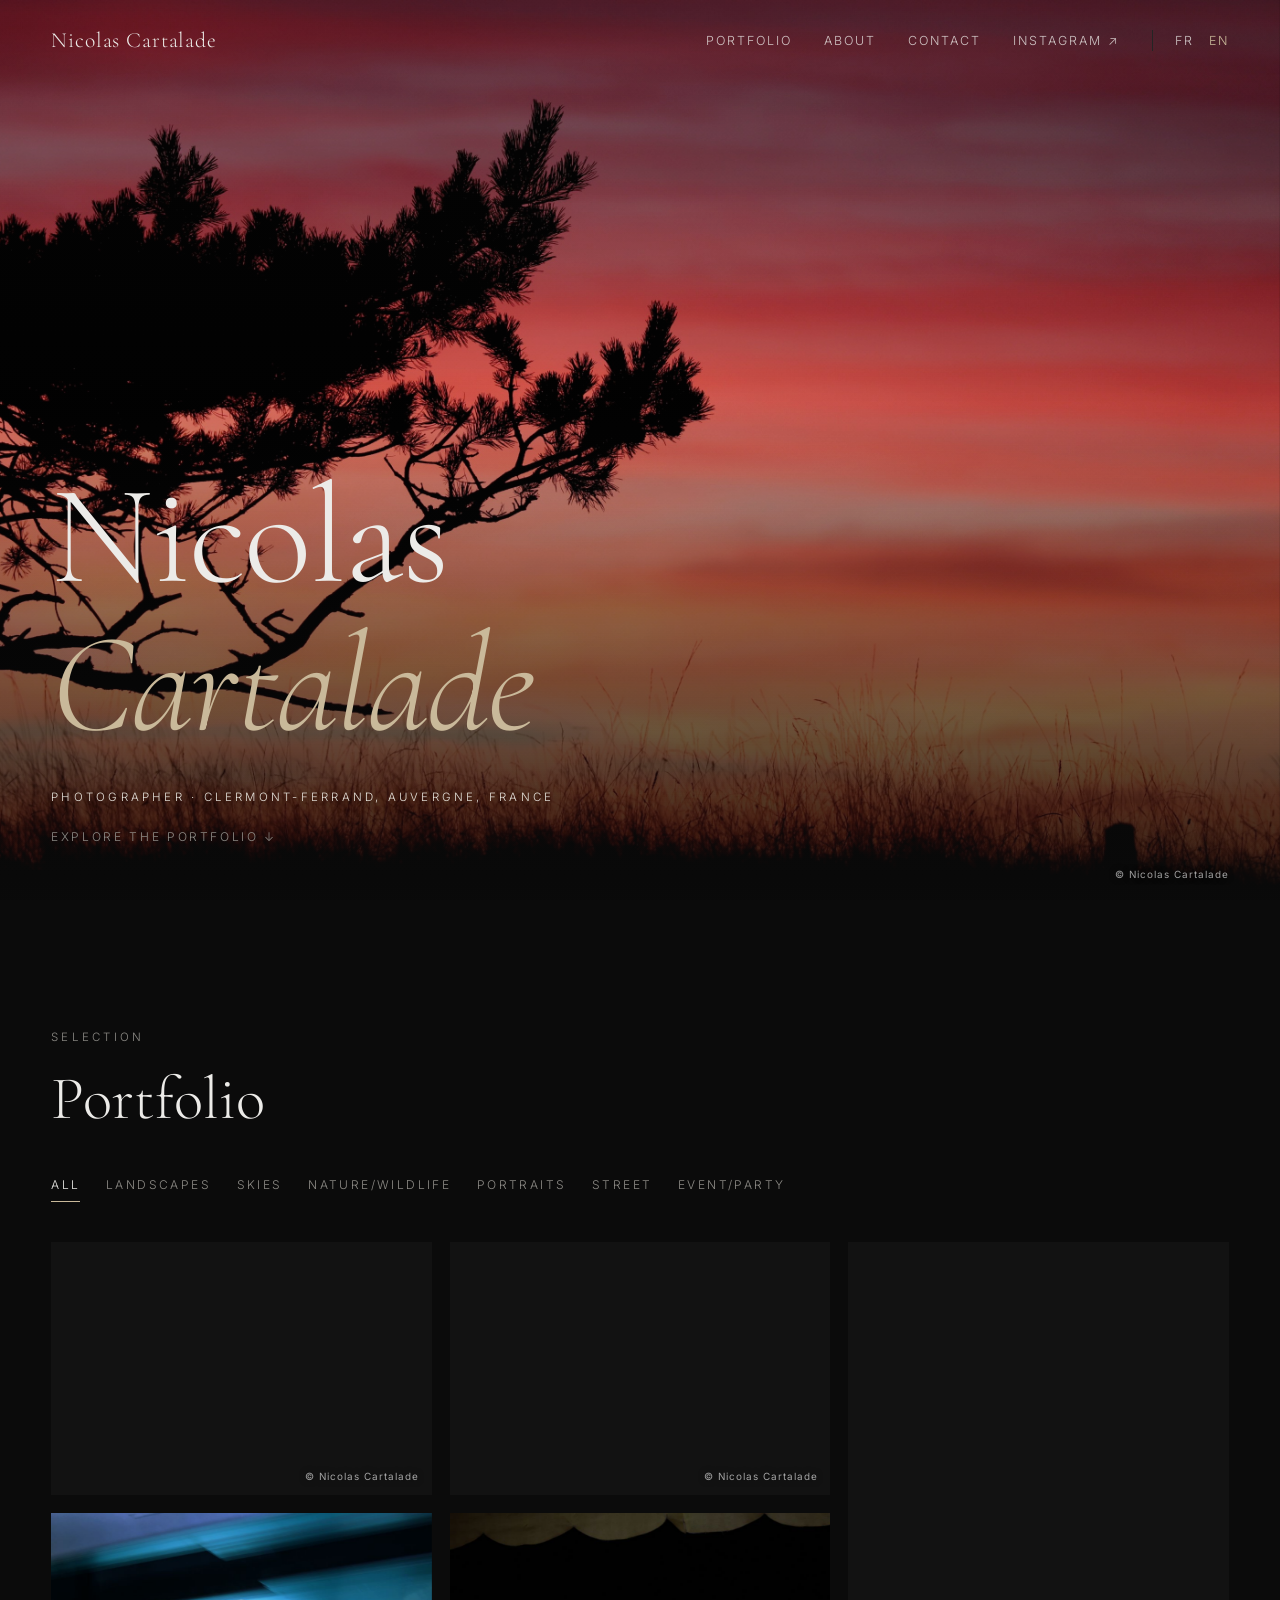
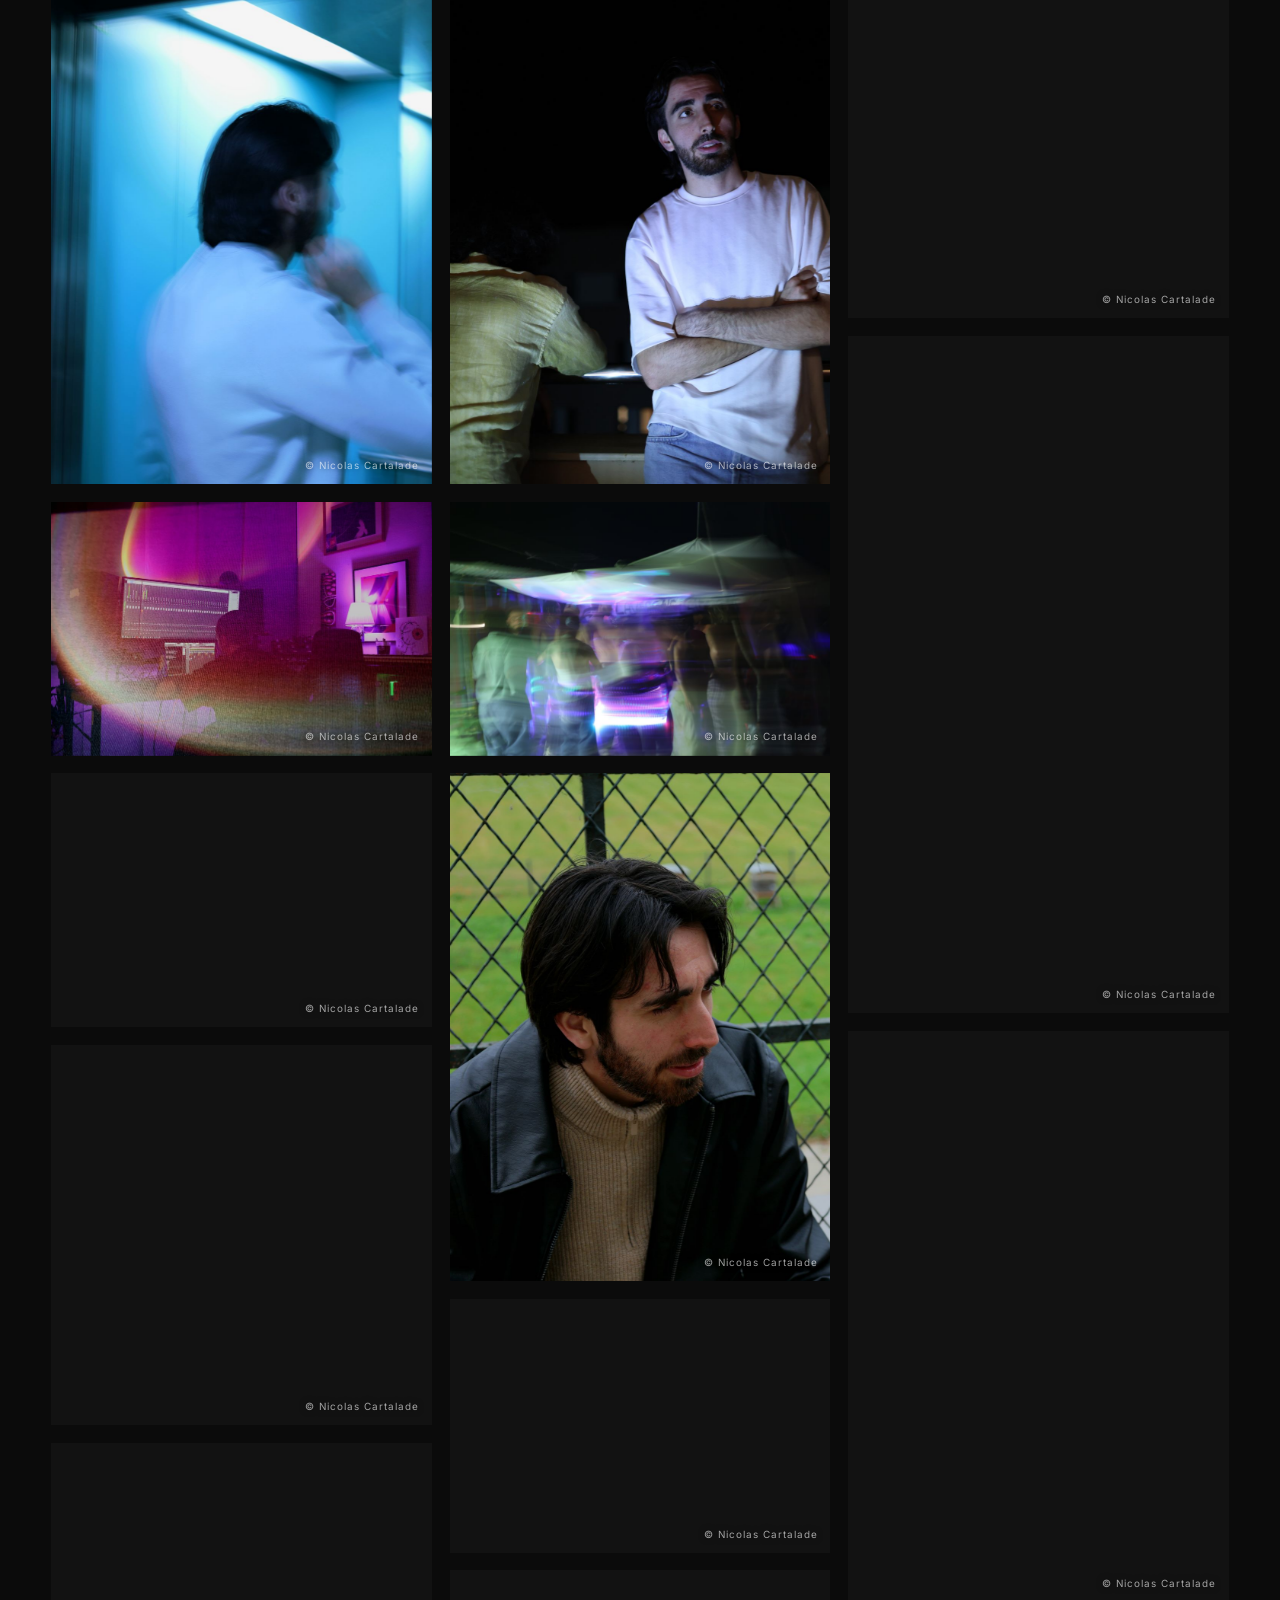
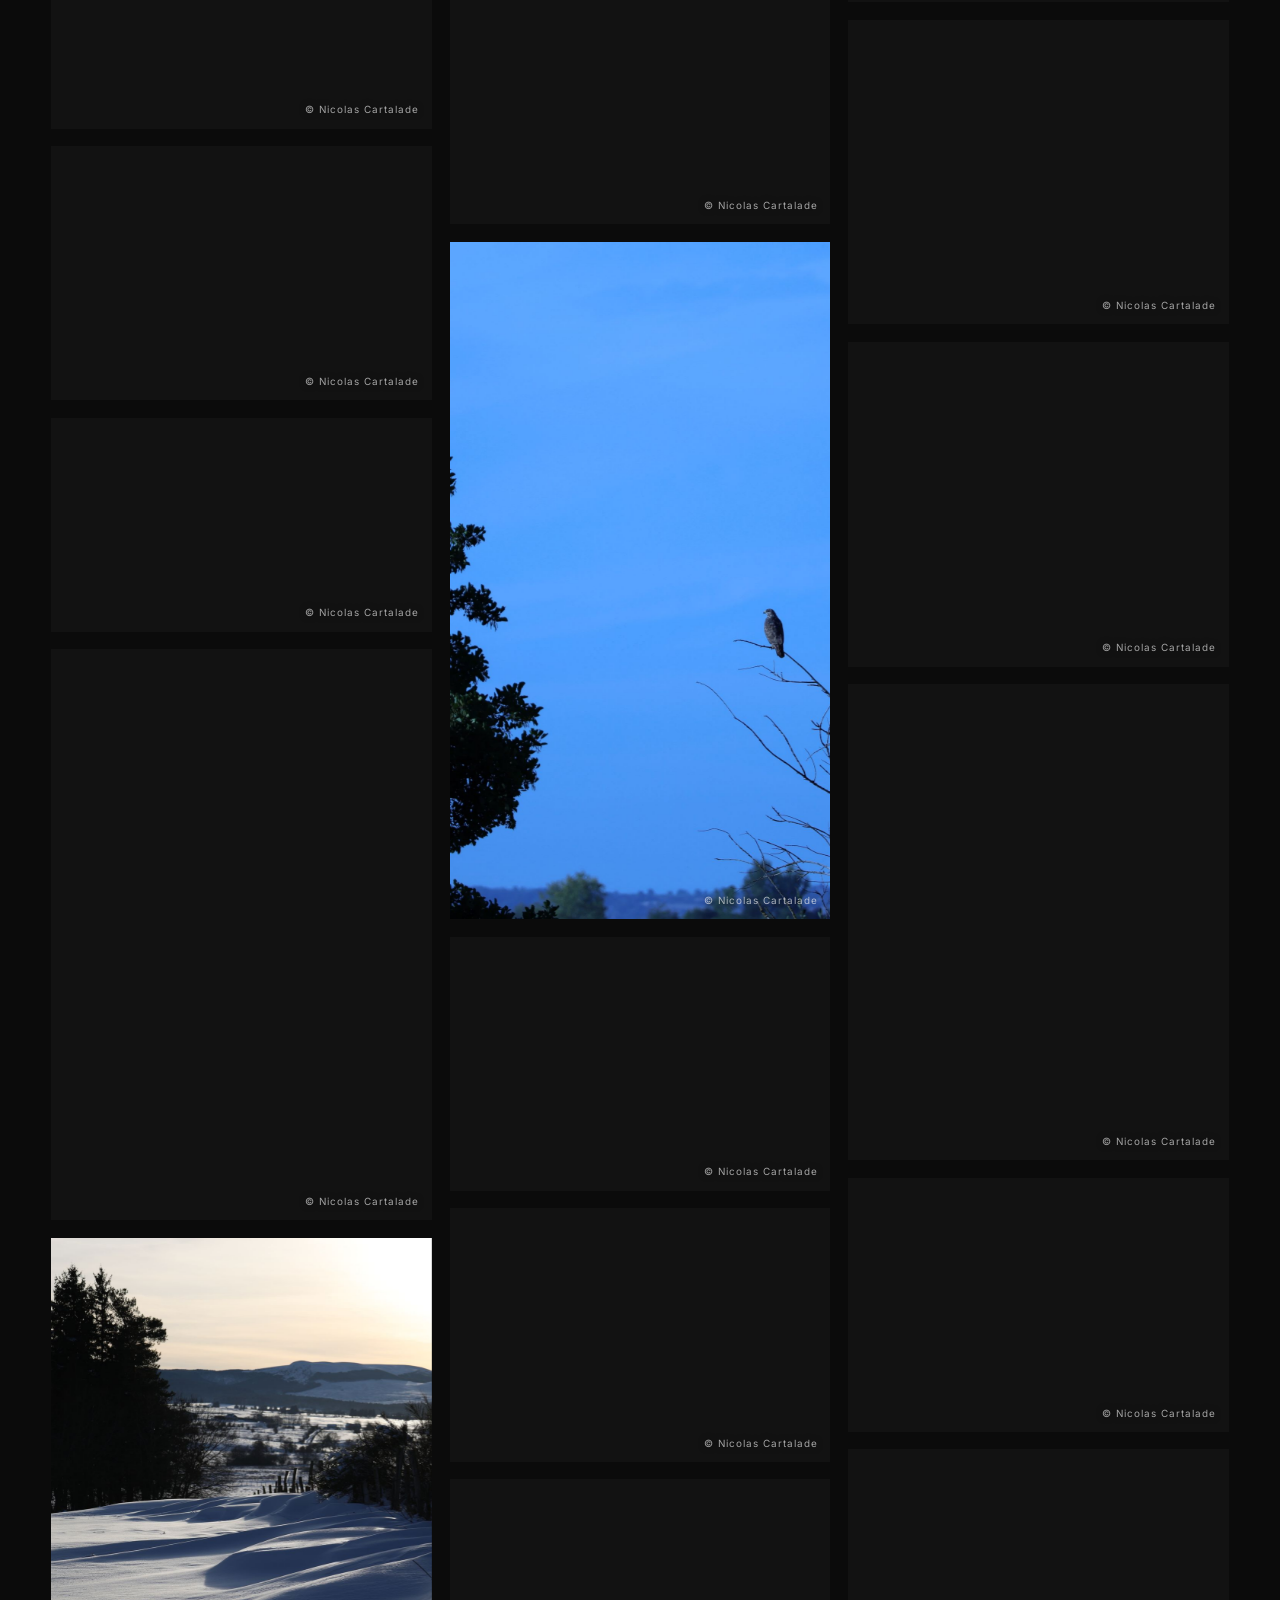
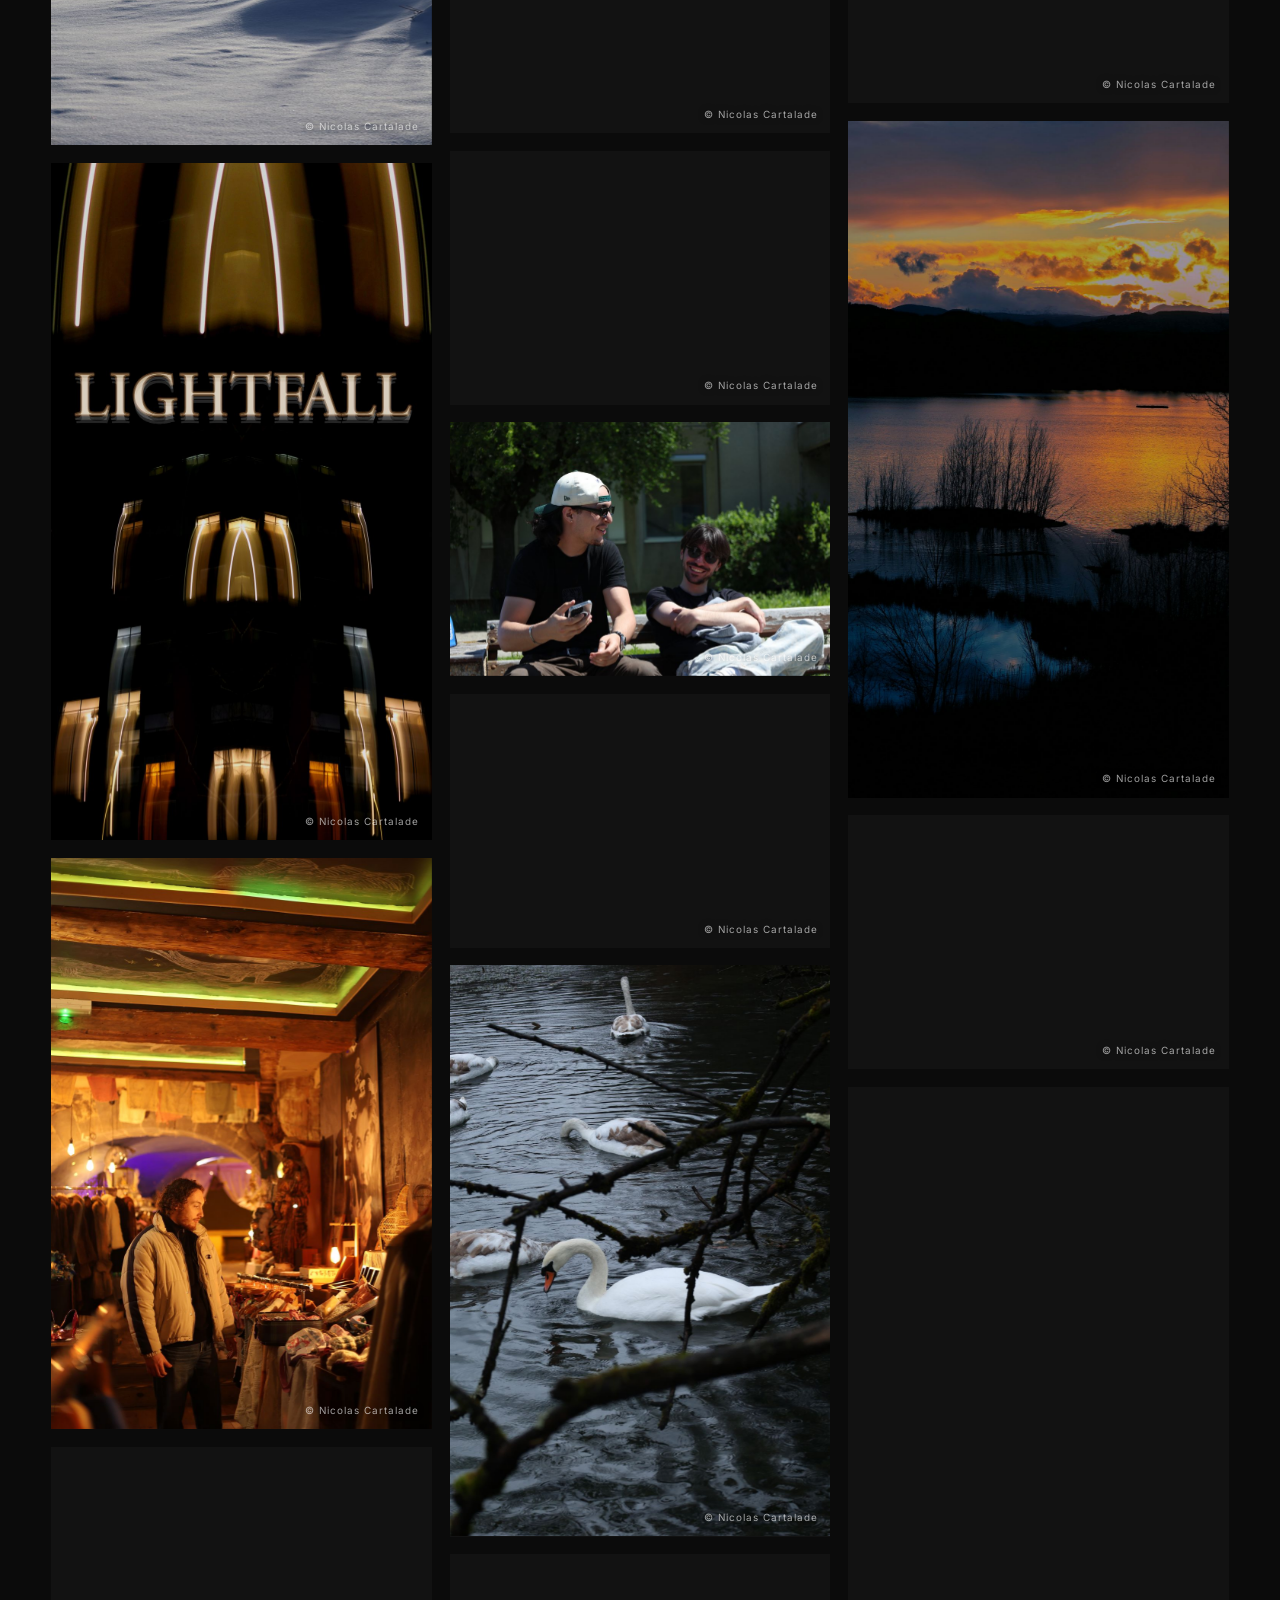
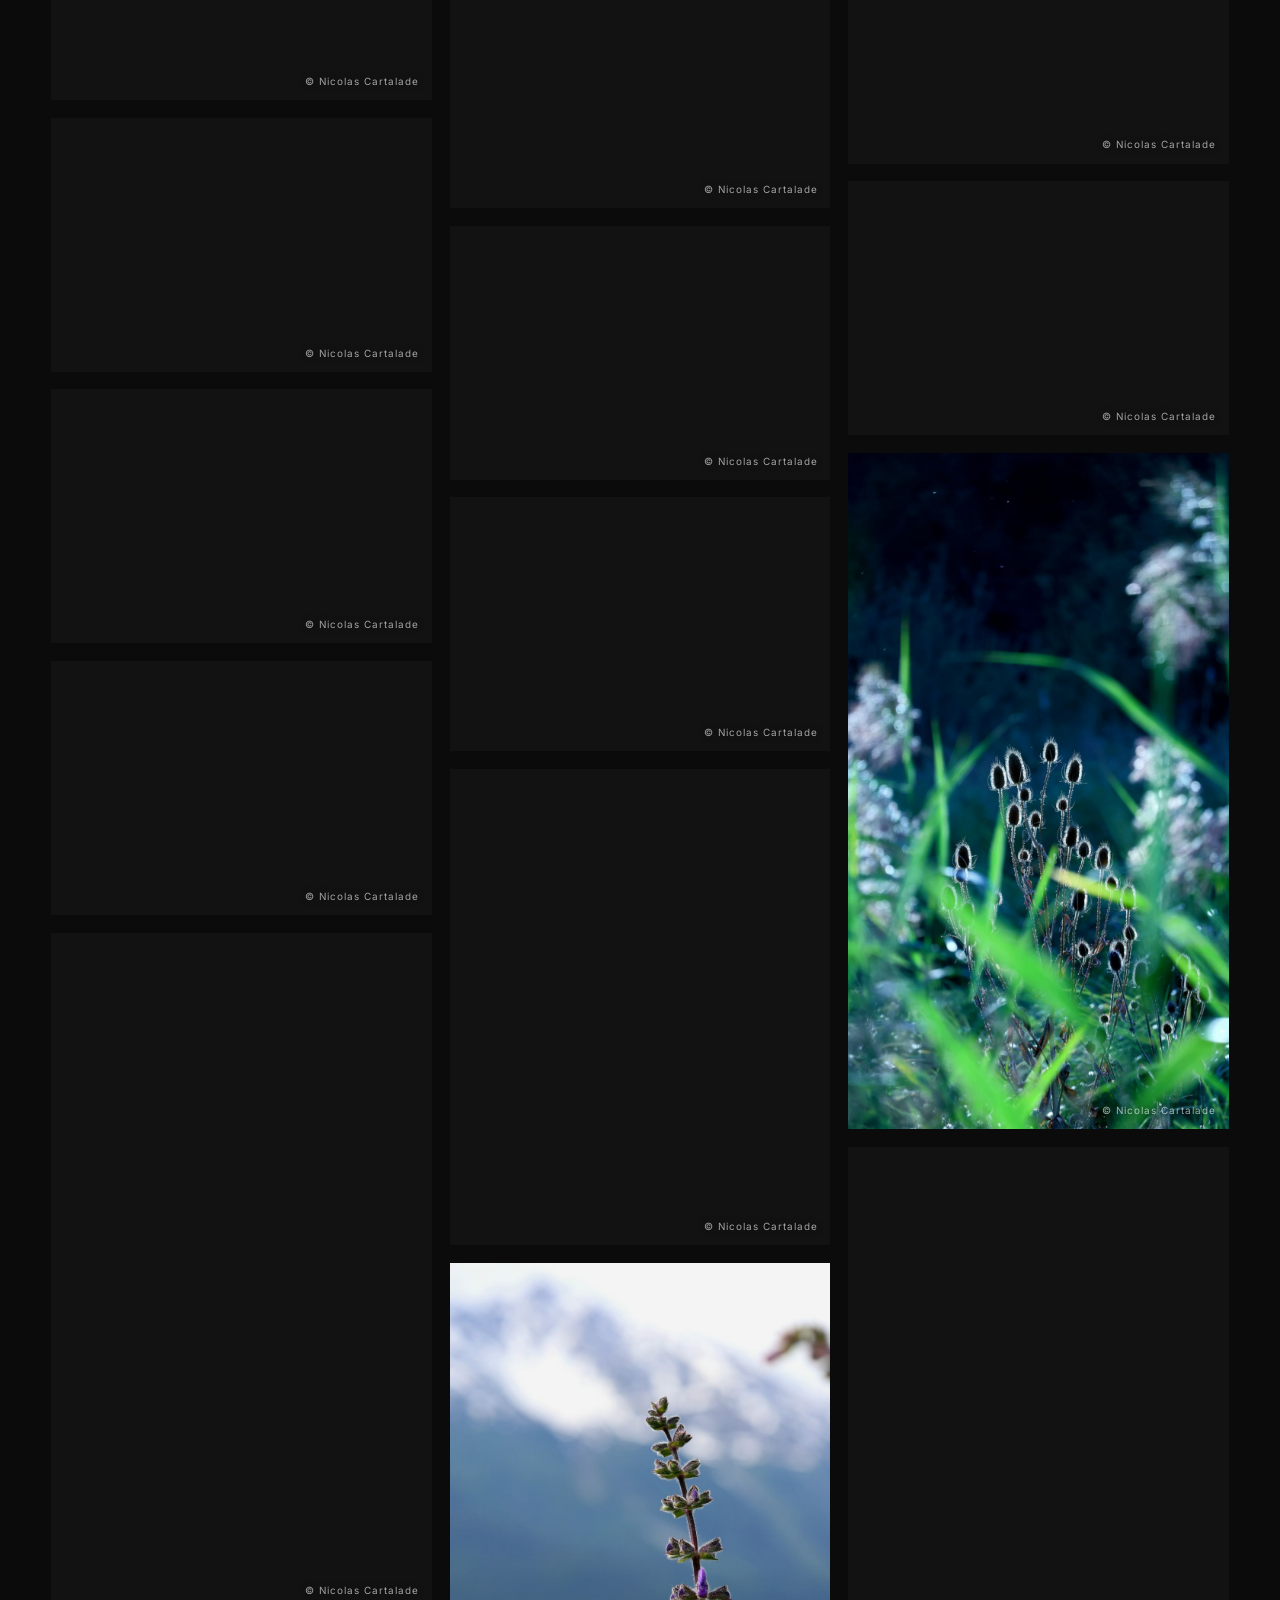
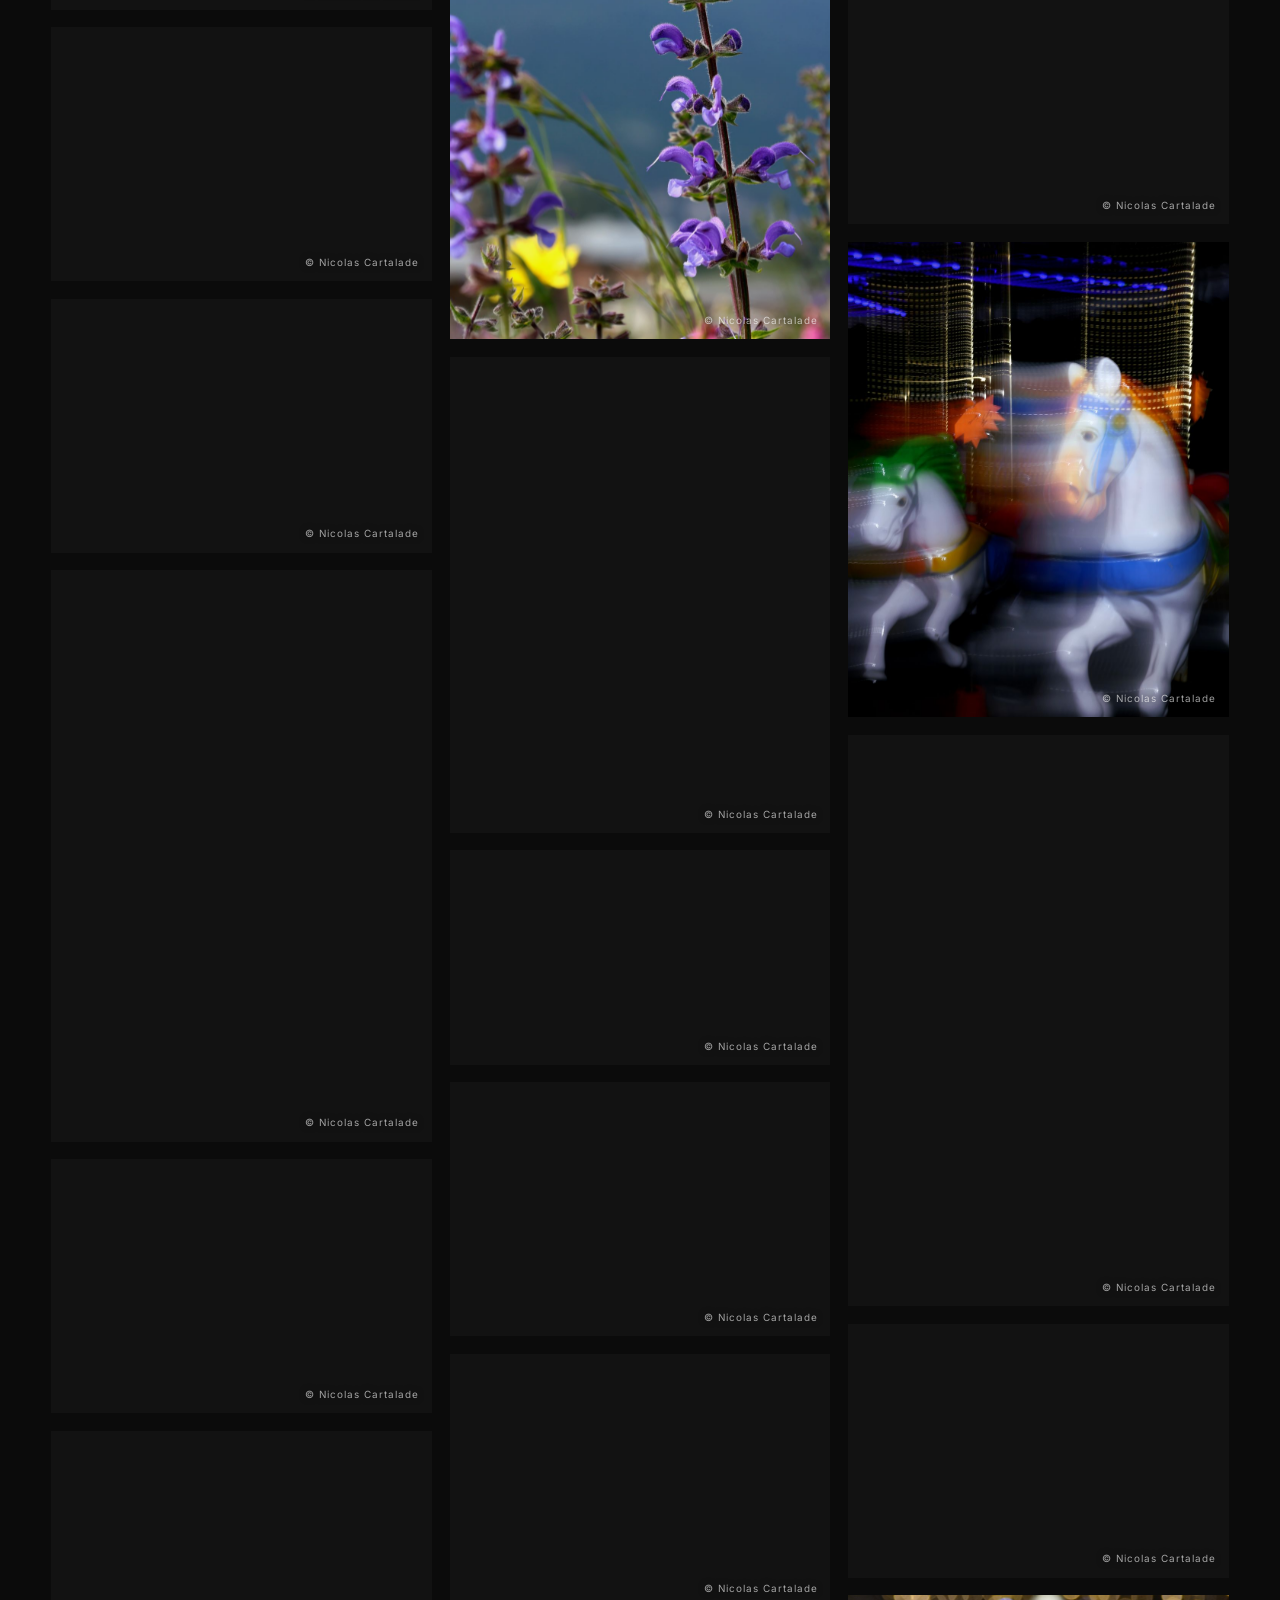
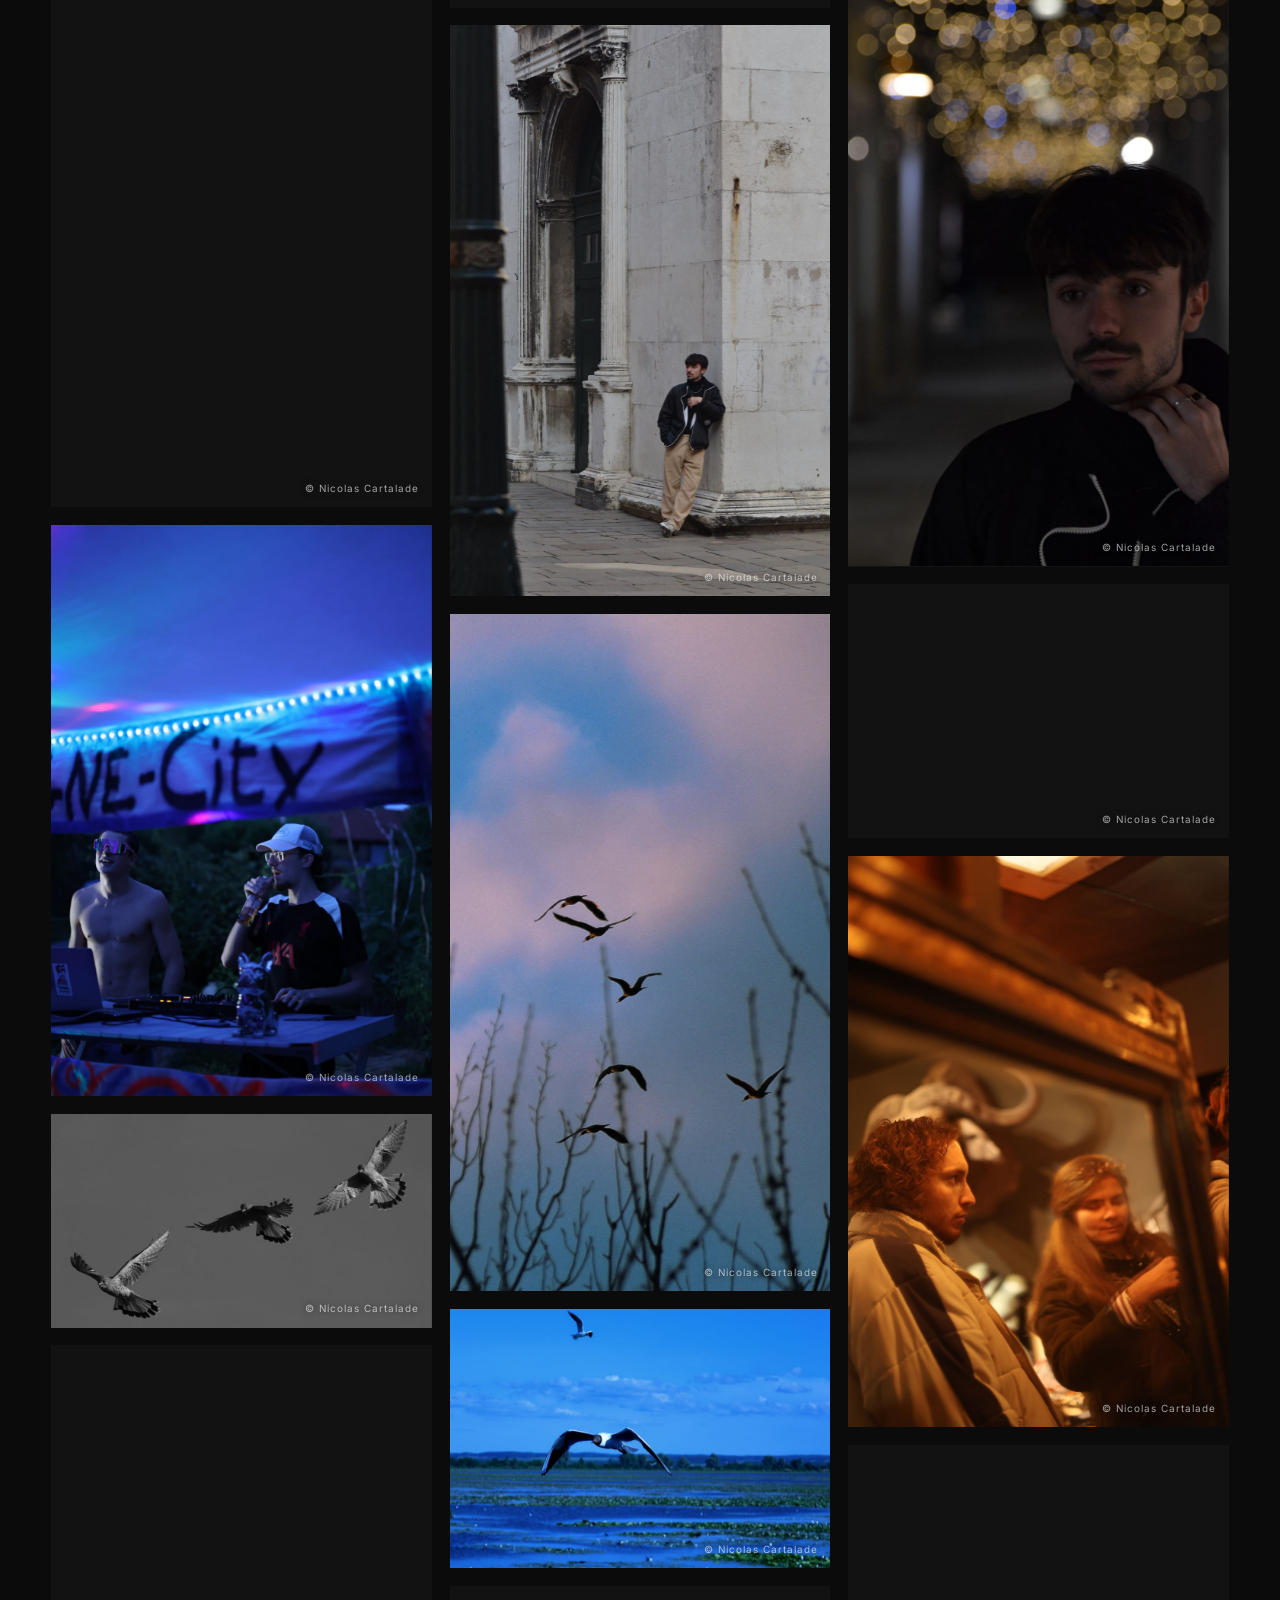
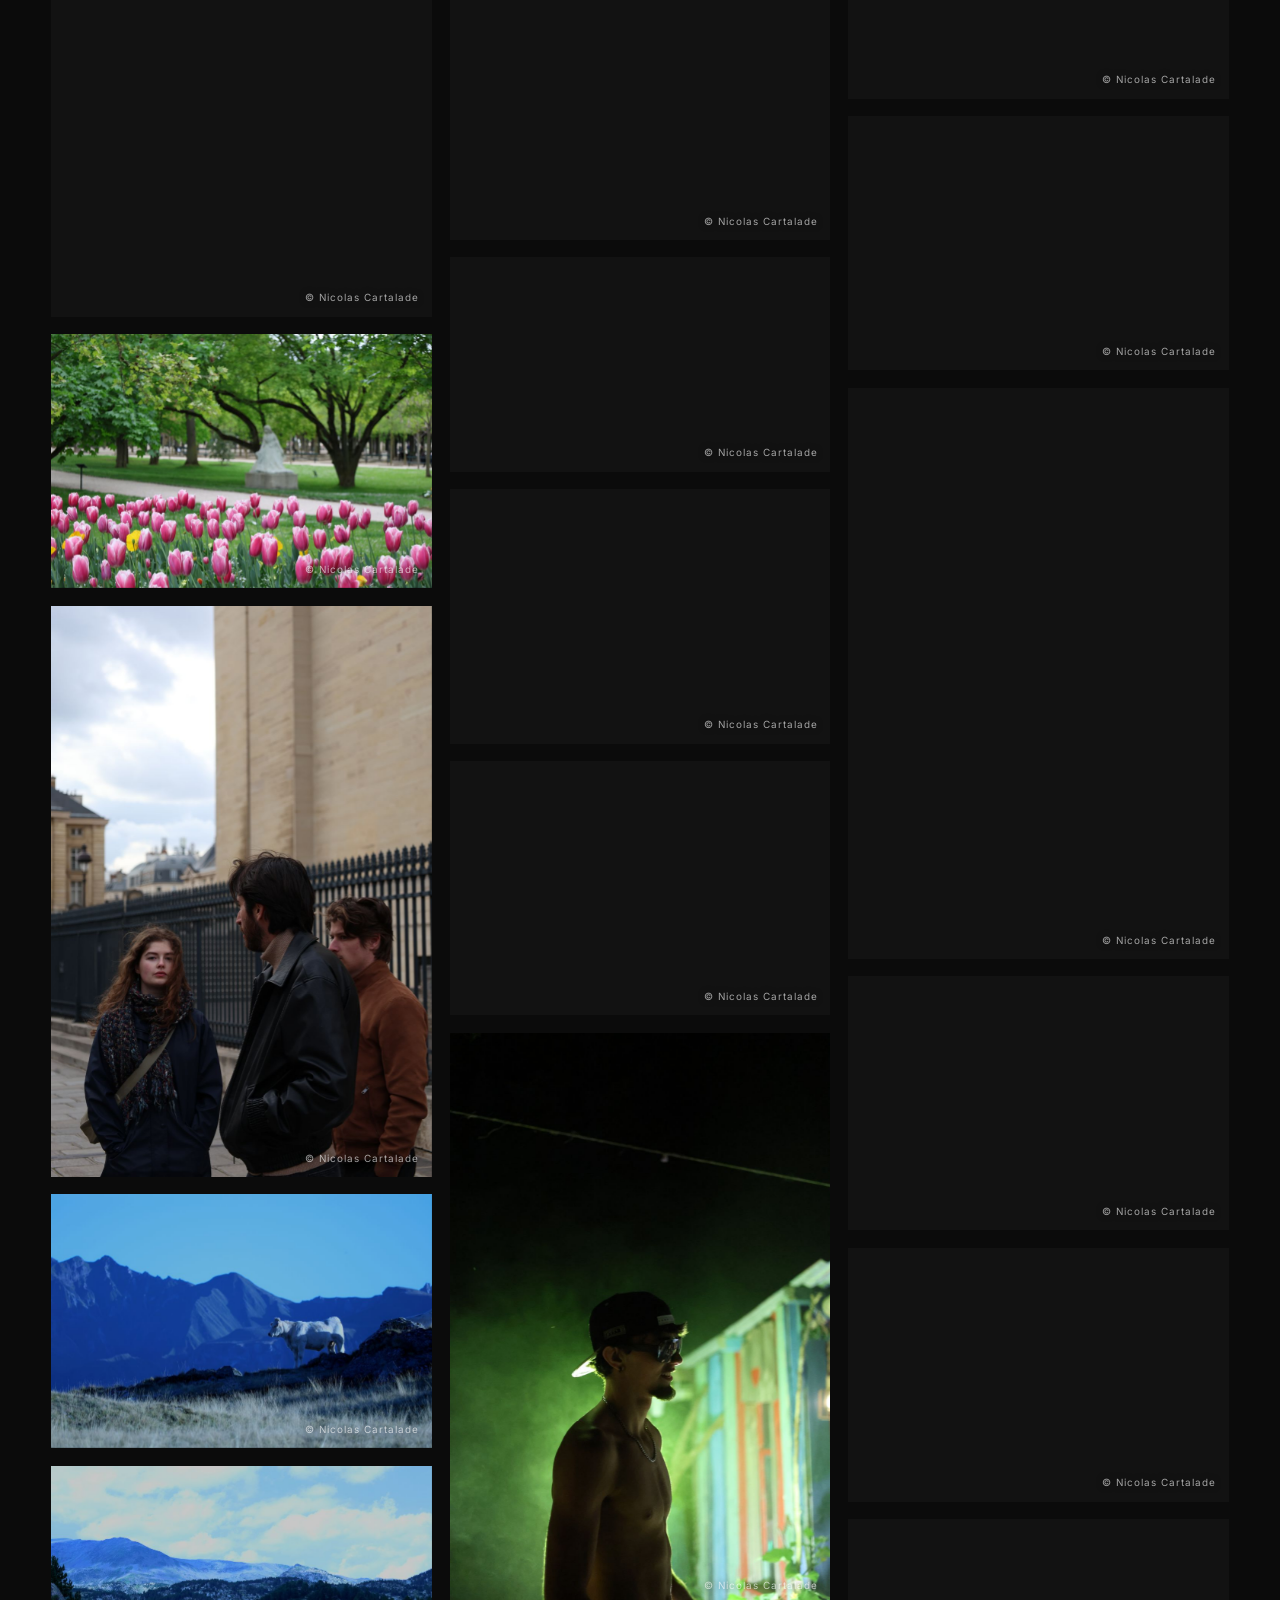
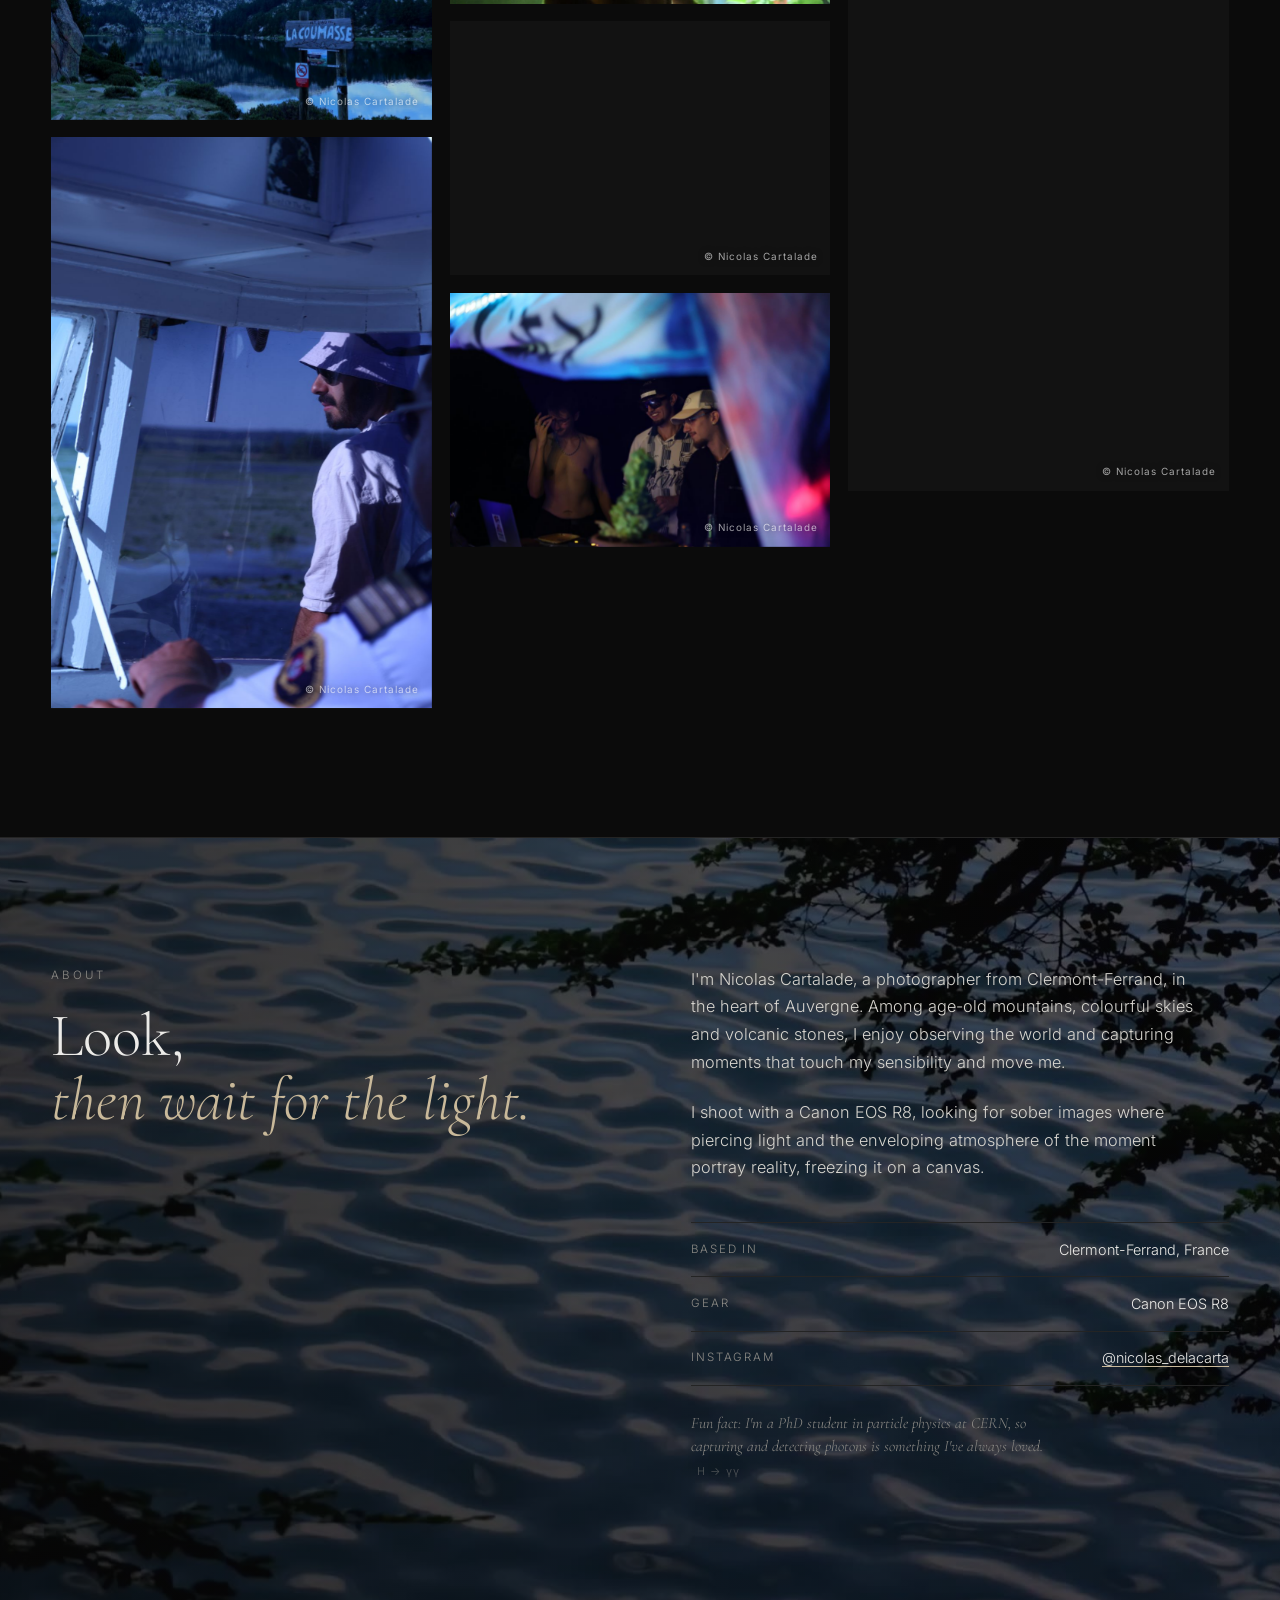
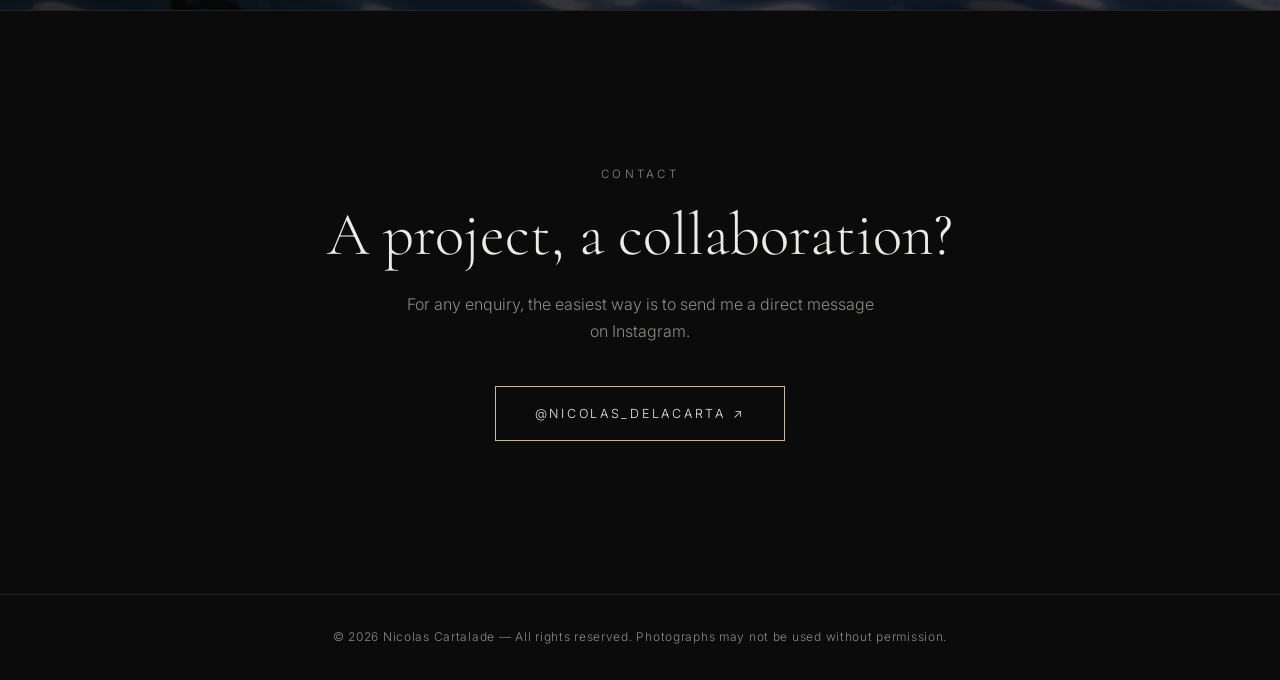
==== en/index.html @ c4e50cff "Compteur de visites GoatCounter (privé) Co-Authored-By: Claude Sonnet 5.5 <noreply@anthropic.com> Cl" ====
<!DOCTYPE html>
<html lang="en" data-base="../">
<head>
  <meta charset="utf-8">
  <meta name="viewport" content="width=device-width, initial-scale=1">
  <title>Nicolas Cartalade — Photographer · Clermont-Ferrand</title>
  <meta name="description" content="Portfolio of Nicolas Cartalade, a photographer based in Clermont-Ferrand, Auvergne, France. Photographs shot on a Canon EOS R8.">
  <meta name="author" content="Nicolas Cartalade">
  <meta name="robots" content="noindex, nofollow">
  <meta property="og:title" content="Nicolas Cartalade — Photographer">
  <meta property="og:description" content="Photography portfolio · Clermont-Ferrand, Auvergne">
  <meta property="og:type" content="website">
  <meta name="theme-color" content="#0b0b0b">
  <link rel="preconnect" href="https://fonts.googleapis.com">
  <link rel="preconnect" href="https://fonts.gstatic.com" crossorigin>
  <link href="https://fonts.googleapis.com/css2?family=Cormorant+Garamond:ital,wght@0,300;0,400;0,500;1,300;1,400&family=Inter:wght@300;400;500&display=swap" rel="stylesheet">
  <link rel="stylesheet" href="../style.css?v=20">
</head>
<body>

  <header class="site-header" id="header">
    <a href="#top" class="brand">Nicolas Cartalade</a>
    <nav class="nav" aria-label="Main navigation">
      <a href="#portfolio">Portfolio</a>
      <a href="#about">About</a>
      <a href="#contact">Contact</a>
      <a href="https://www.instagram.com/nicolas_delacarta/" target="_blank" rel="noopener" class="nav-insta" aria-label="Instagram">Instagram ↗</a>
      <span class="lang" role="group" aria-label="Language"><a href="../" lang="fr" hreflang="fr" aria-label="Version française">FR</a><a href="./" lang="en" aria-current="true">EN</a></span>
    </nav>
  </header>

  <main id="top">

    <section class="hero" id="hero">
      <div class="hero-bg" id="heroBg"></div>
      <div class="hero-overlay"></div>
      <div class="hero-content">
        <h1>Nicolas<br><em>Cartalade</em></h1>
        <p class="eyebrow hero-tag">Photographer · Clermont-Ferrand, Auvergne, France</p>
        <a href="#portfolio" class="scroll-cue">Explore the portfolio <span aria-hidden="true">↓</span></a>
      </div>
    </section>

    <section class="portfolio" id="portfolio">
      <div class="section-head">
        <p class="eyebrow">Selection</p>
        <h2>Portfolio</h2>
      </div>
      <div class="filters" id="filters" aria-label="Filter by category"></div>
      <div class="gallery" id="gallery"></div>
    </section>

    <section class="about" id="about">
      <div class="about-media" aria-hidden="true">
        <video autoplay muted loop playsinline preload="metadata" poster="../video/boucle-poster.jpg">
          <source src="../video/boucle.mp4" type="video/mp4">
        </video>
      </div>
      <div class="about-shade"></div>
      <div class="about-inner">
        <div class="about-title">
          <p class="eyebrow">About</p>
          <h2>Look,<br><em>then wait for the light.</em></h2>
        </div>
        <div class="about-text">
          <p>I'm Nicolas Cartalade, a photographer from Clermont-Ferrand, in the heart of Auvergne. Among age-old mountains, colourful skies and volcanic stones, I enjoy observing the world and capturing moments that touch my sensibility and move me.</p>
          <p>I shoot with a Canon EOS R8, looking for sober images where piercing light and the enveloping atmosphere of the moment portray reality, freezing it on a canvas.</p>
          <dl class="facts">
            <div><dt>Based in</dt><dd>Clermont-Ferrand, France</dd></div>
            <div><dt>Gear</dt><dd>Canon EOS R8</dd></div>
            <div><dt>Instagram</dt><dd><a href="https://www.instagram.com/nicolas_delacarta/" target="_blank" rel="noopener">@nicolas_delacarta</a></dd></div>
          </dl>
          <p class="funfact">Fun fact: I'm a PhD student in particle physics at CERN, so capturing and detecting photons is something I've always loved. <span class="hgg" aria-hidden="true">H → γγ</span></p>
        </div>
      </div>
    </section>

    <section class="contact" id="contact">
      <p class="eyebrow">Contact</p>
      <h2>A project, a collaboration?</h2>
      <p class="contact-text">For any enquiry, the easiest way is to send me a direct message on Instagram.</p>
      <a class="btn" href="https://www.instagram.com/nicolas_delacarta/" target="_blank" rel="noopener">@nicolas_delacarta ↗</a>
    </section>

  </main>

  <footer class="site-footer">
    <p>© <span id="year"></span> Nicolas Cartalade — All rights reserved. Photographs may not be used without permission.</p>
  </footer>

  <div class="lightbox" id="lightbox" aria-hidden="true" role="dialog" aria-modal="true" aria-label="Photo viewer">
    <button class="lb-close" id="lbClose" aria-label="Close">✕</button>
    <button class="lb-nav lb-prev" id="lbPrev" aria-label="Previous photo">←</button>
    <figure class="lb-figure">
      <div class="lb-frame"><img id="lbImg" alt="" draggable="false"><span class="wm" aria-hidden="true">© Nicolas Cartalade</span></div>
      <figcaption id="lbCaption"></figcaption>
    </figure>
    <button class="lb-nav lb-next" id="lbNext" aria-label="Next photo">→</button>
  </div>

  <script src="../photos.js?v=20"></script>
  <script src="../script.js?v=20"></script>
  <script data-goatcounter="https://blueskyll.goatcounter.com/count" async src="https://gc.zgo.at/count.js"></script>
</body>
</html>
---- style.css ----
:root {
  --bg: #0b0b0b;
  --bg-soft: #121212;
  --text: #ecebe8;
  --muted: #8d8b86;
  --line: #242424;
  --accent: #c9b99a;
  --serif: "Cormorant Garamond", Georgia, serif;
  --sans: "Inter", system-ui, sans-serif;
  --pad: clamp(1.25rem, 4vw, 4rem);
}

*, *::before, *::after { box-sizing: border-box; }
html { scroll-behavior: smooth; }
body {
  margin: 0;
  background: var(--bg);
  color: var(--text);
  font-family: var(--sans);
  font-weight: 300;
  line-height: 1.7;
  -webkit-font-smoothing: antialiased;
}
img { display: block; max-width: 100%; }
a { color: inherit; text-decoration: none; }
h1, h2 { font-family: var(--serif); font-weight: 300; margin: 0; line-height: 1.05; }
h2 { font-size: clamp(2.2rem, 5vw, 3.8rem); }
em { font-style: italic; color: var(--accent); }

.eyebrow {
  font-size: .72rem;
  letter-spacing: .28em;
  text-transform: uppercase;
  color: var(--muted);
  margin: 0 0 1.2rem;
}

/* Header */
.site-header {
  position: fixed; inset: 0 0 auto 0; z-index: 50;
  display: flex; justify-content: space-between; align-items: center;
  padding: 1.4rem var(--pad);
  transition: background .4s, padding .4s, backdrop-filter .4s;
}
.site-header.scrolled {
  background: rgba(11,11,11,.82);
  backdrop-filter: blur(12px);
  padding-block: .9rem;
  border-bottom: 1px solid var(--line);
}
.brand { font-family: var(--serif); font-size: 1.35rem; letter-spacing: .04em; }
.nav { display: flex; gap: 2rem; font-size: .78rem; letter-spacing: .16em; text-transform: uppercase; }
.nav a { position: relative; opacity: .8; transition: opacity .3s; }
.nav a:hover { opacity: 1; }
.nav a::after {
  content: ""; position: absolute; left: 0; bottom: -4px; width: 0; height: 1px;
  background: var(--accent); transition: width .3s;
}
.nav a:hover::after { width: 100%; }
.lang { display: inline-flex; gap: .9rem; padding-left: 1.4rem; border-left: 1px solid var(--line); }
.lang a[aria-current="true"] { opacity: 1; color: var(--accent); pointer-events: none; }

/* Hero */
.hero {
  position: relative; min-height: 100svh;
  display: flex; align-items: flex-end;
  padding: var(--pad); overflow: hidden;
}
.hero-bg {
  position: absolute; inset: 0;
  background:
    radial-gradient(ellipse at 70% 20%, #2a2620 0%, transparent 55%),
    radial-gradient(ellipse at 20% 80%, #1a1a1a 0%, transparent 60%),
    #0e0e0e;
  background-size: cover; background-position: center;
  transform: scale(1.12);
  transform-origin: 50% 60%;
  will-change: transform;
  backface-visibility: hidden;
  opacity: 0;
}
.hero-bg.ready {
  opacity: 1;
  animation: slowzoom 14s cubic-bezier(.22,.61,.36,1) forwards;
  transition: opacity 1.2s ease;
}
@keyframes slowzoom { from { transform: scale3d(1.12,1.12,1); } to { transform: scale3d(1,1,1); } }
.hero-overlay {
  position: absolute; inset: 0;
  background: linear-gradient(to top, rgba(11,11,11,.85) 0%, rgba(11,11,11,.15) 55%, rgba(11,11,11,.35) 100%);
}
.hero-content { position: relative; max-width: 1200px; }
.hero h1 { font-size: clamp(3.5rem, 11vw, 9rem); letter-spacing: -.01em; }
.hero-tag { margin: 1.8rem 0 0; color: #e4e1da; text-shadow: 0 1px 12px rgba(0,0,0,.8); }
.scroll-cue {
  display: inline-block; margin-top: 1.2rem;
  font-size: .75rem; letter-spacing: .22em; text-transform: uppercase;
  color: var(--muted); transition: color .3s;
}
.scroll-cue:hover { color: var(--text); }

/* Portfolio */
.portfolio { padding: clamp(5rem, 10vw, 9rem) var(--pad); }
.section-head { margin-bottom: 2.5rem; }
.filters { display: flex; flex-wrap: wrap; gap: .5rem 1.6rem; margin-bottom: 2.5rem; }
.filters:empty { display: none; }
.filters button {
  background: none; border: 0; padding: .3rem 0; cursor: pointer;
  font: inherit; font-size: .75rem; letter-spacing: .2em; text-transform: uppercase;
  color: var(--muted); border-bottom: 1px solid transparent; transition: color .3s, border-color .3s;
}
.filters button:hover { color: var(--text); }
.filters button.active { color: var(--text); border-color: var(--accent); }

.gallery { display: grid; grid-template-columns: repeat(var(--cols, 3), minmax(0, 1fr)); gap: 1.1rem; align-items: start; }
.col { display: flex; flex-direction: column; gap: 1.1rem; min-width: 0; }
.item {
  position: relative; margin: 0;
  overflow: hidden; background: var(--bg-soft); cursor: zoom-in;
  opacity: 0; transform: translateY(24px);
  transition: opacity .9s ease, transform .9s ease;
}
.item.visible { opacity: 1; transform: none; }
.item img.loaded { opacity: 1; }
.item img {
  position: absolute; inset: 0; width: 100%; height: 100%; object-fit: cover;
  opacity: 0; transform: scale(1.14); will-change: transform;
  transition: transform 2.8s cubic-bezier(.16,.8,.2,1), opacity .9s ease;
}
.item.visible img.loaded { transform: scale(1); }
.item.visible:hover img.loaded { transform: scale(1.04); transition-duration: 1.4s, .9s; }
.item .cap {
  position: absolute; inset: auto 0 0 0; padding: 2.5rem 1.1rem 1rem;
  background: linear-gradient(to top, rgba(0,0,0,.65), transparent);
  font-size: .75rem; letter-spacing: .12em; text-transform: uppercase;
  opacity: 0; transition: opacity .4s;
}
.item:hover .cap { opacity: 1; }
.item.placeholder {
  cursor: default;
  display: grid; place-items: center;
  border: 1px solid var(--line);
  color: #3a3a3a; font-family: var(--serif); font-style: italic; font-size: 1.3rem;
}
.item.hidden { display: none; }

/* About */
.about { position: relative; overflow: hidden; background: var(--bg-soft); padding: clamp(5rem, 10vw, 9rem) var(--pad); border-block: 1px solid var(--line); }
.about-inner { position: relative; z-index: 2; max-width: 1200px; margin: 0 auto; display: grid; grid-template-columns: 1fr 1fr; gap: clamp(2rem, 8vw, 7rem); align-items: start; }
.about-text p { font-size: 1.02rem; margin: 0 0 1.4rem; max-width: 52ch; }
.facts { margin: 2.5rem 0 0; border-top: 1px solid var(--line); }
.facts div { display: flex; justify-content: space-between; gap: 1rem; padding: .9rem 0; border-bottom: 1px solid var(--line); font-size: .9rem; }
.facts dt { color: var(--muted); text-transform: uppercase; letter-spacing: .16em; font-size: .72rem; align-self: center; }
.facts dd { margin: 0; }
.about-text p.funfact { margin: 1.6rem 0 0; font-family: var(--serif); font-style: italic; font-size: .98rem; line-height: 1.5; color: var(--muted); max-width: 52ch; }
.hgg { margin-left: .5em; font-family: var(--sans); font-style: normal; font-size: .68rem; letter-spacing: .12em; opacity: .55; white-space: nowrap; }
.facts a { border-bottom: 1px solid var(--accent); }

.about-media { position: absolute; inset: 0; z-index: 0; background: #000; }
.about-media video { display: block; width: 100%; height: 100%; object-fit: cover; }
.about-shade { position: absolute; inset: 0; z-index: 1; background: linear-gradient(90deg, rgba(8,8,8,.72), rgba(8,8,8,.55)); }
.about-text p { color: #d6d4ce; }

/* Écrans tactiles (pas de survol) : les titres des photos restent visibles */
@media (hover: none) { .item .cap { opacity: 1; } }

/* Contact */
.contact { text-align: center; padding: clamp(6rem, 12vw, 11rem) var(--pad); }
.contact-text { color: var(--muted); max-width: 48ch; margin: 1.5rem auto 2.5rem; }
.btn {
  display: inline-block; padding: 1rem 2.4rem;
  border: 1px solid var(--accent); color: var(--text);
  font-size: .78rem; letter-spacing: .22em; text-transform: uppercase;
  transition: background .35s, color .35s;
}
.btn:hover { background: var(--accent); color: #0b0b0b; }

.site-footer { padding: 2rem var(--pad); border-top: 1px solid var(--line); color: var(--muted); font-size: .75rem; letter-spacing: .06em; text-align: center; }
.site-footer p { margin: 0; }

/* Lightbox */
.lightbox {
  position: fixed; inset: 0; z-index: 100;
  background: rgba(6,6,6,.96);
  display: flex; align-items: center; justify-content: center;
  opacity: 0; visibility: hidden; transition: opacity .35s, visibility .35s;
}
.lightbox.open { opacity: 1; visibility: visible; }
.lb-figure { margin: 0; max-width: 92vw; text-align: center; }
.lb-figure img { max-height: 84vh; max-width: 92vw; width: auto; margin: 0 auto; }
.lb-figure figcaption { margin-top: 1rem; font-size: .75rem; letter-spacing: .2em; text-transform: uppercase; color: var(--muted); min-height: 1.2em; }
.lb-close, .lb-nav {
  position: absolute; background: none; border: 0; color: var(--text);
  cursor: pointer; font-size: 1.6rem; padding: 1rem; opacity: .7; transition: opacity .3s;
}
.lb-close:hover, .lb-nav:hover { opacity: 1; }
.lb-close { top: .8rem; right: 1rem; font-size: 1.3rem; }
.lb-prev { left: .6rem; }
.lb-next { right: .6rem; }

@media (max-width: 900px) {
  .about-inner { grid-template-columns: 1fr; }
}
@media (max-width: 560px) {
  .site-header { padding: 1rem var(--pad); gap: .6rem; }
  .site-header.scrolled { padding-block: .7rem; }
  .brand { font-size: clamp(.9rem, 4.4vw, 1.1rem); white-space: nowrap; letter-spacing: .02em; }
  .nav { gap: clamp(.6rem, 3vw, 1rem); font-size: clamp(.5rem, 2.5vw, .62rem); letter-spacing: .1em; white-space: nowrap; align-items: center; }
  .nav > a:nth-child(3), .nav .nav-insta { display: none; }
  .lang { padding-left: clamp(.6rem, 3vw, 1rem); gap: .6rem; }
  .hero-tag { letter-spacing: .18em; font-size: .66rem; line-height: 1.9; }
  .scroll-cue { letter-spacing: .18em; font-size: .68rem; }
}
@media (prefers-reduced-motion: reduce) {
  html { scroll-behavior: auto; }
  .hero-bg, .hero-bg.ready { animation: none; transform: none; }
  .item img, .item.visible img.loaded { transform: none; transition: opacity .3s; }
  .item { transition: none; opacity: 1; transform: none; }
}

/* Dissuade l'enregistrement des photos (clic droit, glisser-déposer, appui long) */
.item img, .lb-figure img, .about-media video {
  -webkit-user-drag: none; user-select: none; -webkit-user-select: none;
  -webkit-touch-callout: none; pointer-events: none;
}
.hero, .gallery, .lightbox, .about-media { -webkit-touch-callout: none; user-select: none; -webkit-user-select: none; }

/* Signature discrète en bas à droite des photos */
.wm, .item::after, .hero::after {
  font-family: var(--sans); font-size: .62rem; font-weight: 400; letter-spacing: .1em;
  color: rgba(255,255,255,.62); text-shadow: 0 0 6px rgba(0,0,0,.55);
  pointer-events: none; user-select: none; white-space: nowrap;
}
.item::after { content: "© Nicolas Cartalade"; position: absolute; right: .8rem; bottom: .65rem; z-index: 2; }
.hero::after { content: "© Nicolas Cartalade"; position: absolute; right: var(--pad); bottom: 1.1rem; z-index: 2; }
.lb-frame { position: relative; display: inline-block; line-height: 0; }
.lb-frame .wm { position: absolute; right: .9rem; bottom: .75rem; font-size: .68rem; line-height: 1; }
.lb-figure img { display: block; }
.item.placeholder::after { content: none; }
@media (max-width: 560px) { .item::after { font-size: .56rem; right: .6rem; bottom: .5rem; } }
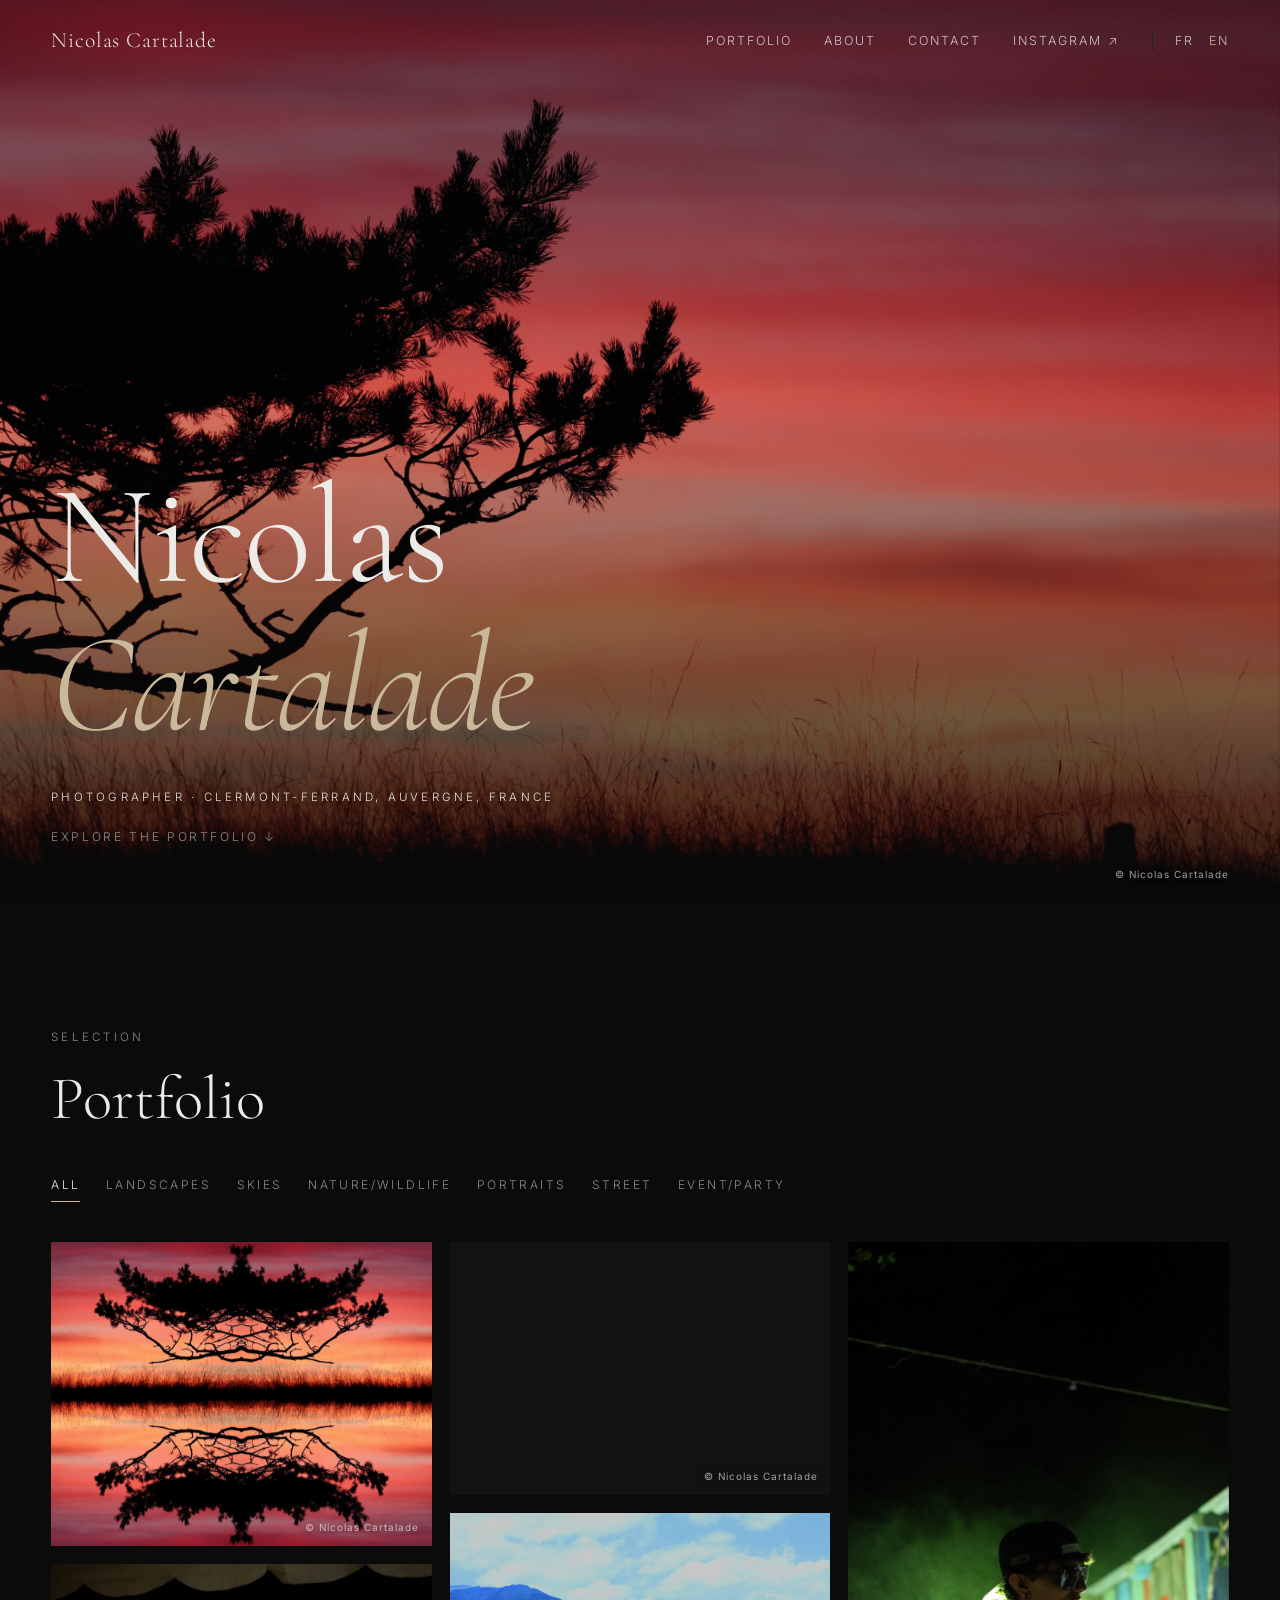
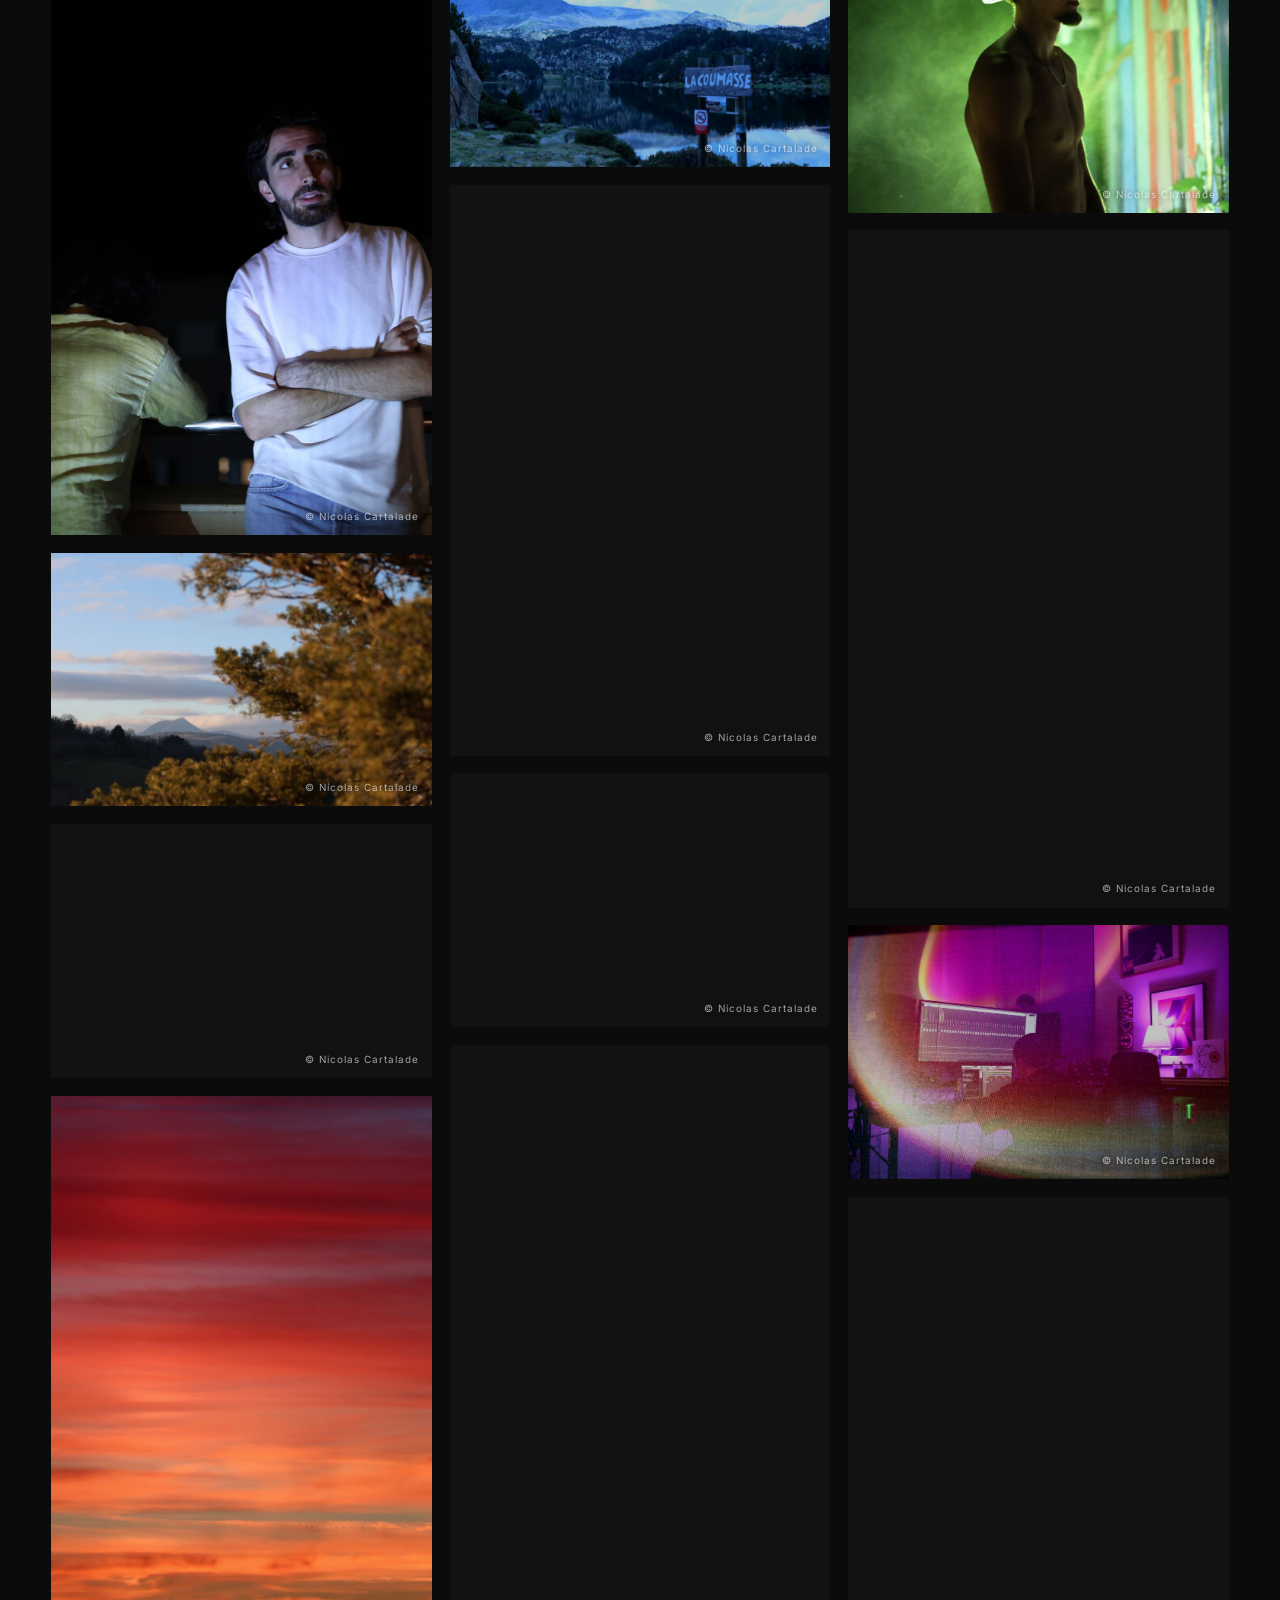
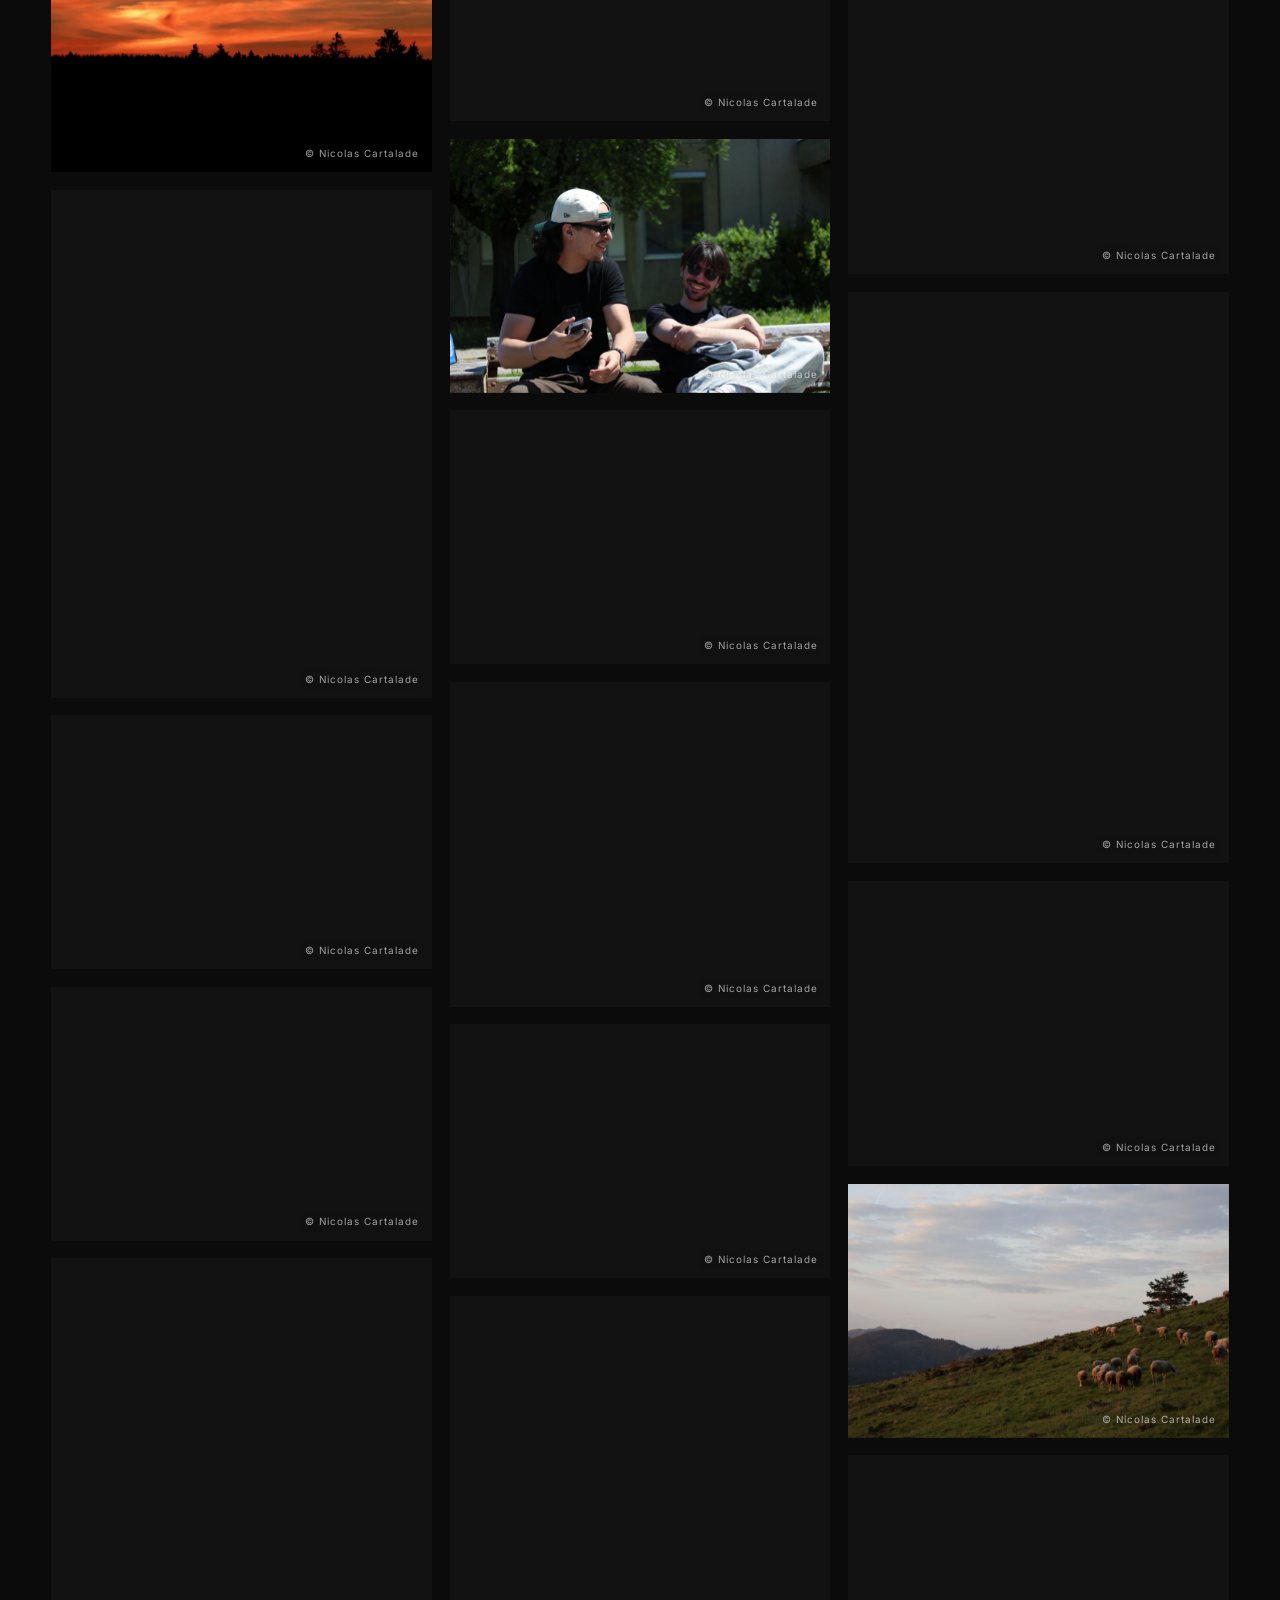
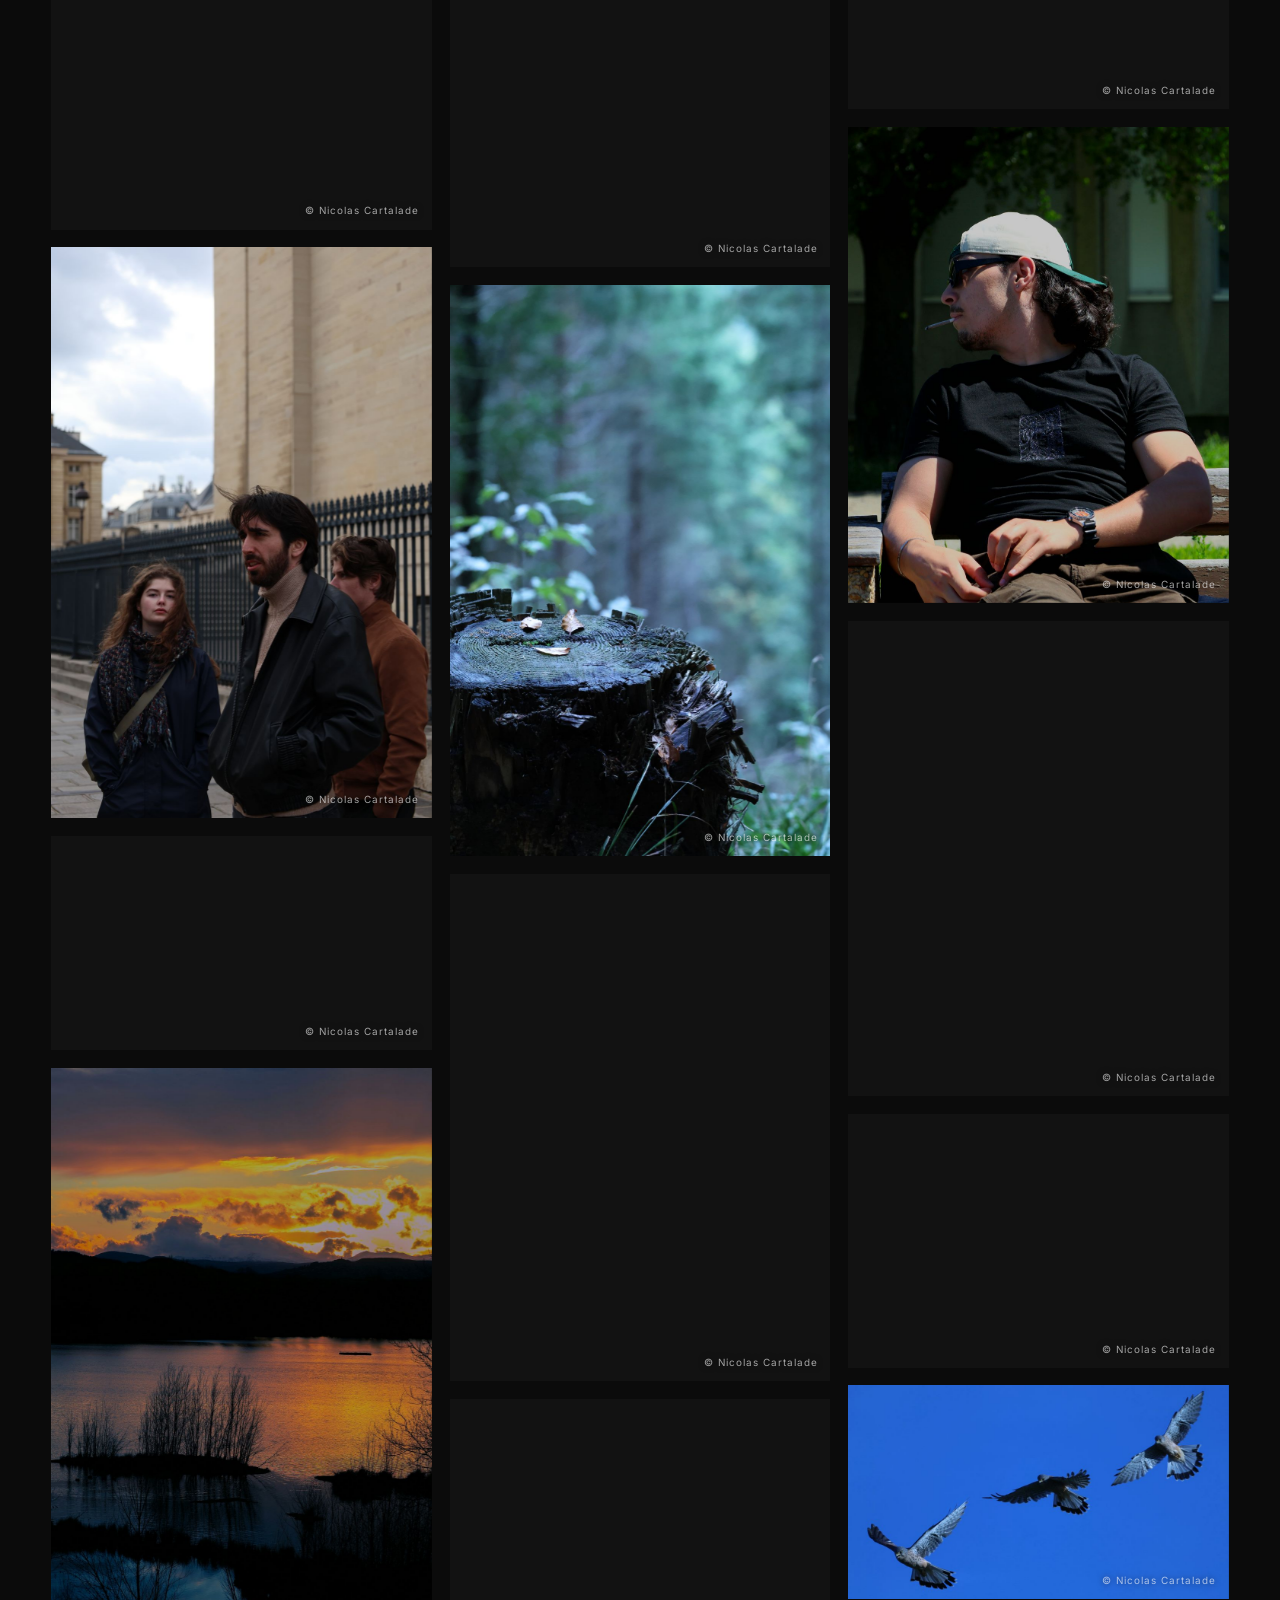
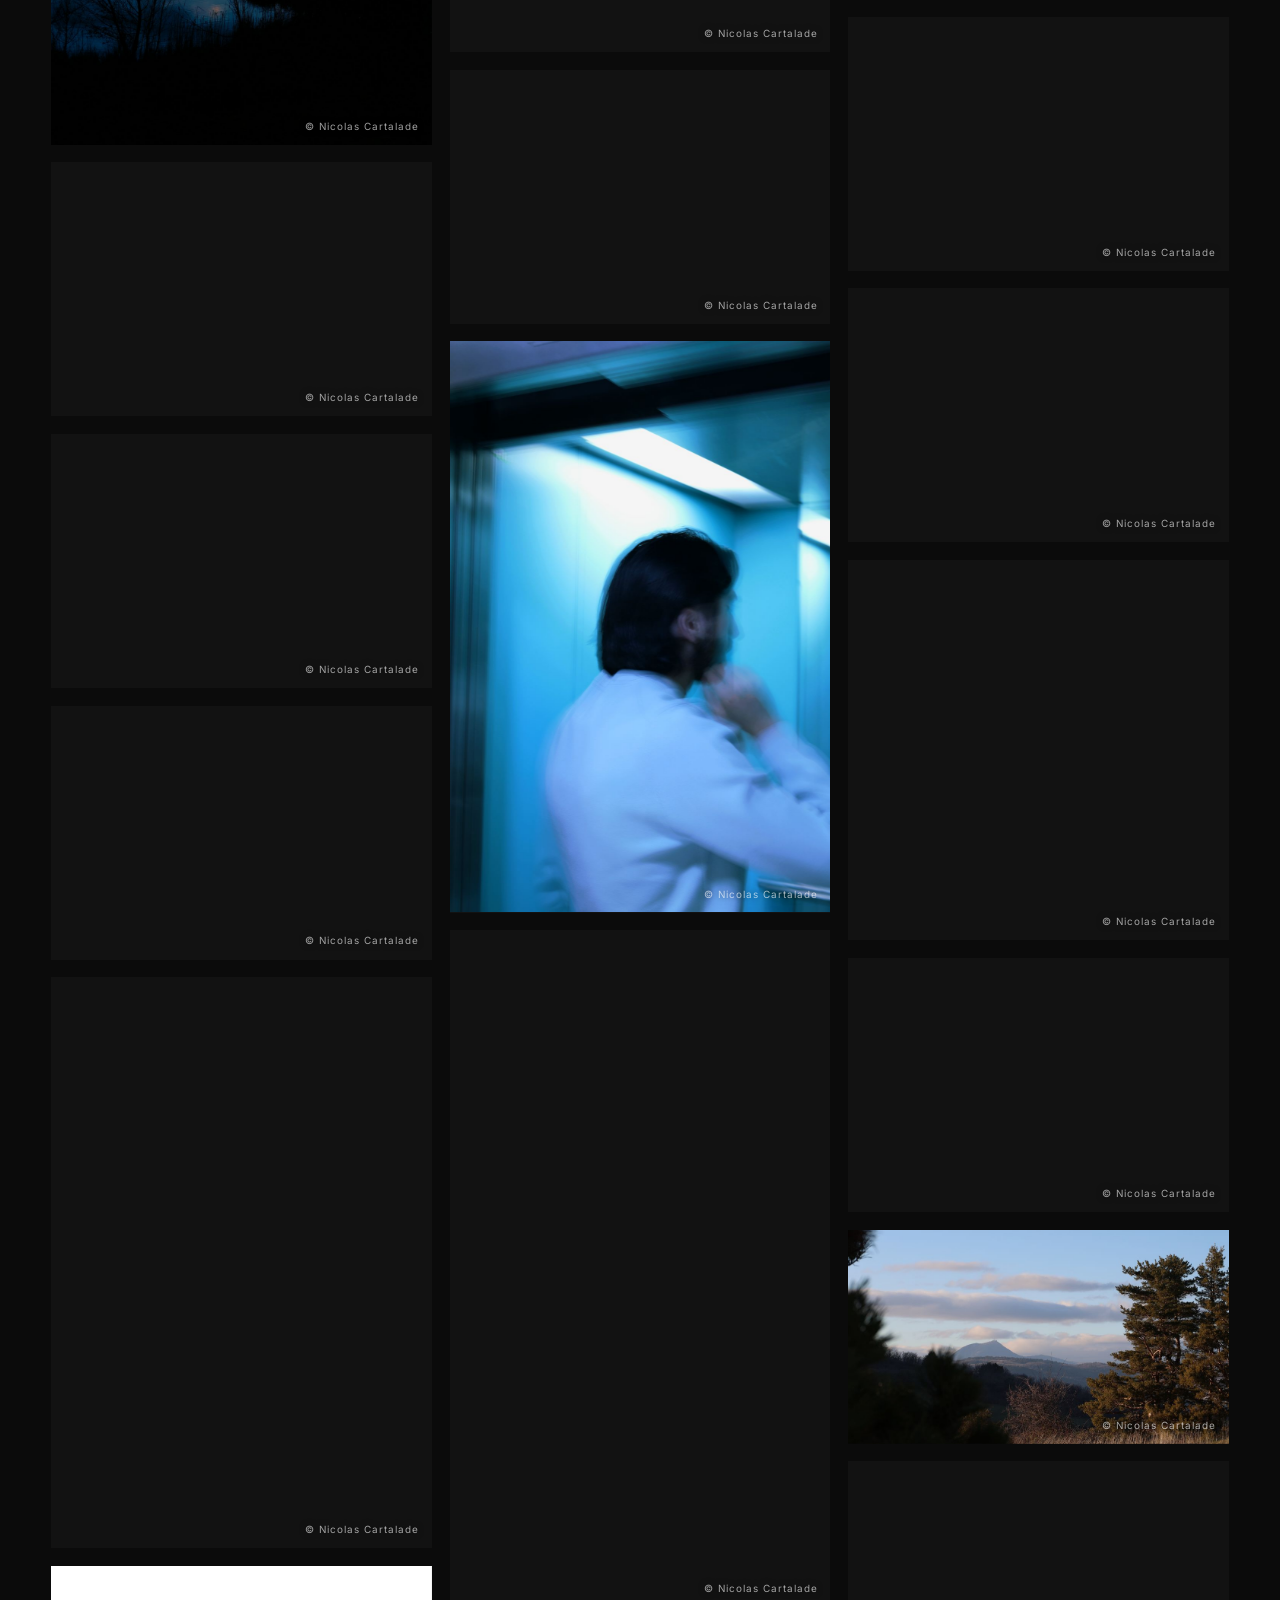
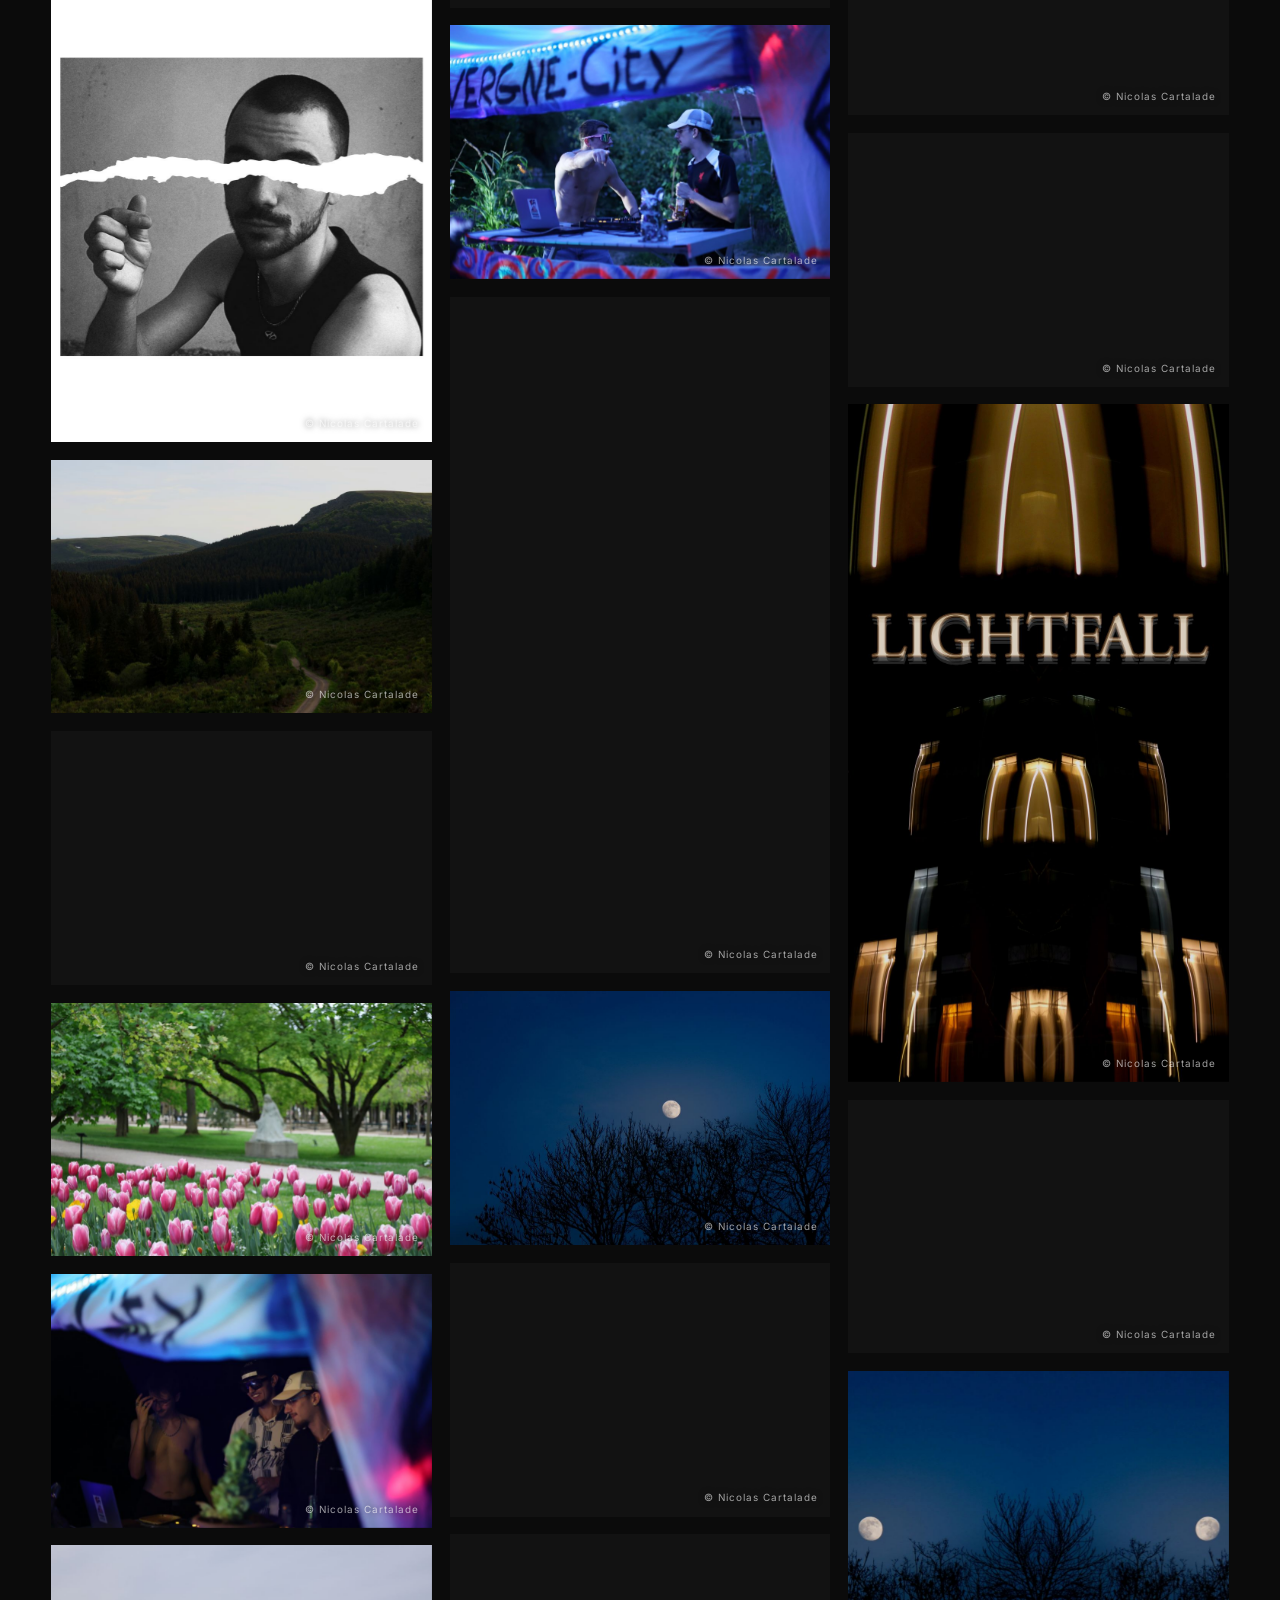
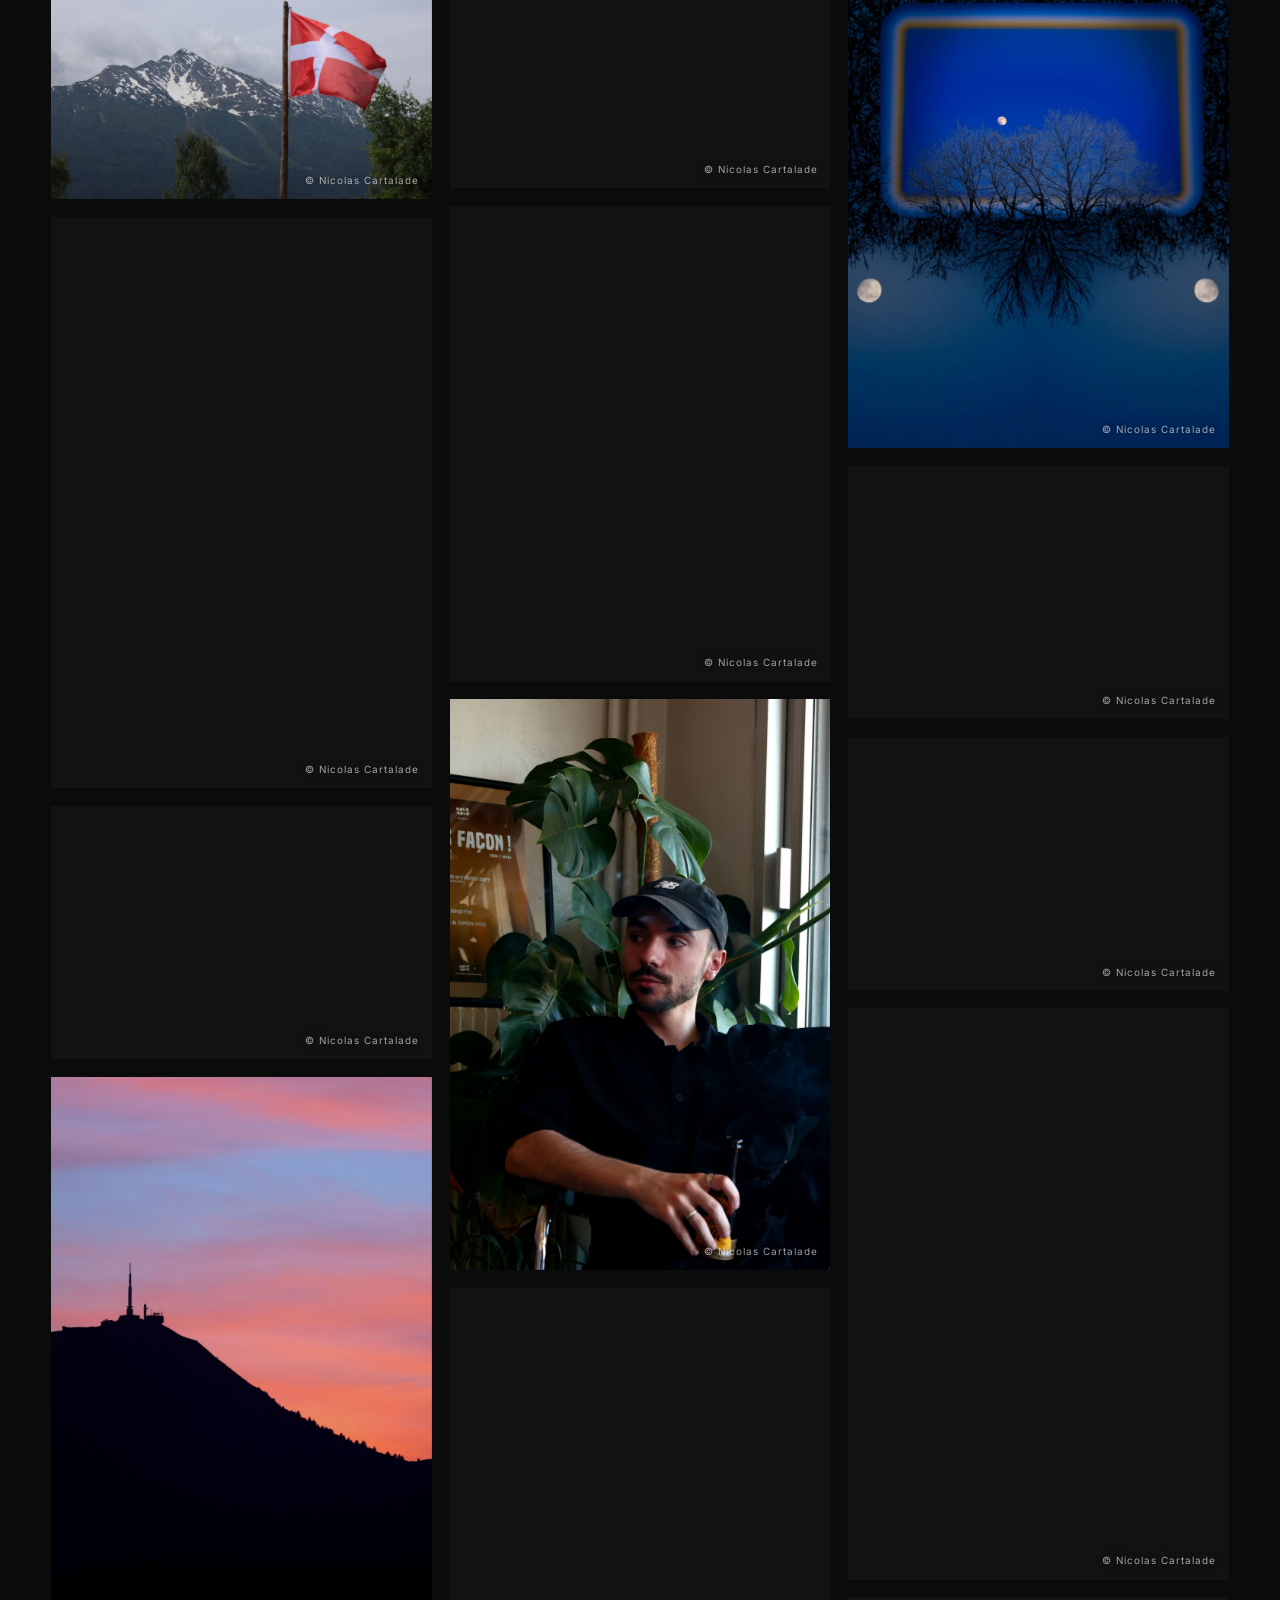
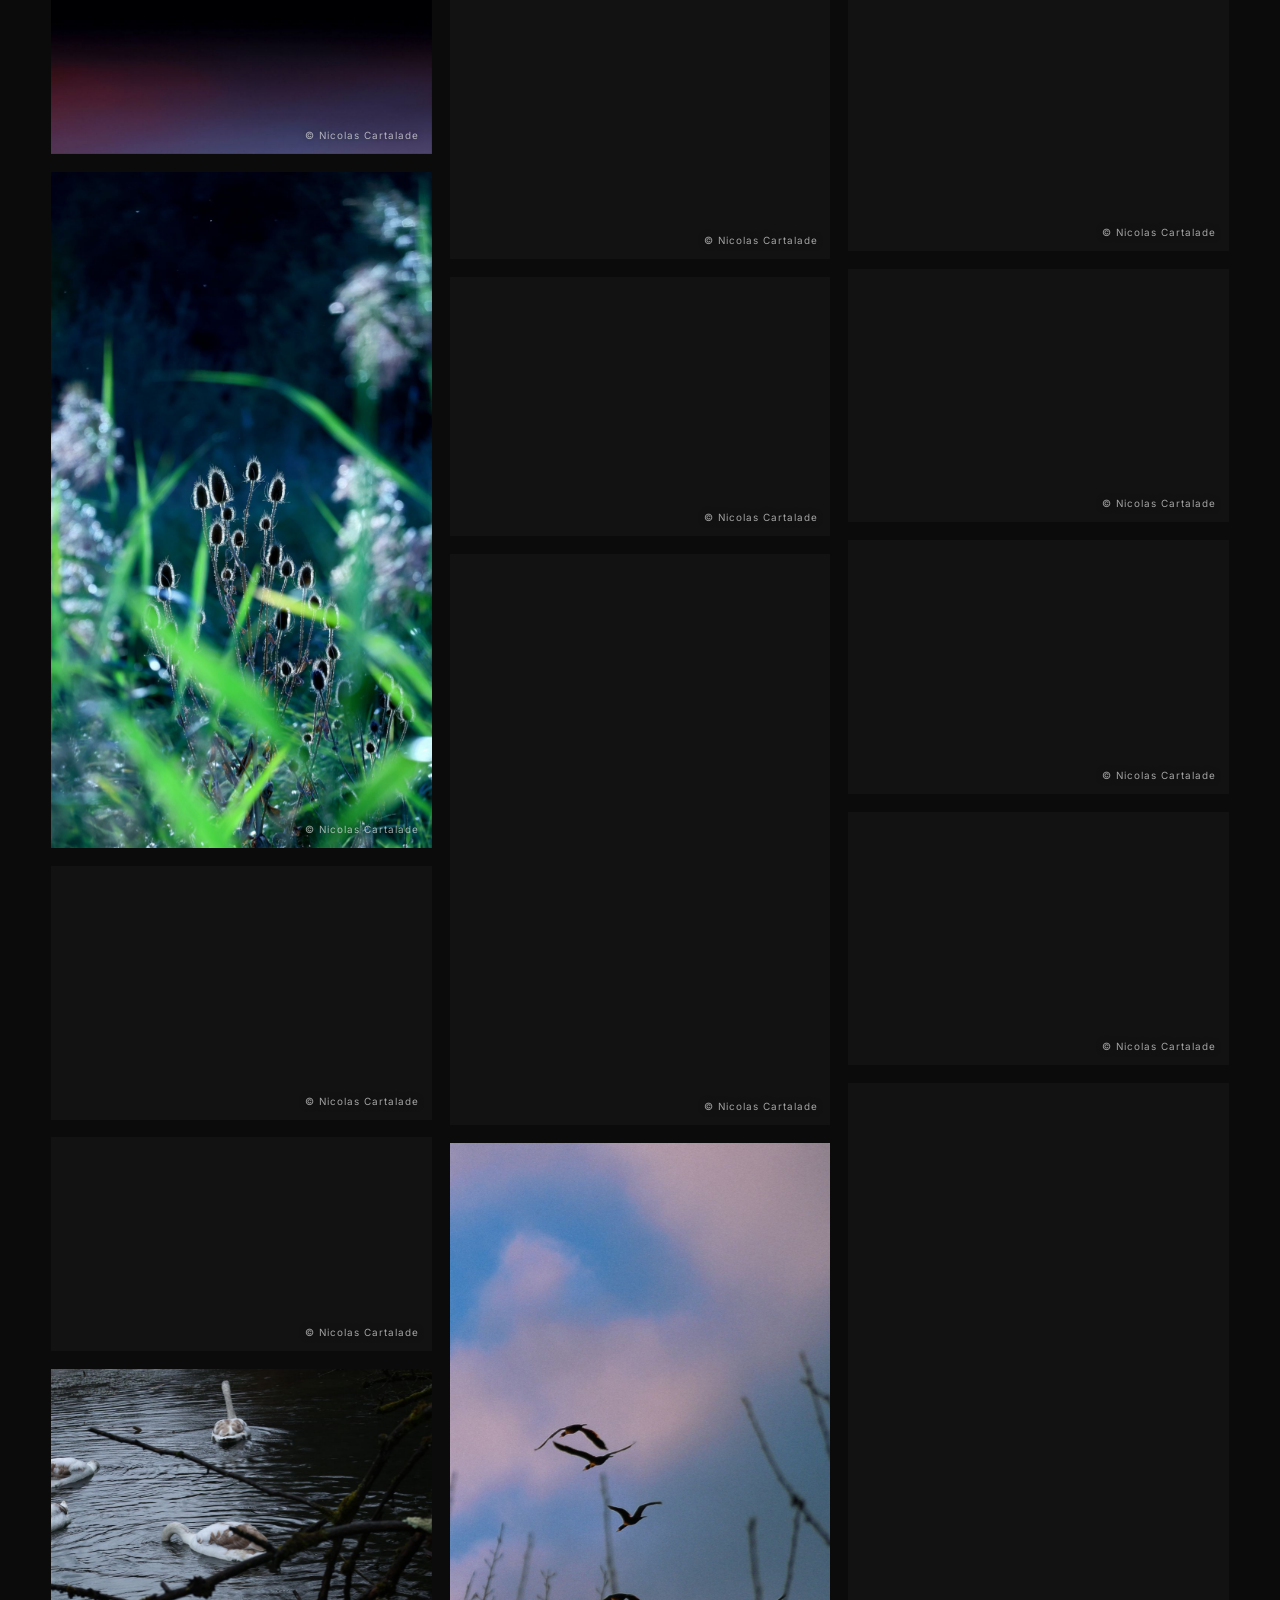
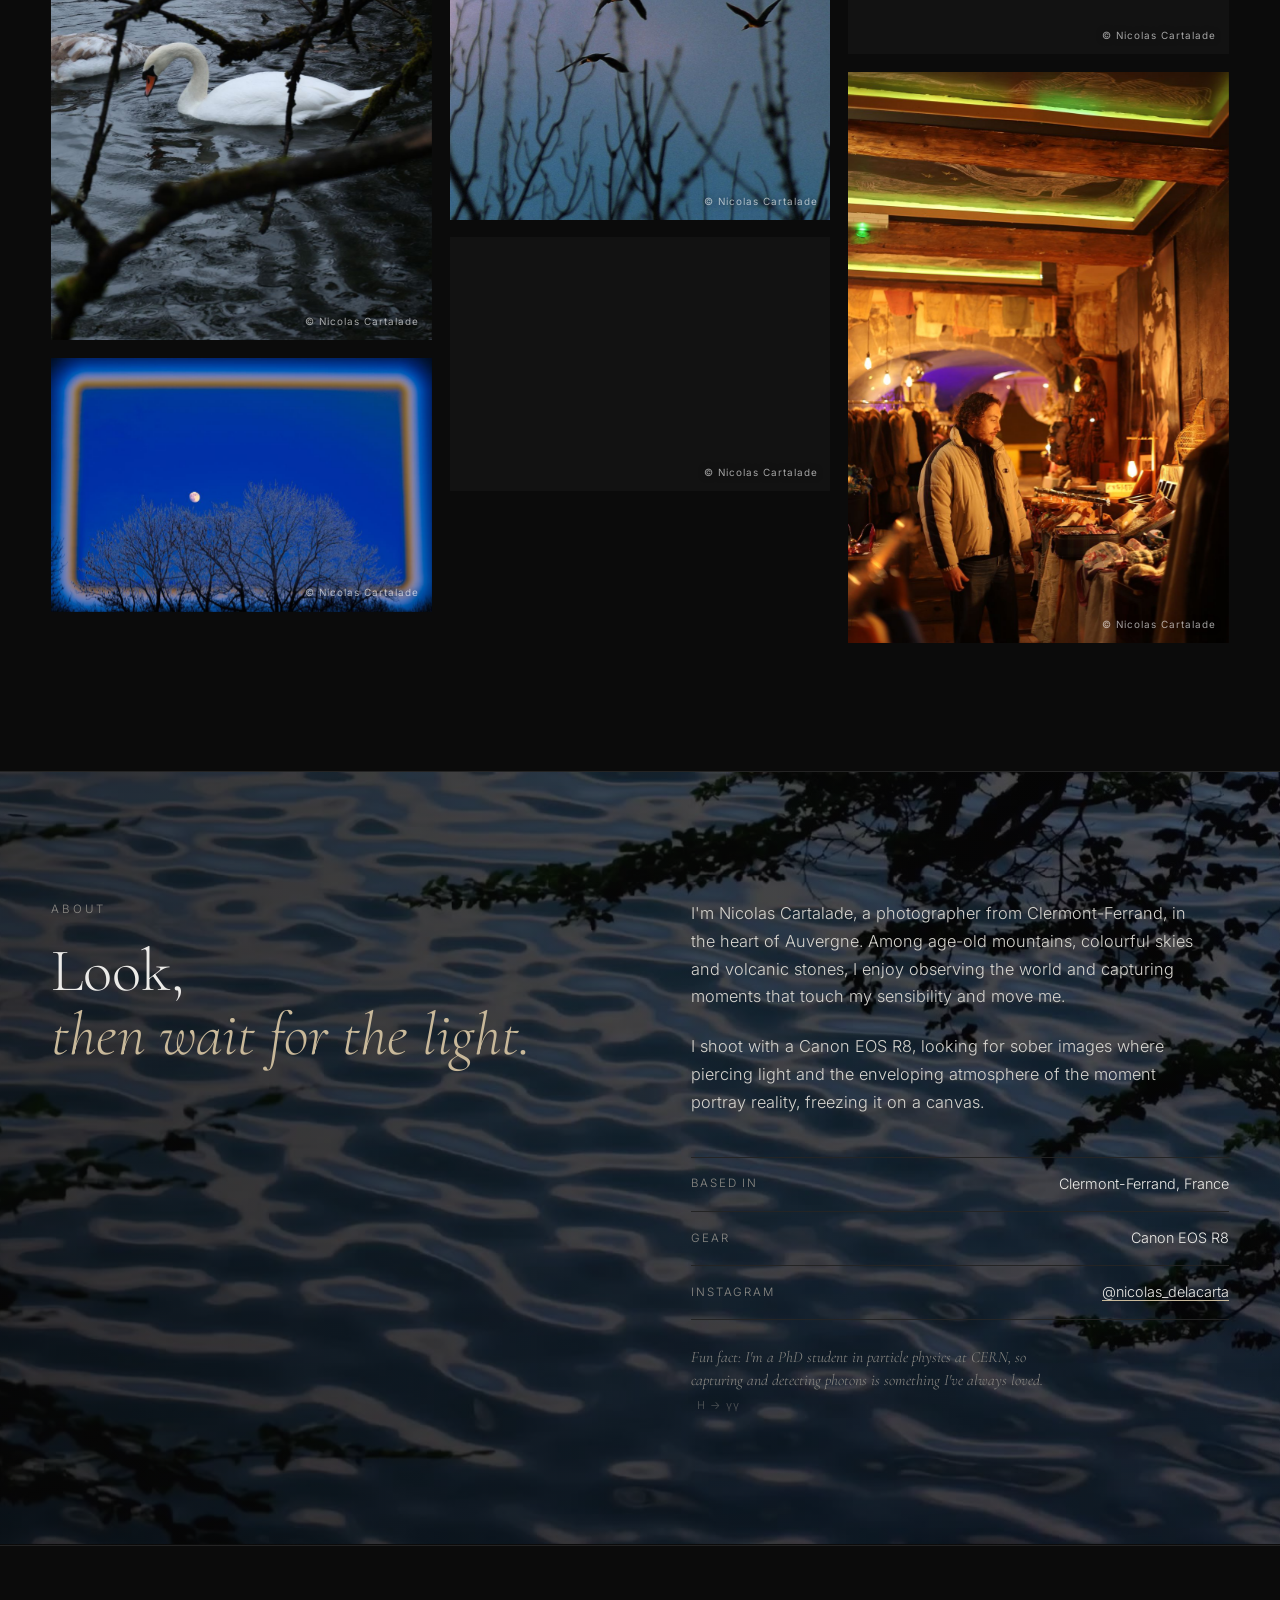
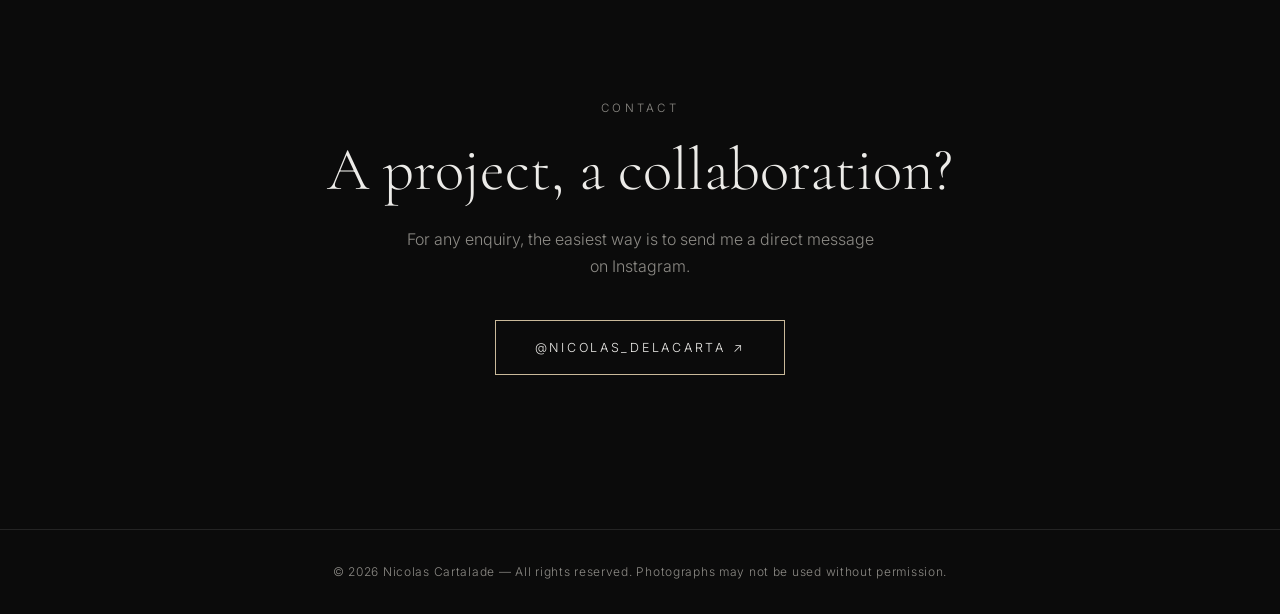
==== commit ec308f3f: "Site référençable : retrait du noindex Co-Authored-By: Claude Sonnet 5.5 <noreply@anthropic.com> Cla" ====
--- a/en/index.html
+++ b/en/index.html
@@ -6,7 +6,6 @@
   <title>Nicolas Cartalade — Photographer · Clermont-Ferrand</title>
   <meta name="description" content="Portfolio of Nicolas Cartalade, a photographer based in Clermont-Ferrand, Auvergne, France. Photographs shot on a Canon EOS R8.">
   <meta name="author" content="Nicolas Cartalade">
-  <meta name="robots" content="noindex, nofollow">
   <meta property="og:title" content="Nicolas Cartalade — Photographer">
   <meta property="og:description" content="Photography portfolio · Clermont-Ferrand, Auvergne">
   <meta property="og:type" content="website">
@@ -14,7 +13,7 @@
   <link rel="preconnect" href="https://fonts.googleapis.com">
   <link rel="preconnect" href="https://fonts.gstatic.com" crossorigin>
   <link href="https://fonts.googleapis.com/css2?family=Cormorant+Garamond:ital,wght@0,300;0,400;0,500;1,300;1,400&family=Inter:wght@300;400;500&display=swap" rel="stylesheet">
-  <link rel="stylesheet" href="../style.css?v=20">
+  <link rel="stylesheet" href="../style.css?v=21">
 </head>
 <body>
 
@@ -98,8 +97,8 @@
     <button class="lb-nav lb-next" id="lbNext" aria-label="Next photo">→</button>
   </div>
 
-  <script src="../photos.js?v=20"></script>
-  <script src="../script.js?v=20"></script>
+  <script src="../photos.js?v=21"></script>
+  <script src="../script.js?v=21"></script>
   <script data-goatcounter="https://blueskyll.goatcounter.com/count" async src="https://gc.zgo.at/count.js"></script>
 </body>
 </html>
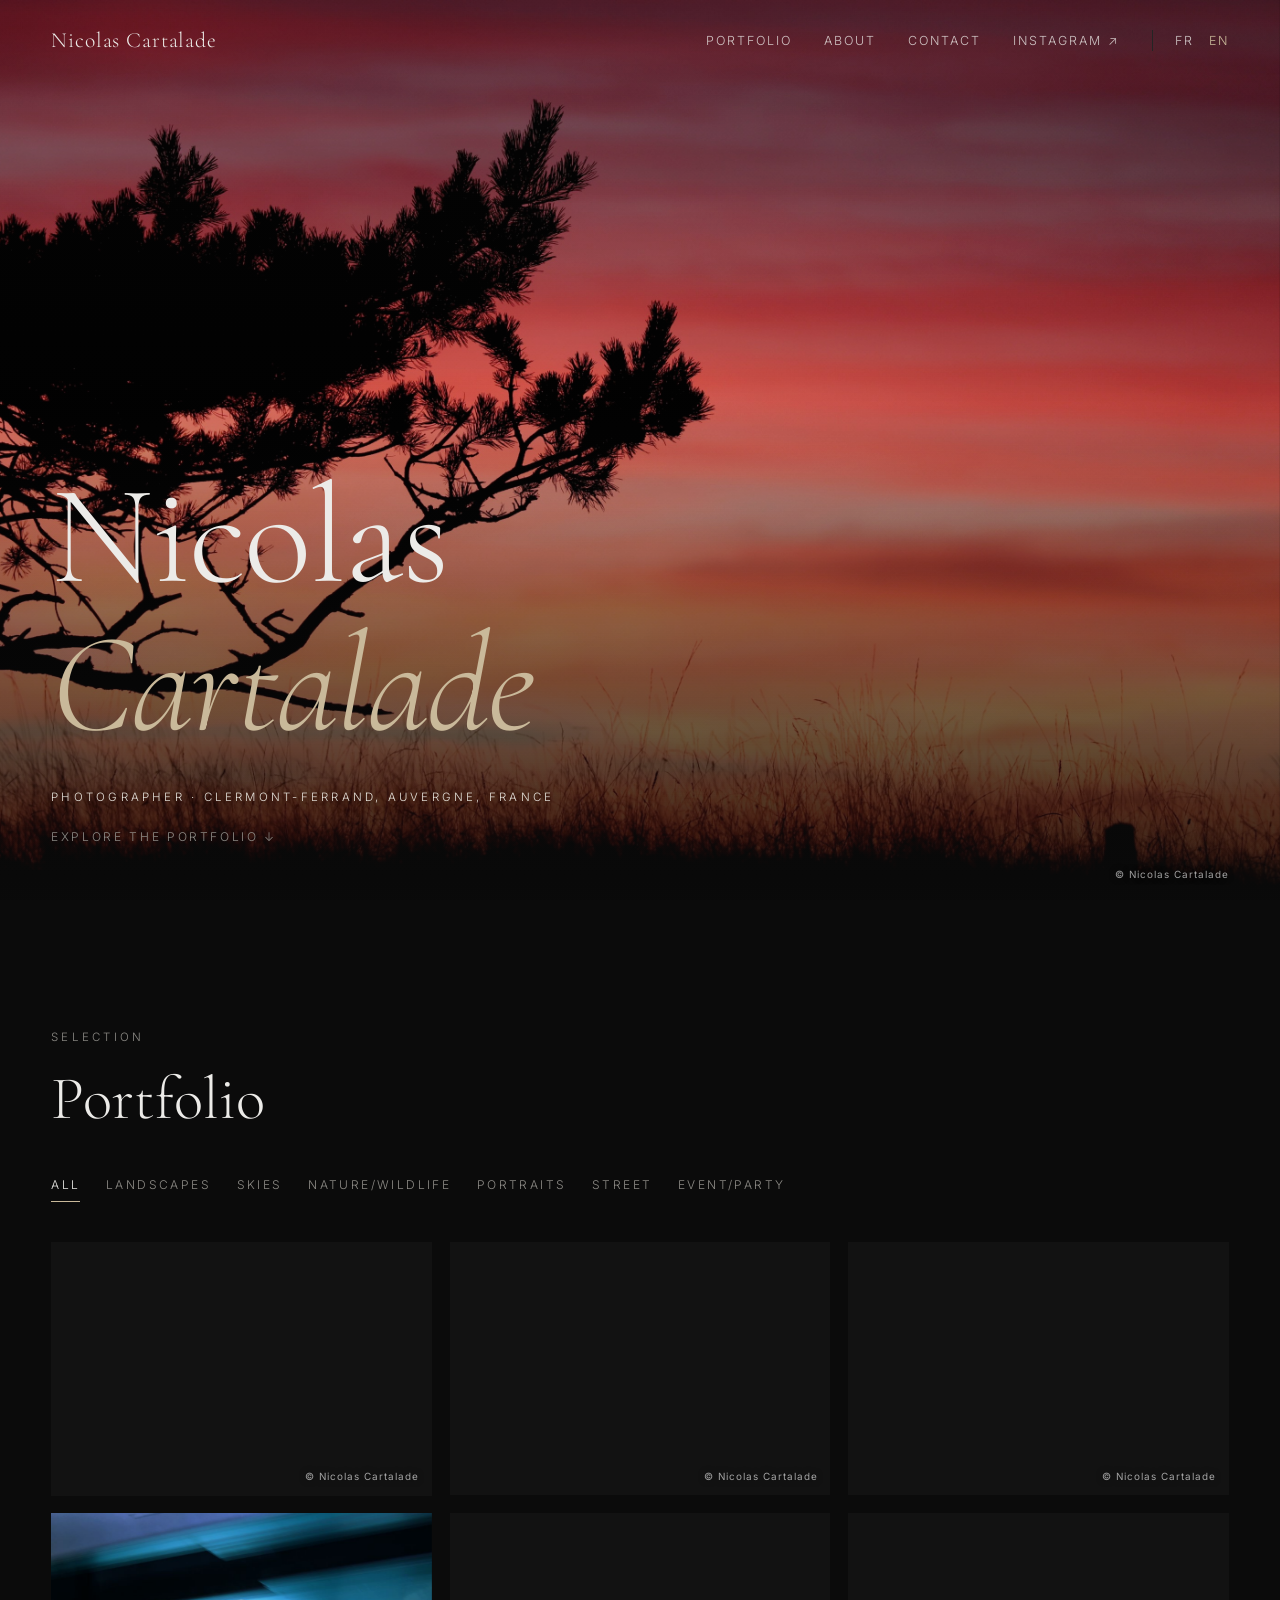
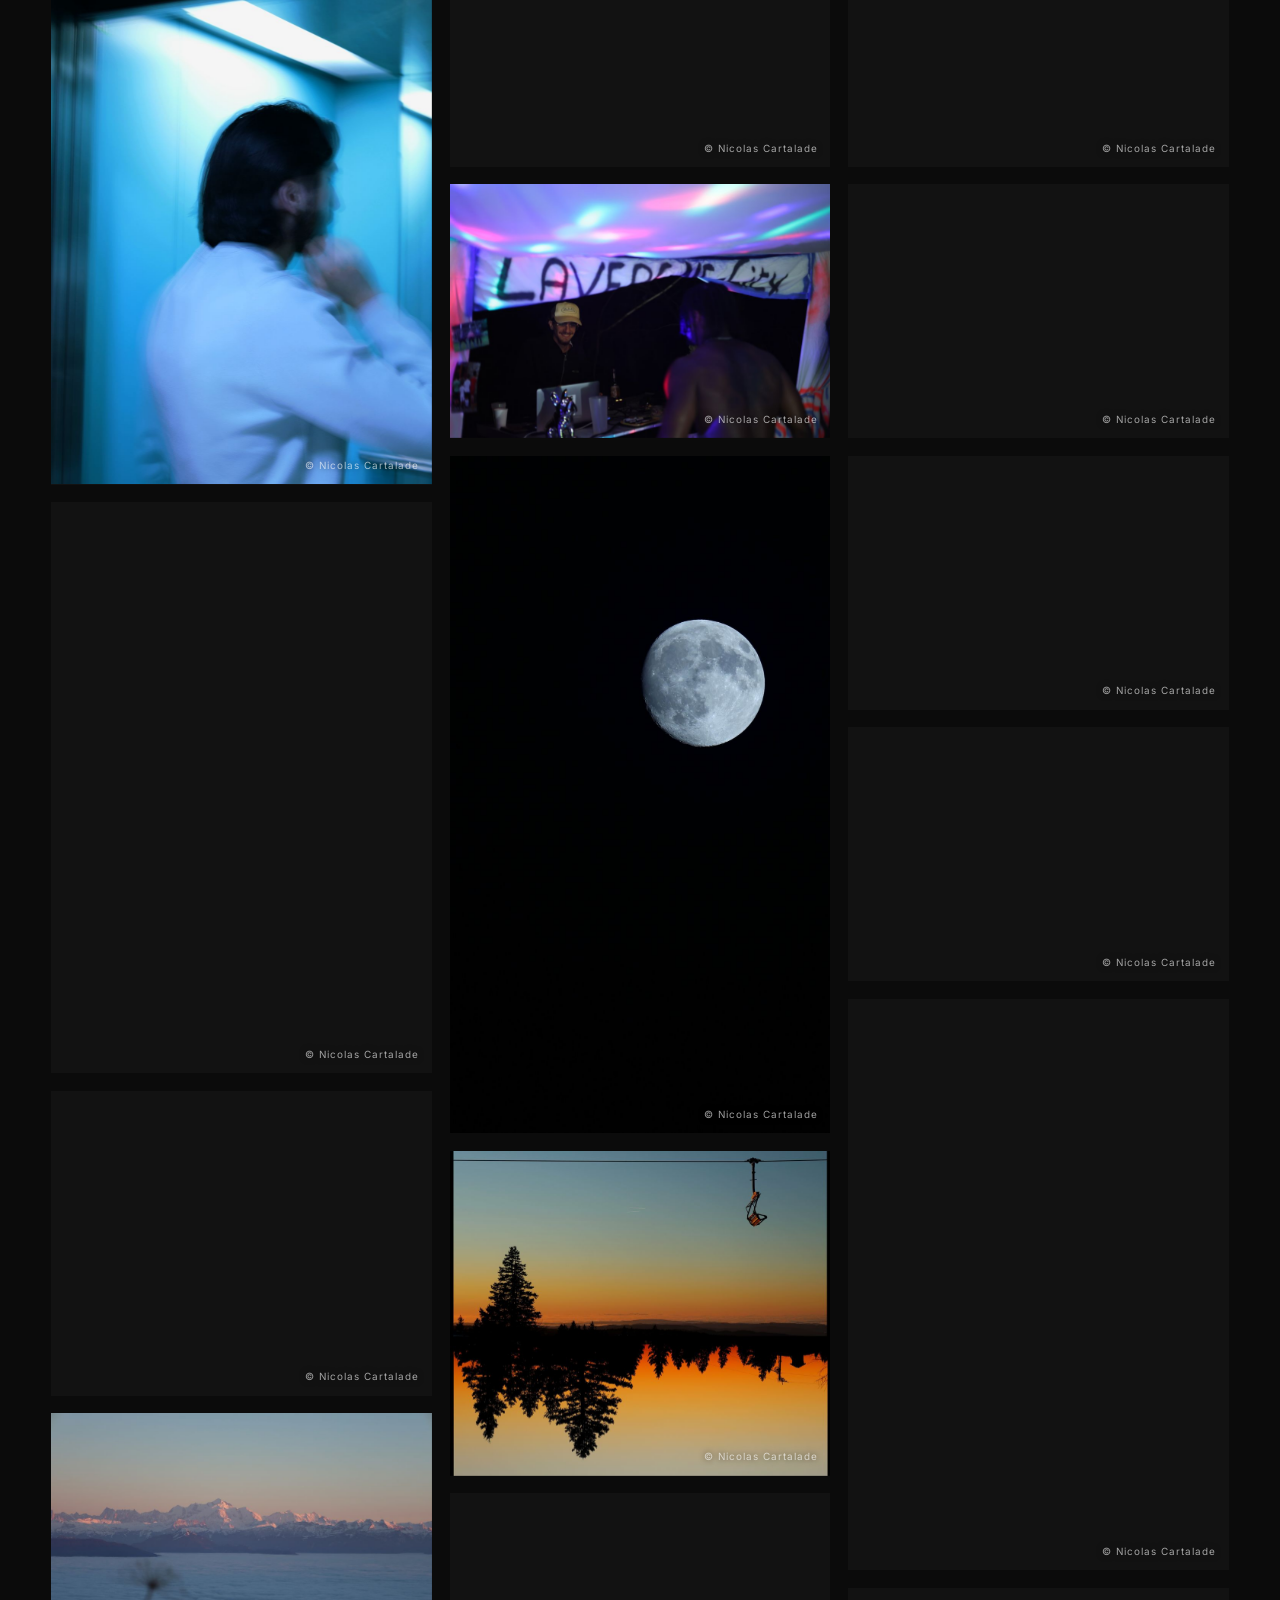
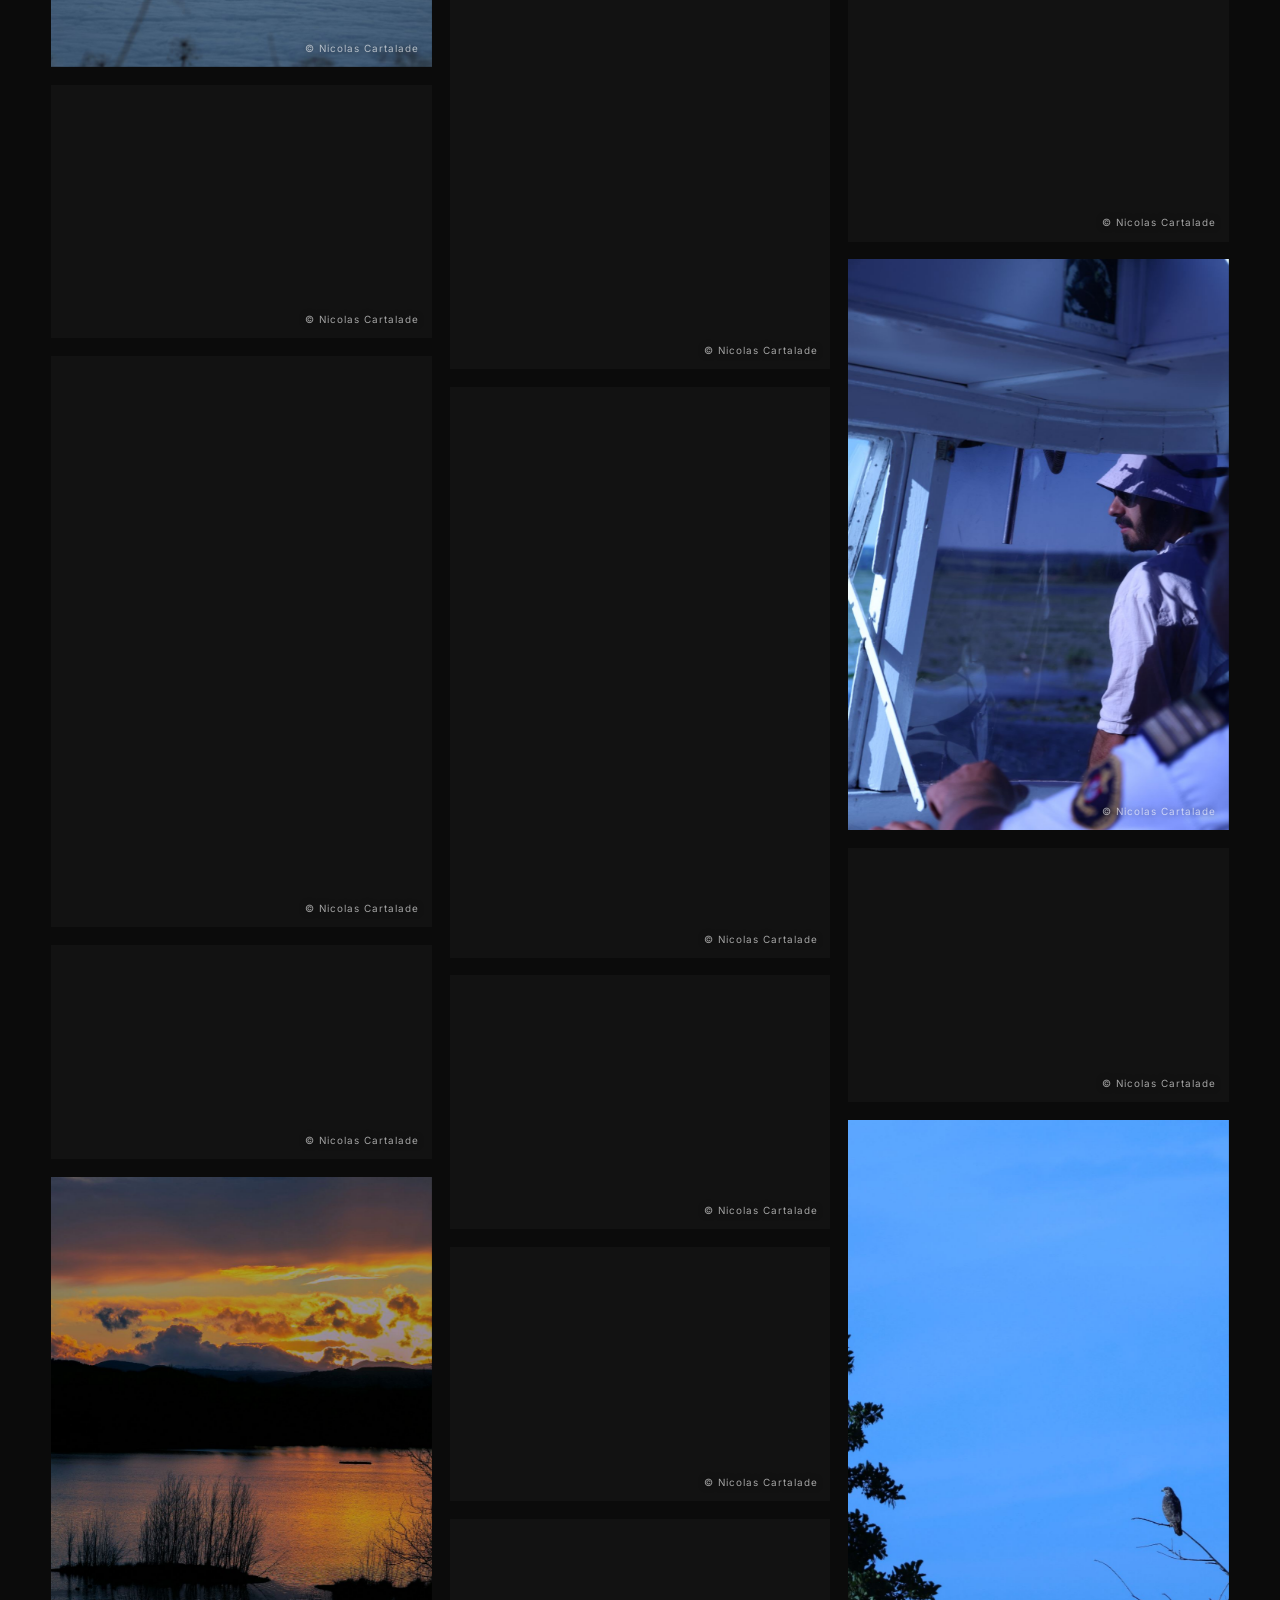
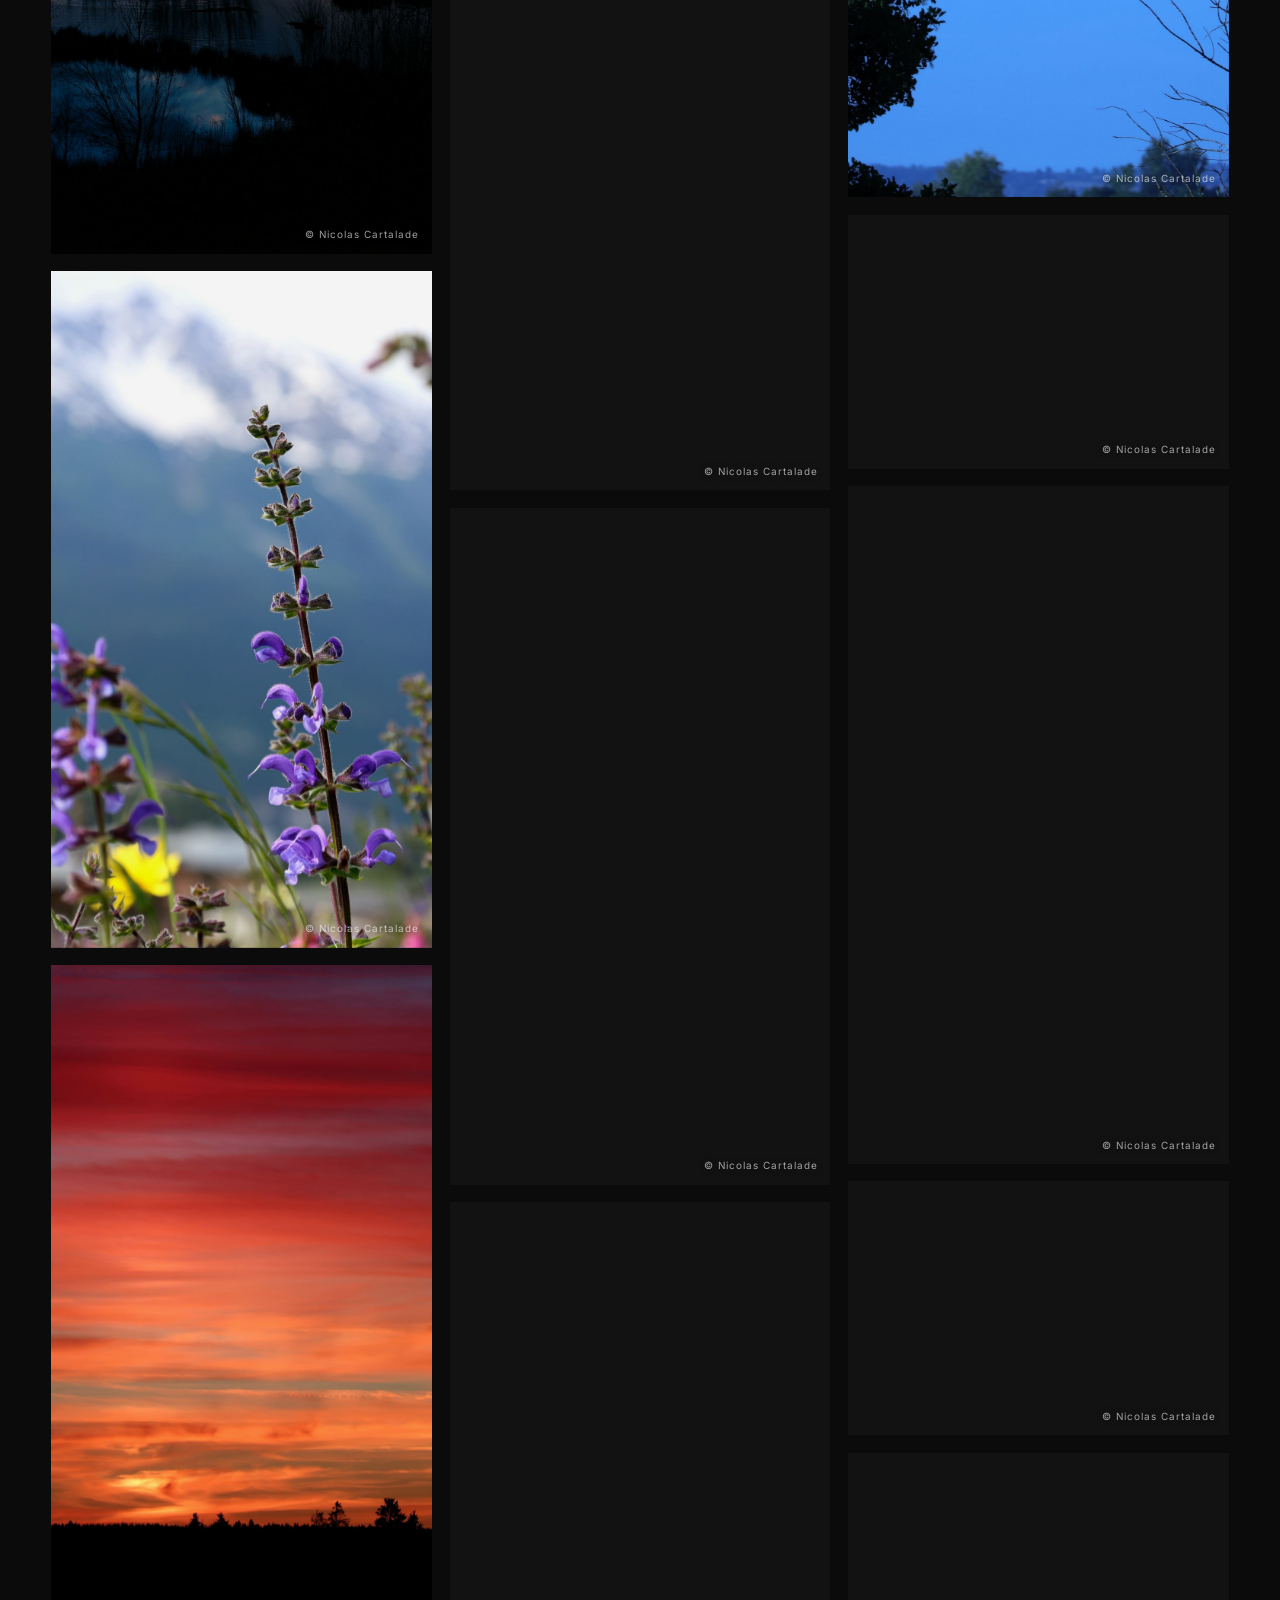
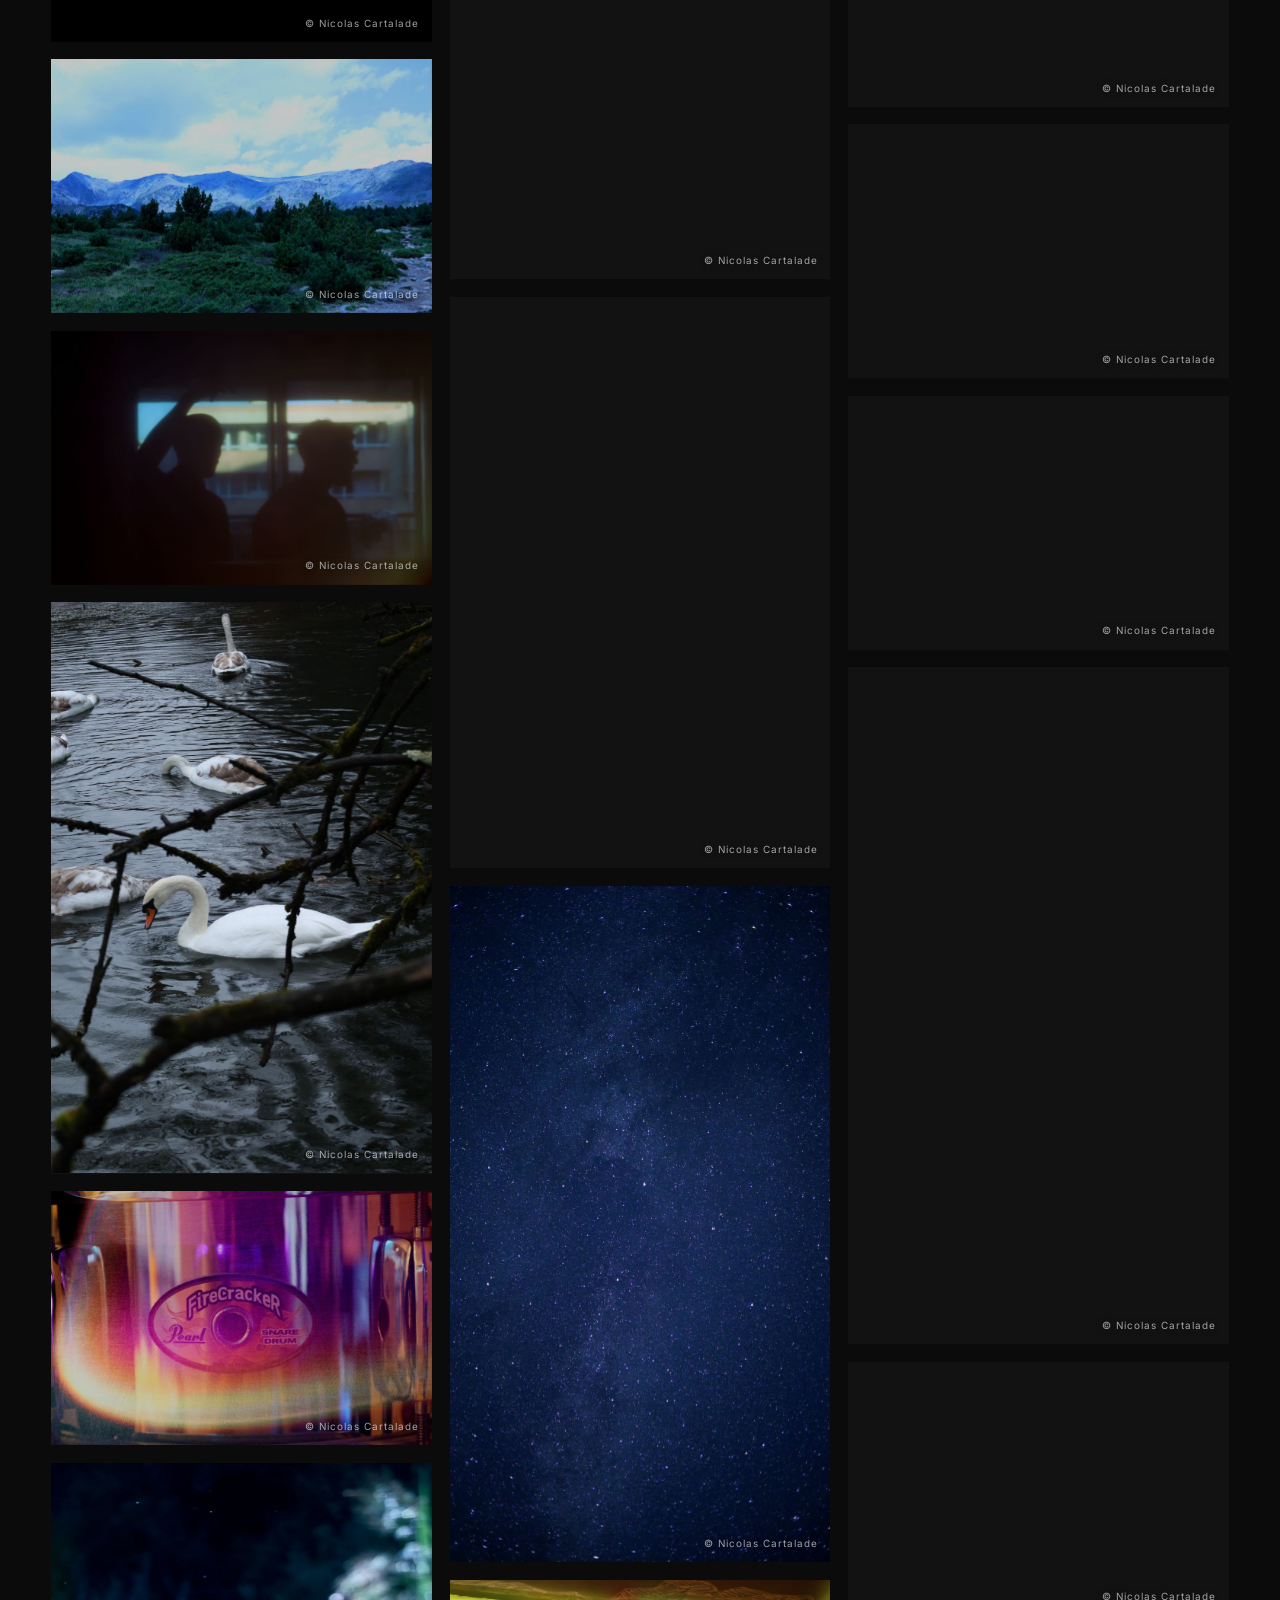
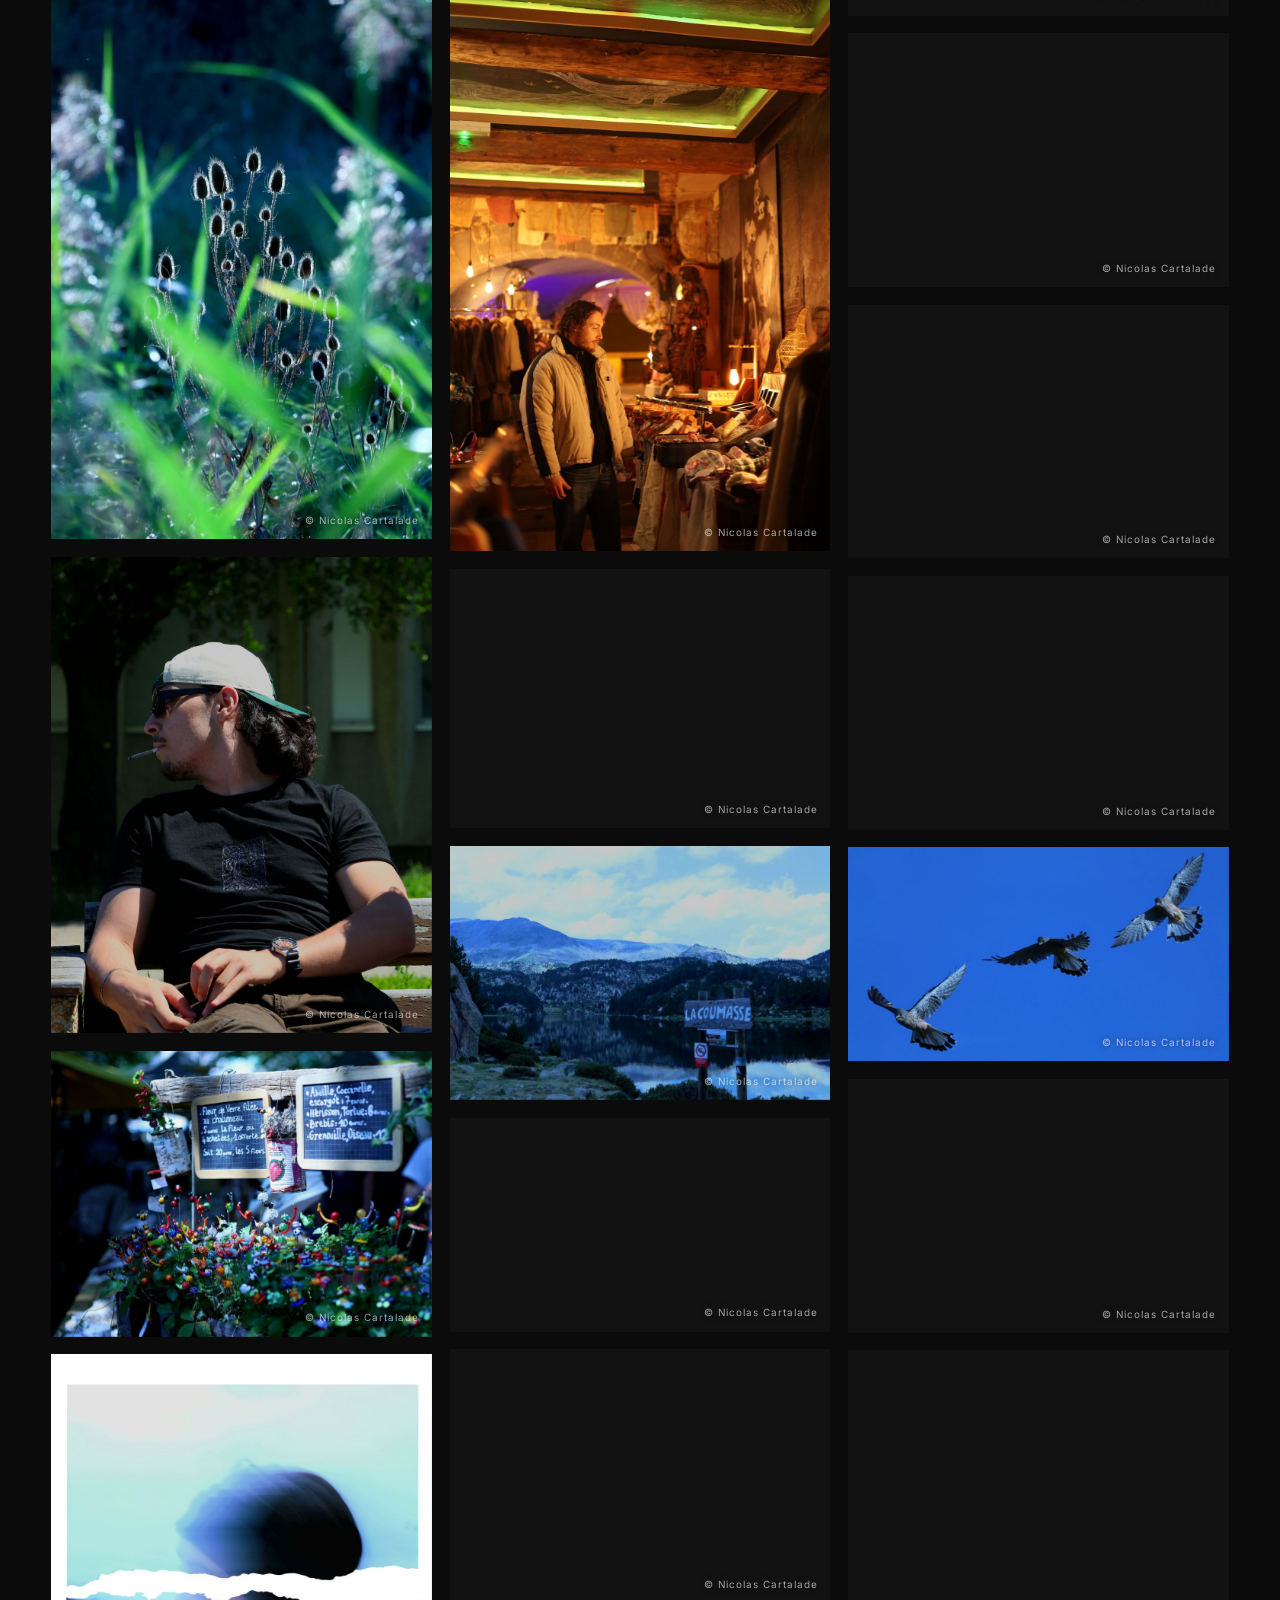
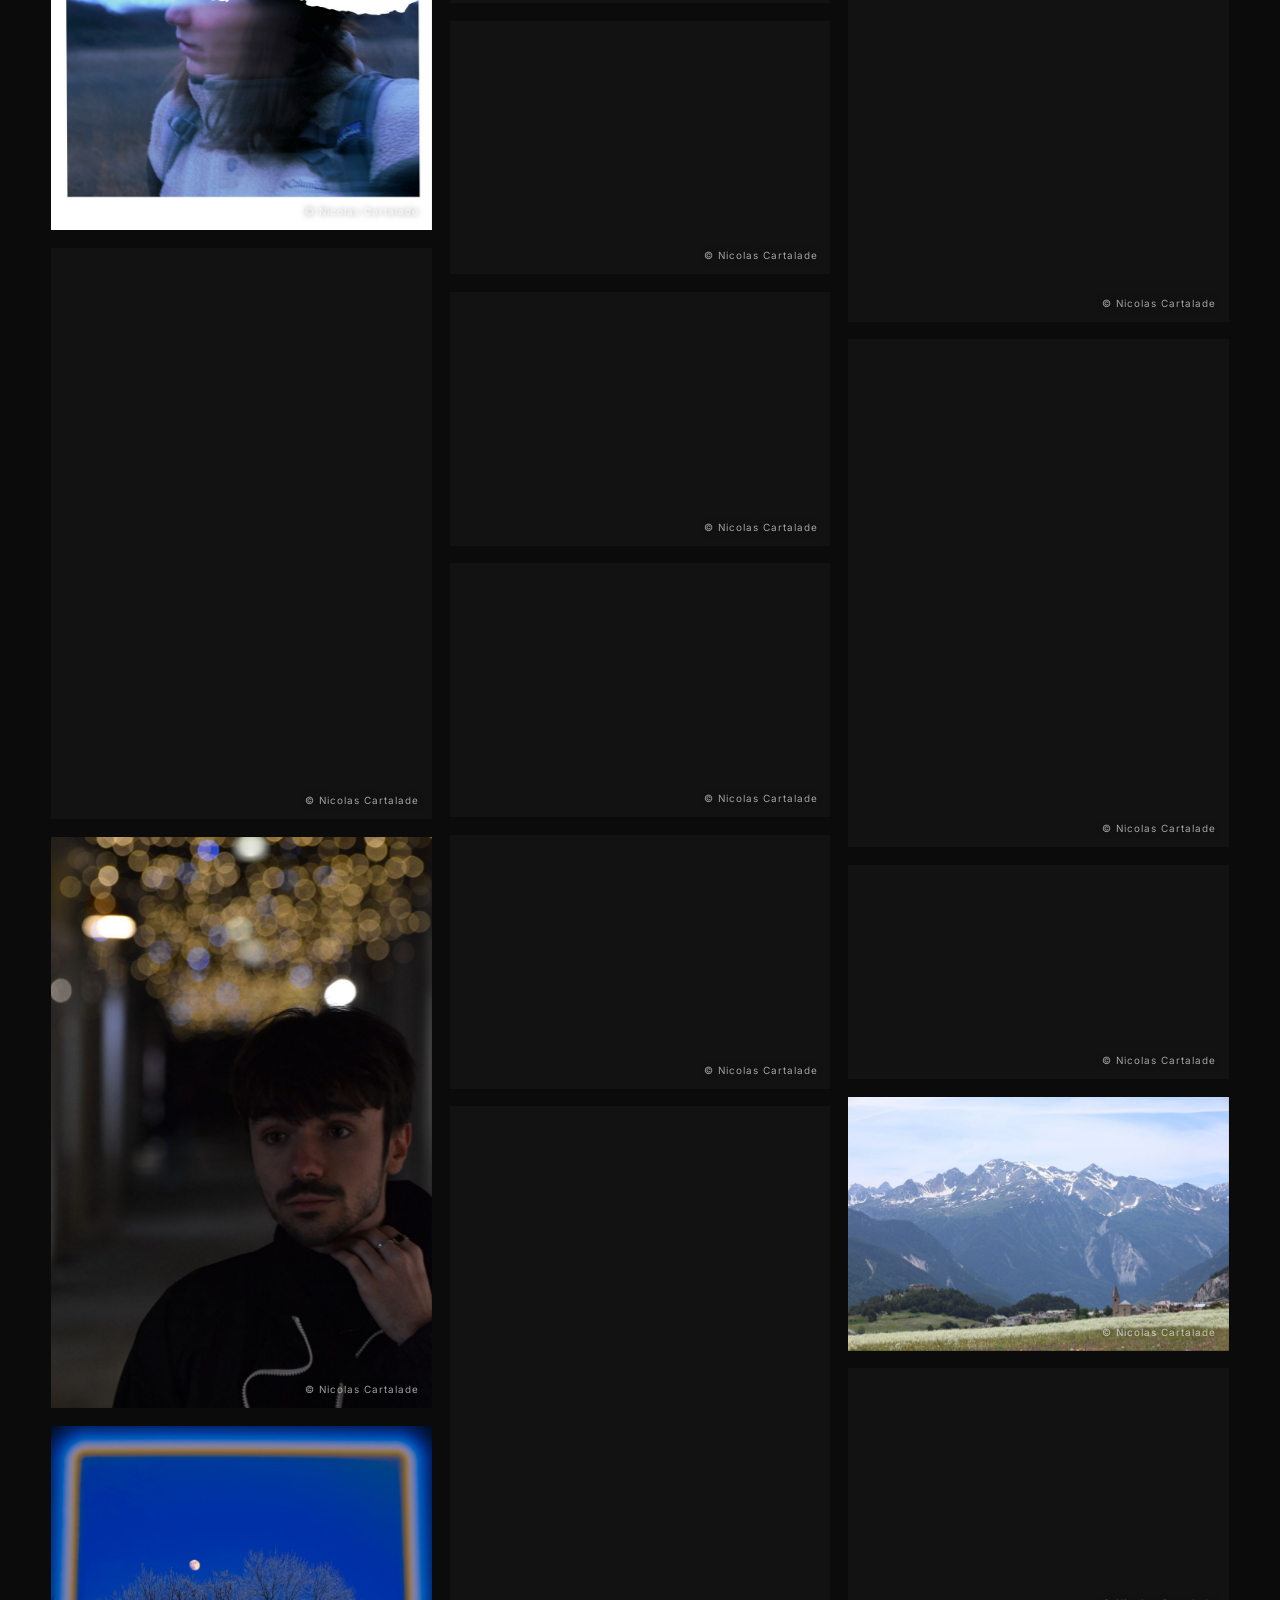
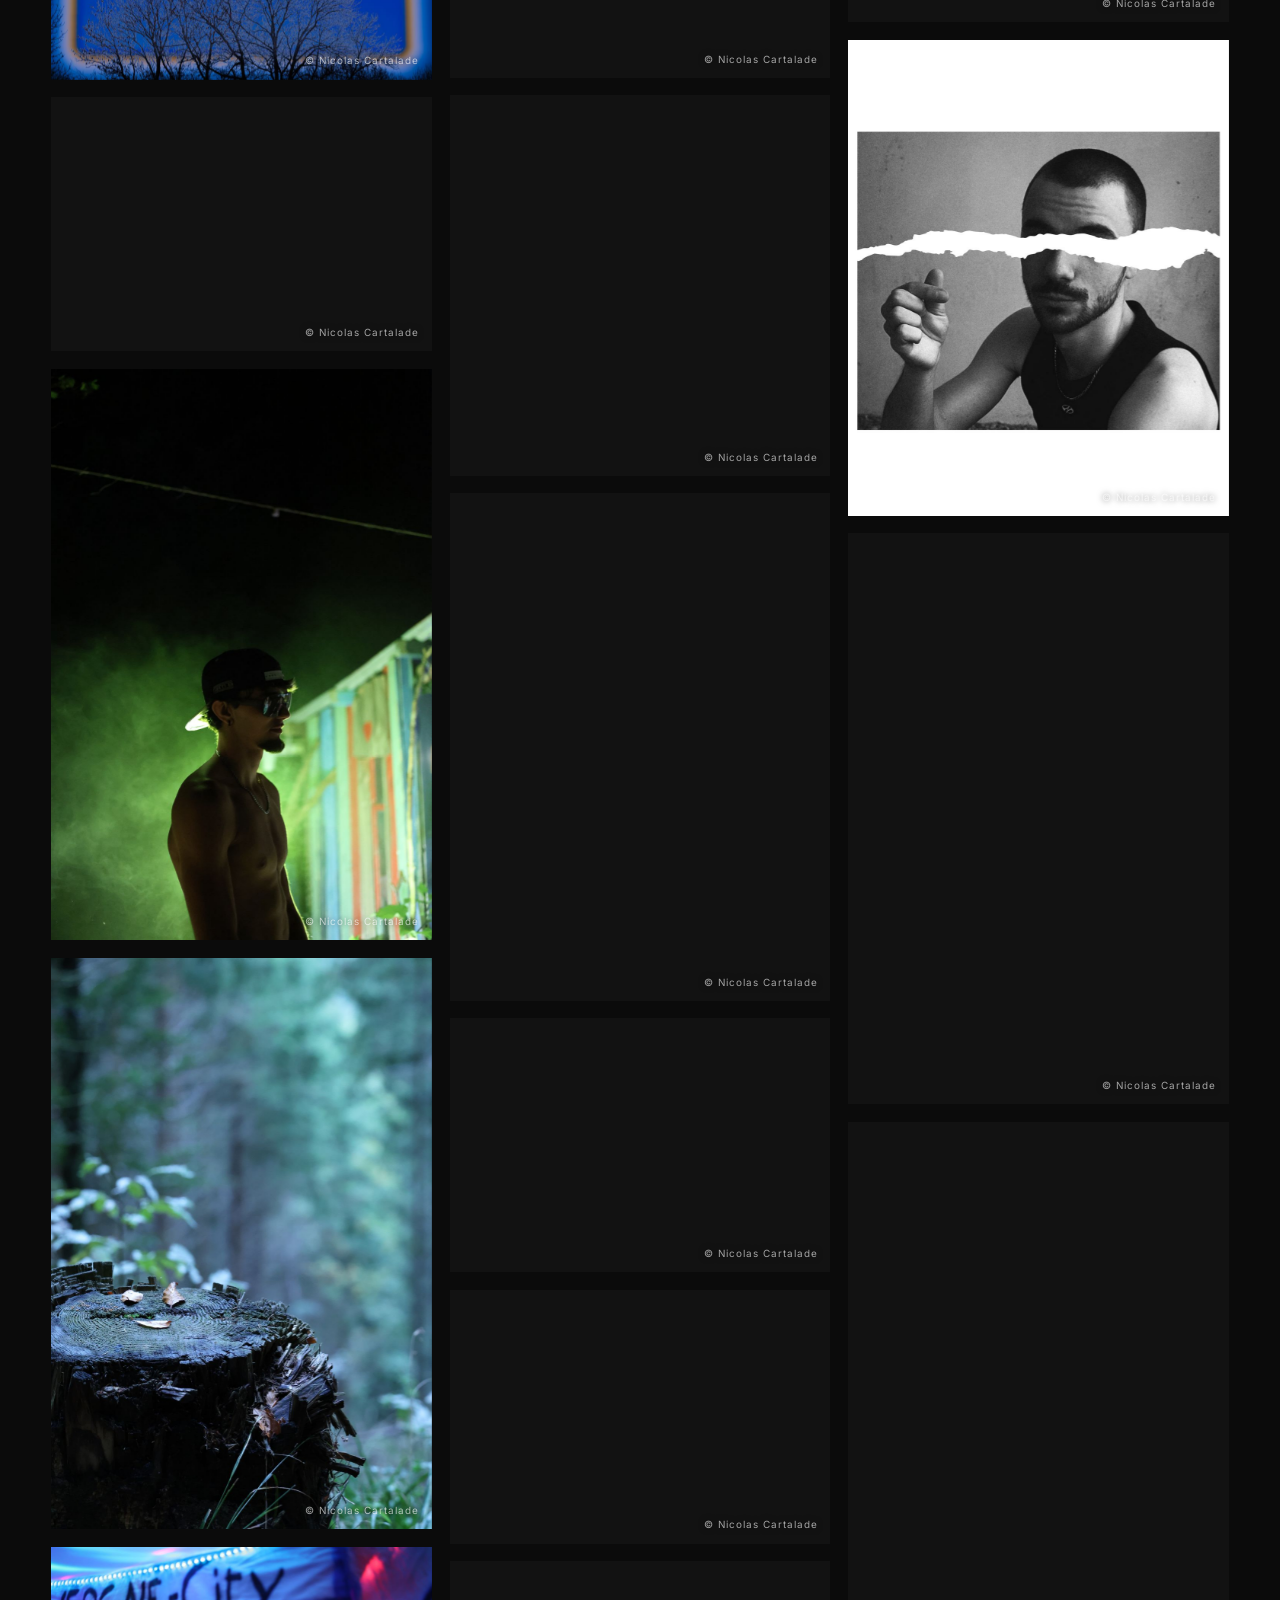
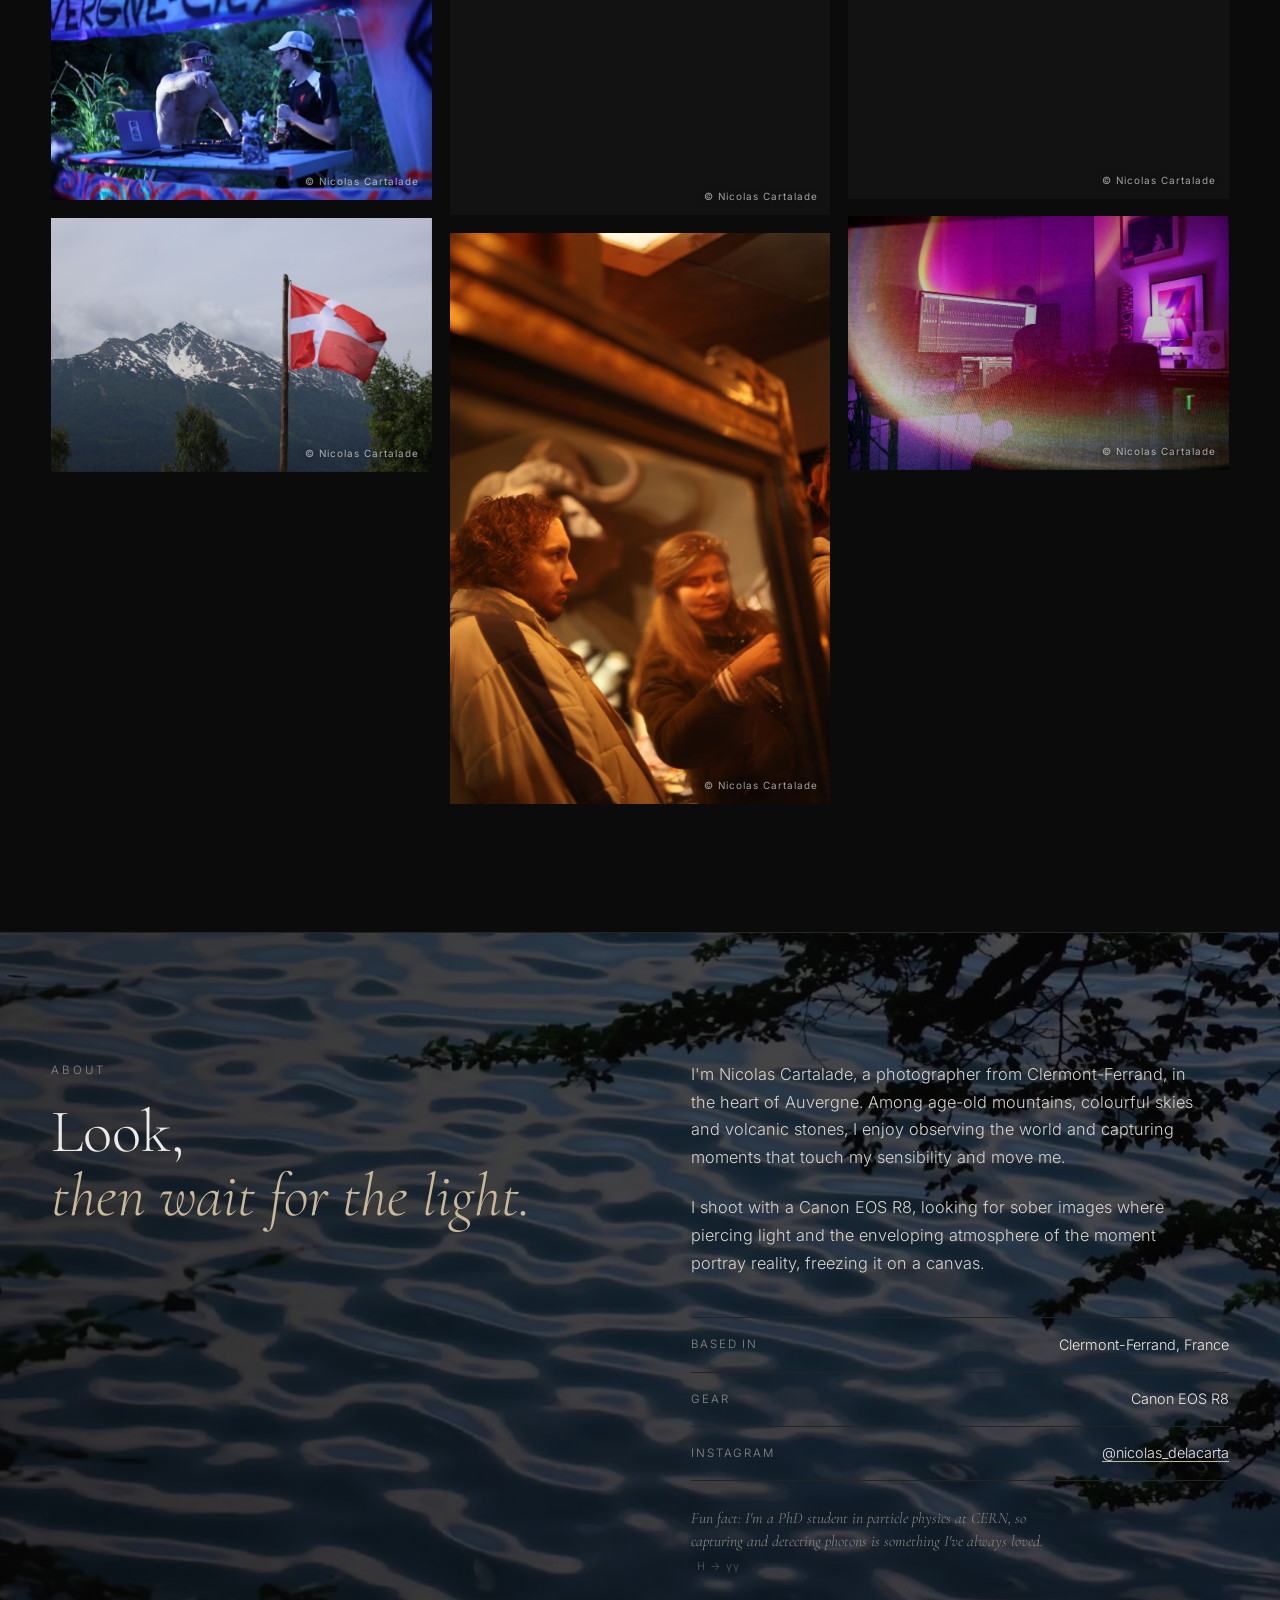
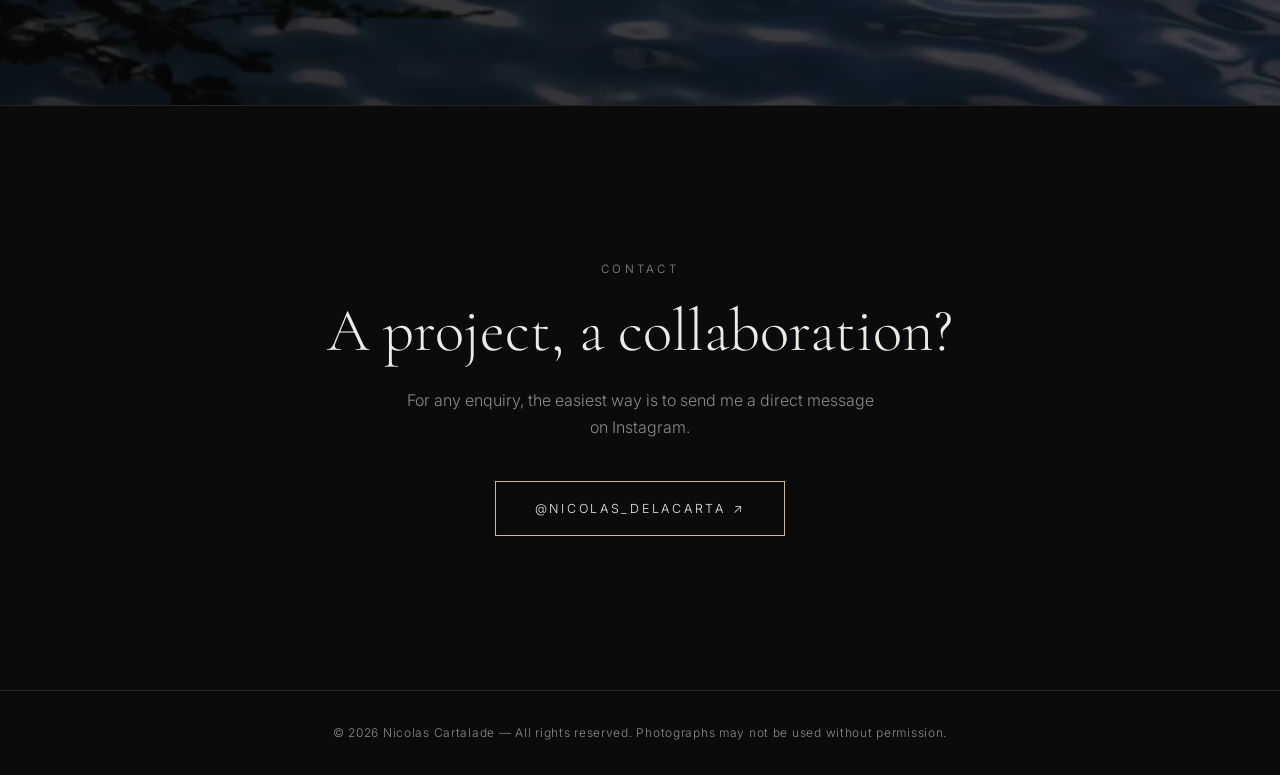
==== commit e1d9dfa9: "SEO : canonical, hreflang FR/EN et sitemap.xml Co-Authored-By: Claude Sonnet 5.5 <noreply@anthropic." ====
--- a/en/index.html
+++ b/en/index.html
@@ -6,6 +6,10 @@
   <title>Nicolas Cartalade — Photographer · Clermont-Ferrand</title>
   <meta name="description" content="Portfolio of Nicolas Cartalade, a photographer based in Clermont-Ferrand, Auvergne, France. Photographs shot on a Canon EOS R8.">
   <meta name="author" content="Nicolas Cartalade">
+  <link rel="canonical" href="https://nicolascartalade.github.io/Le_Livre/en/">
+  <link rel="alternate" hreflang="fr" href="https://nicolascartalade.github.io/Le_Livre/">
+  <link rel="alternate" hreflang="en" href="https://nicolascartalade.github.io/Le_Livre/en/">
+  <link rel="alternate" hreflang="x-default" href="https://nicolascartalade.github.io/Le_Livre/">
   <meta property="og:title" content="Nicolas Cartalade — Photographer">
   <meta property="og:description" content="Photography portfolio · Clermont-Ferrand, Auvergne">
   <meta property="og:type" content="website">
@@ -13,7 +17,7 @@
   <link rel="preconnect" href="https://fonts.googleapis.com">
   <link rel="preconnect" href="https://fonts.gstatic.com" crossorigin>
   <link href="https://fonts.googleapis.com/css2?family=Cormorant+Garamond:ital,wght@0,300;0,400;0,500;1,300;1,400&family=Inter:wght@300;400;500&display=swap" rel="stylesheet">
-  <link rel="stylesheet" href="../style.css?v=21">
+  <link rel="stylesheet" href="../style.css?v=22">
 </head>
 <body>
 
@@ -97,8 +101,8 @@
     <button class="lb-nav lb-next" id="lbNext" aria-label="Next photo">→</button>
   </div>
 
-  <script src="../photos.js?v=21"></script>
-  <script src="../script.js?v=21"></script>
+  <script src="../photos.js?v=22"></script>
+  <script src="../script.js?v=22"></script>
   <script data-goatcounter="https://blueskyll.goatcounter.com/count" async src="https://gc.zgo.at/count.js"></script>
 </body>
 </html>
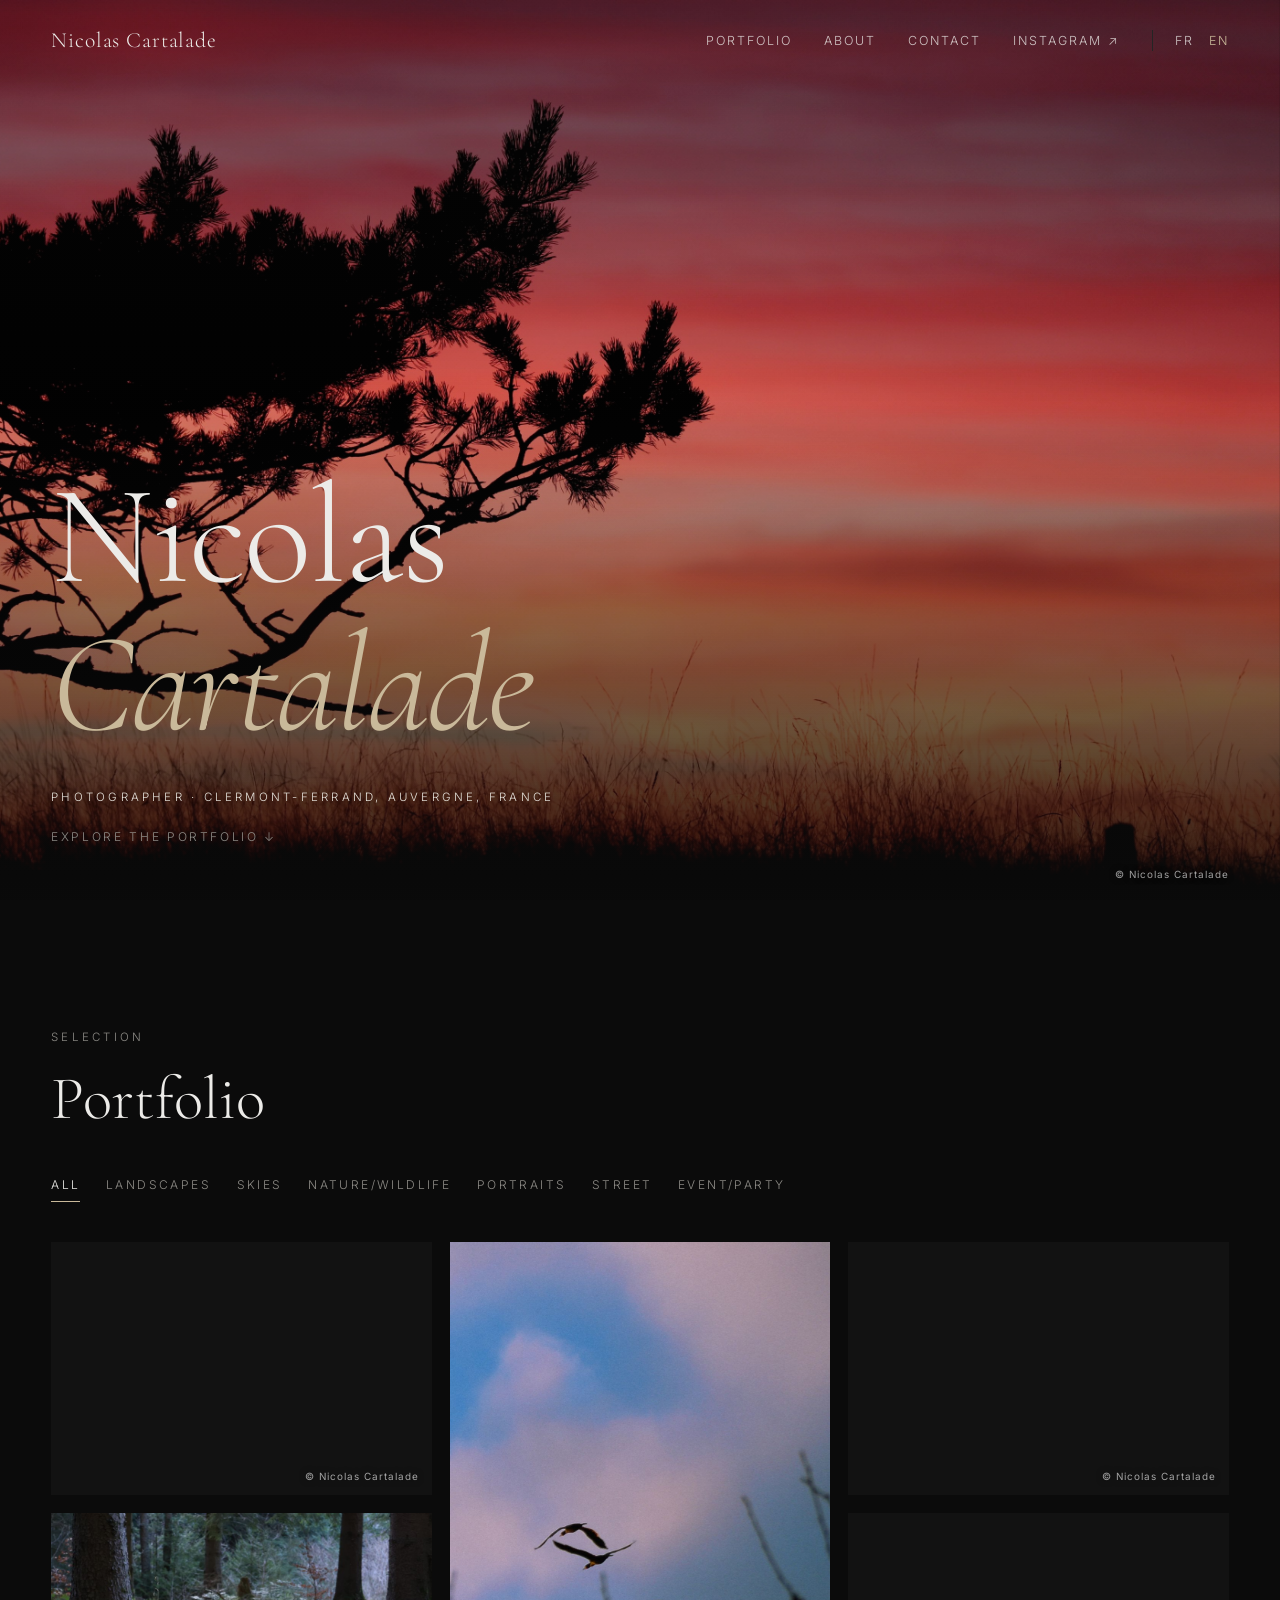
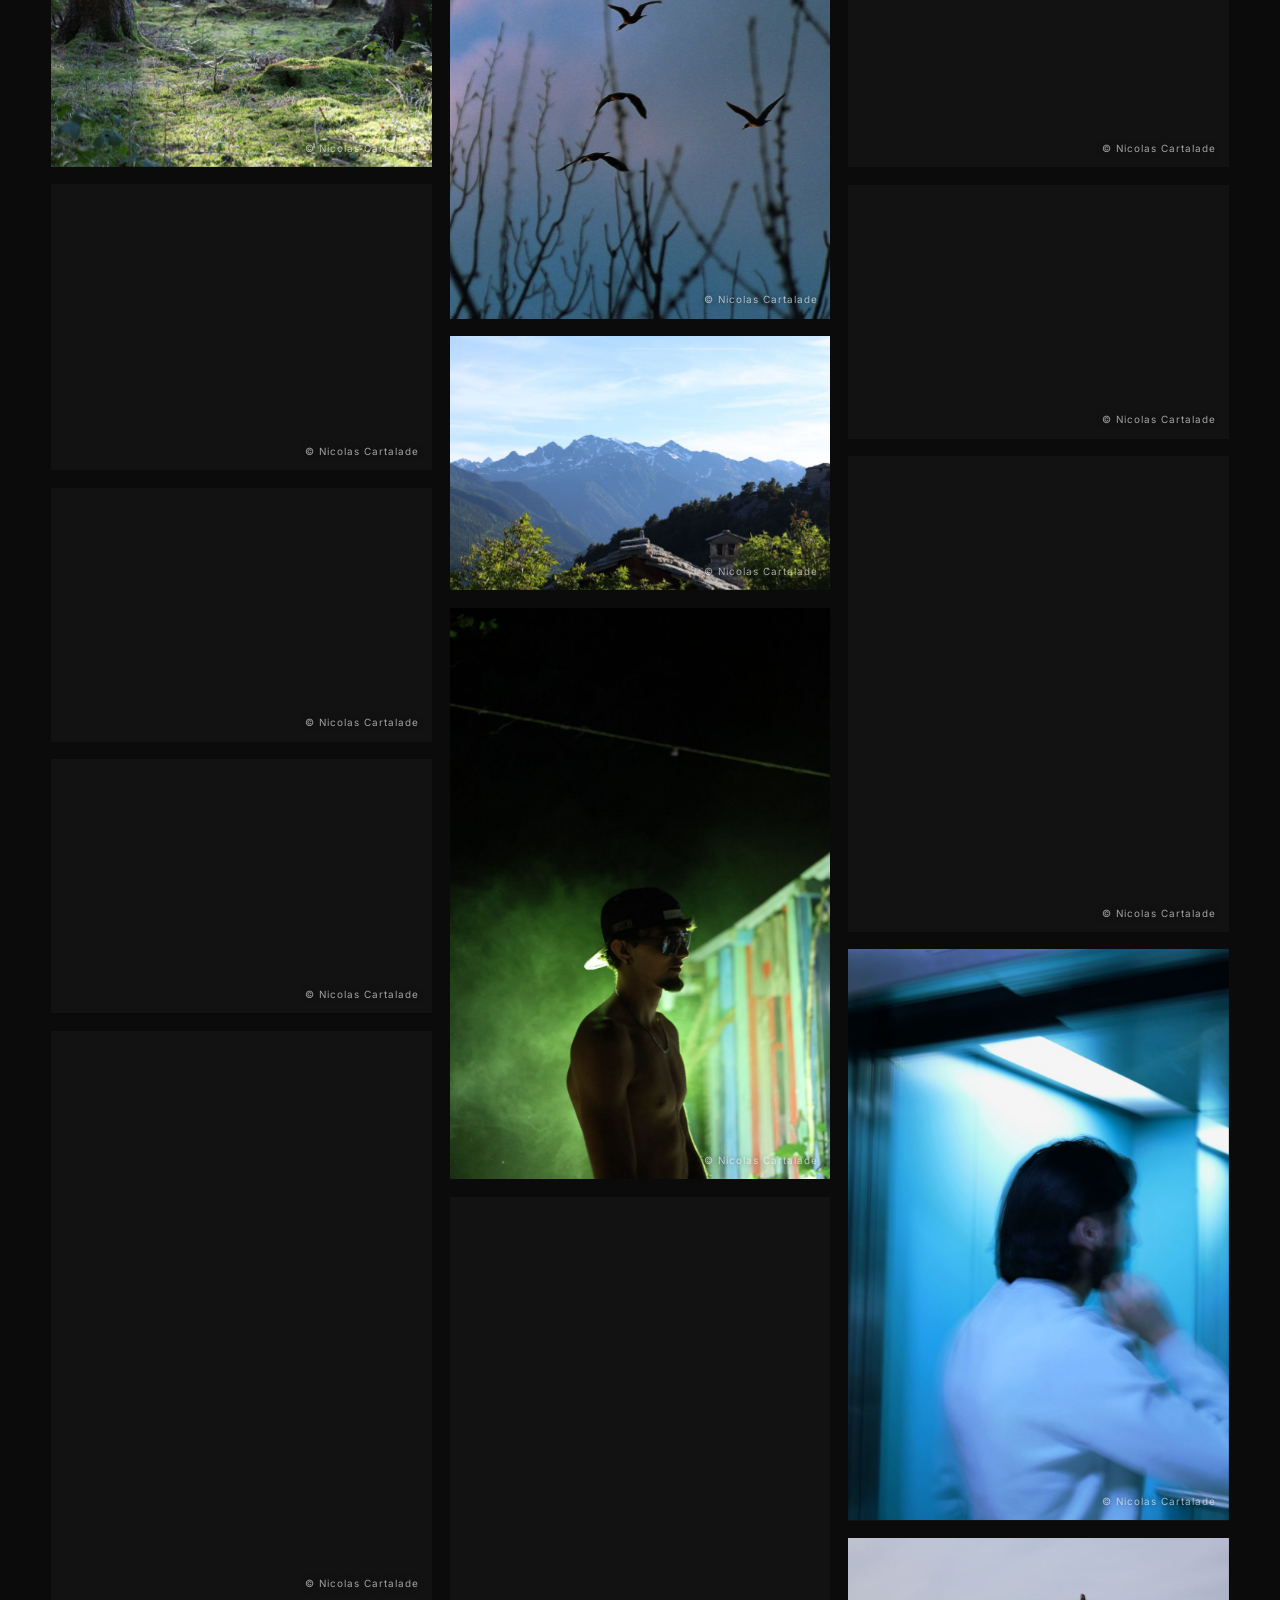
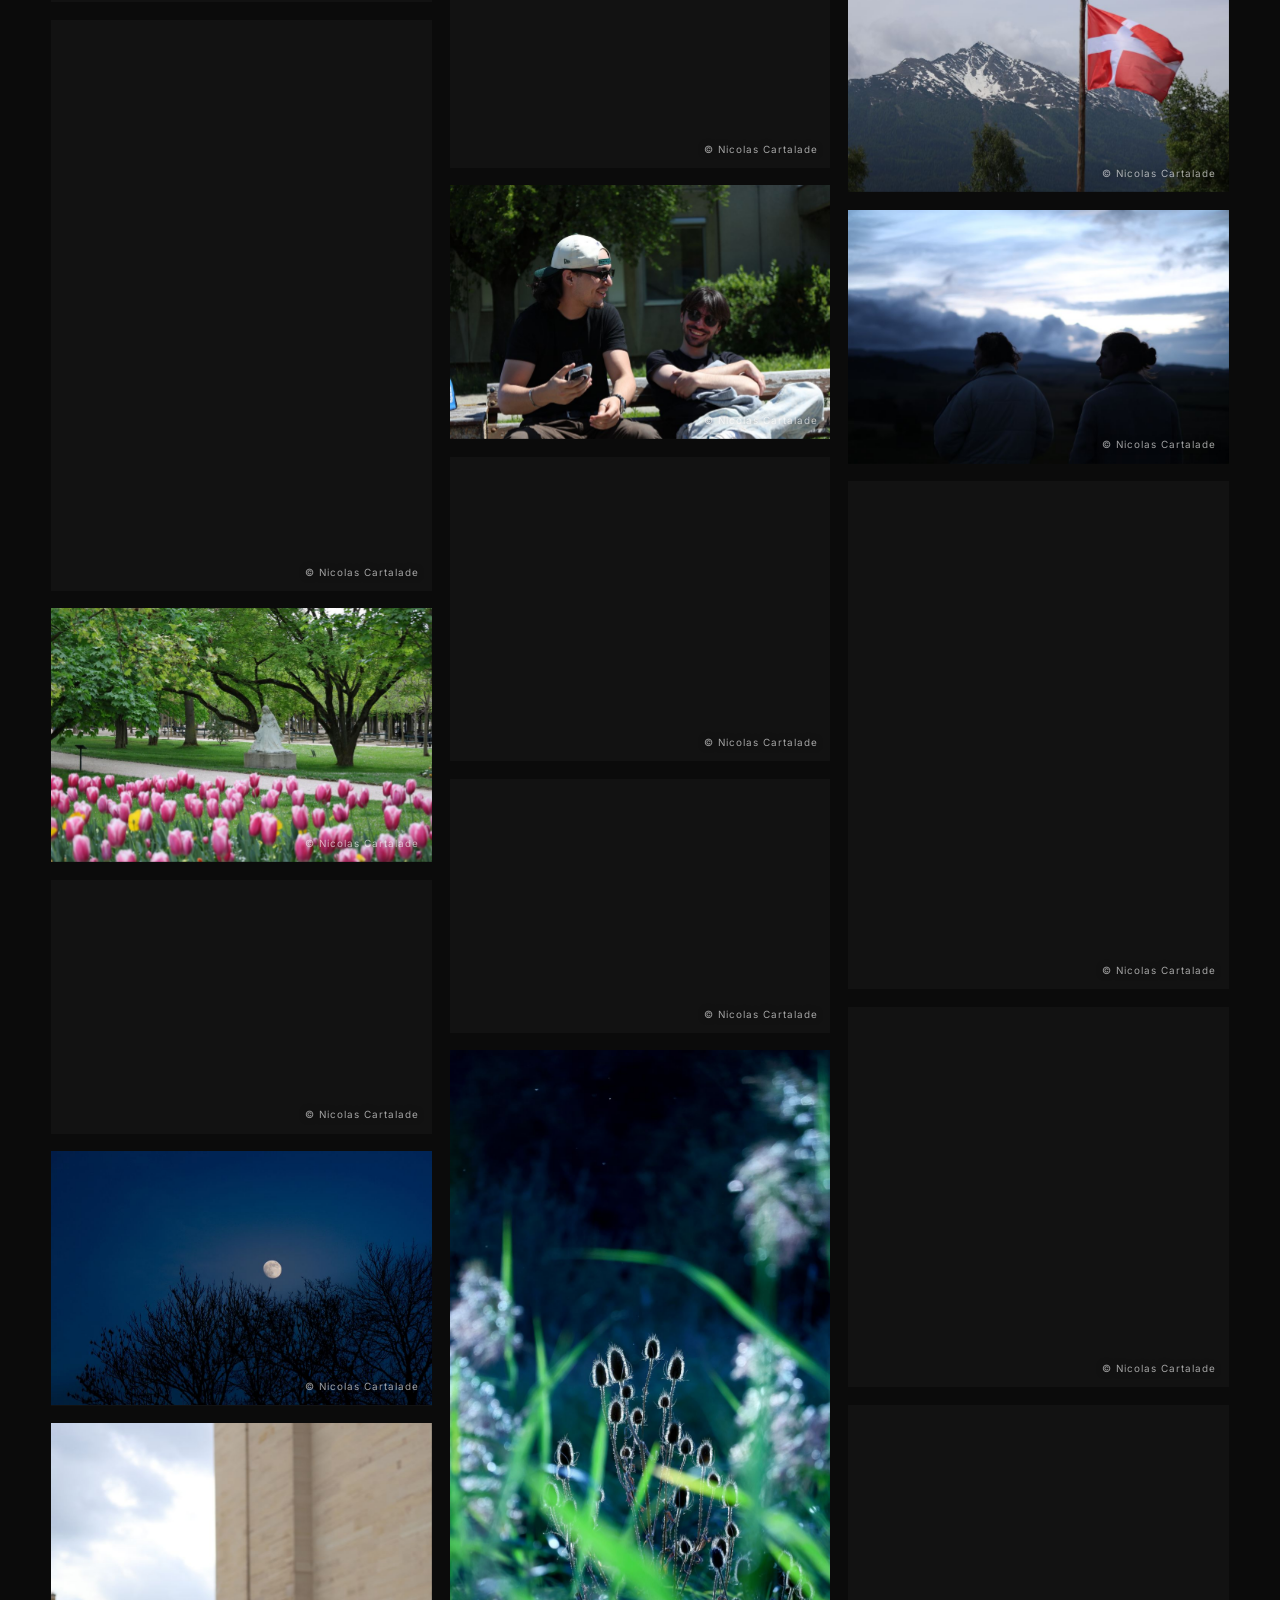
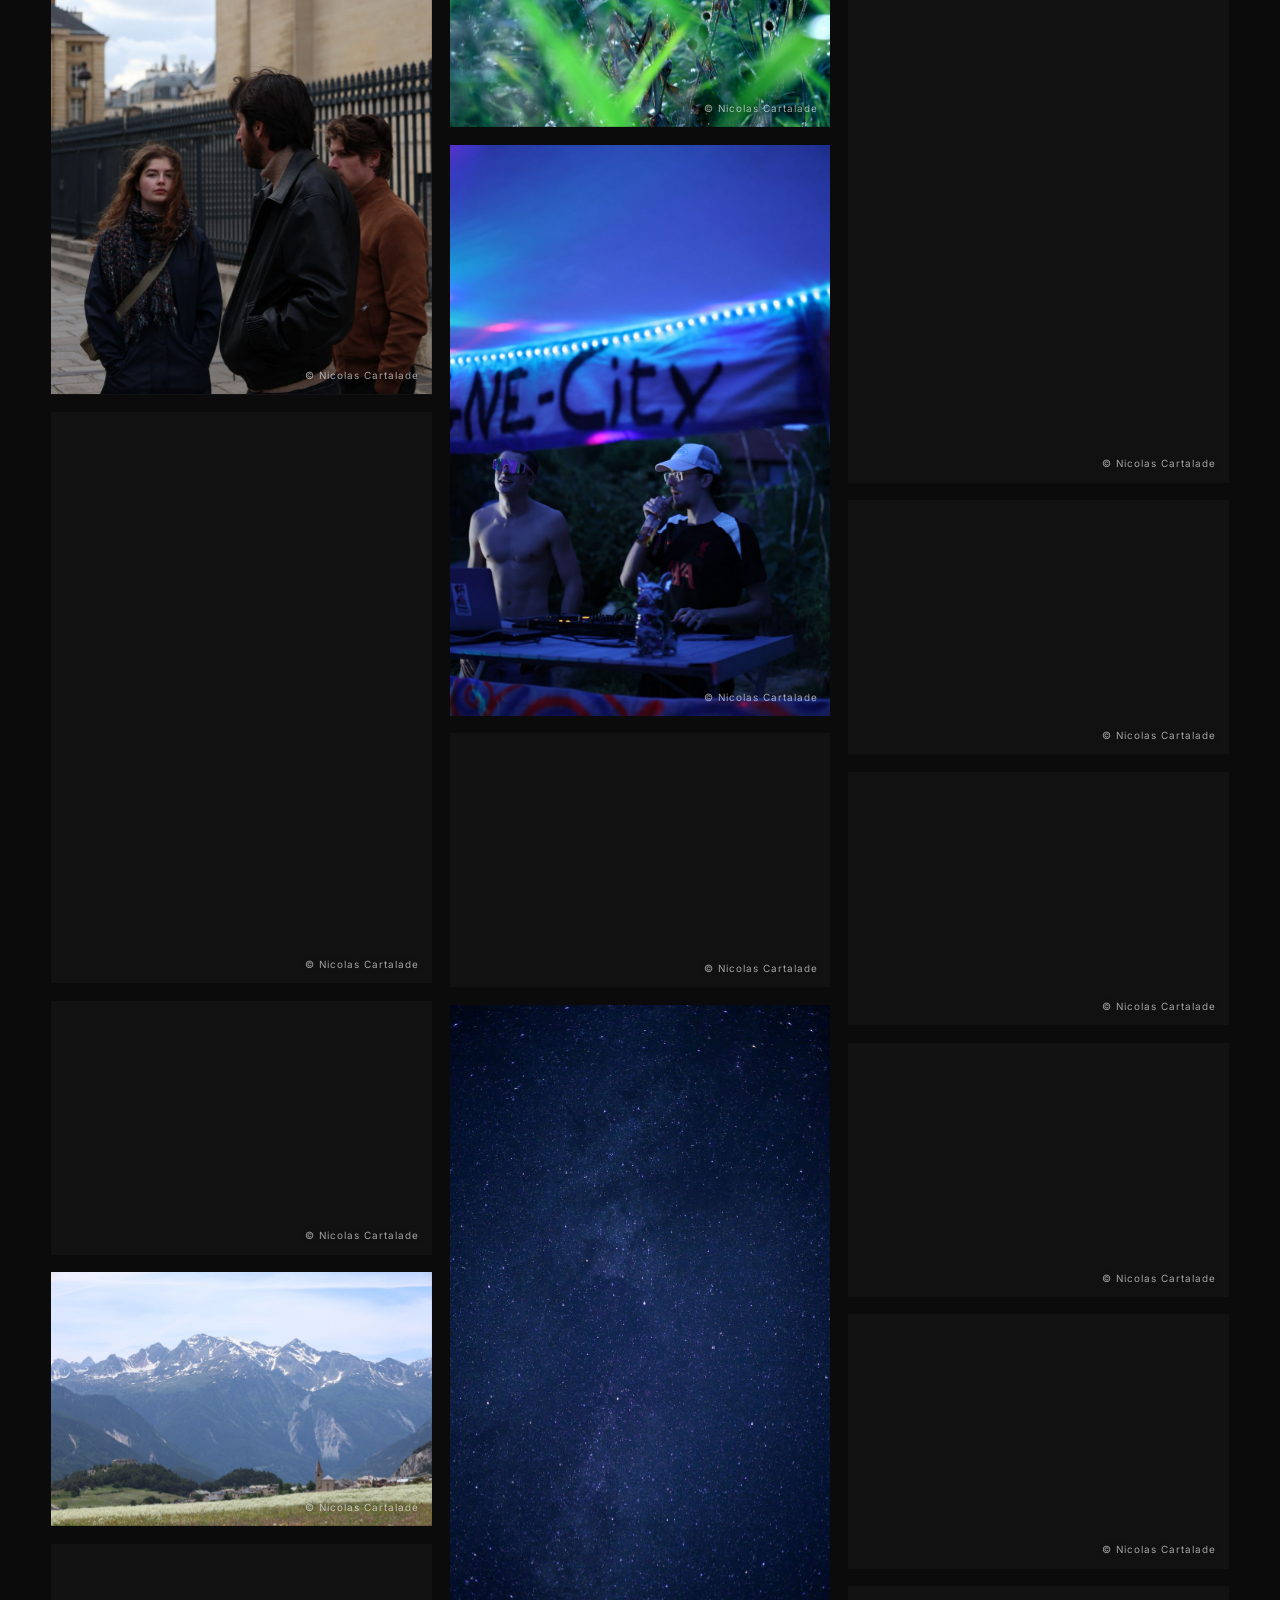
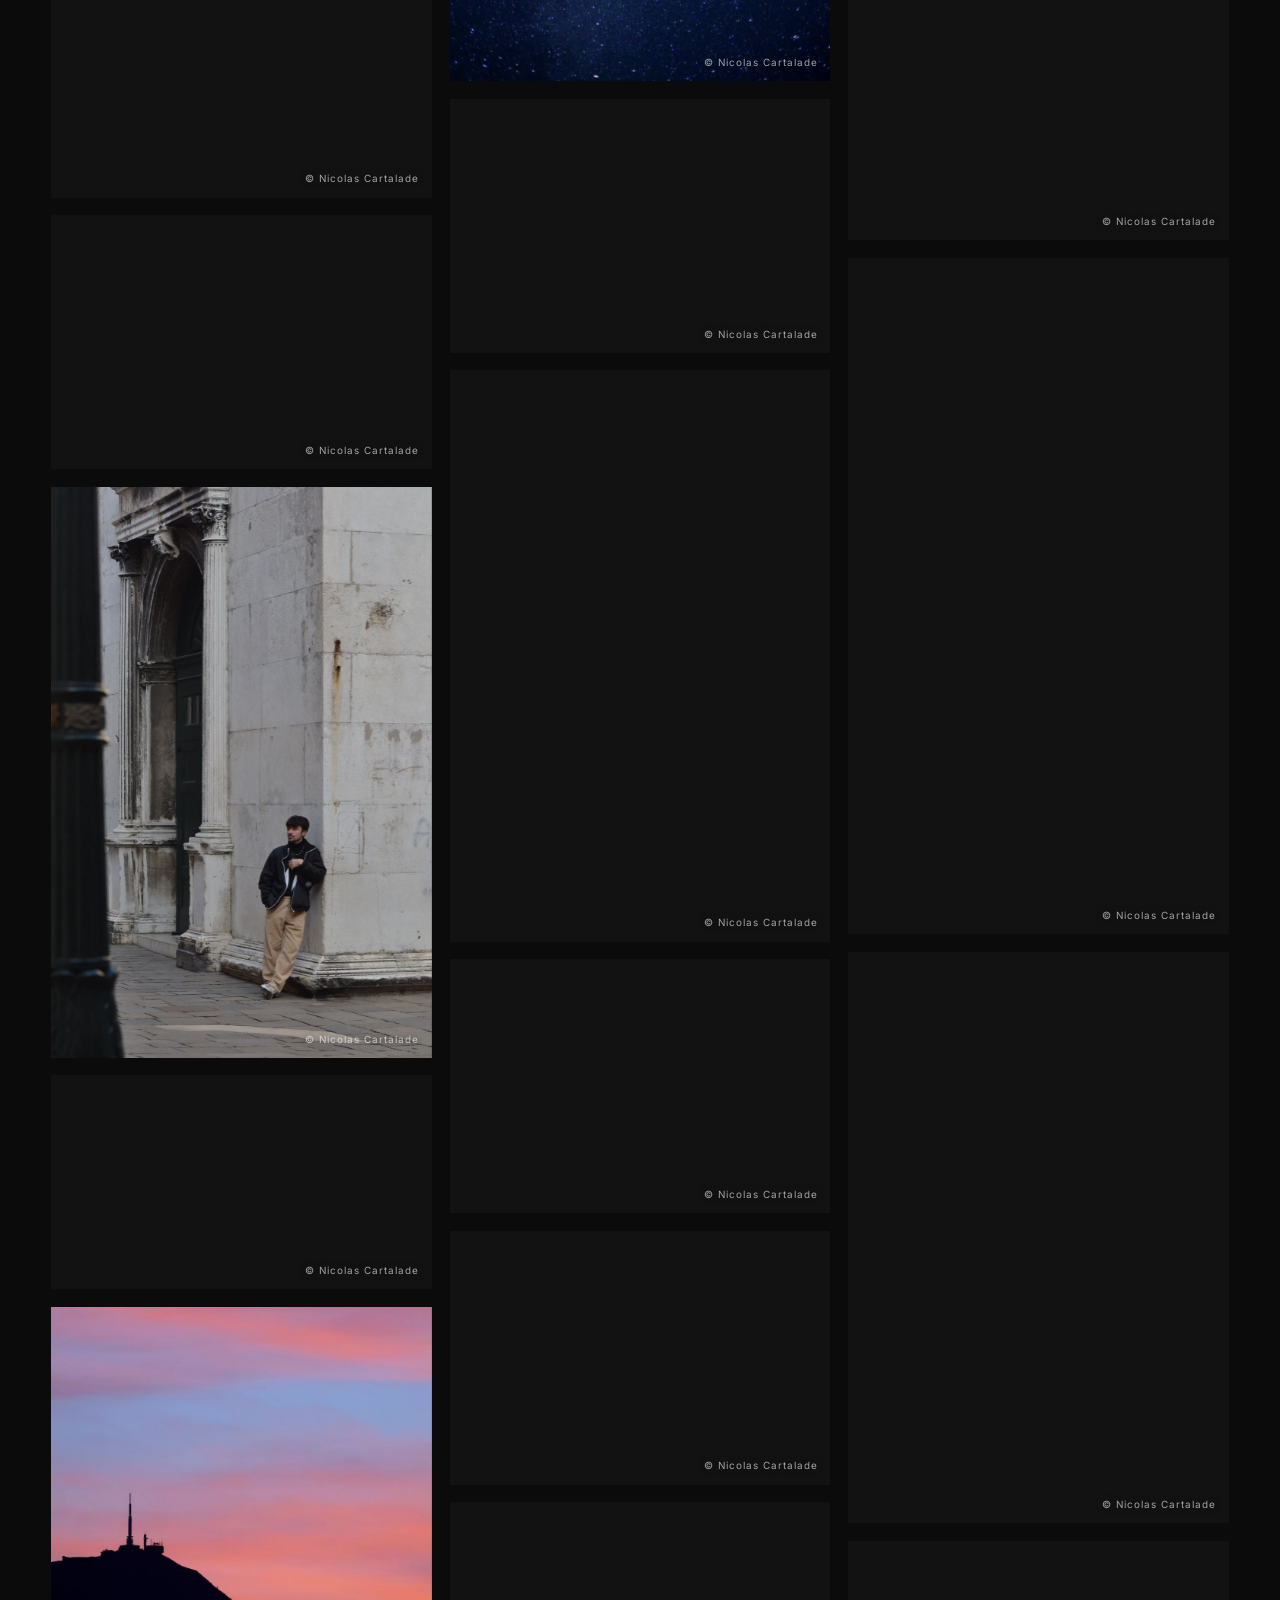
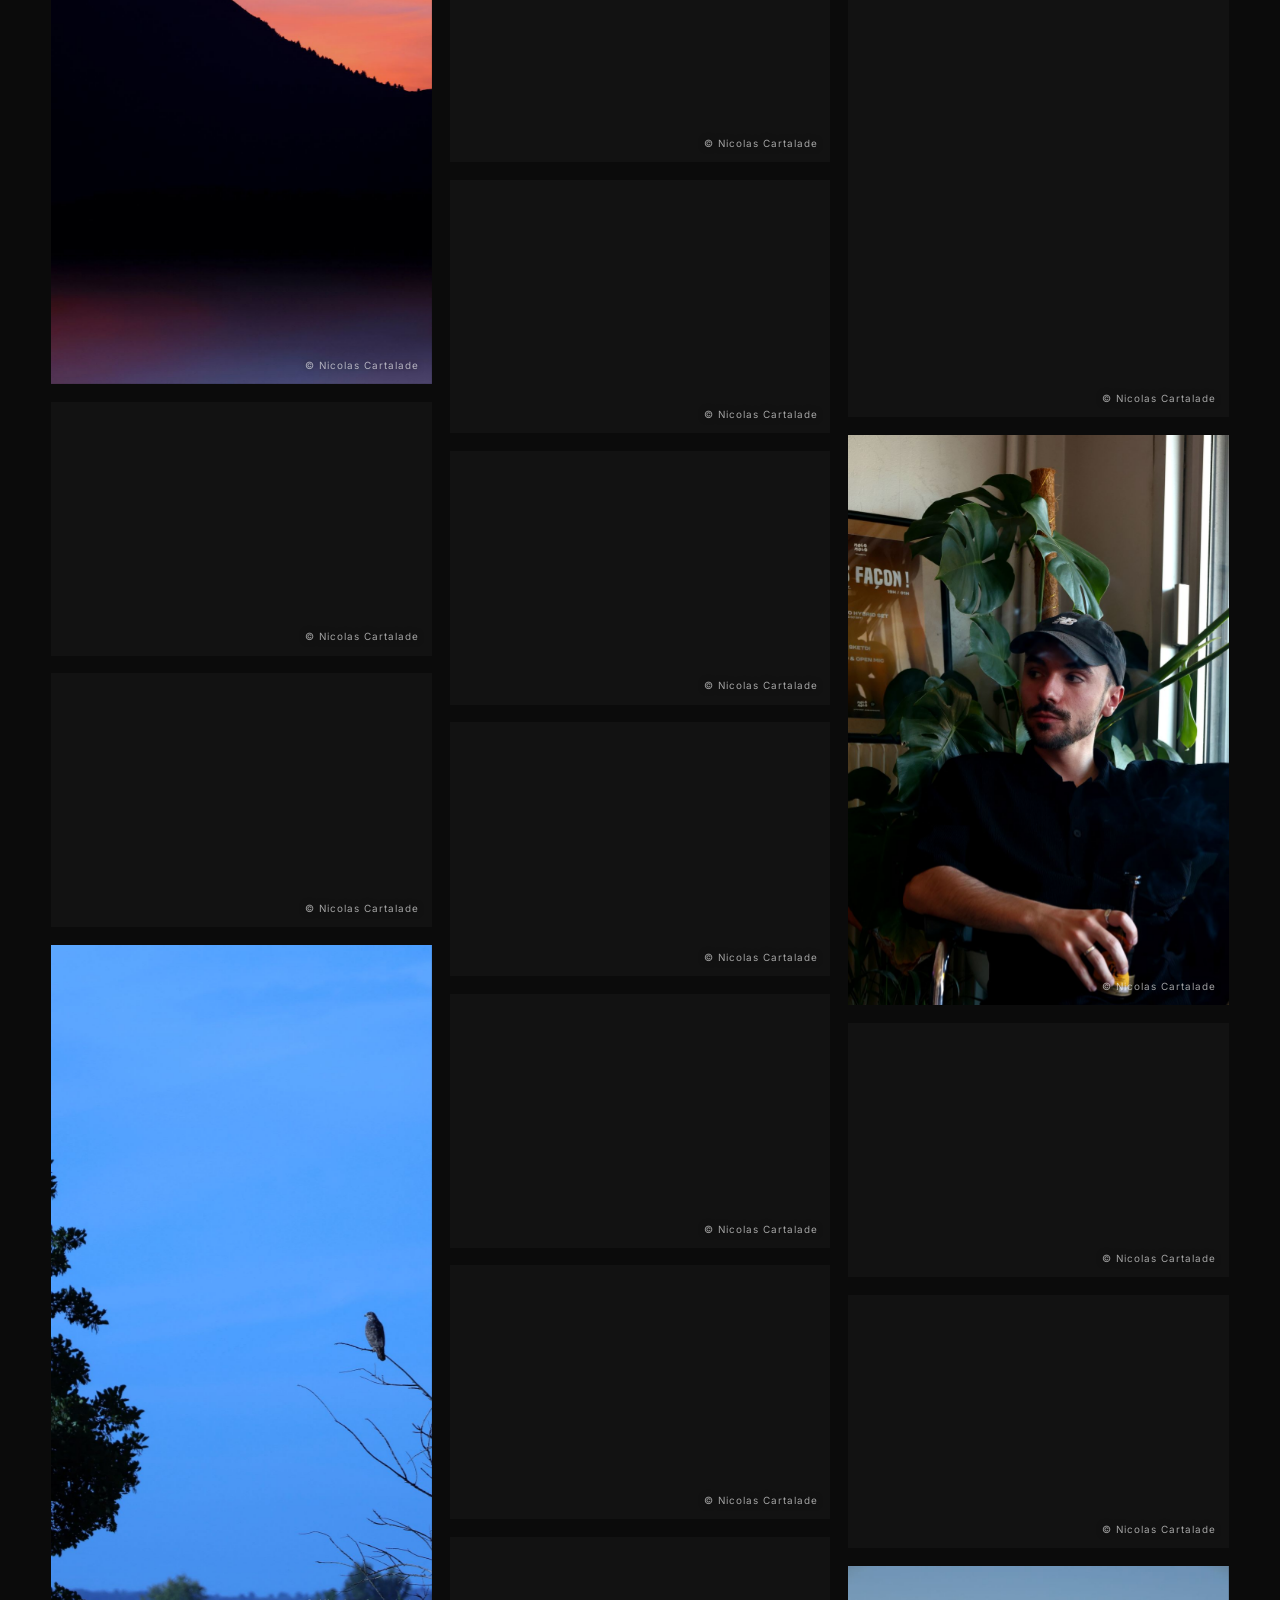
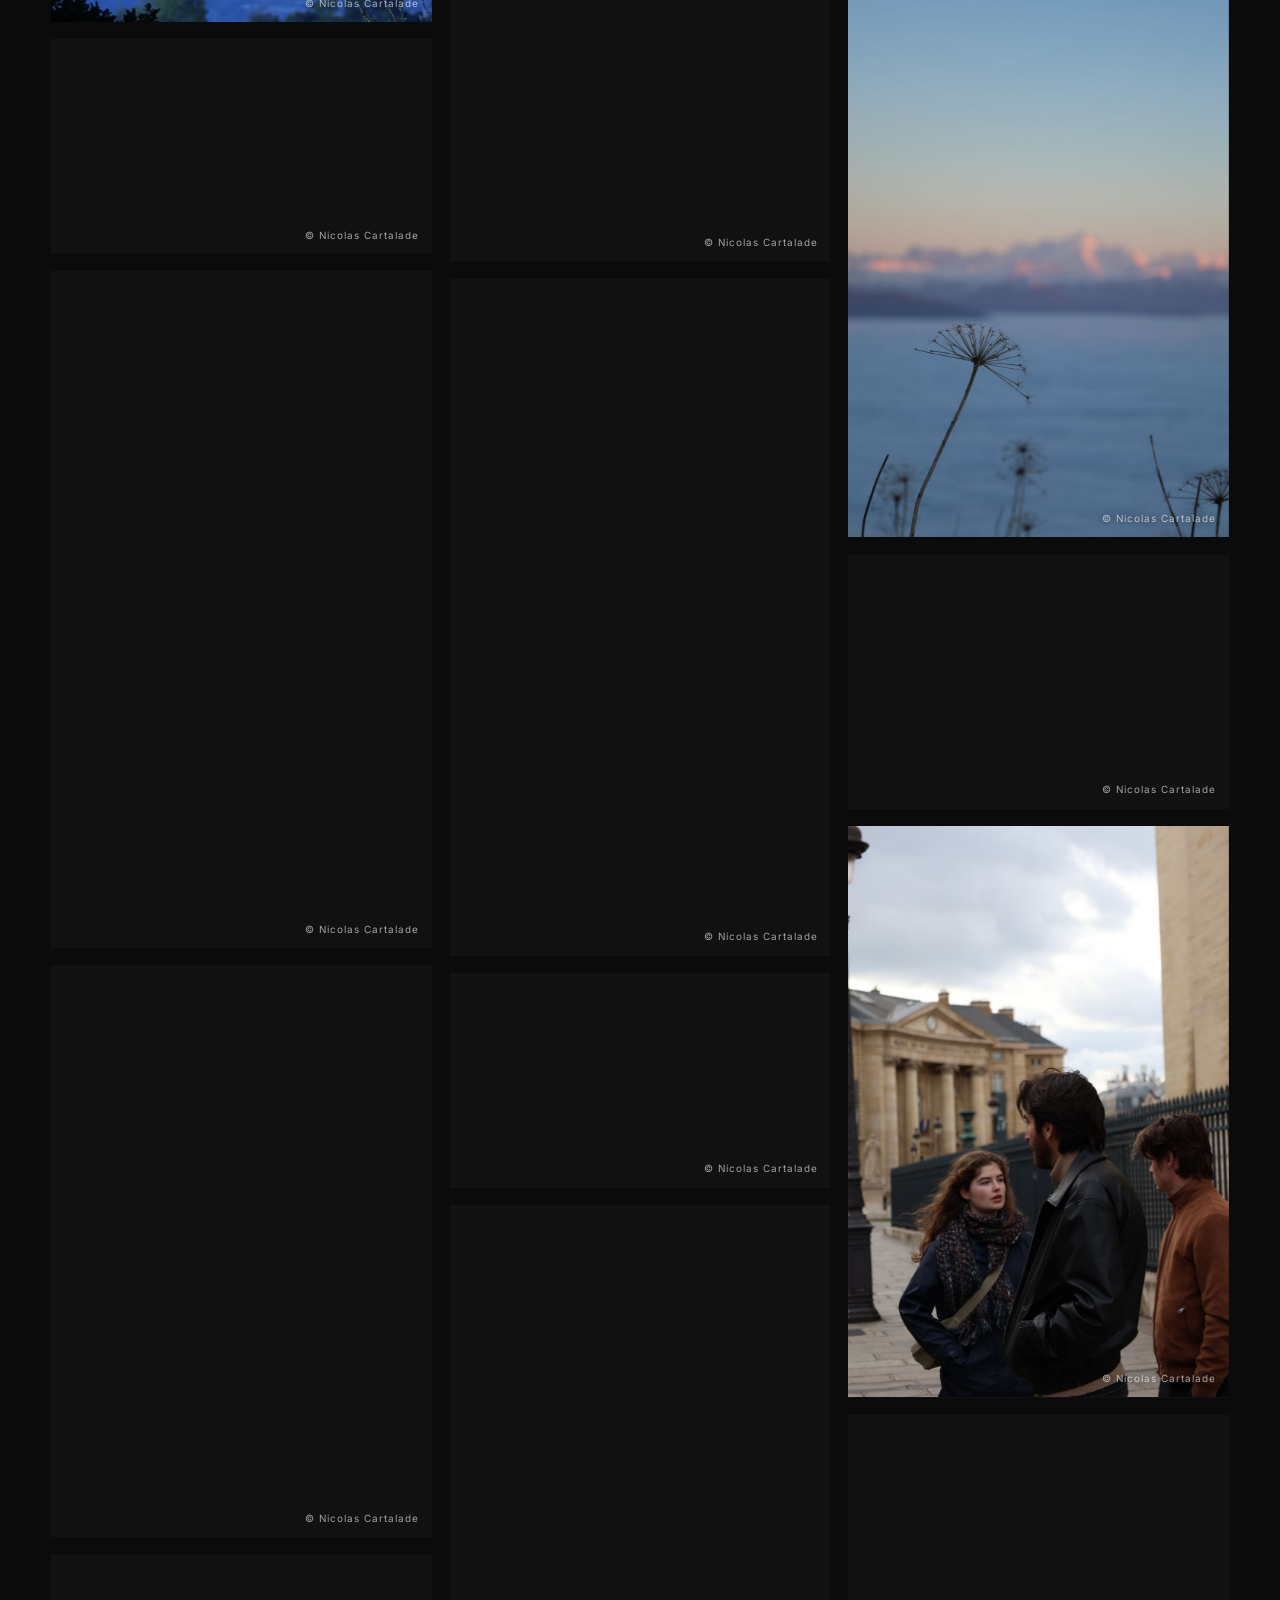
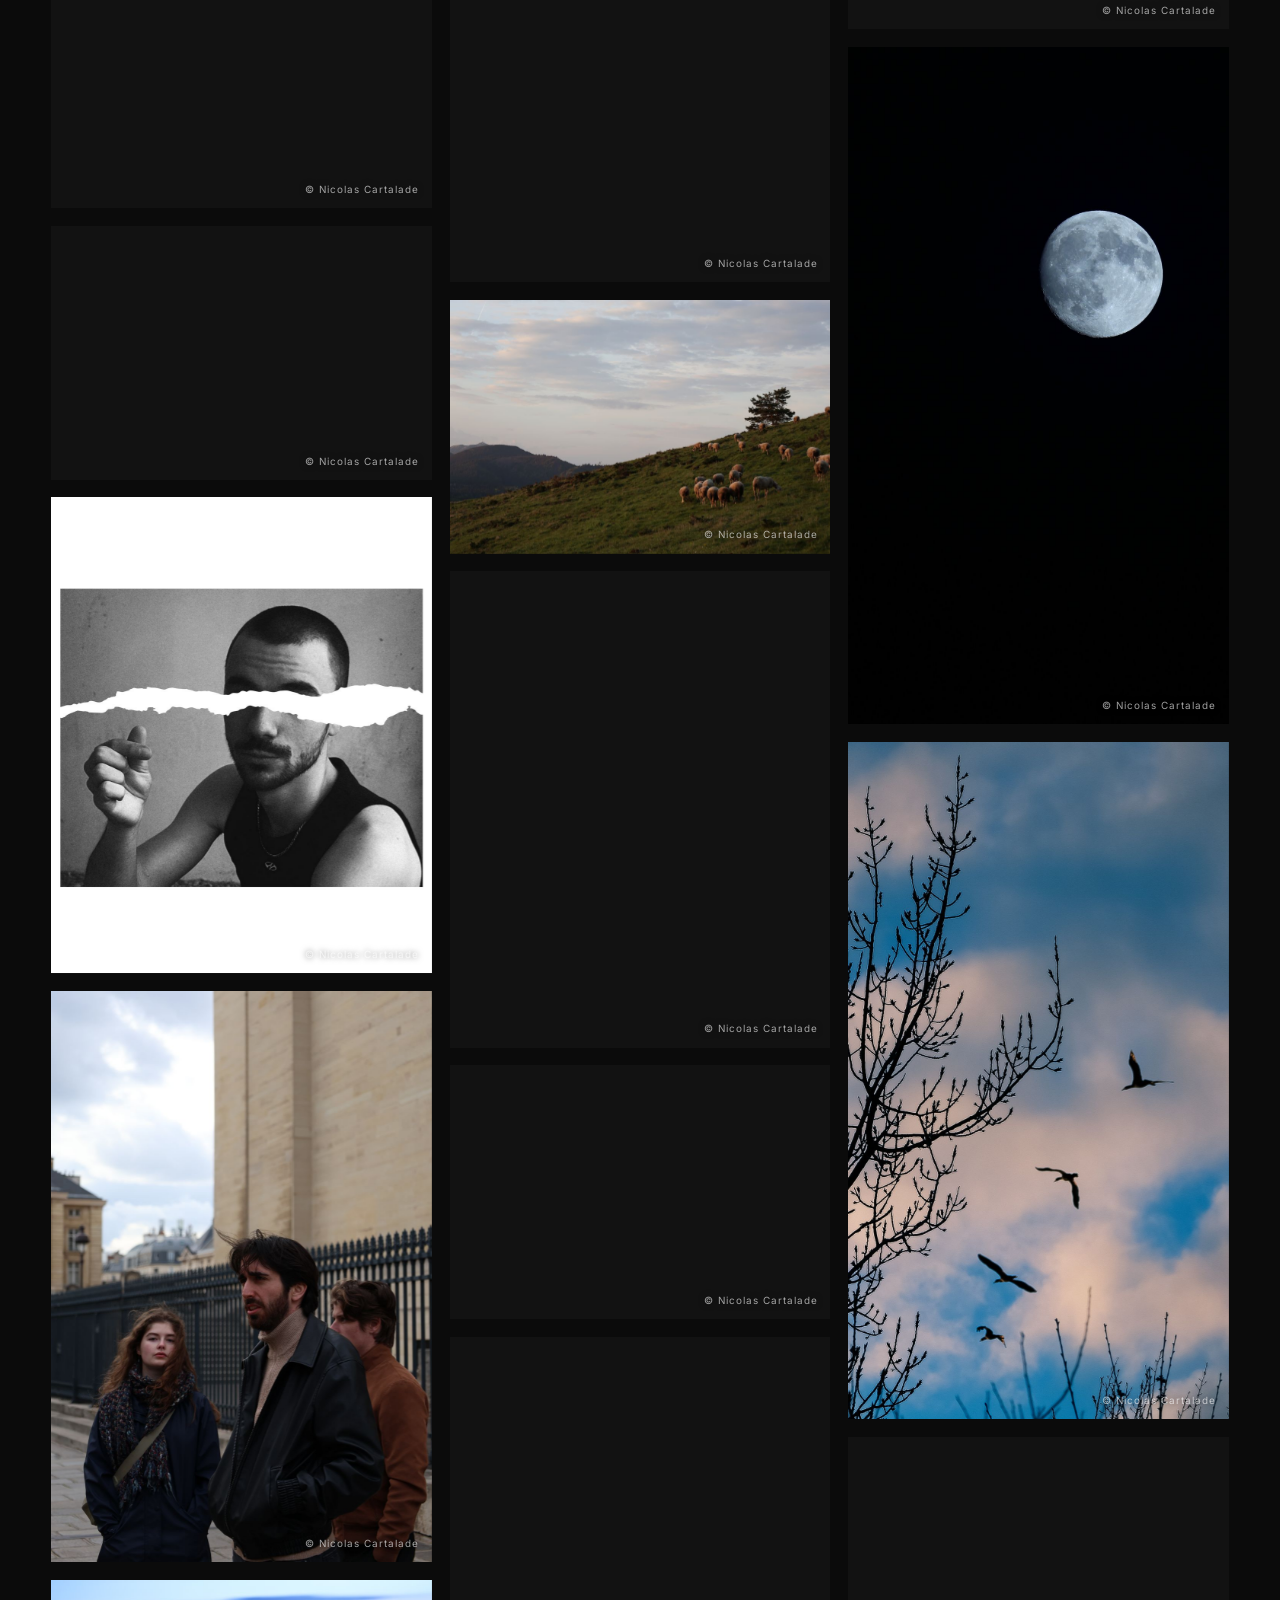
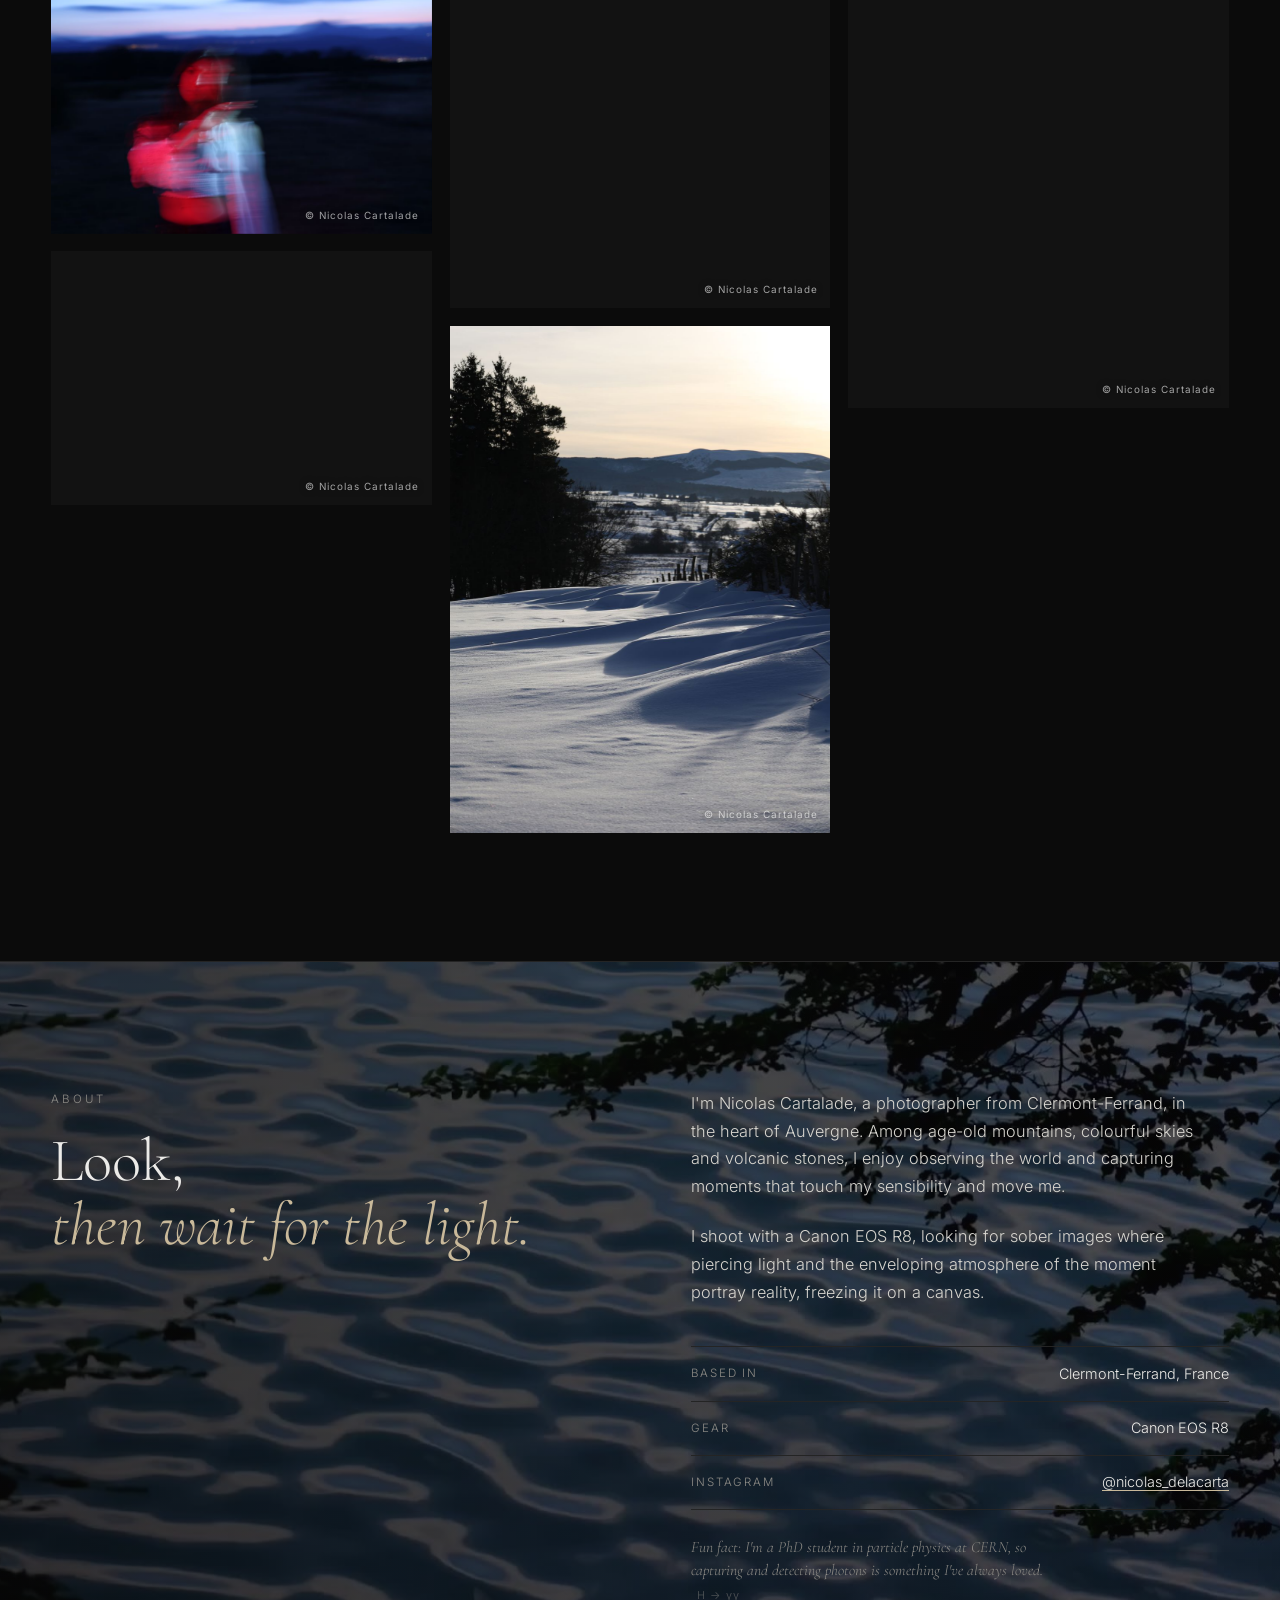
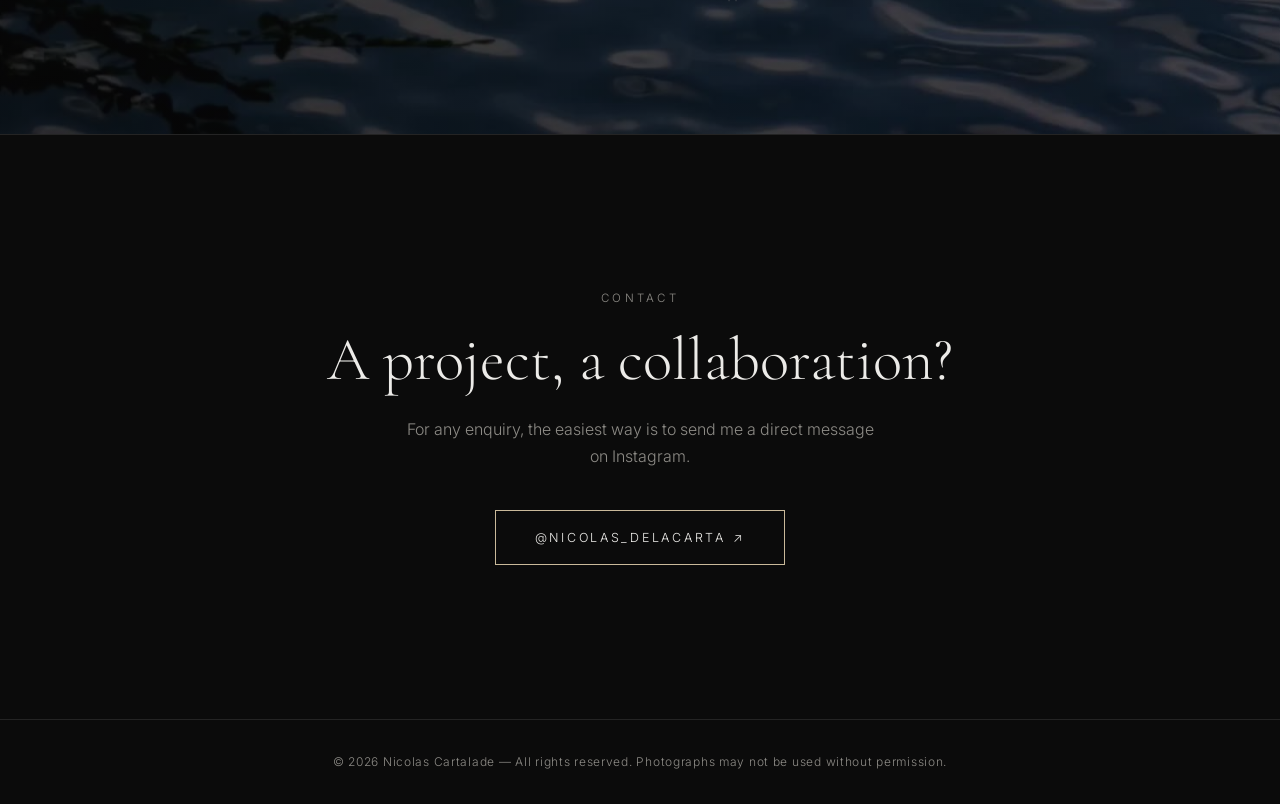
==== commit 41bf4334: "Vérification Google Search Console Co-Authored-By: Claude Sonnet 5.5 <noreply@anthropic.com> Claude-" ====
--- a/en/index.html
+++ b/en/index.html
@@ -6,6 +6,7 @@
   <title>Nicolas Cartalade — Photographer · Clermont-Ferrand</title>
   <meta name="description" content="Portfolio of Nicolas Cartalade, a photographer based in Clermont-Ferrand, Auvergne, France. Photographs shot on a Canon EOS R8.">
   <meta name="author" content="Nicolas Cartalade">
+  <meta name="google-site-verification" content="XUan2F2ObWwNL4P-rXEk6kCsHaj9L9NRPc9Z0YMcqzI" />
   <link rel="canonical" href="https://nicolascartalade.github.io/Le_Livre/en/">
   <link rel="alternate" hreflang="fr" href="https://nicolascartalade.github.io/Le_Livre/">
   <link rel="alternate" hreflang="en" href="https://nicolascartalade.github.io/Le_Livre/en/">
@@ -17,7 +18,7 @@
   <link rel="preconnect" href="https://fonts.googleapis.com">
   <link rel="preconnect" href="https://fonts.gstatic.com" crossorigin>
   <link href="https://fonts.googleapis.com/css2?family=Cormorant+Garamond:ital,wght@0,300;0,400;0,500;1,300;1,400&family=Inter:wght@300;400;500&display=swap" rel="stylesheet">
-  <link rel="stylesheet" href="../style.css?v=22">
+  <link rel="stylesheet" href="../style.css?v=23">
 </head>
 <body>
 
@@ -101,8 +102,8 @@
     <button class="lb-nav lb-next" id="lbNext" aria-label="Next photo">→</button>
   </div>
 
-  <script src="../photos.js?v=22"></script>
-  <script src="../script.js?v=22"></script>
+  <script src="../photos.js?v=23"></script>
+  <script src="../script.js?v=23"></script>
   <script data-goatcounter="https://blueskyll.goatcounter.com/count" async src="https://gc.zgo.at/count.js"></script>
 </body>
 </html>
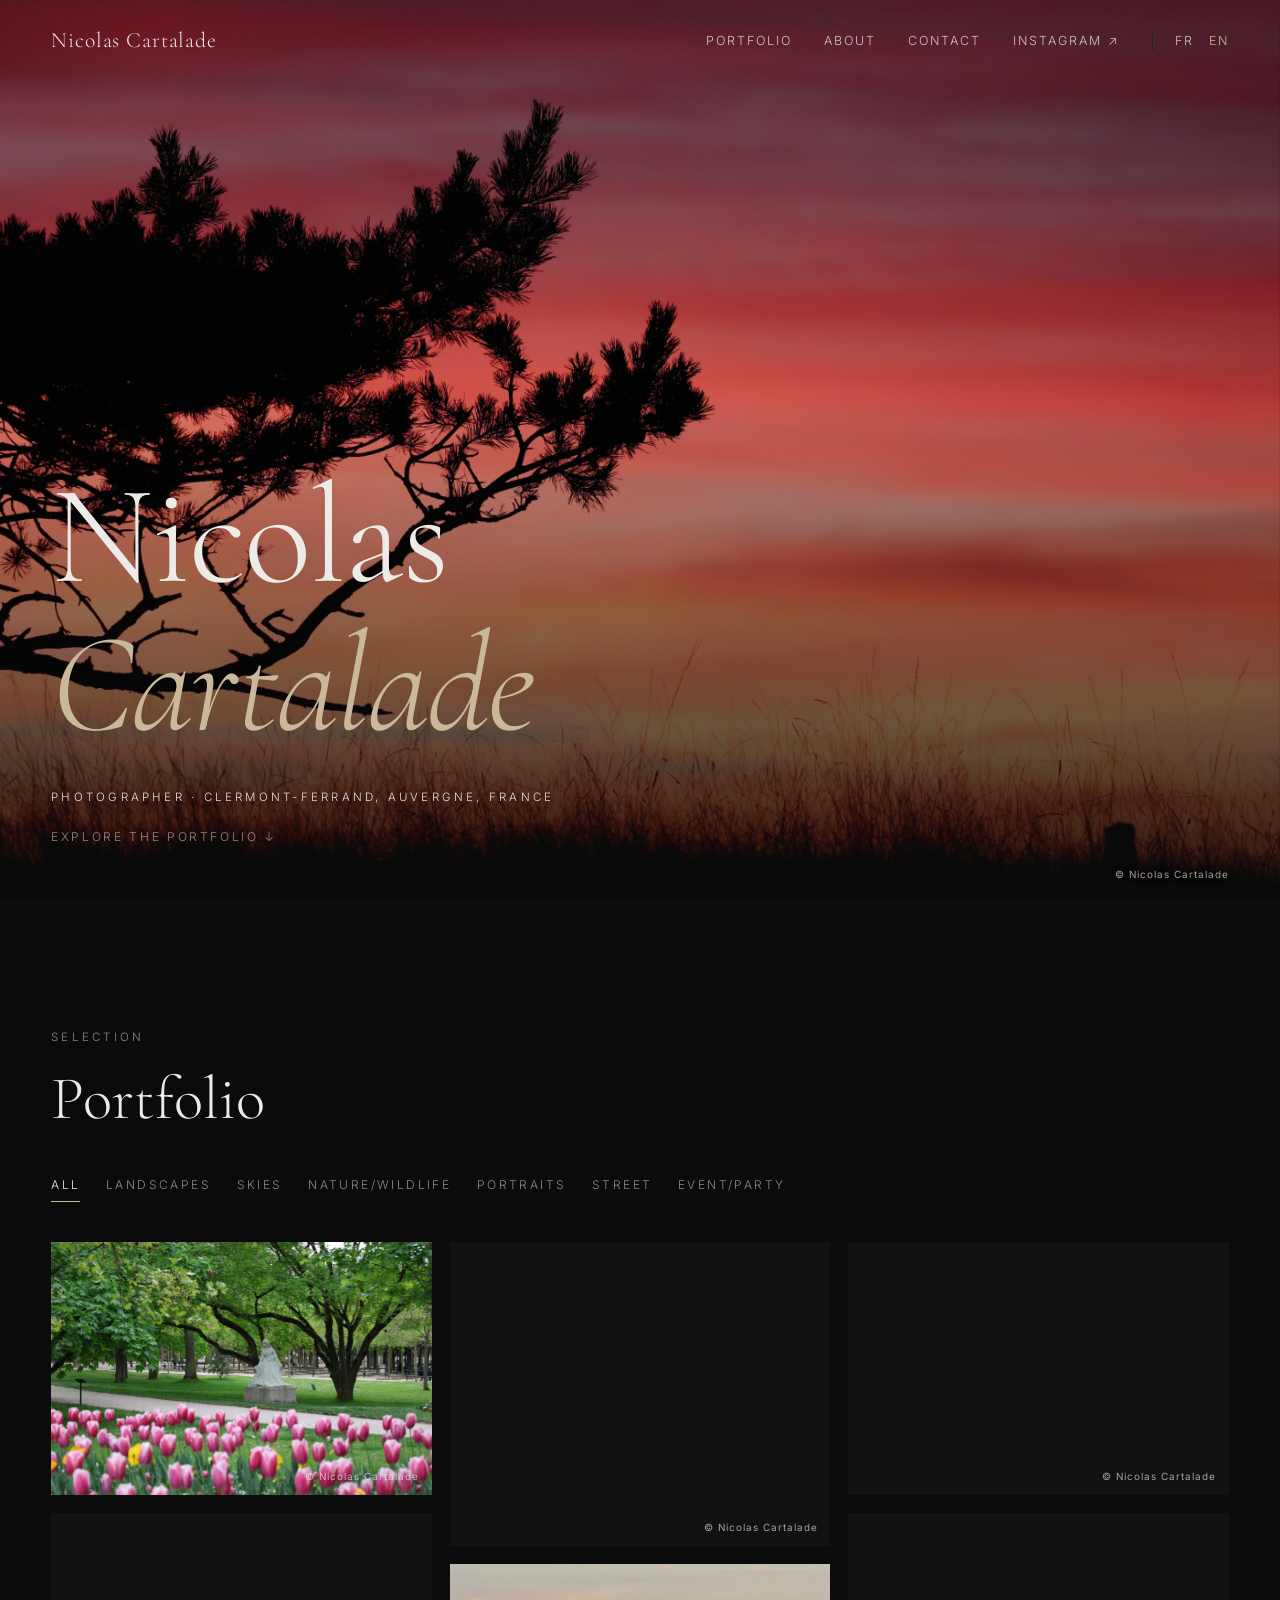
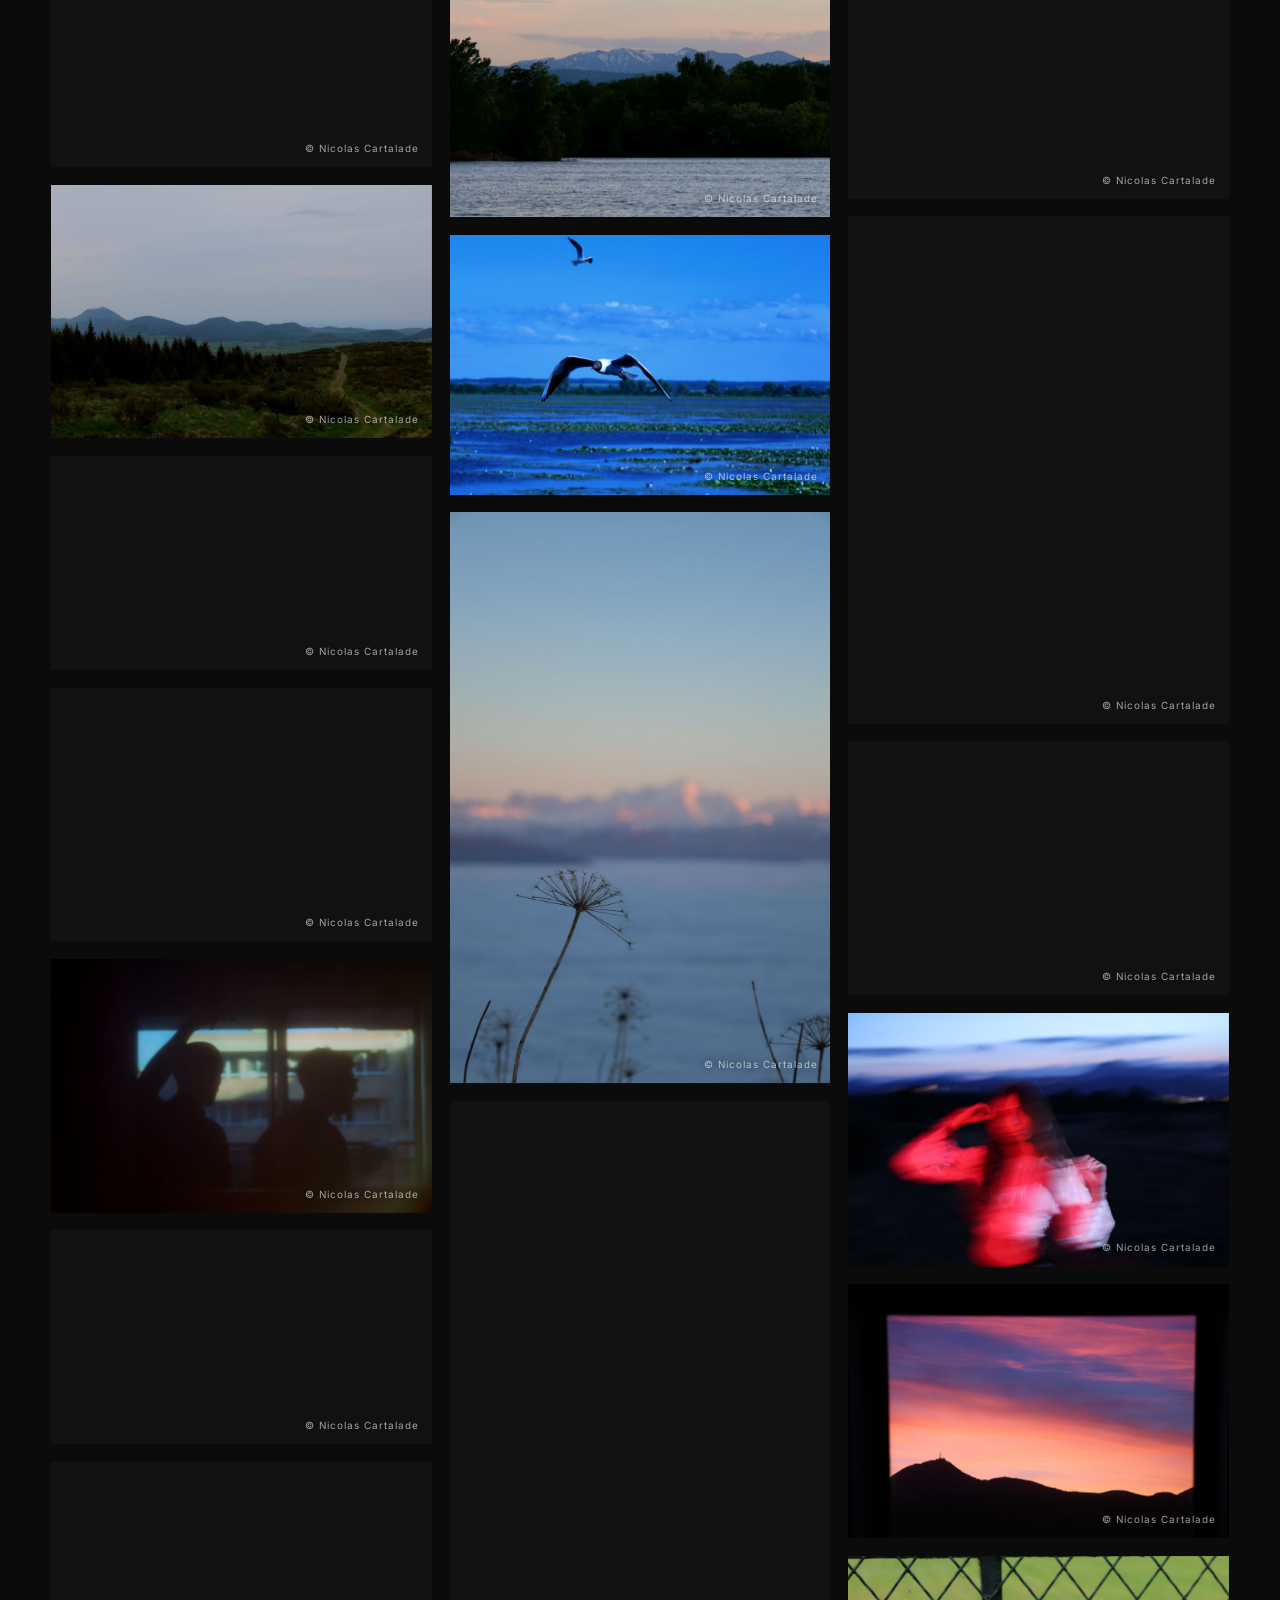
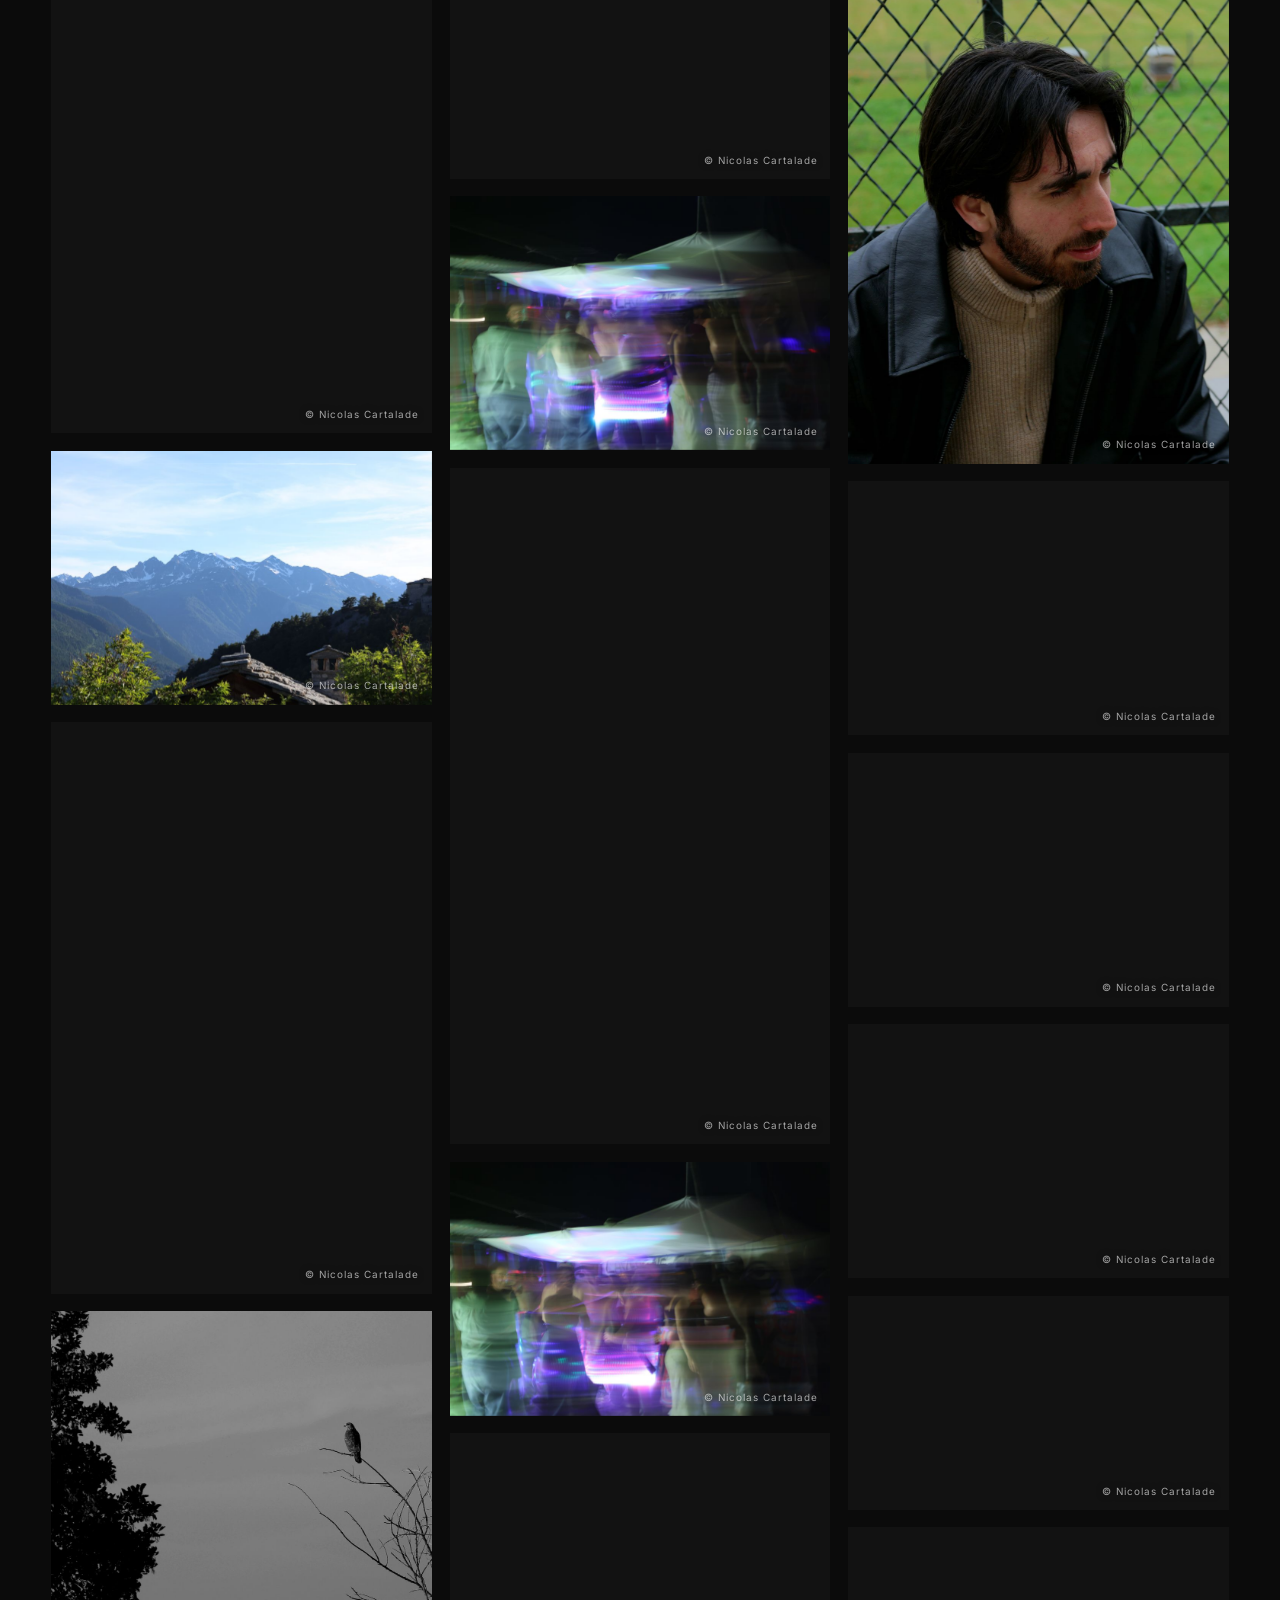
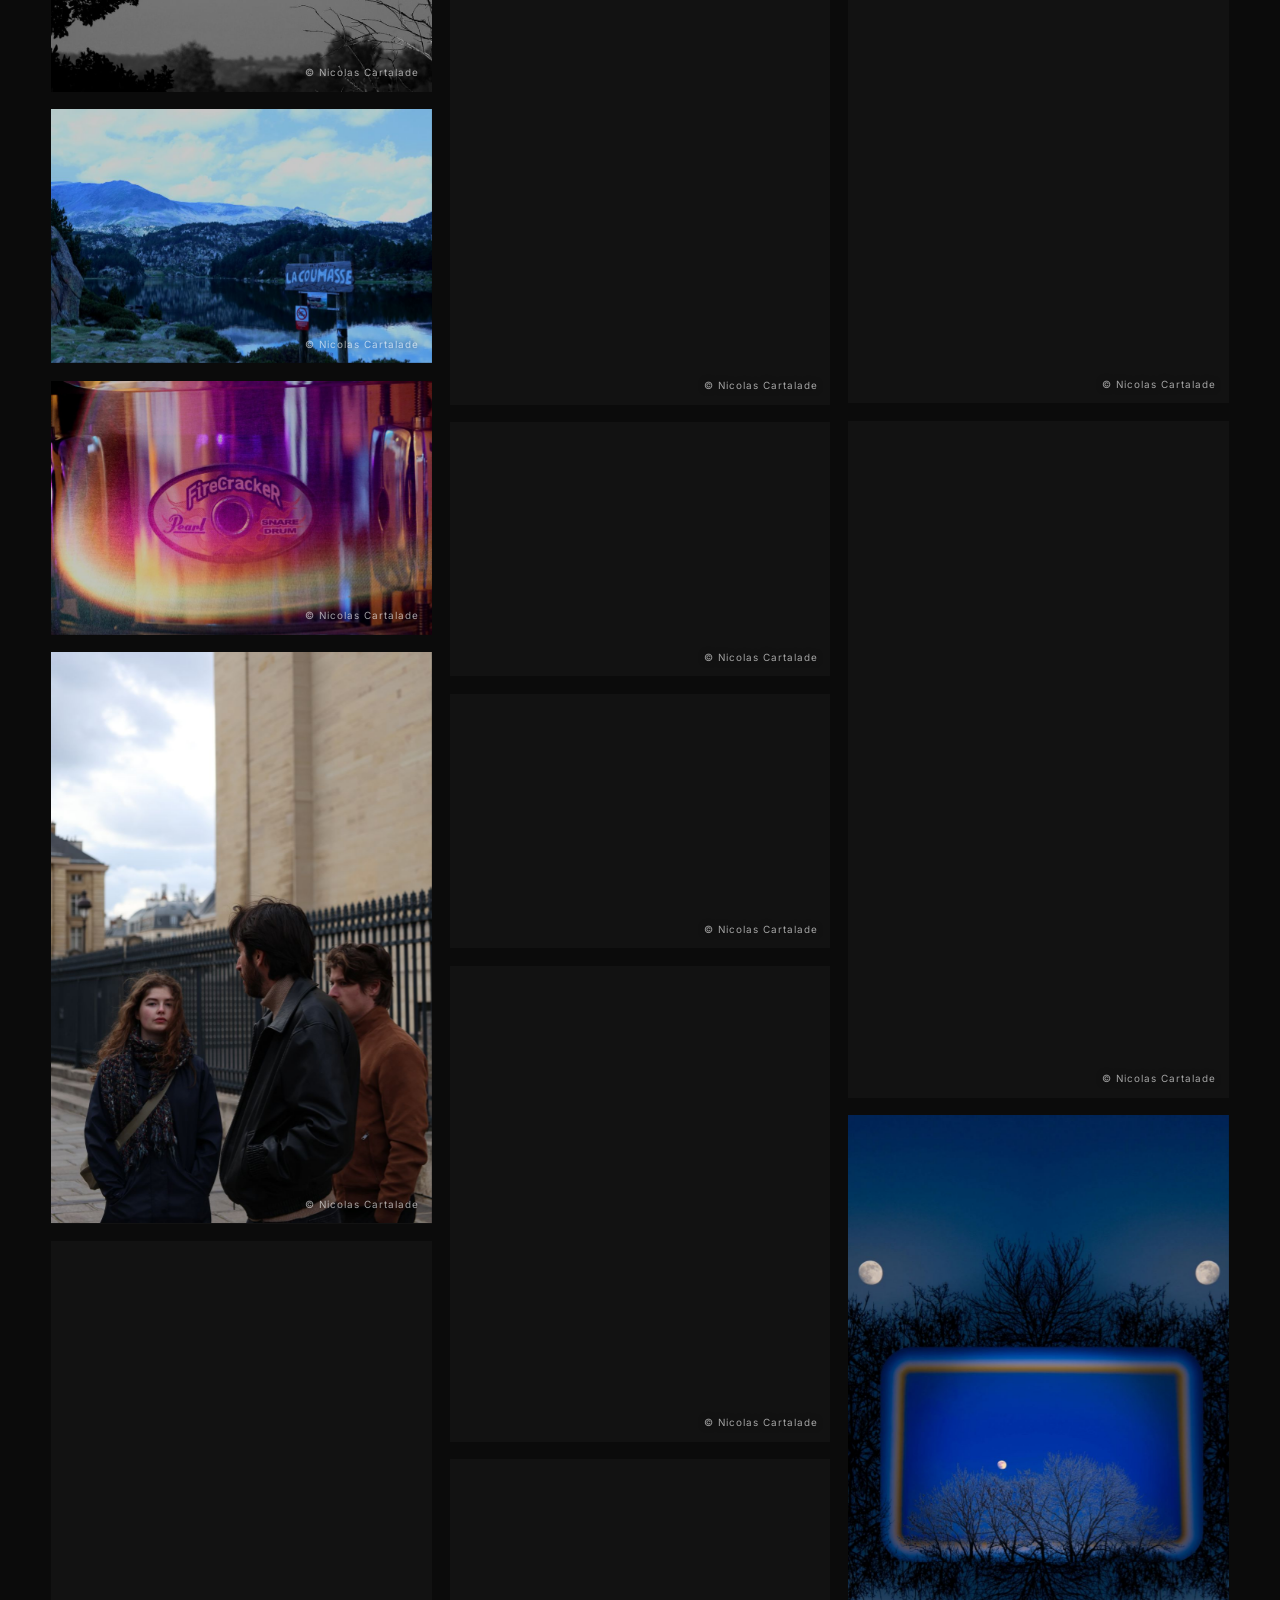
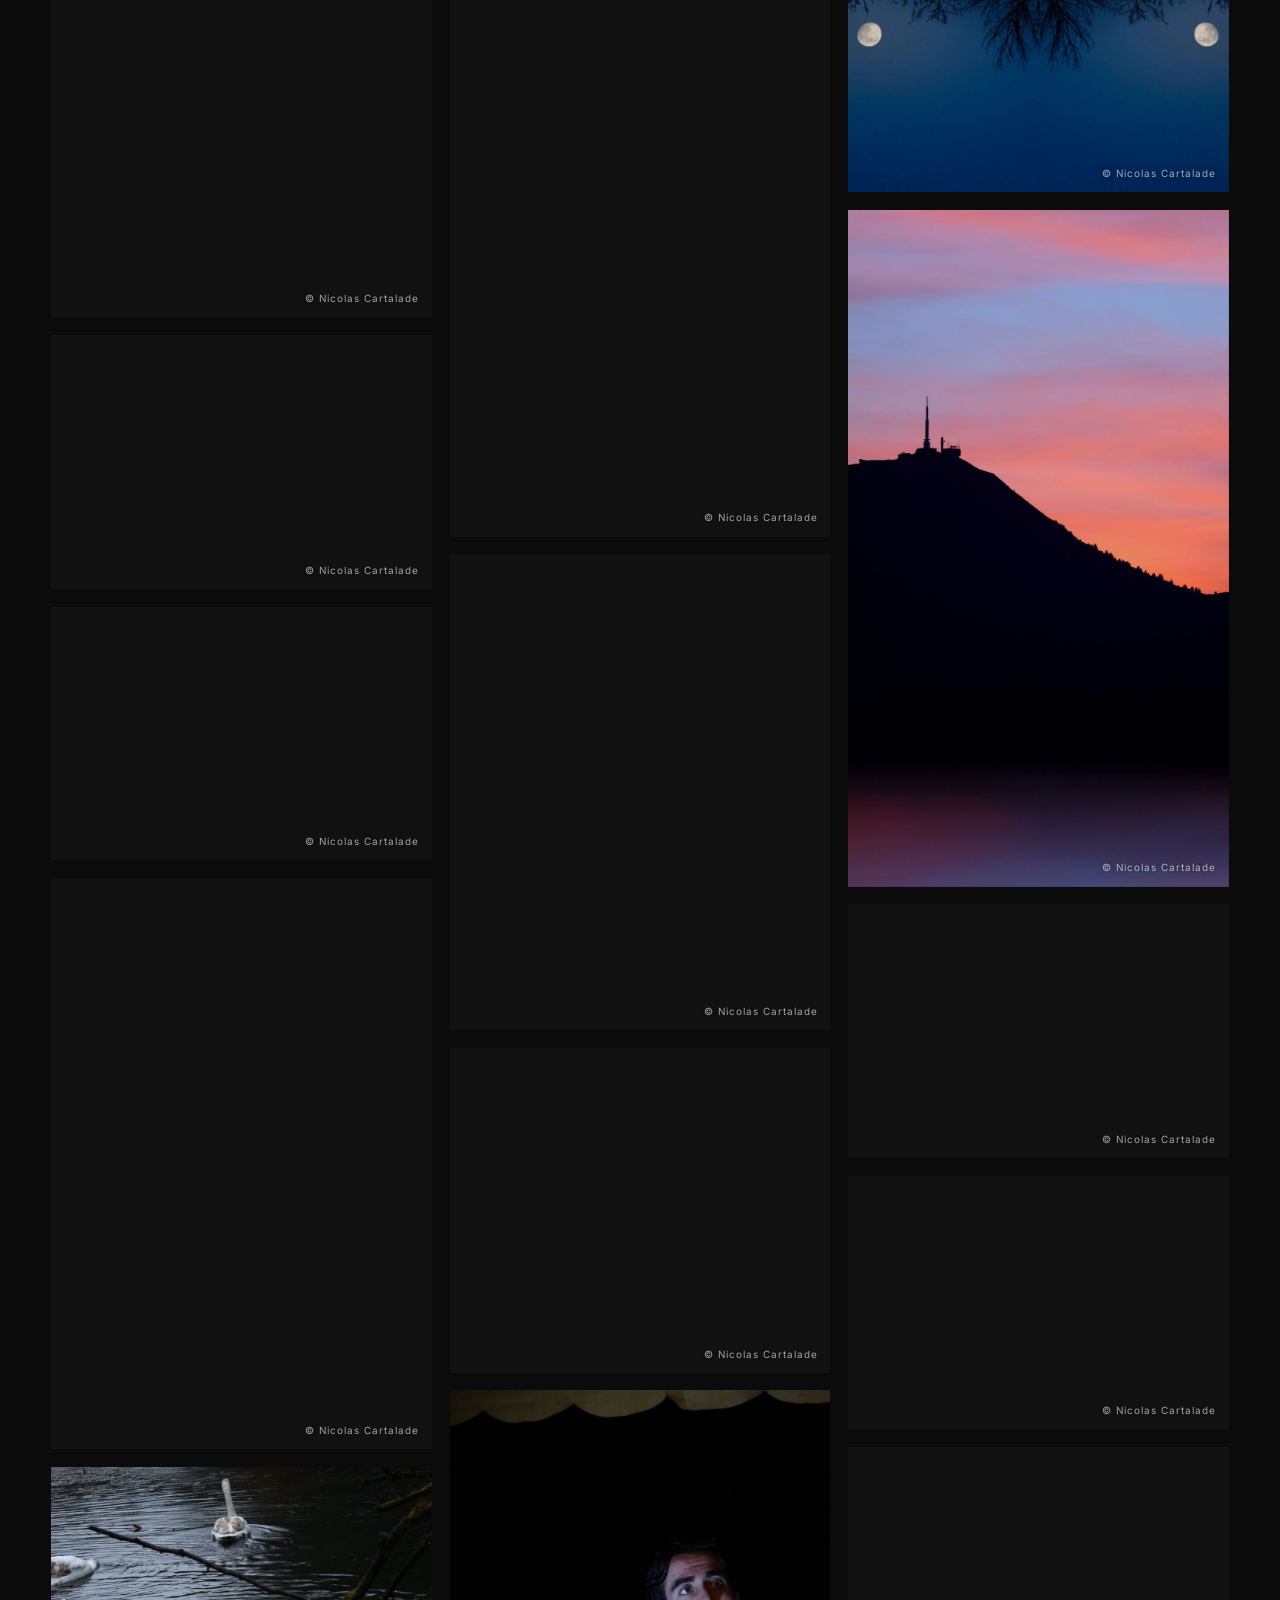
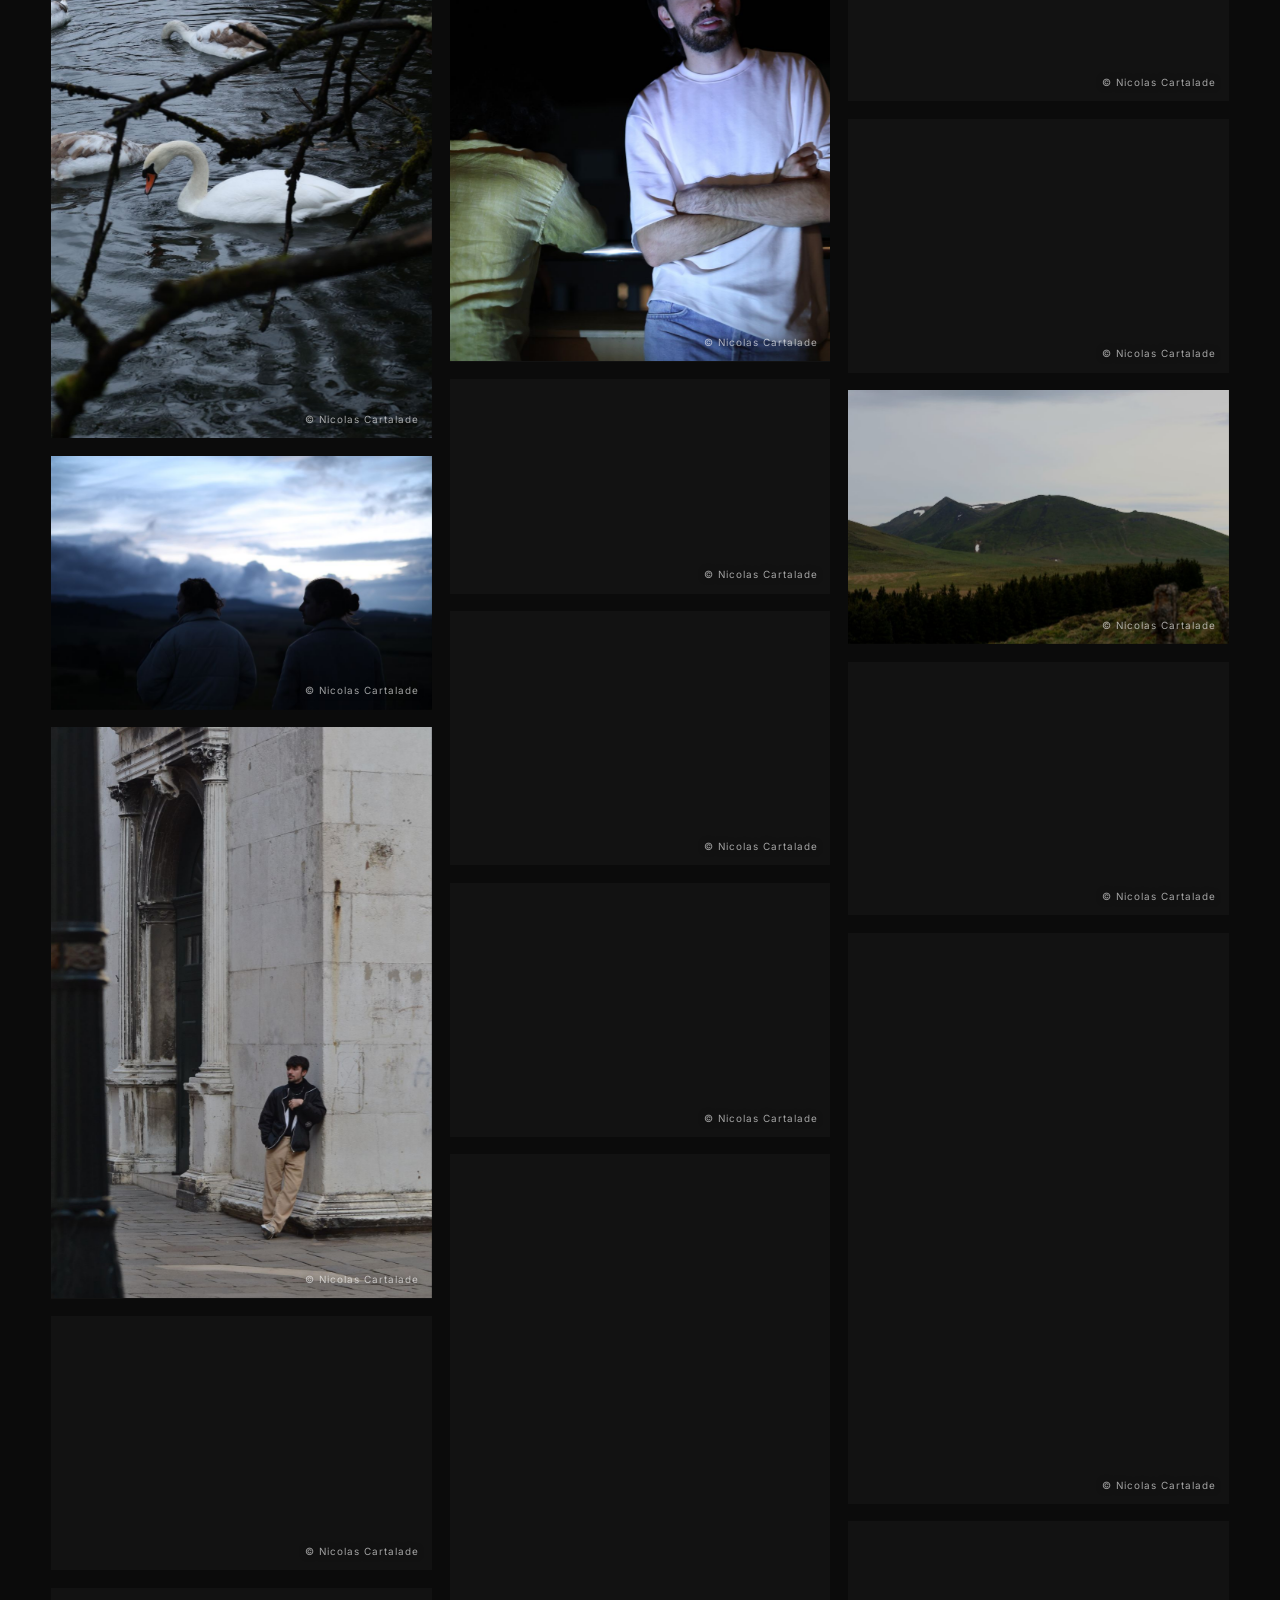
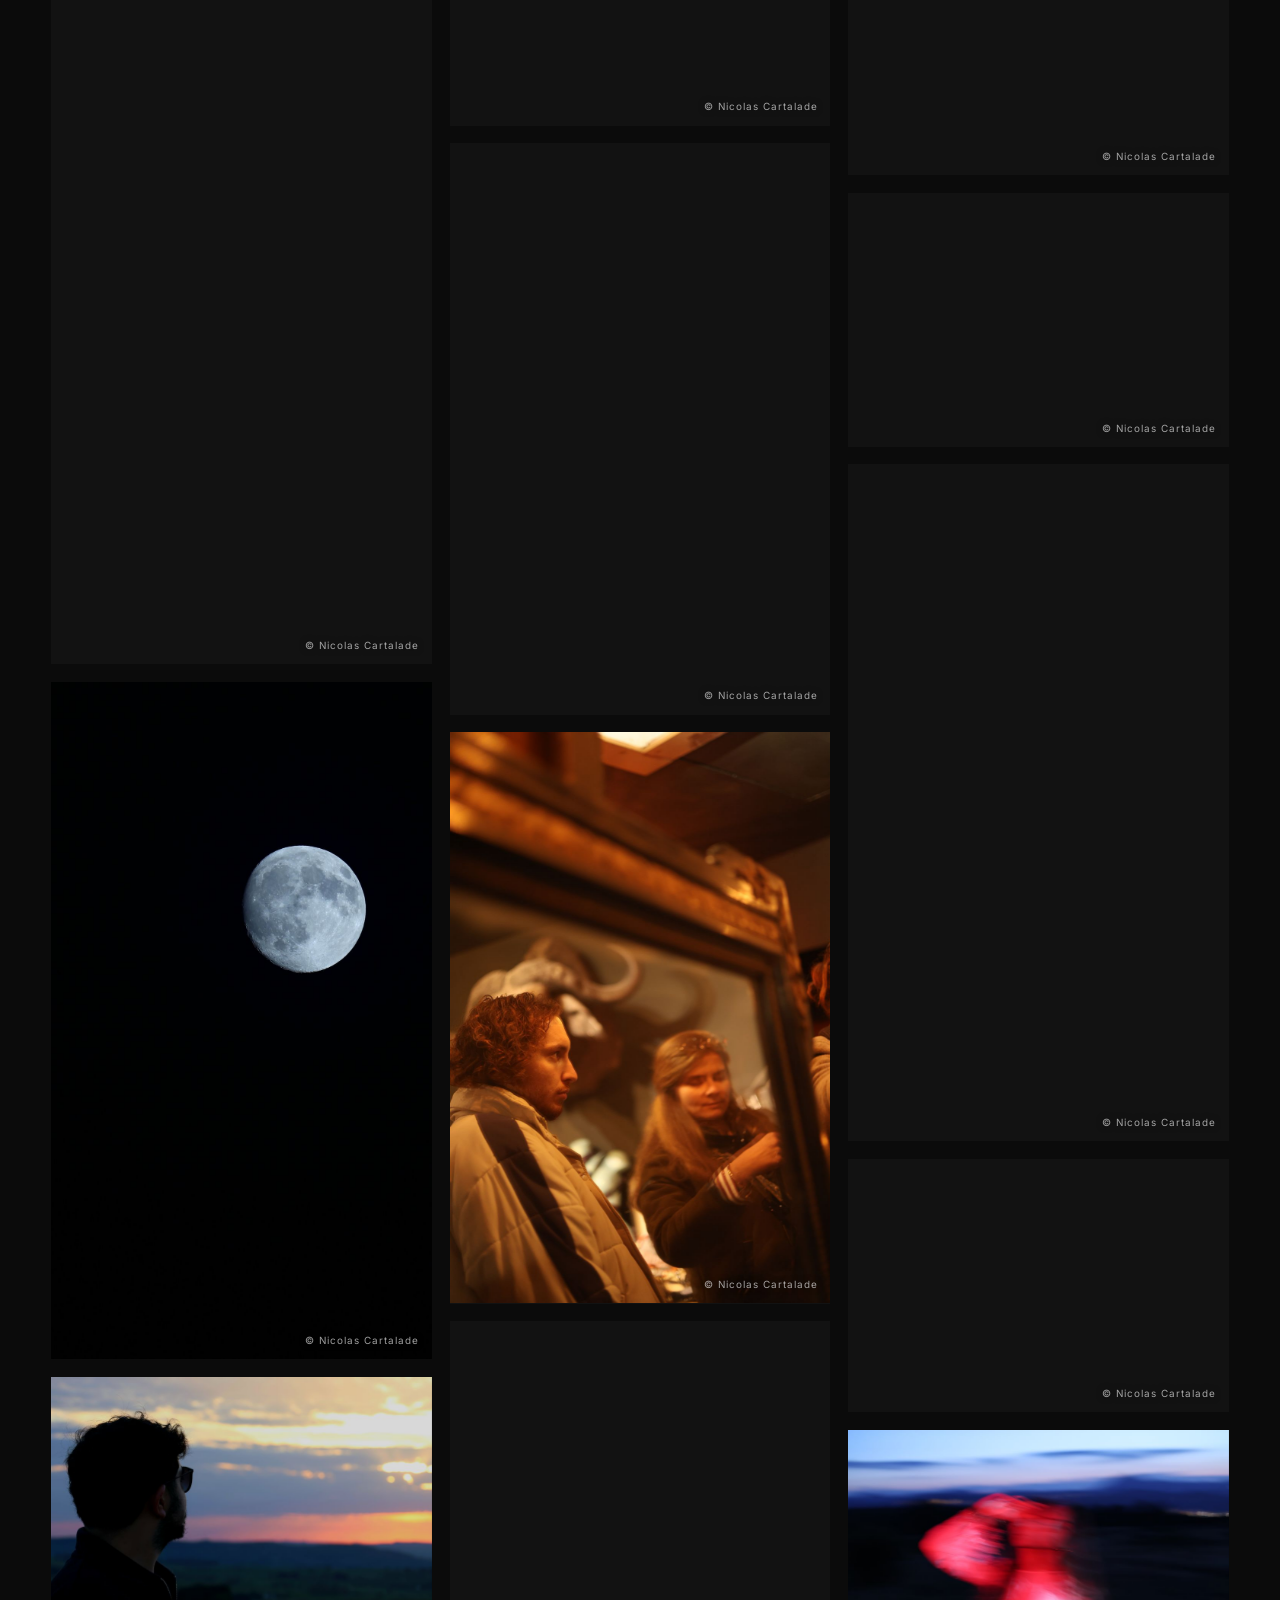
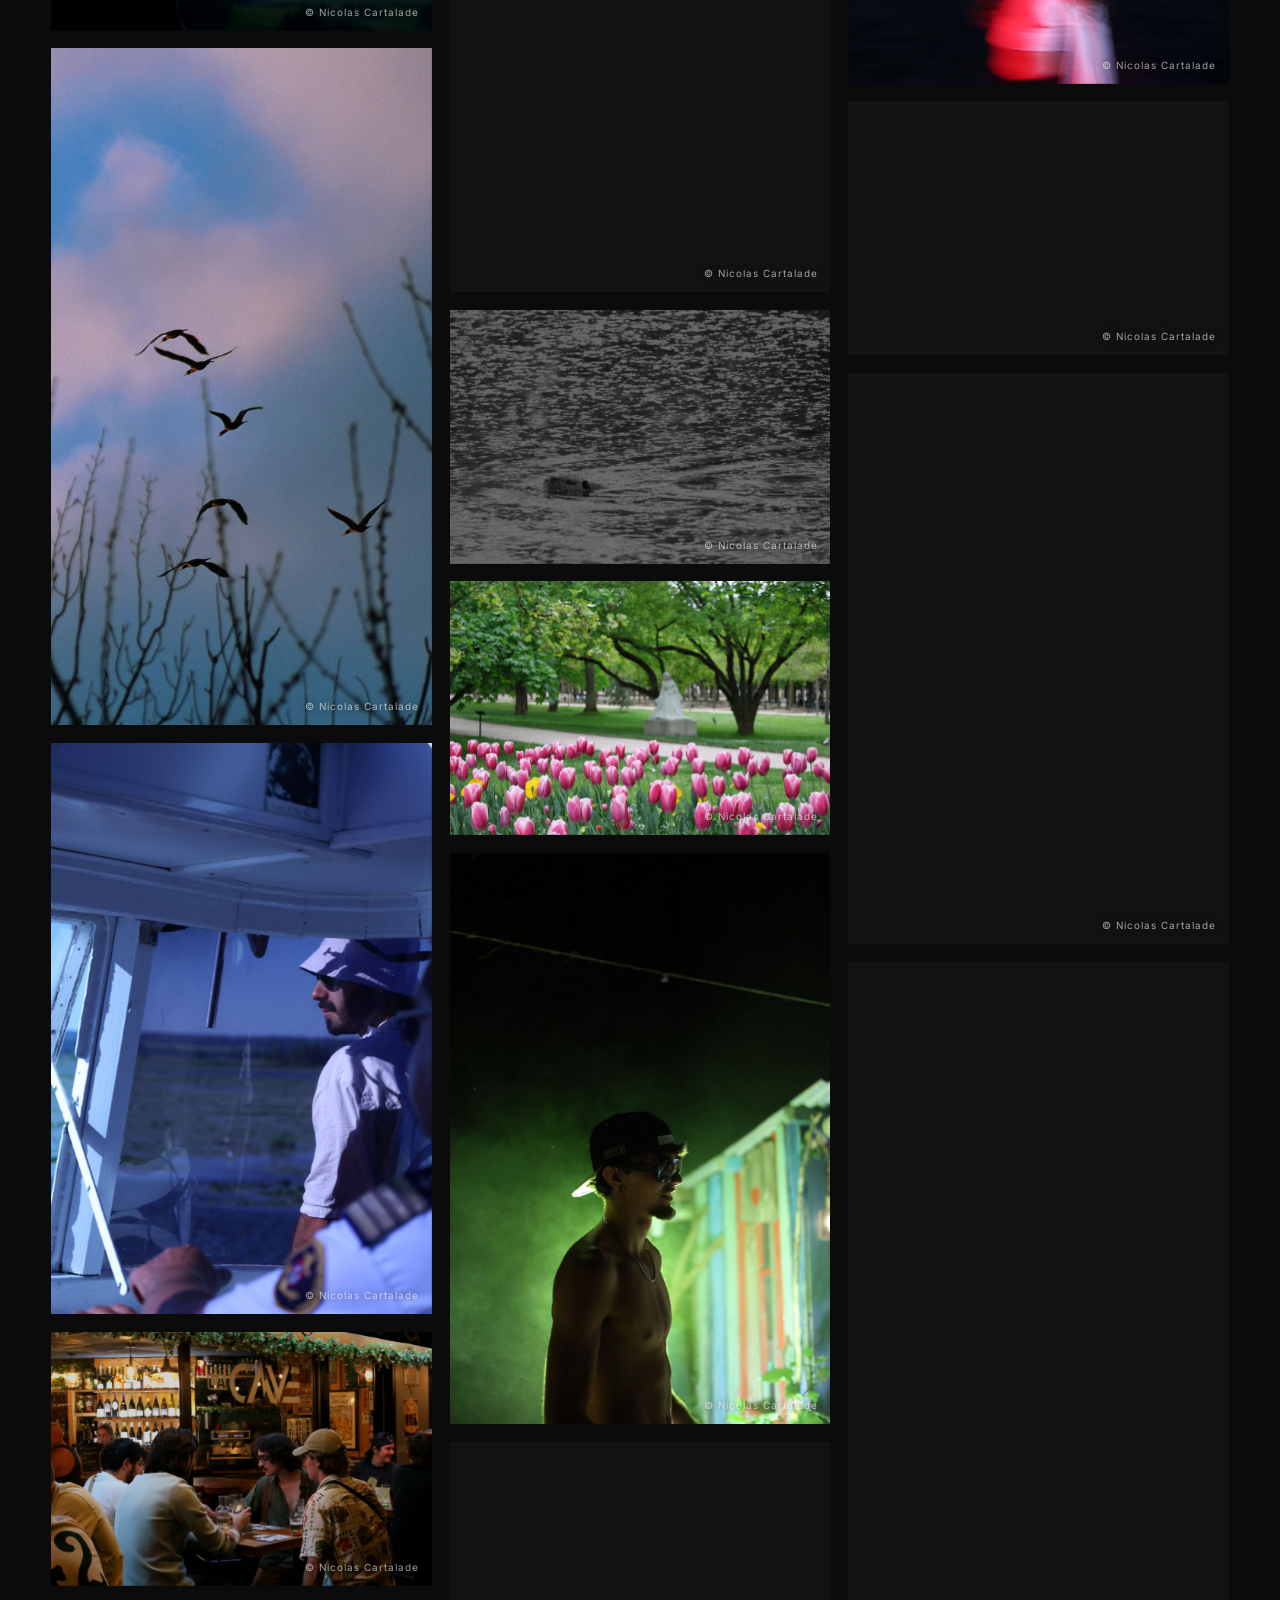
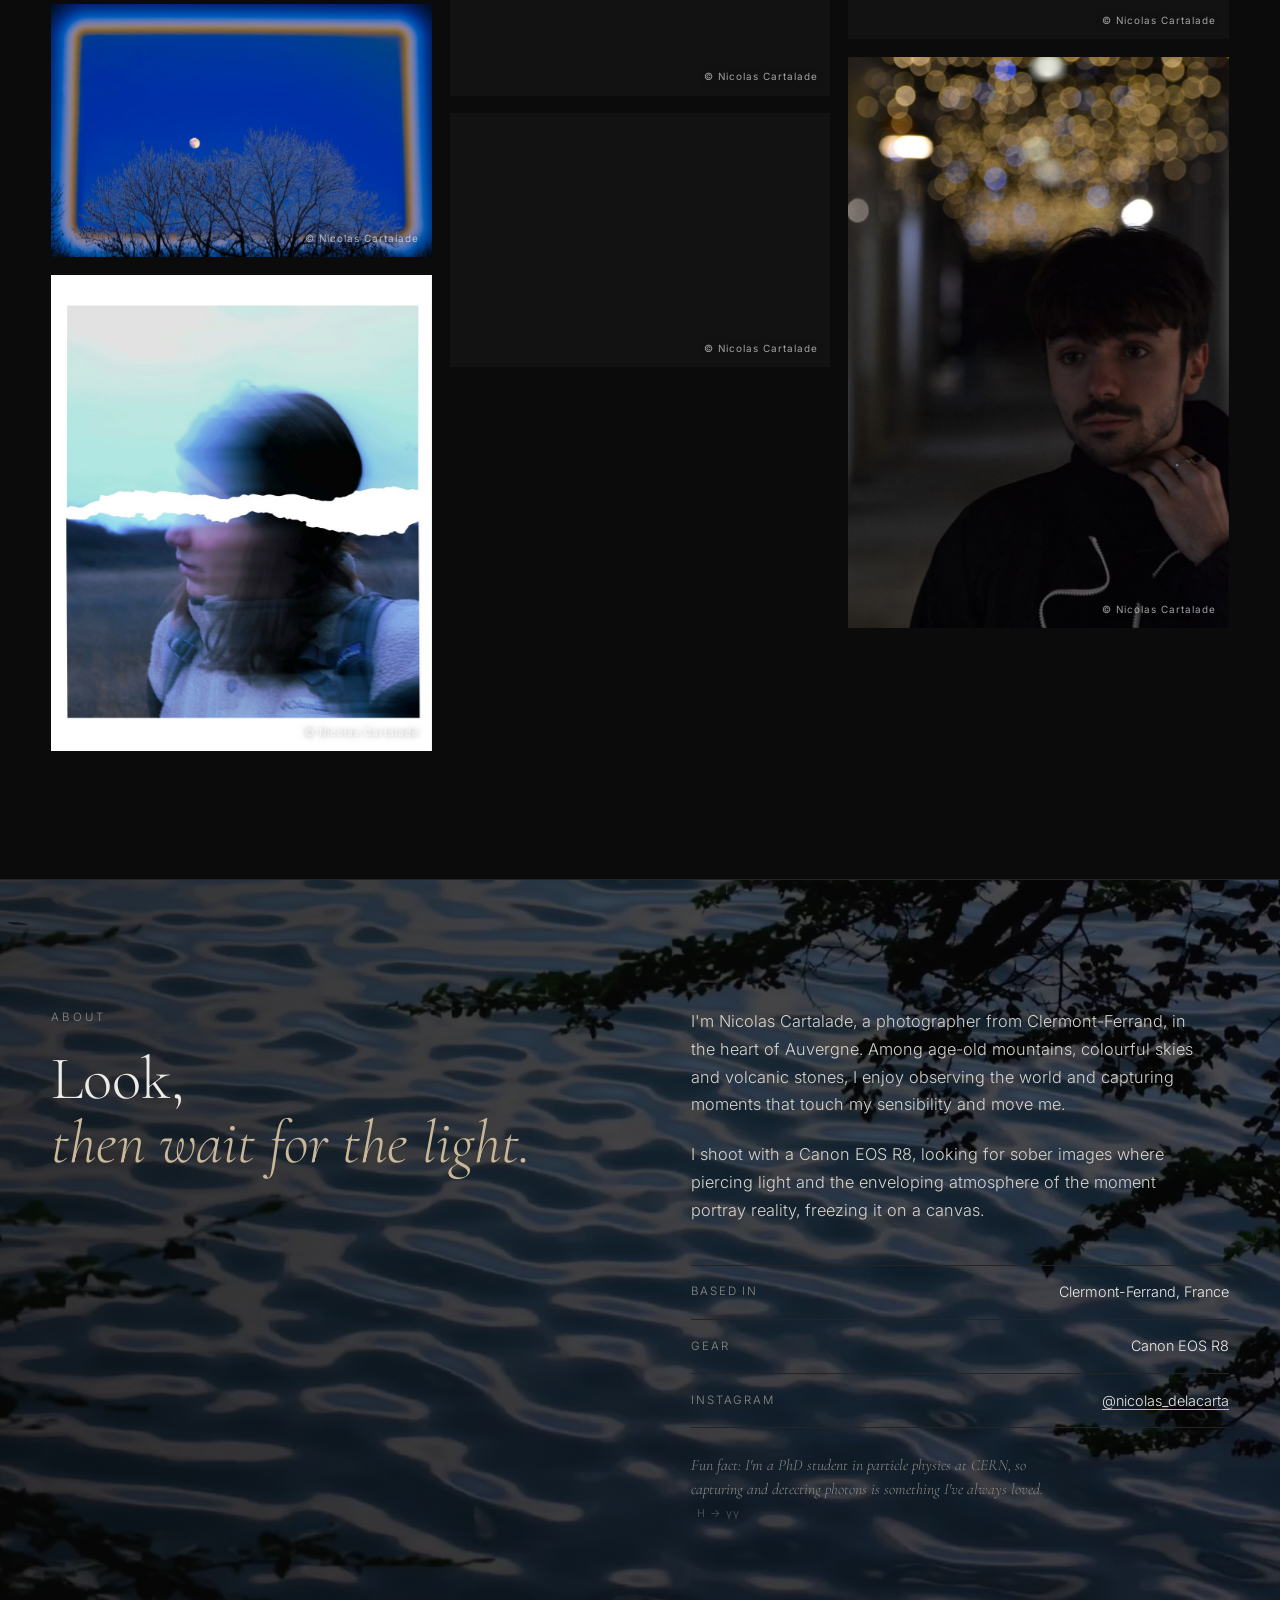
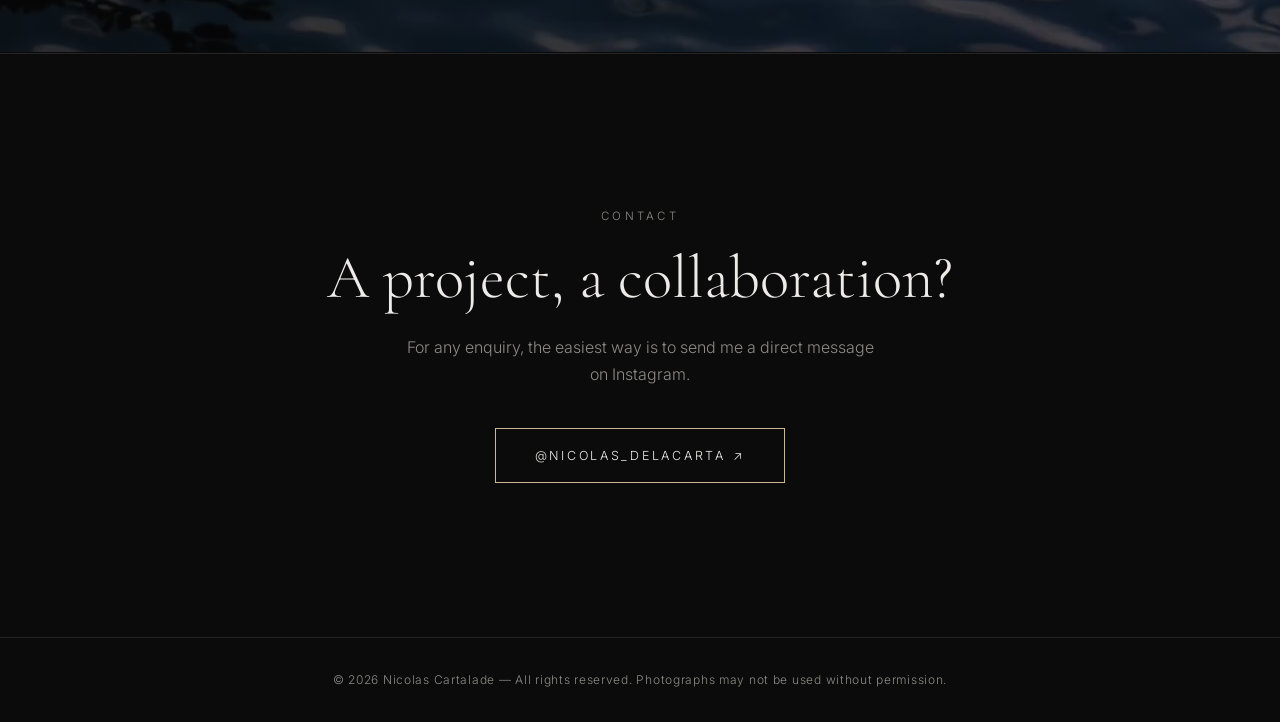
==== commit 44ae9702: "Favicon, image de partage et nom du site (Nicolas Cartalade) Co-Authored-By: Claude Sonnet 5.5 <nore" ====
--- a/en/index.html
+++ b/en/index.html
@@ -11,6 +11,16 @@
   <link rel="alternate" hreflang="fr" href="https://nicolascartalade.github.io/Le_Livre/">
   <link rel="alternate" hreflang="en" href="https://nicolascartalade.github.io/Le_Livre/en/">
   <link rel="alternate" hreflang="x-default" href="https://nicolascartalade.github.io/Le_Livre/">
+  <link rel="icon" href="../icons/favicon.ico" sizes="48x48">
+  <link rel="icon" type="image/png" sizes="48x48" href="../icons/favicon-48.png">
+  <link rel="icon" type="image/png" sizes="96x96" href="../icons/favicon-96.png">
+  <link rel="icon" type="image/png" sizes="192x192" href="../icons/favicon-192.png">
+  <link rel="apple-touch-icon" href="../icons/apple-touch-icon.png">
+  <meta property="og:site_name" content="Nicolas Cartalade">
+  <meta property="og:url" content="https://nicolascartalade.github.io/Le_Livre/en/">
+  <meta property="og:image" content="https://nicolascartalade.github.io/Le_Livre/icons/og-image.jpg">
+  <meta name="twitter:card" content="summary_large_image">
+  <script type="application/ld+json">{"@context":"https://schema.org","@type":"WebSite","name":"Nicolas Cartalade","alternateName":"Nicolas Cartalade Photographe","url":"https://nicolascartalade.github.io/Le_Livre/"}</script>
   <meta property="og:title" content="Nicolas Cartalade — Photographer">
   <meta property="og:description" content="Photography portfolio · Clermont-Ferrand, Auvergne">
   <meta property="og:type" content="website">
@@ -18,7 +28,7 @@
   <link rel="preconnect" href="https://fonts.googleapis.com">
   <link rel="preconnect" href="https://fonts.gstatic.com" crossorigin>
   <link href="https://fonts.googleapis.com/css2?family=Cormorant+Garamond:ital,wght@0,300;0,400;0,500;1,300;1,400&family=Inter:wght@300;400;500&display=swap" rel="stylesheet">
-  <link rel="stylesheet" href="../style.css?v=23">
+  <link rel="stylesheet" href="../style.css?v=24">
 </head>
 <body>
 
@@ -102,8 +112,8 @@
     <button class="lb-nav lb-next" id="lbNext" aria-label="Next photo">→</button>
   </div>
 
-  <script src="../photos.js?v=23"></script>
-  <script src="../script.js?v=23"></script>
+  <script src="../photos.js?v=24"></script>
+  <script src="../script.js?v=24"></script>
   <script data-goatcounter="https://blueskyll.goatcounter.com/count" async src="https://gc.zgo.at/count.js"></script>
 </body>
 </html>
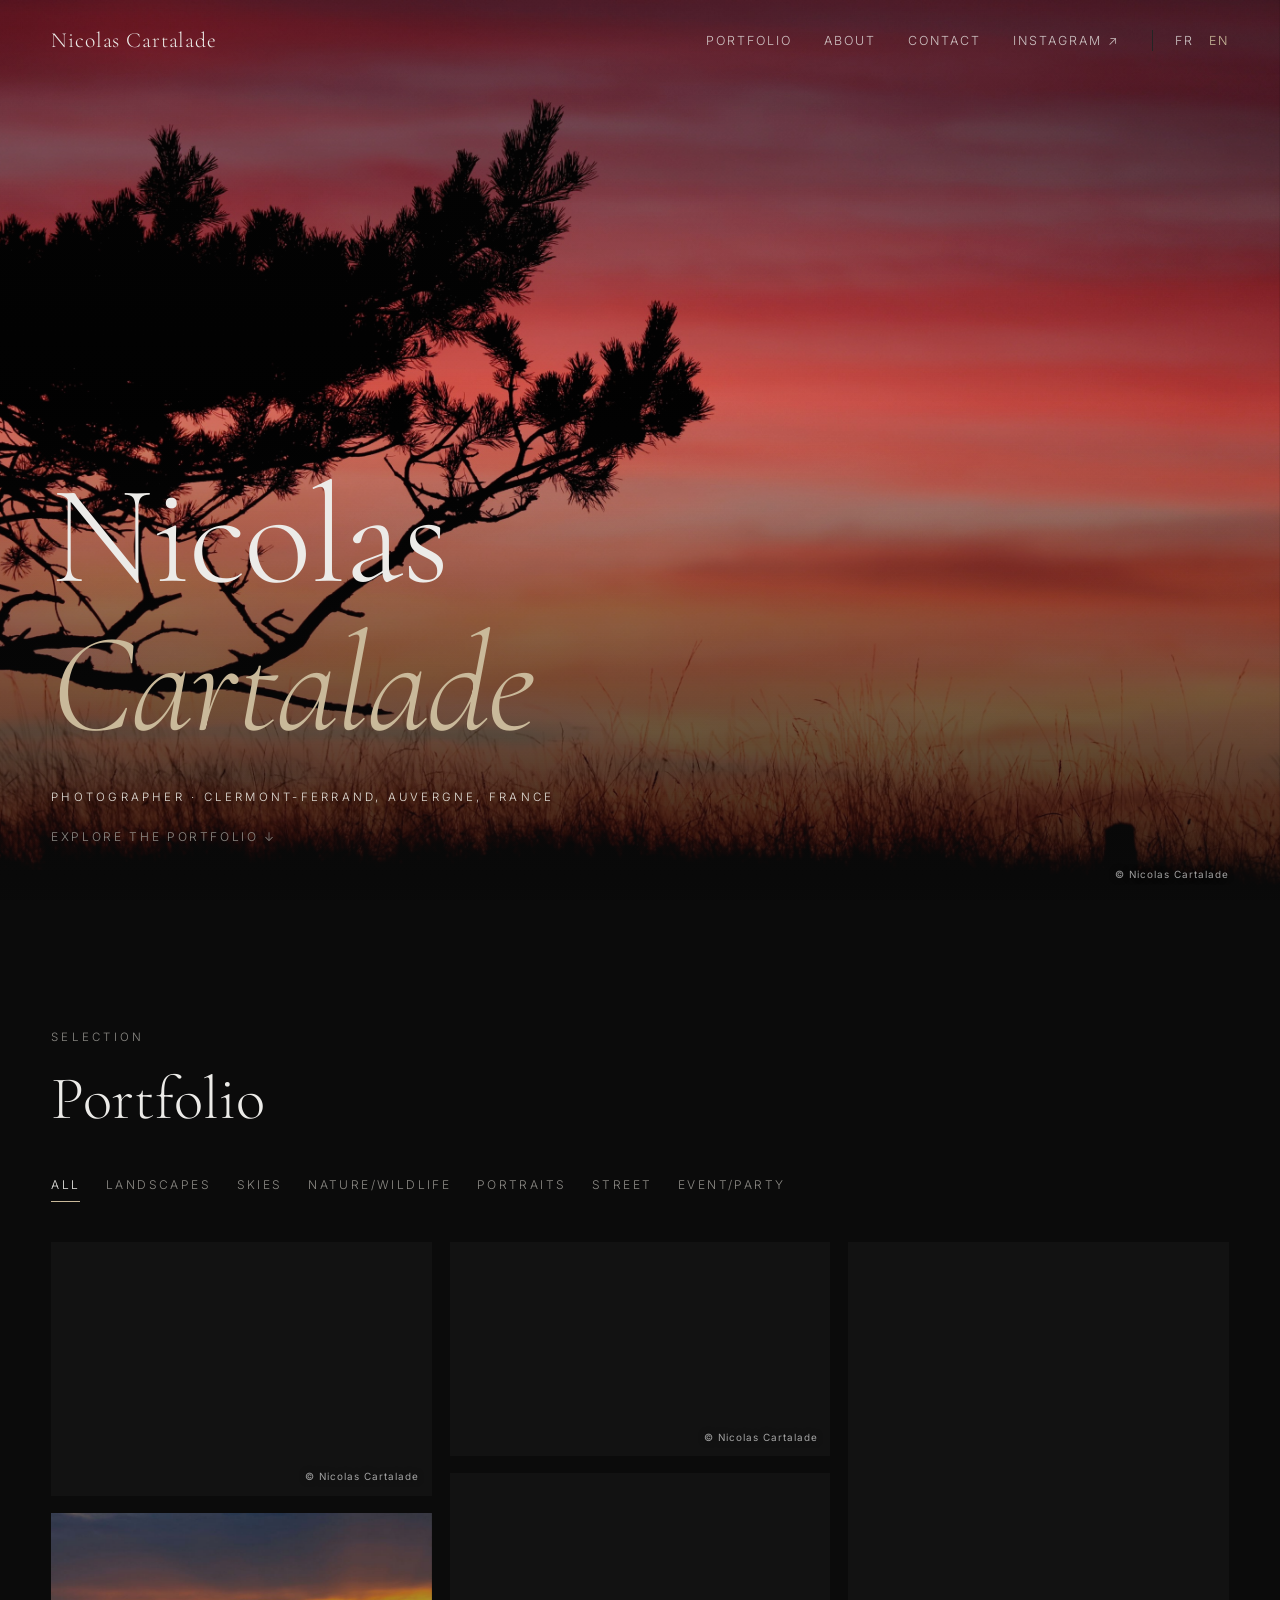
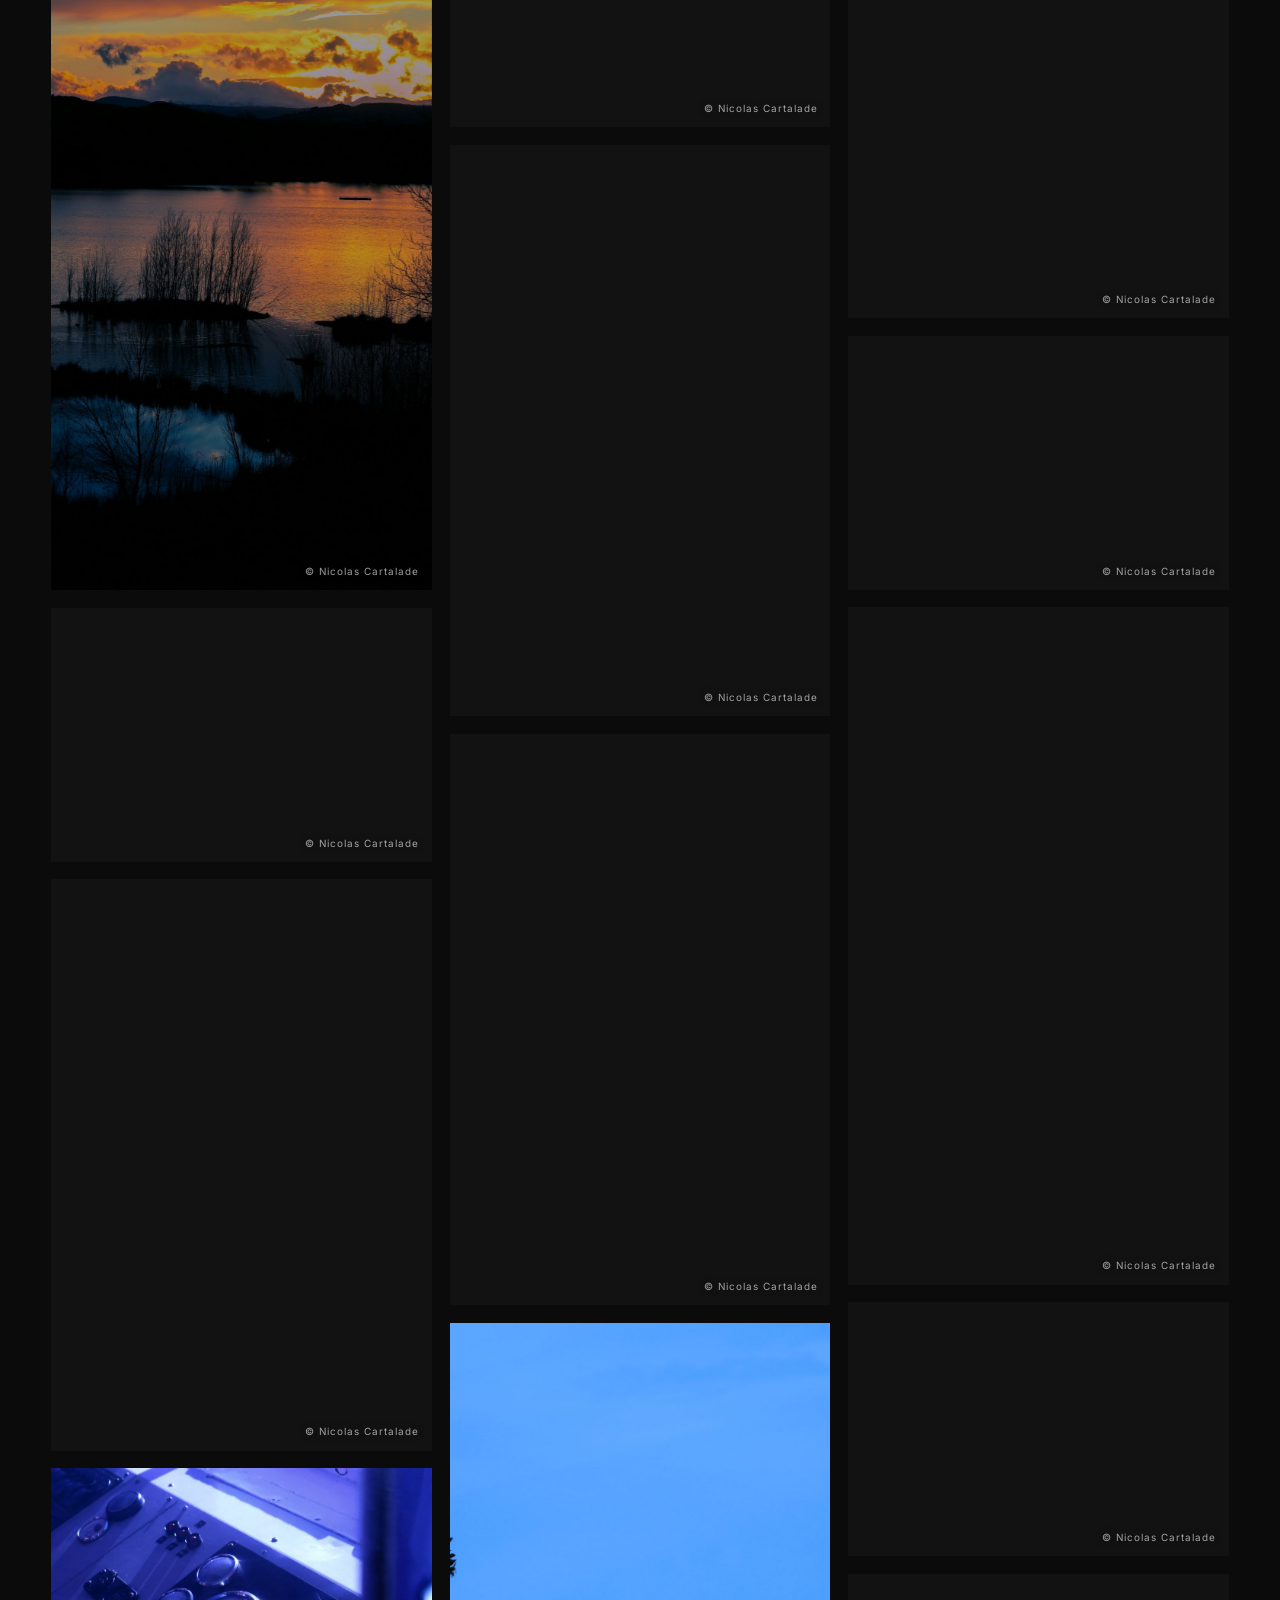
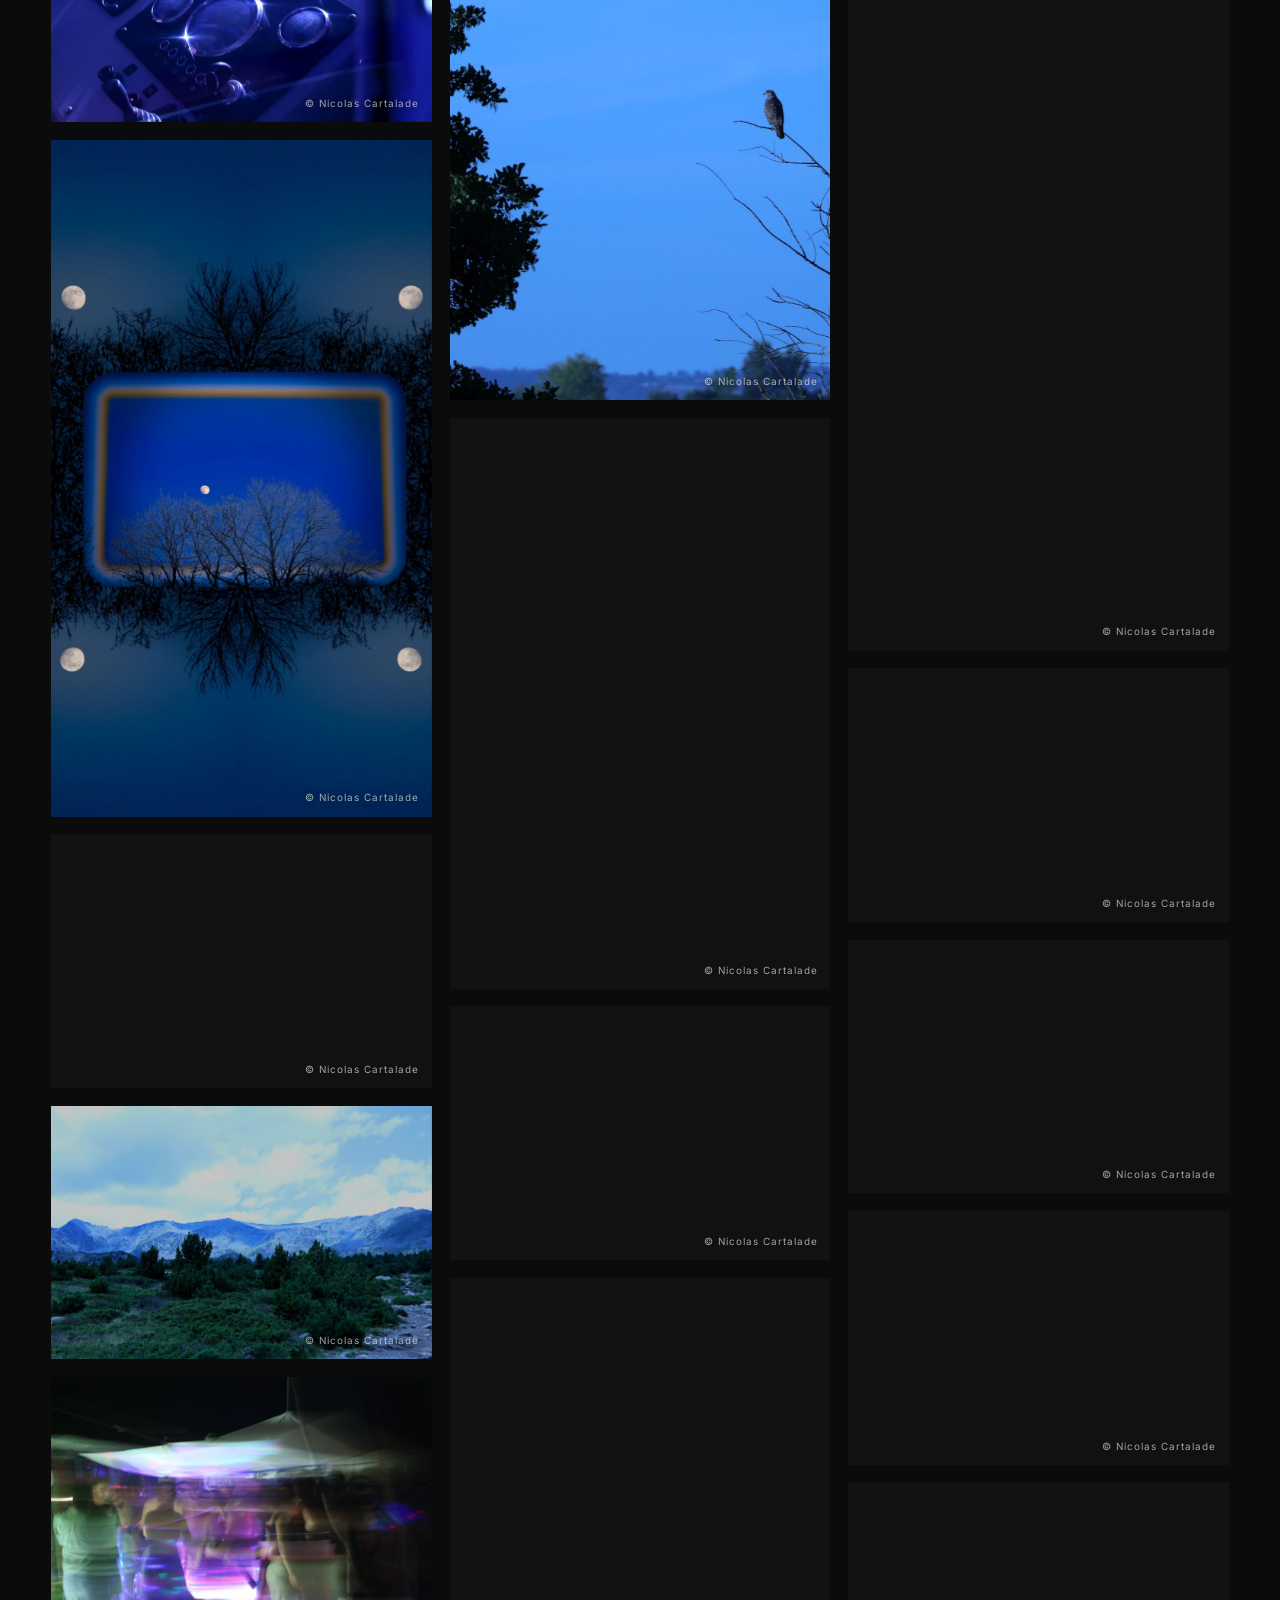
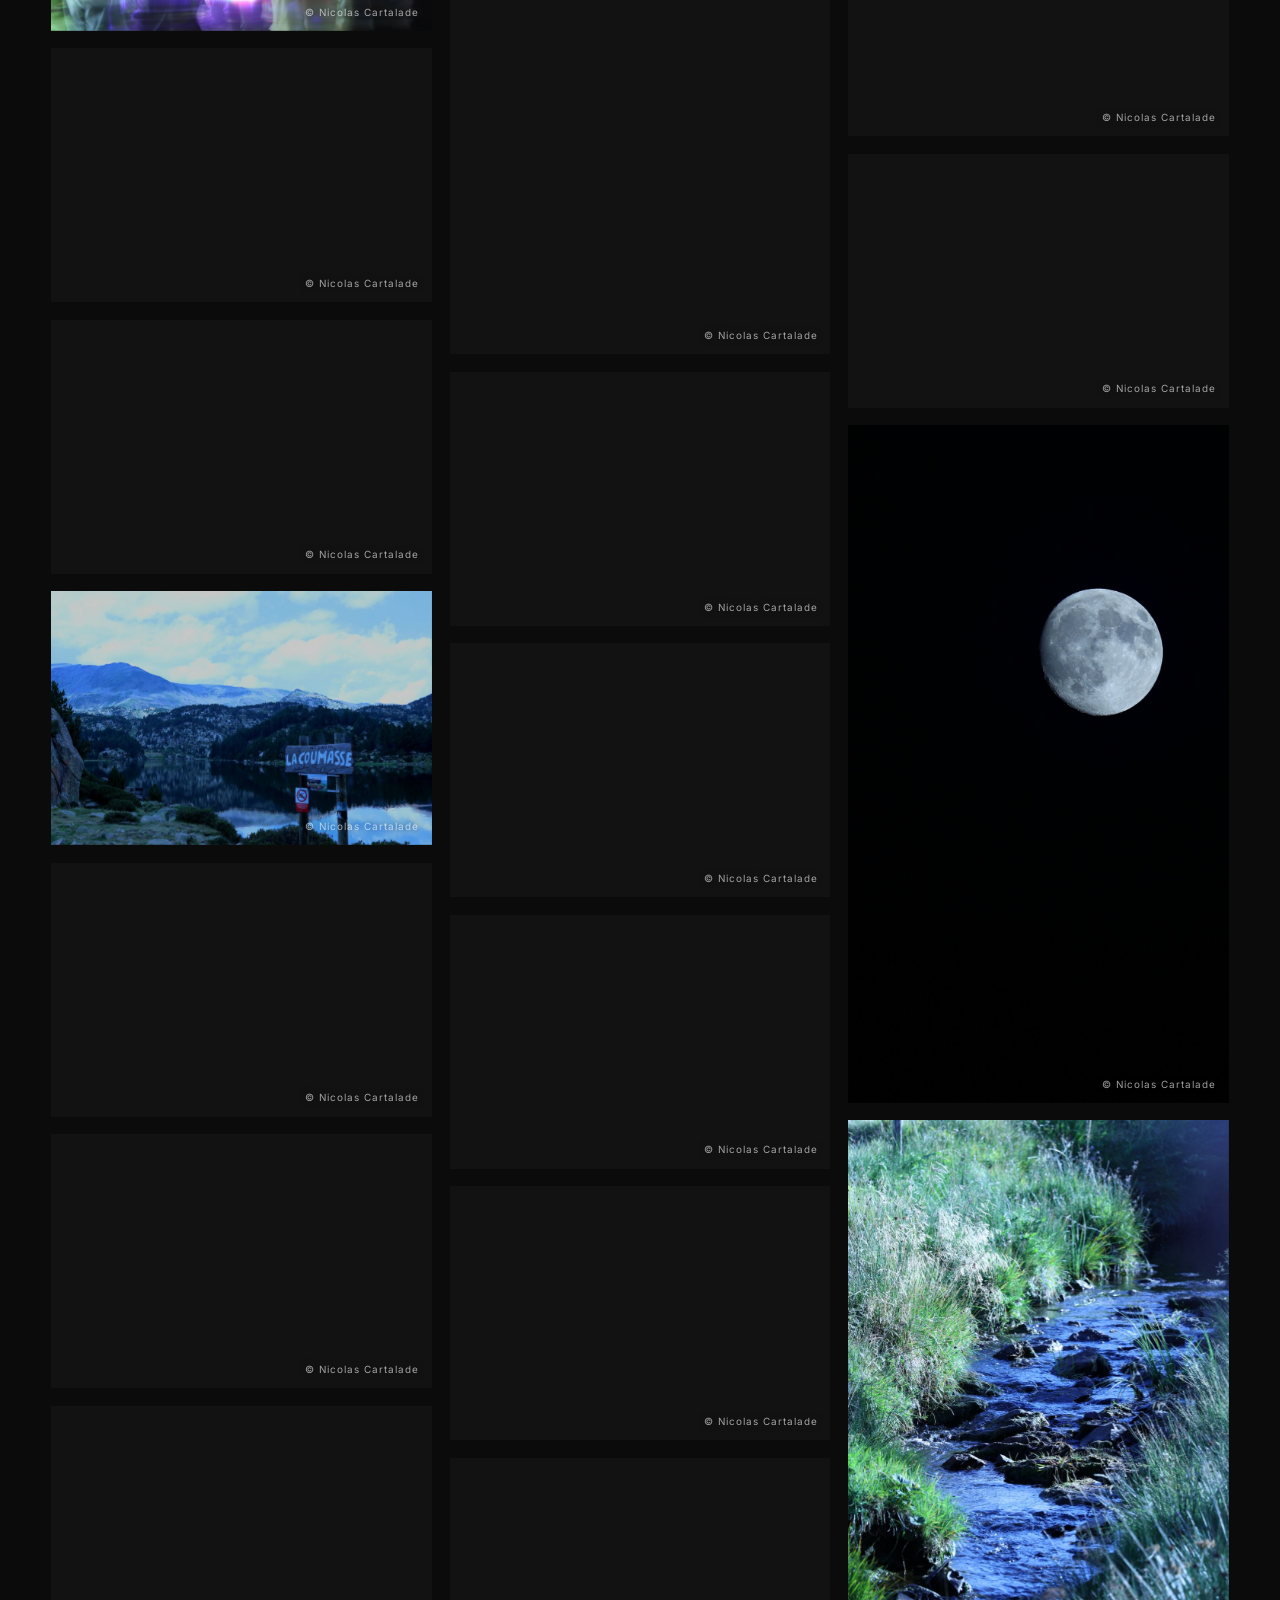
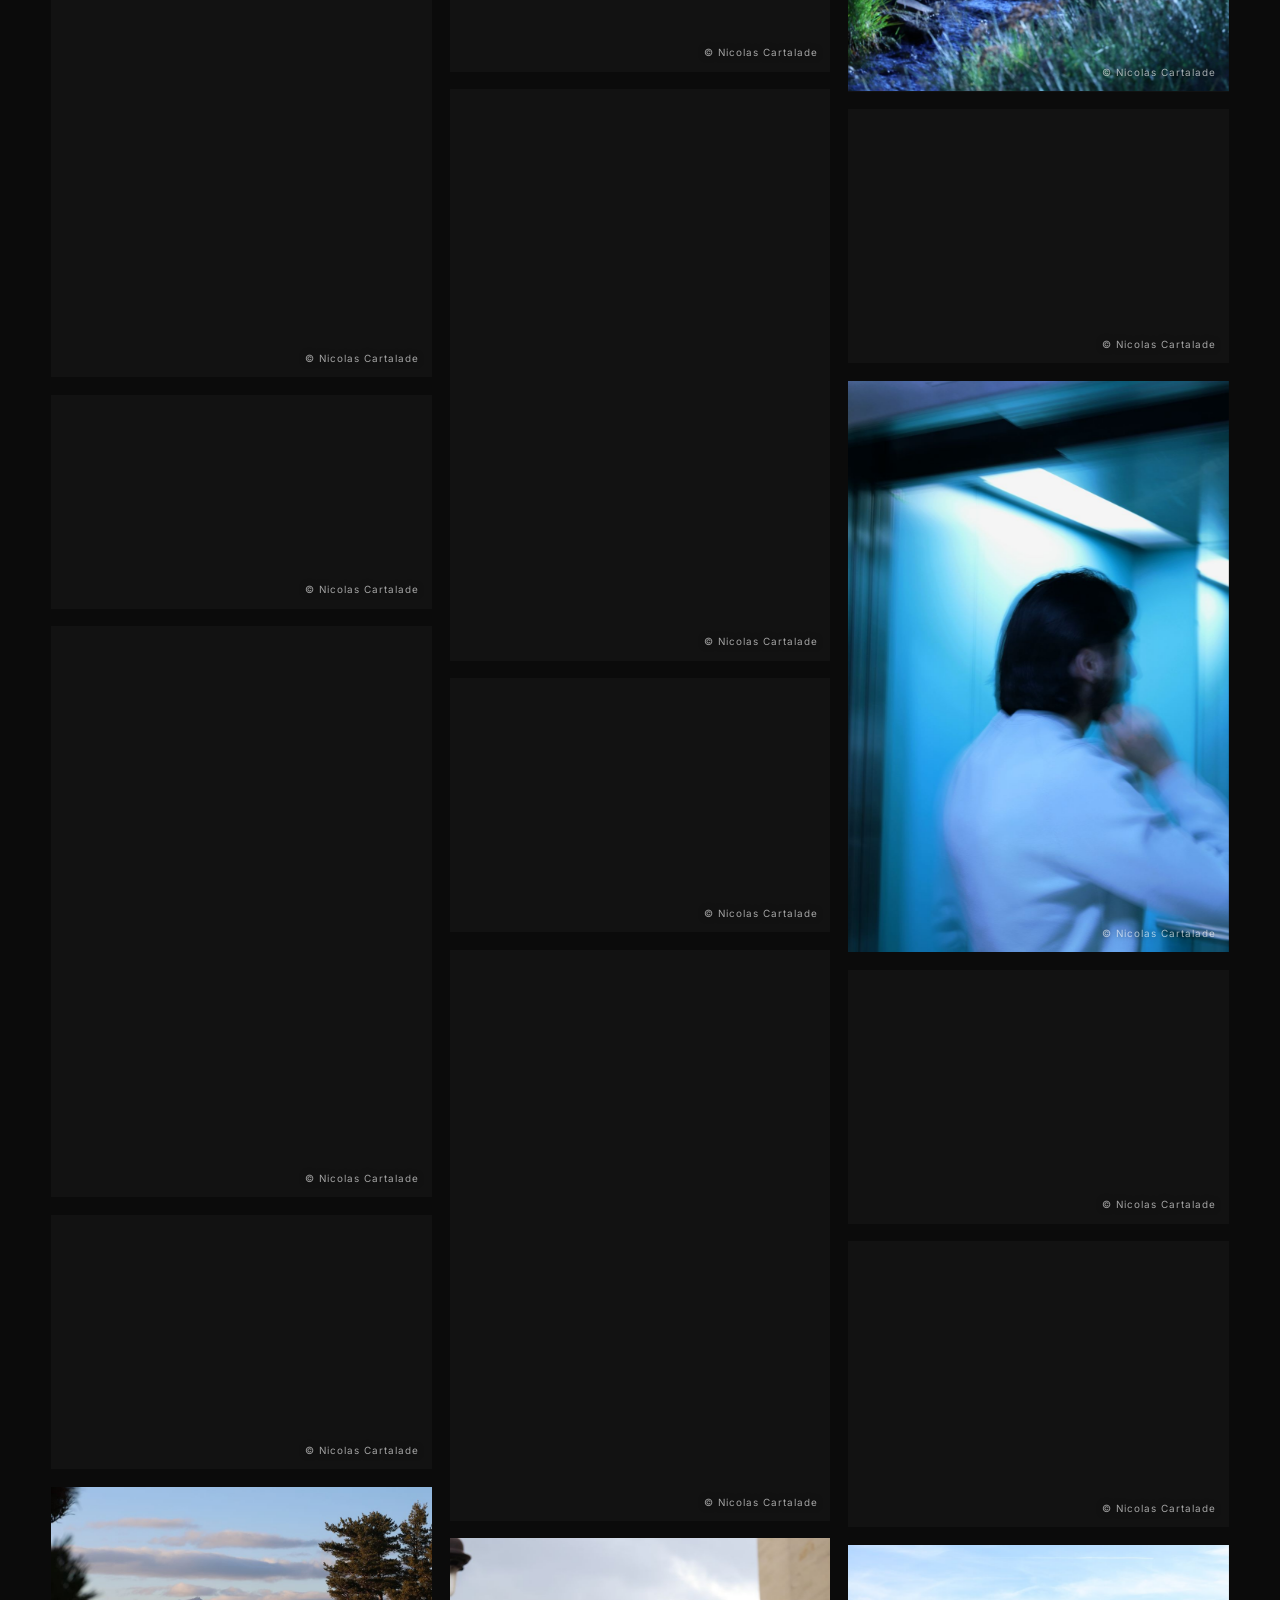
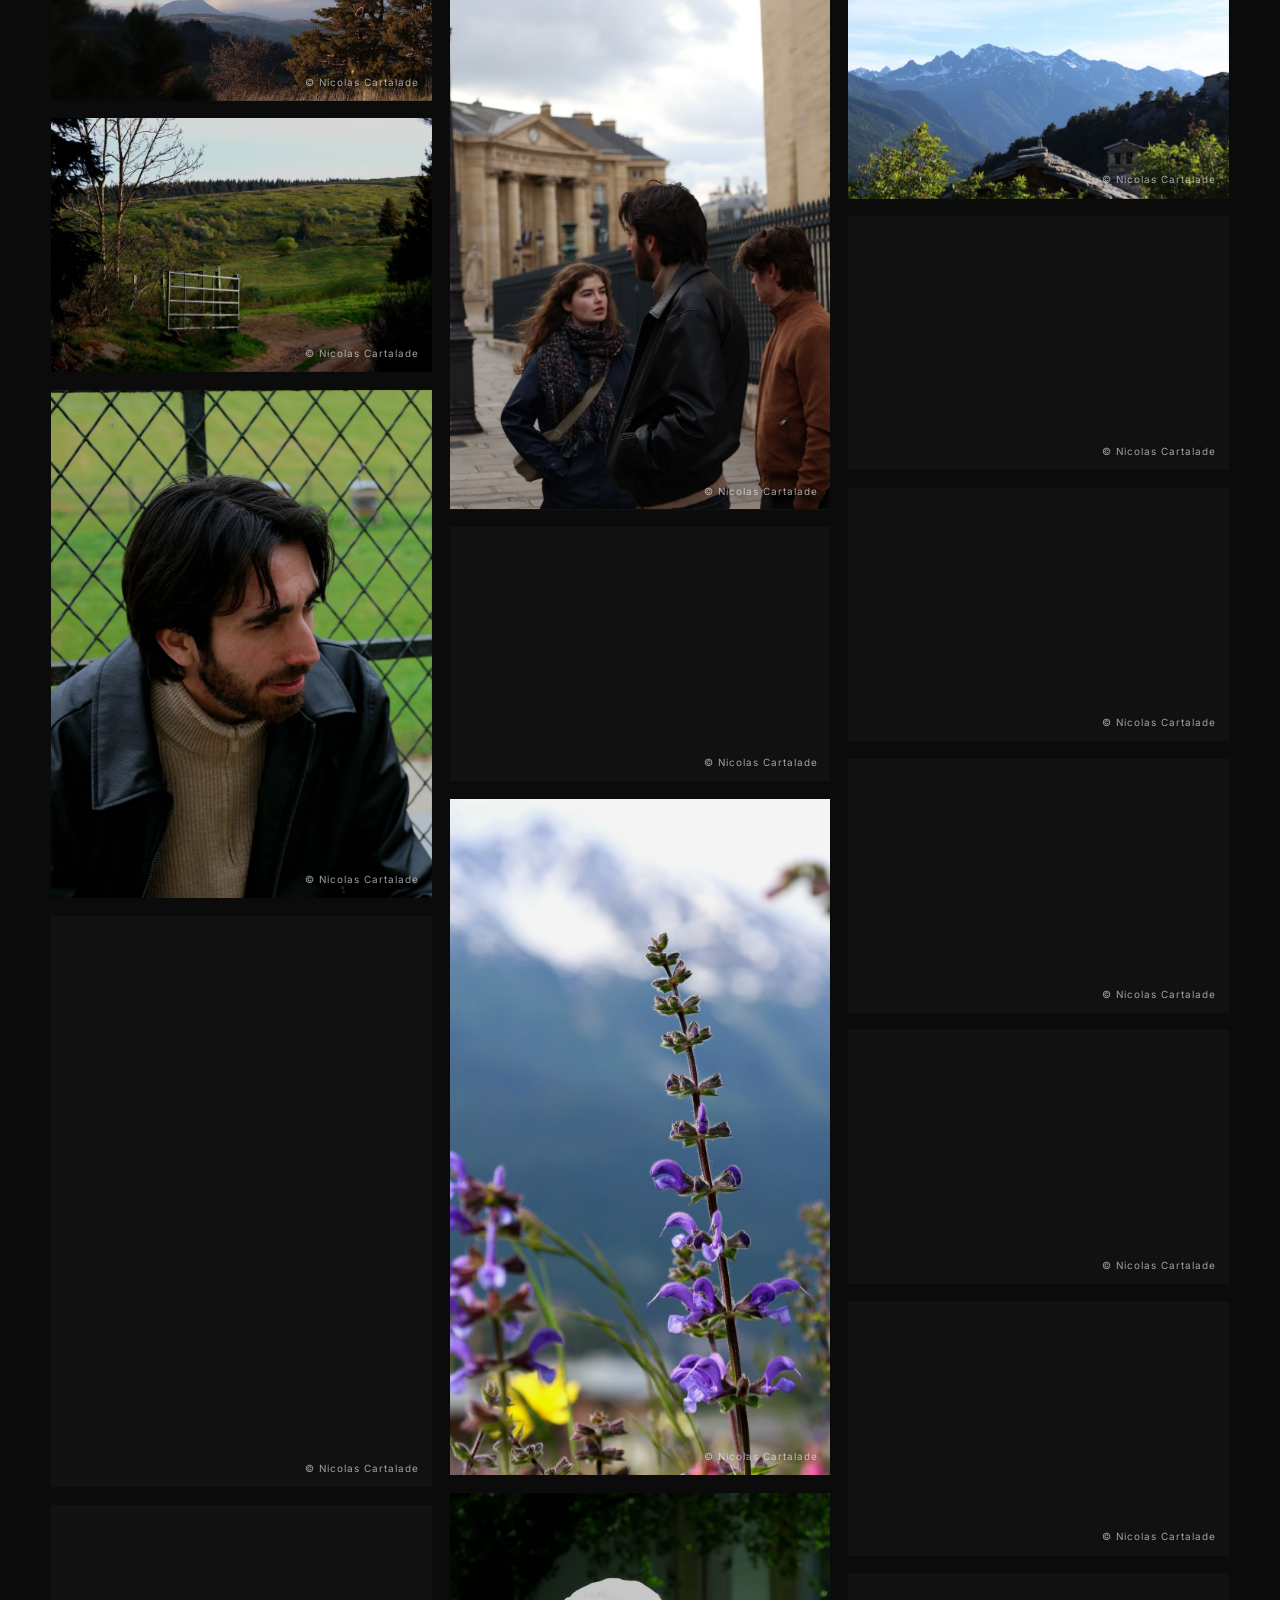
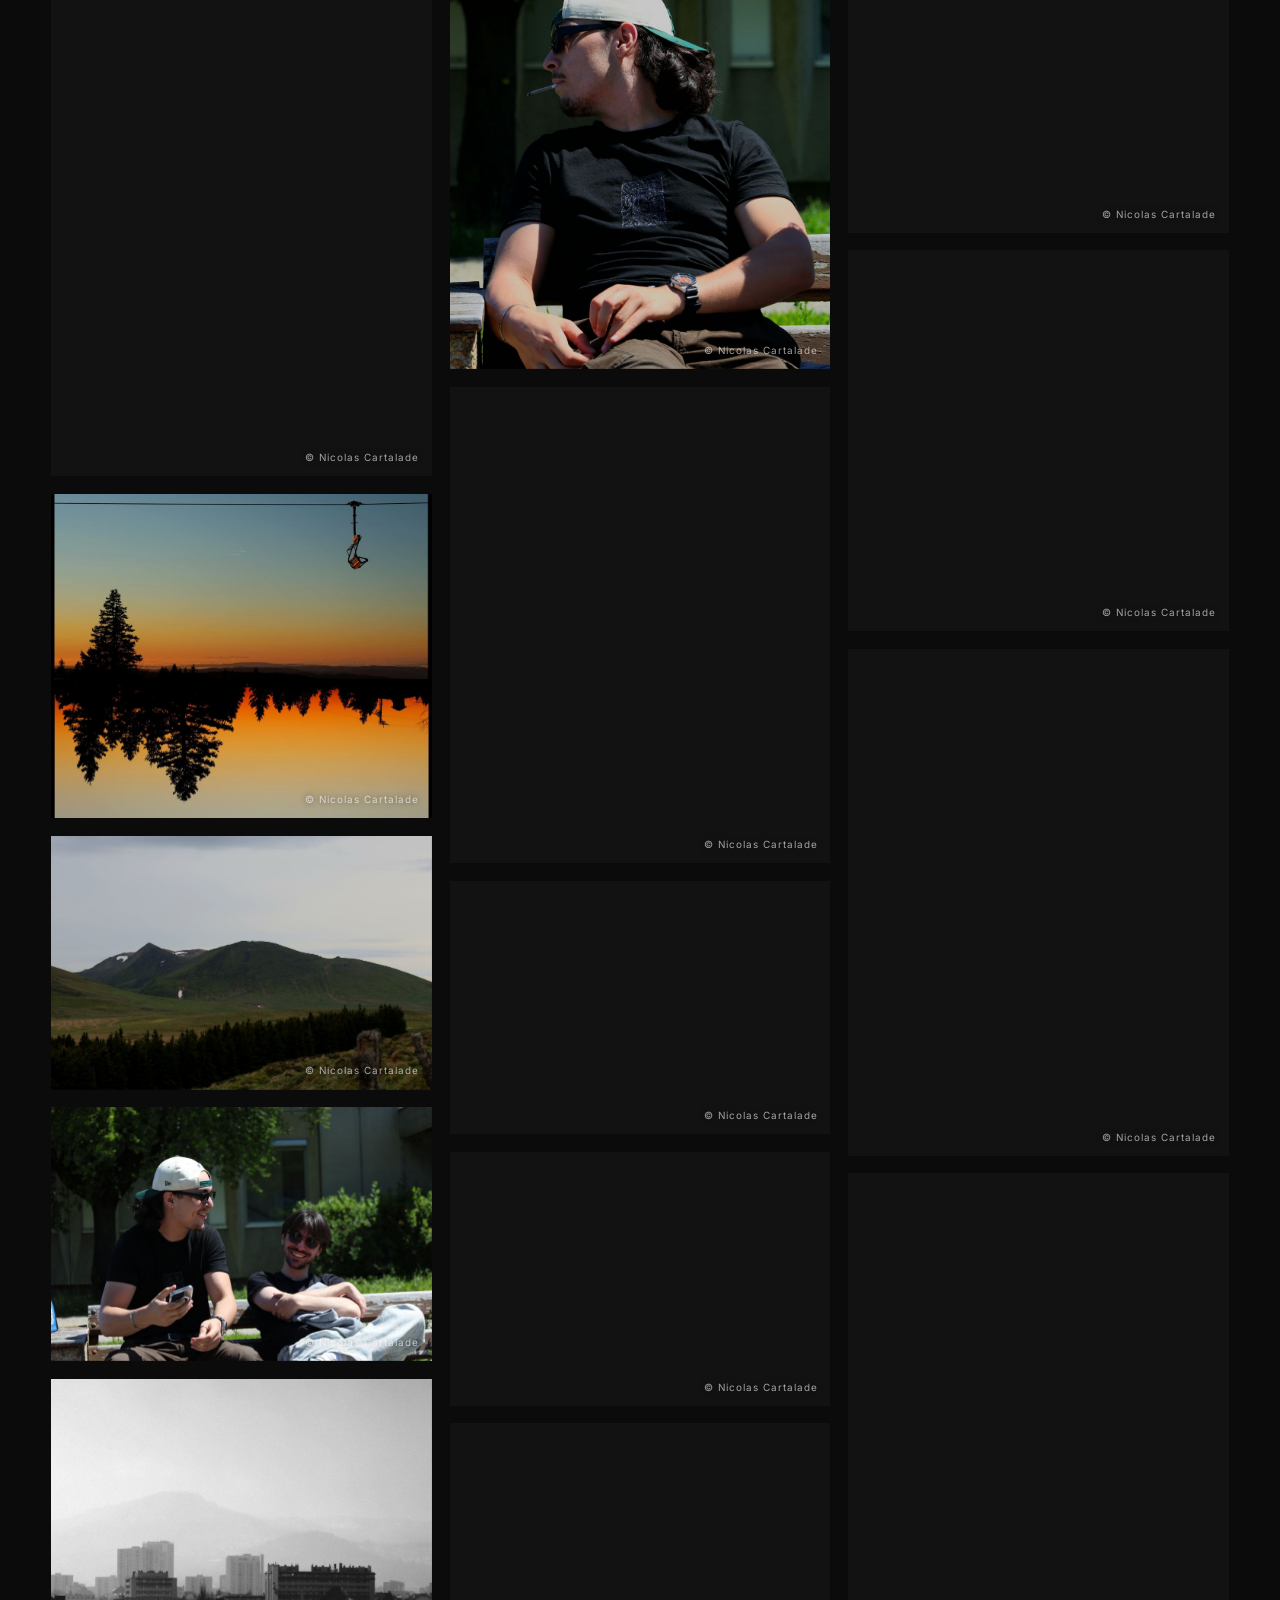
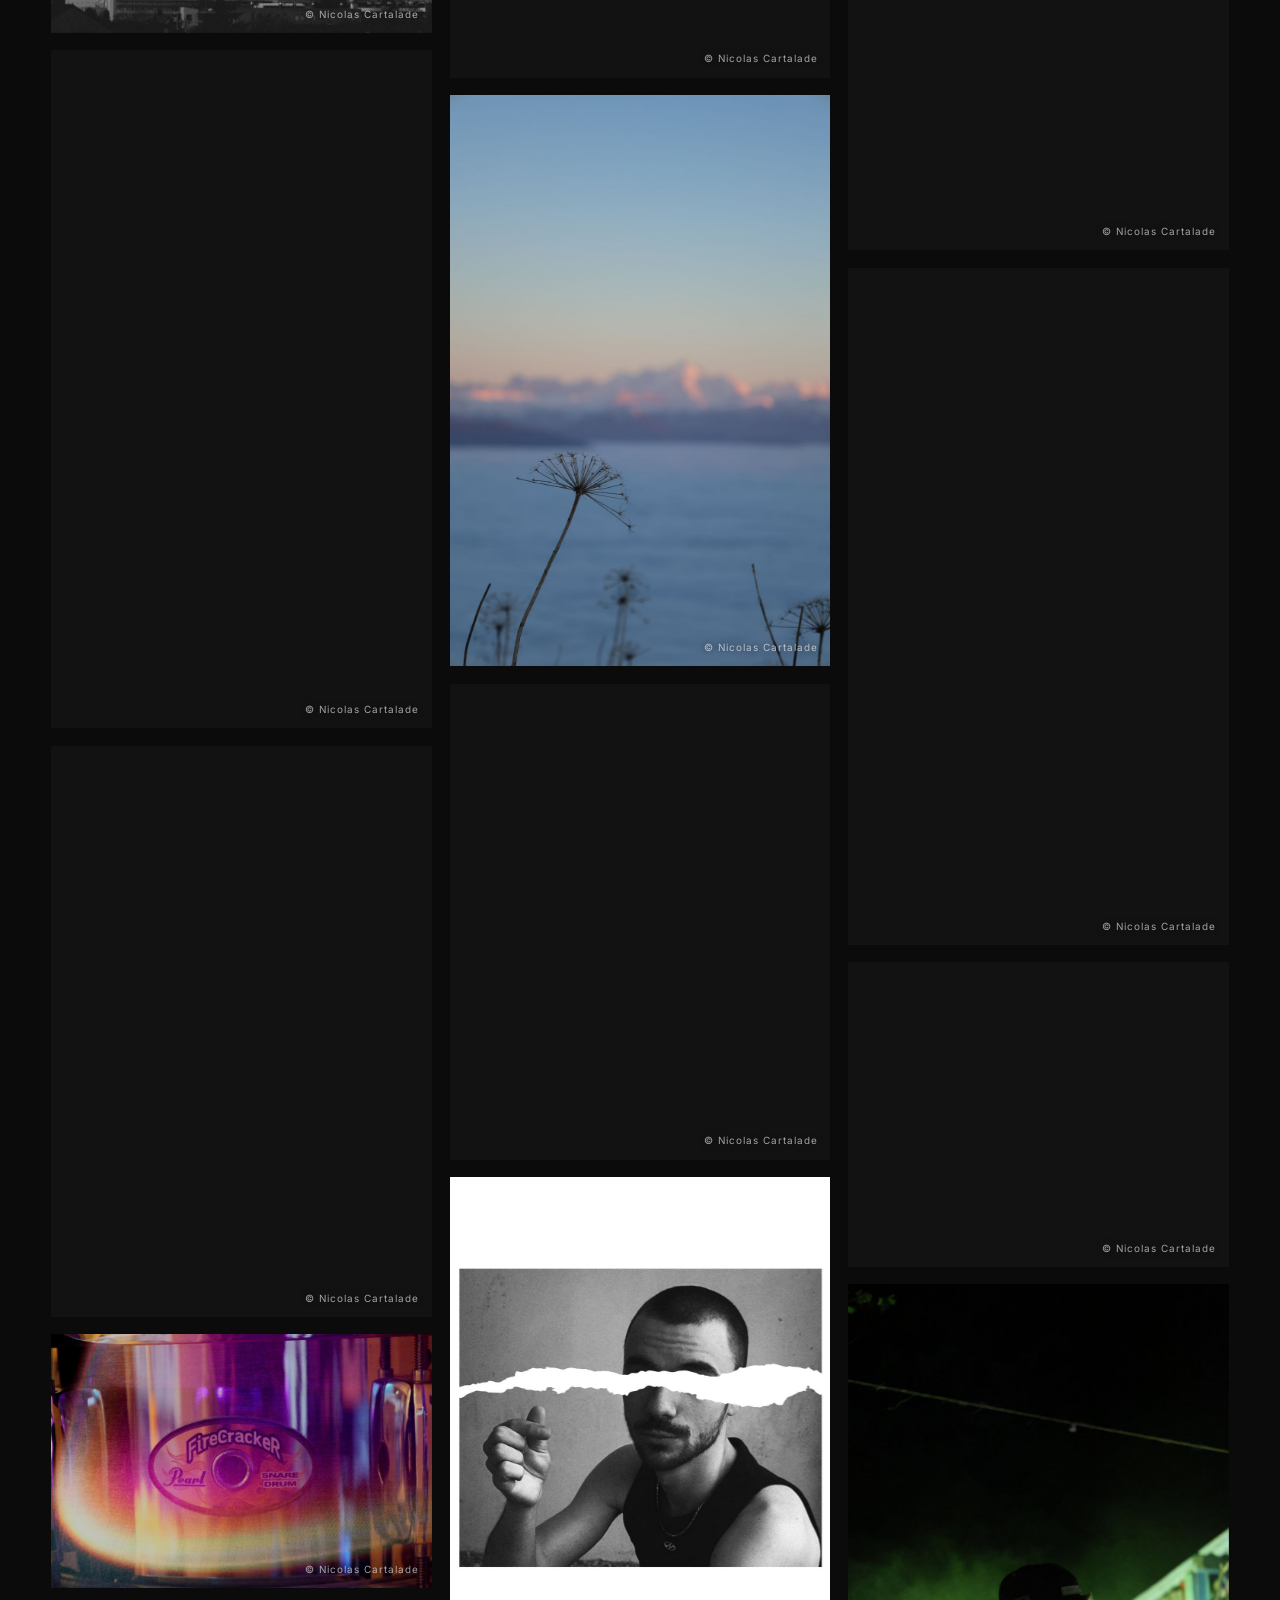
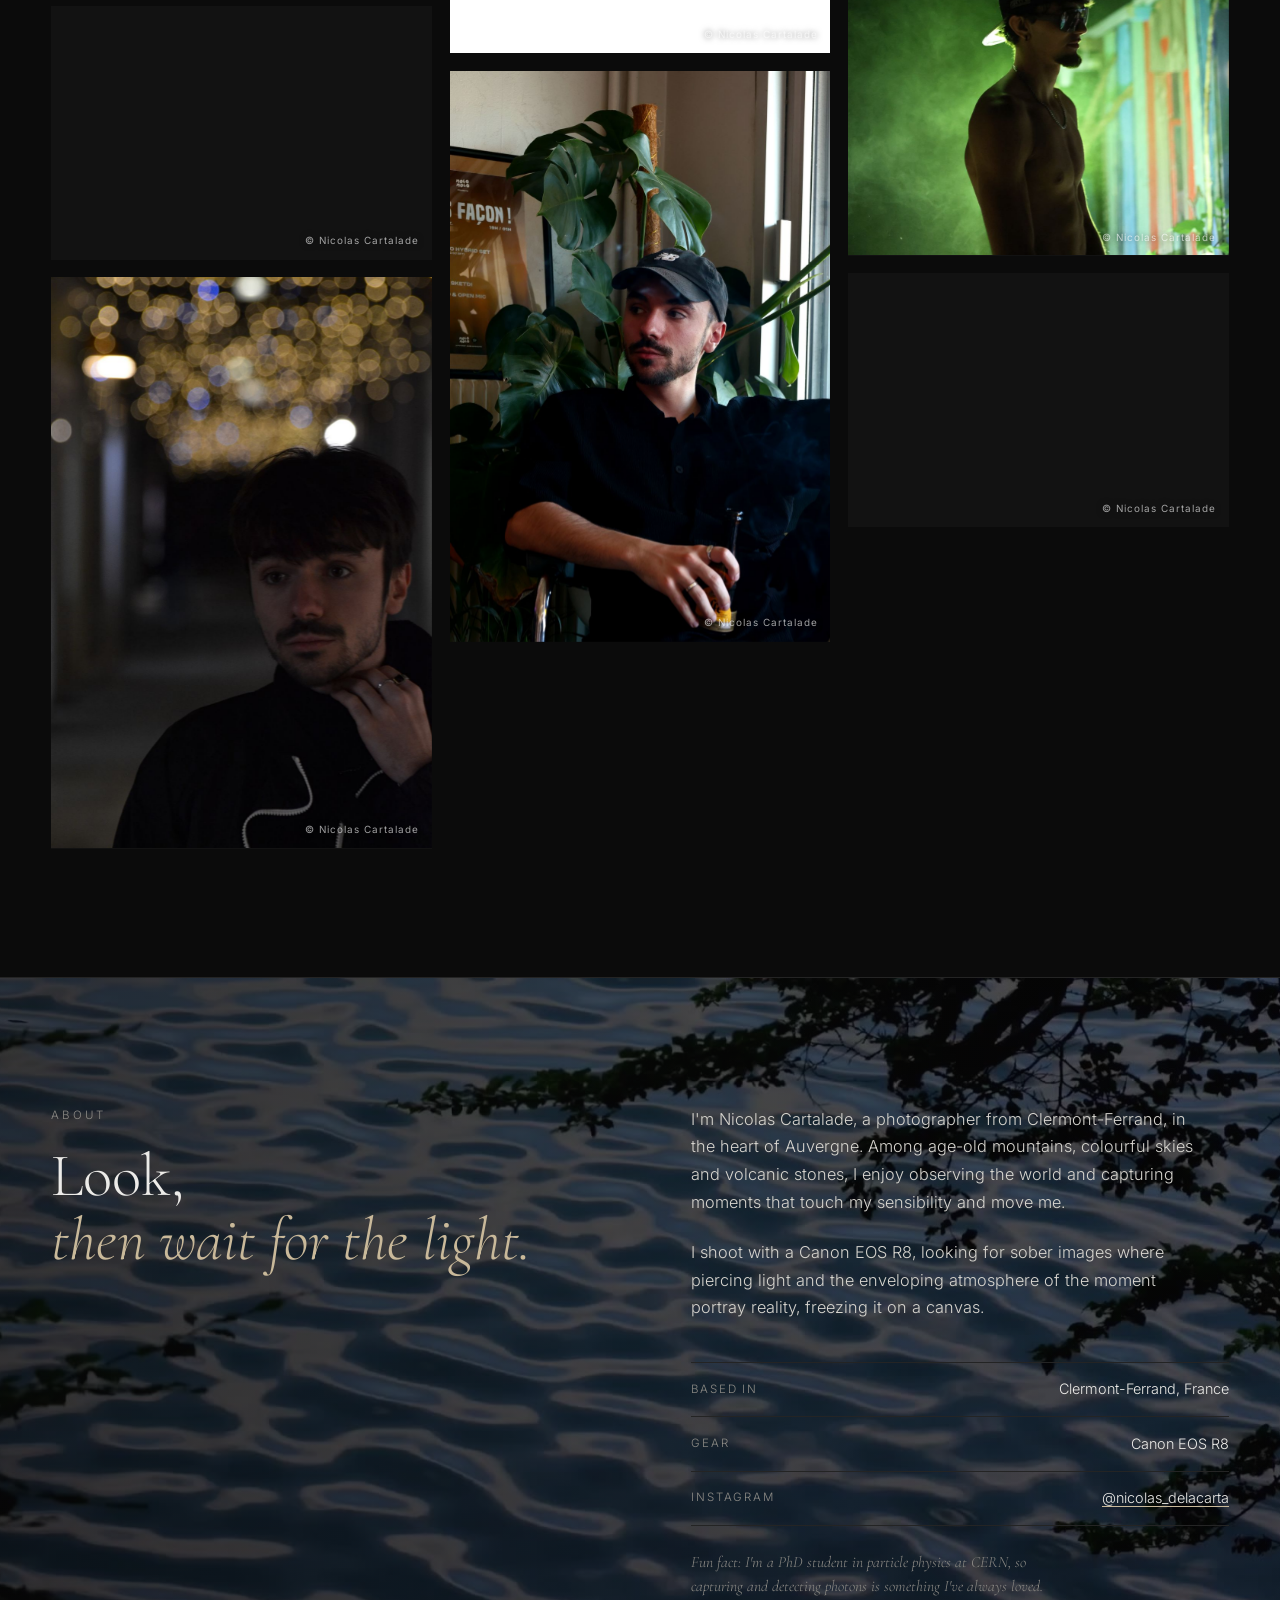
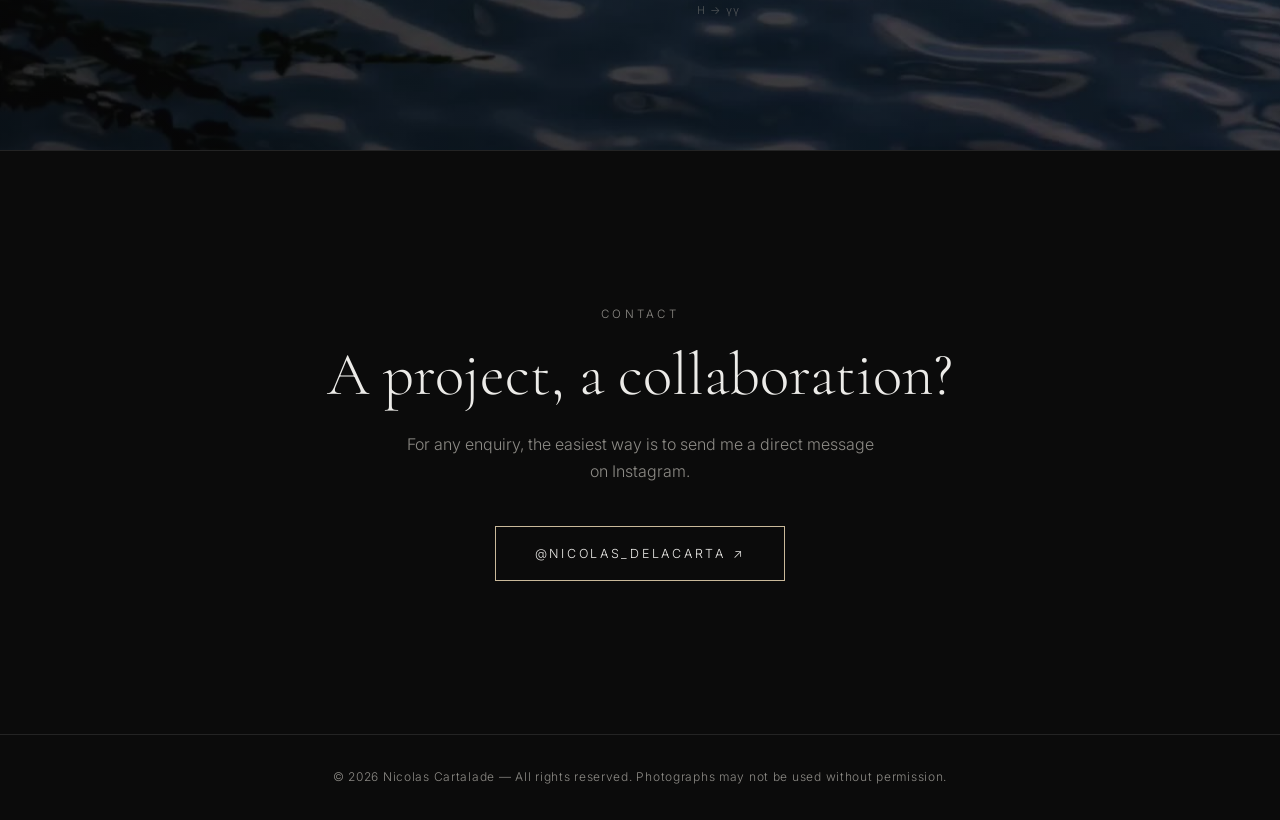
==== commit 4dd6326a: "Ajout : Vercingétorix sous les fumigènes (Rue) Co-Authored-By: Claude Sonnet 5.5 <noreply@anthropic." ====
--- a/en/index.html
+++ b/en/index.html
@@ -28,7 +28,7 @@
   <link rel="preconnect" href="https://fonts.googleapis.com">
   <link rel="preconnect" href="https://fonts.gstatic.com" crossorigin>
   <link href="https://fonts.googleapis.com/css2?family=Cormorant+Garamond:ital,wght@0,300;0,400;0,500;1,300;1,400&family=Inter:wght@300;400;500&display=swap" rel="stylesheet">
-  <link rel="stylesheet" href="../style.css?v=24">
+  <link rel="stylesheet" href="../style.css?v=25">
 </head>
 <body>
 
@@ -112,8 +112,8 @@
     <button class="lb-nav lb-next" id="lbNext" aria-label="Next photo">→</button>
   </div>
 
-  <script src="../photos.js?v=24"></script>
-  <script src="../script.js?v=24"></script>
+  <script src="../photos.js?v=25"></script>
+  <script src="../script.js?v=25"></script>
   <script data-goatcounter="https://blueskyll.goatcounter.com/count" async src="https://gc.zgo.at/count.js"></script>
 </body>
 </html>
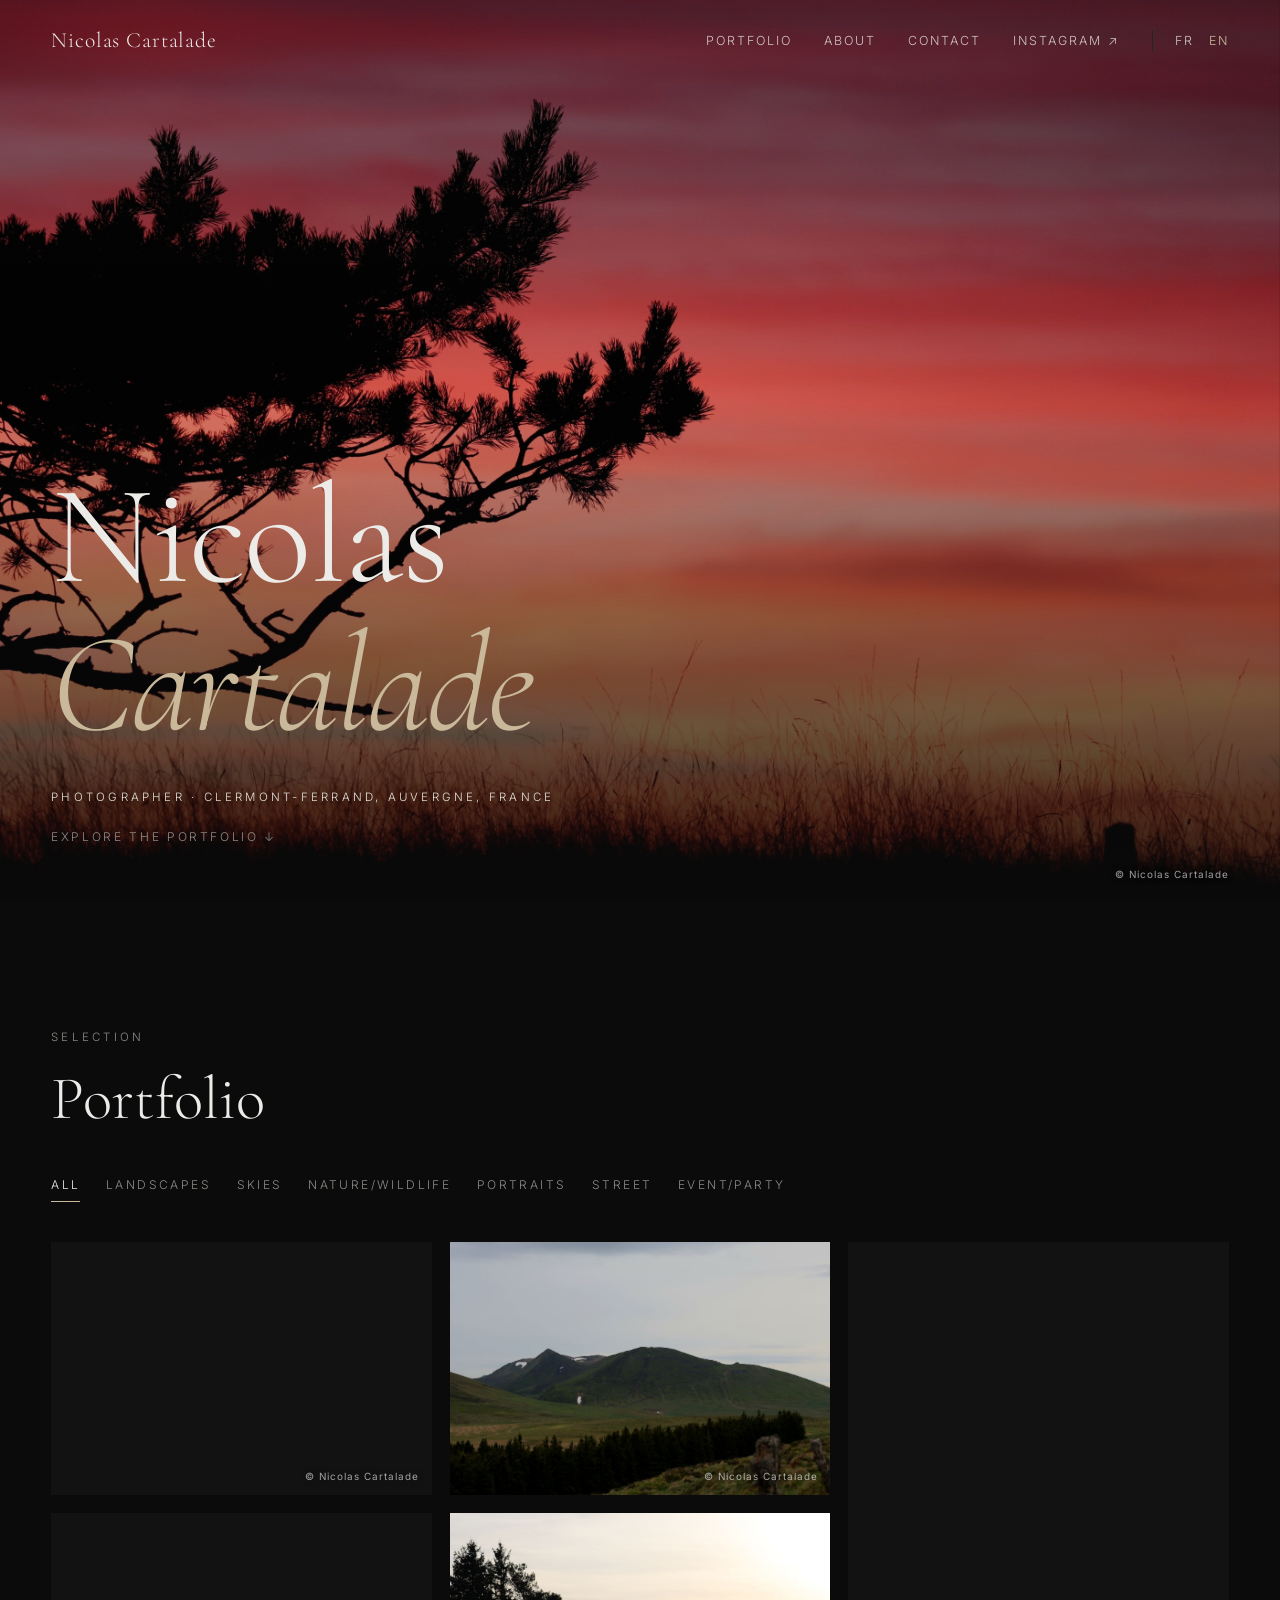
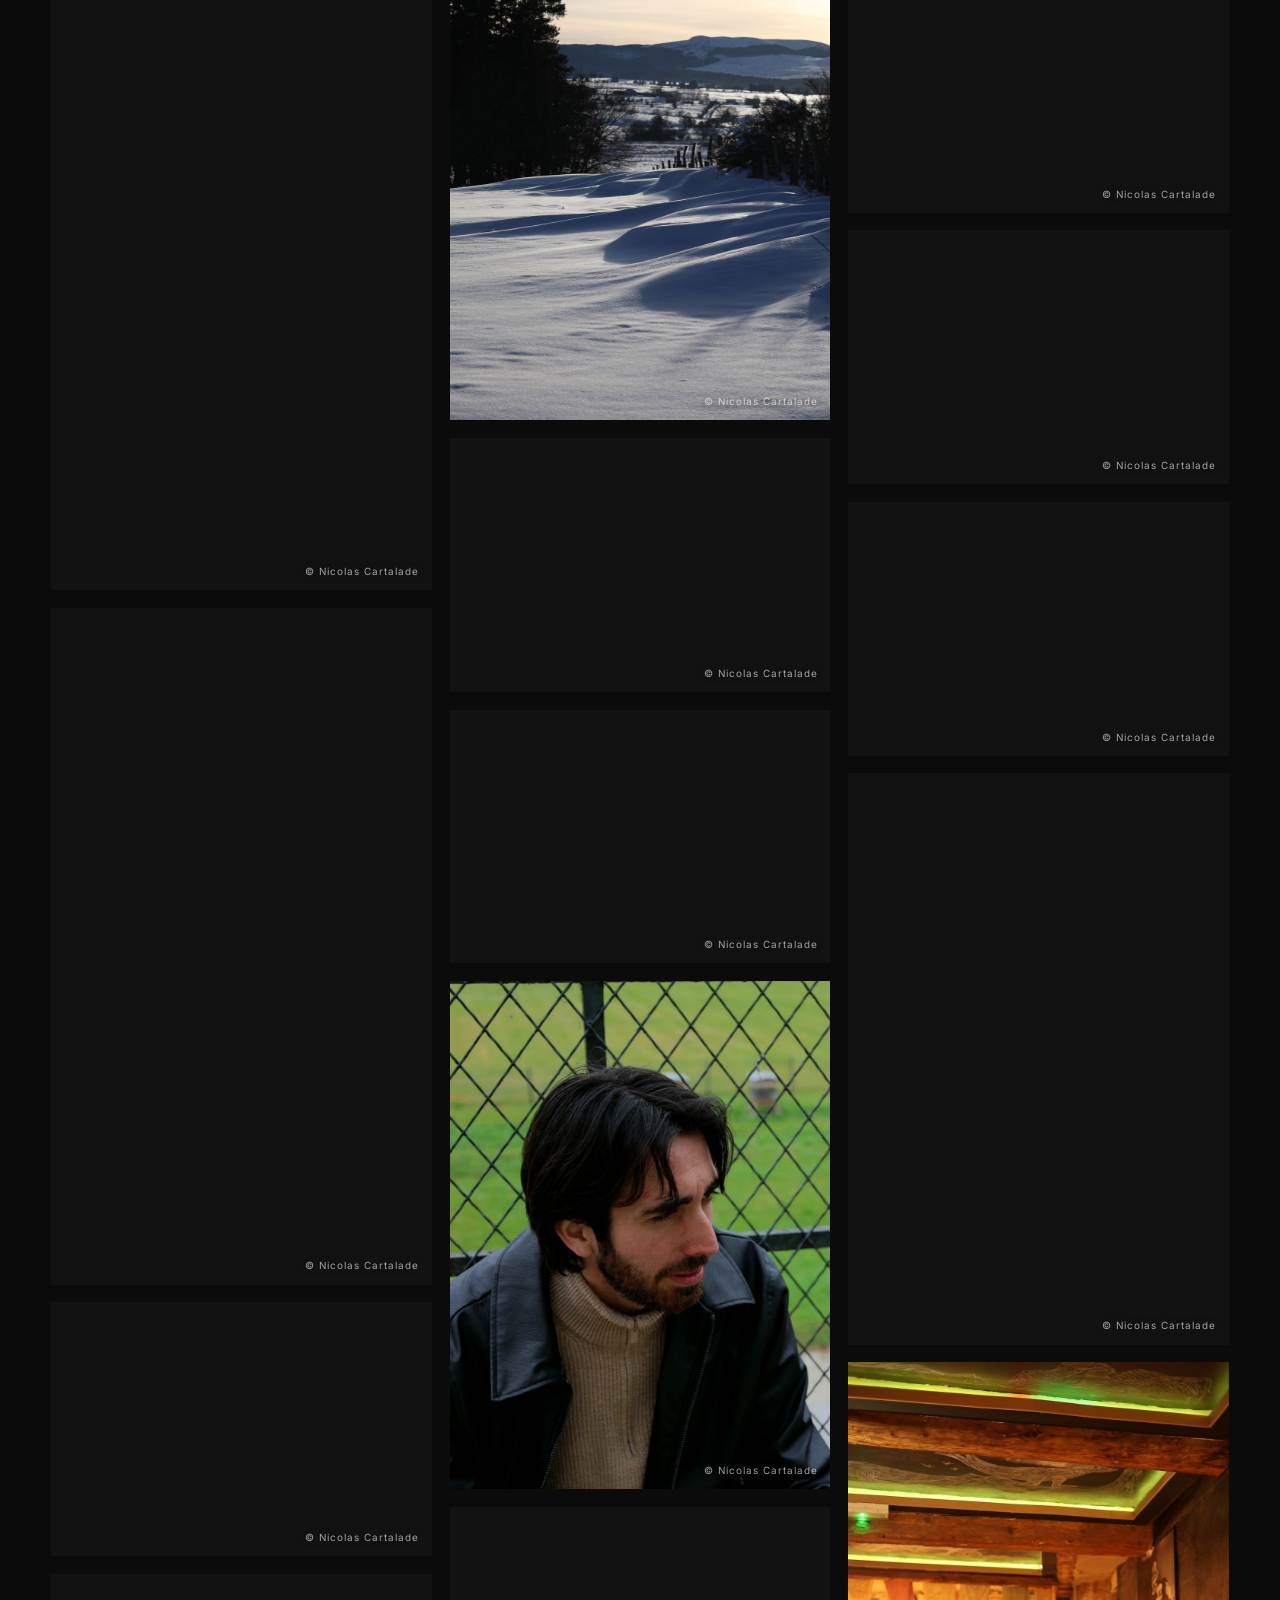
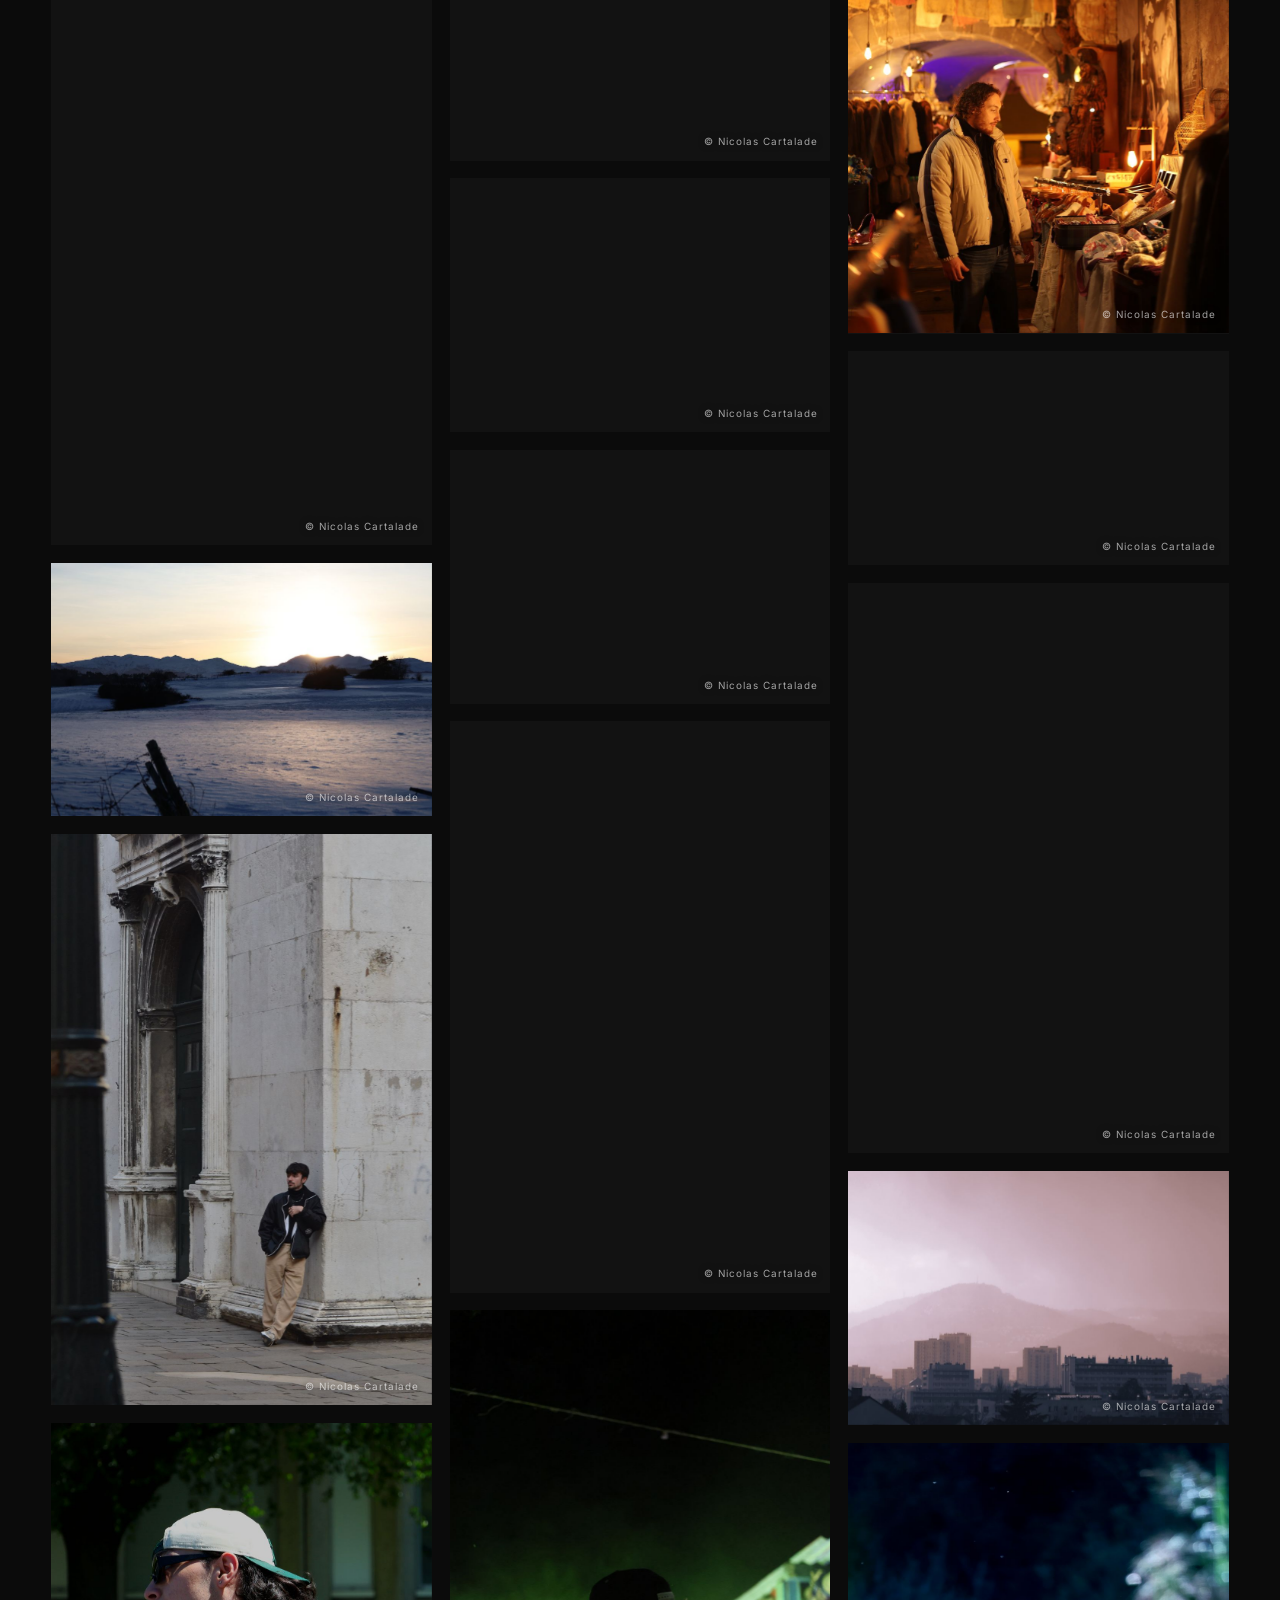
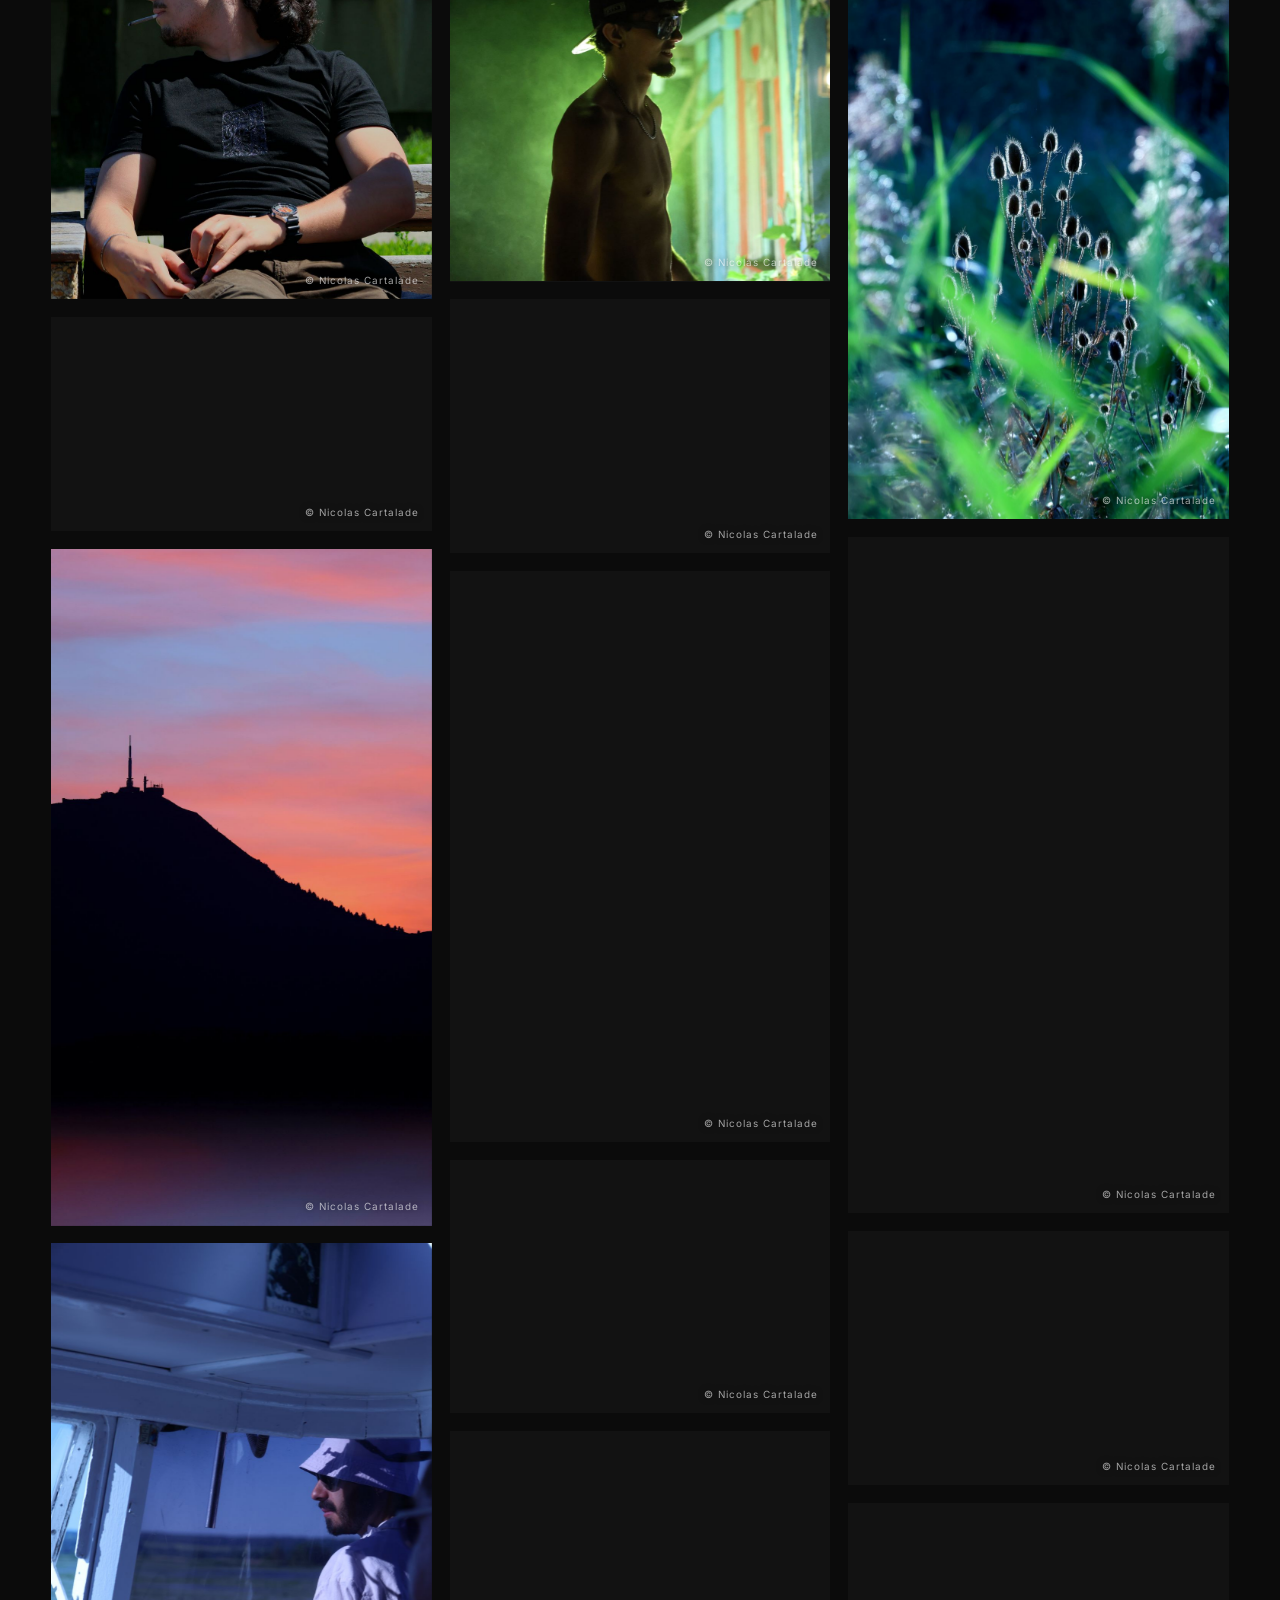
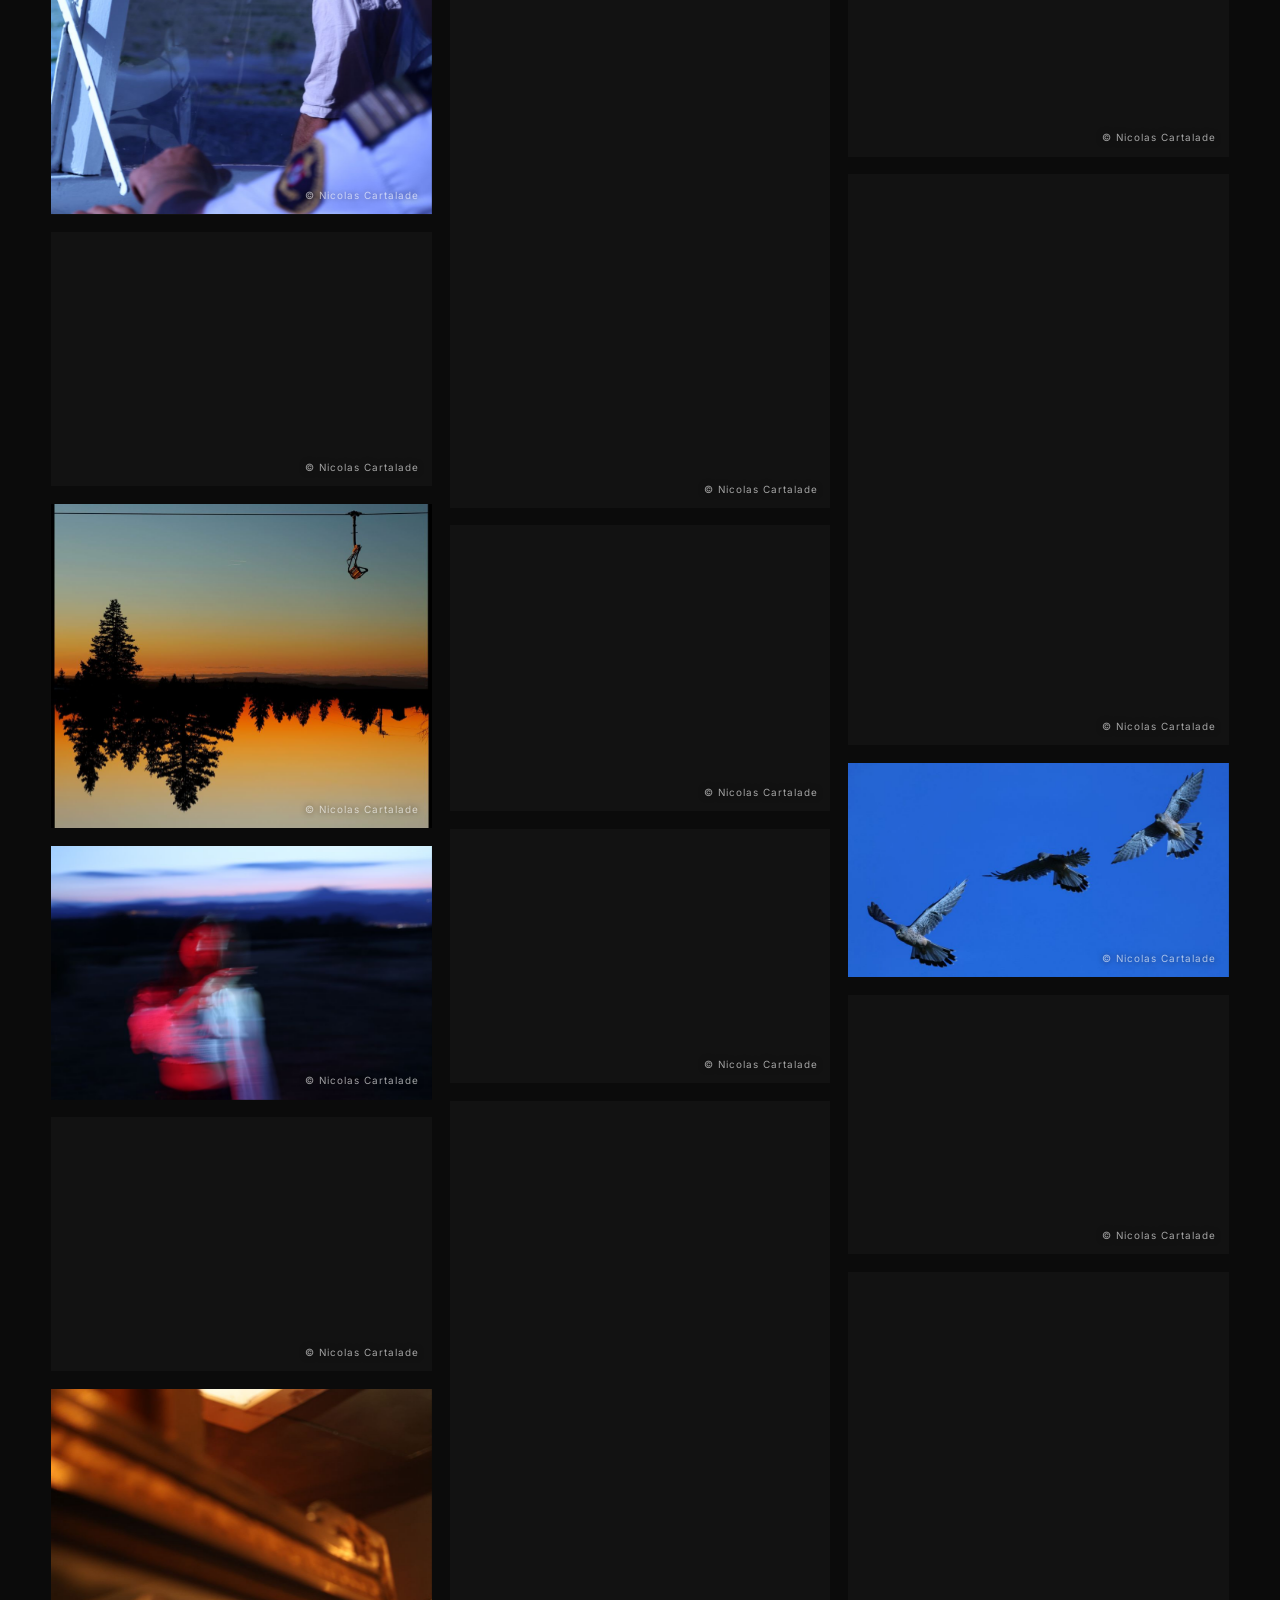
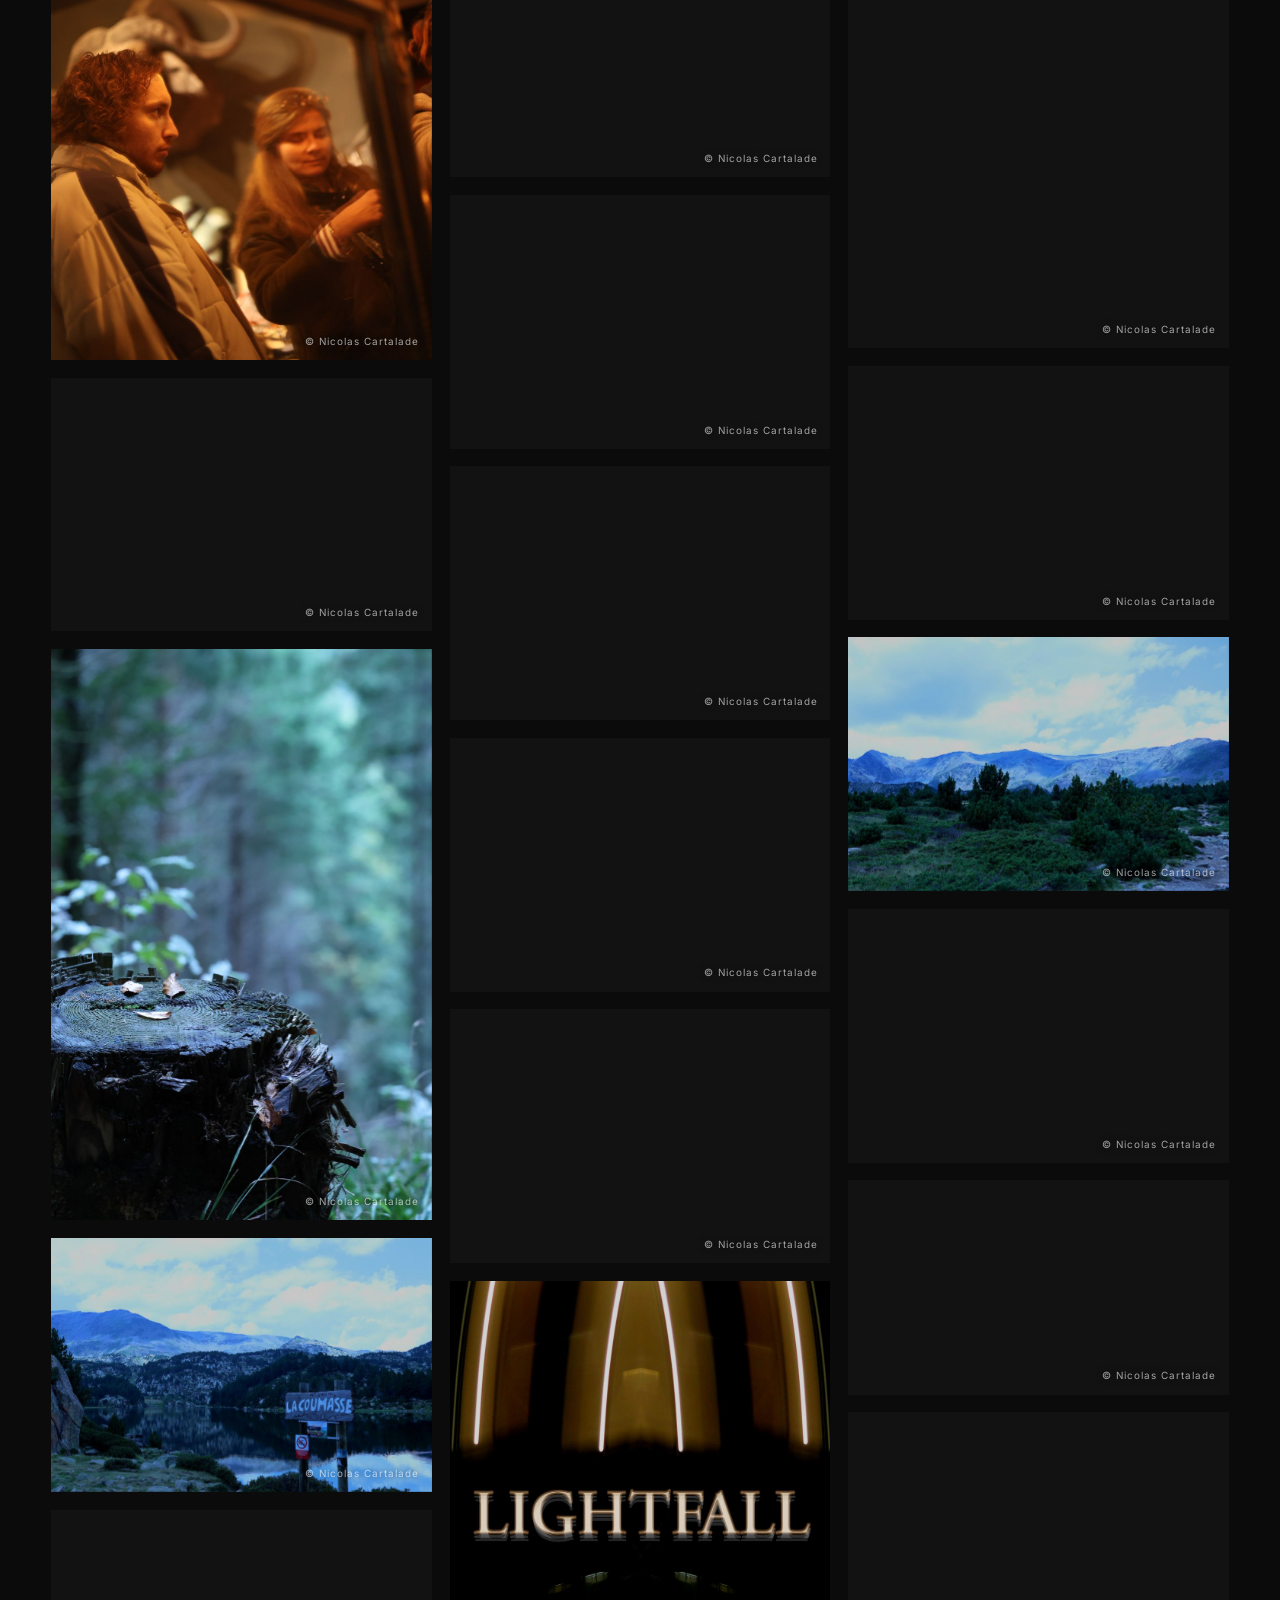
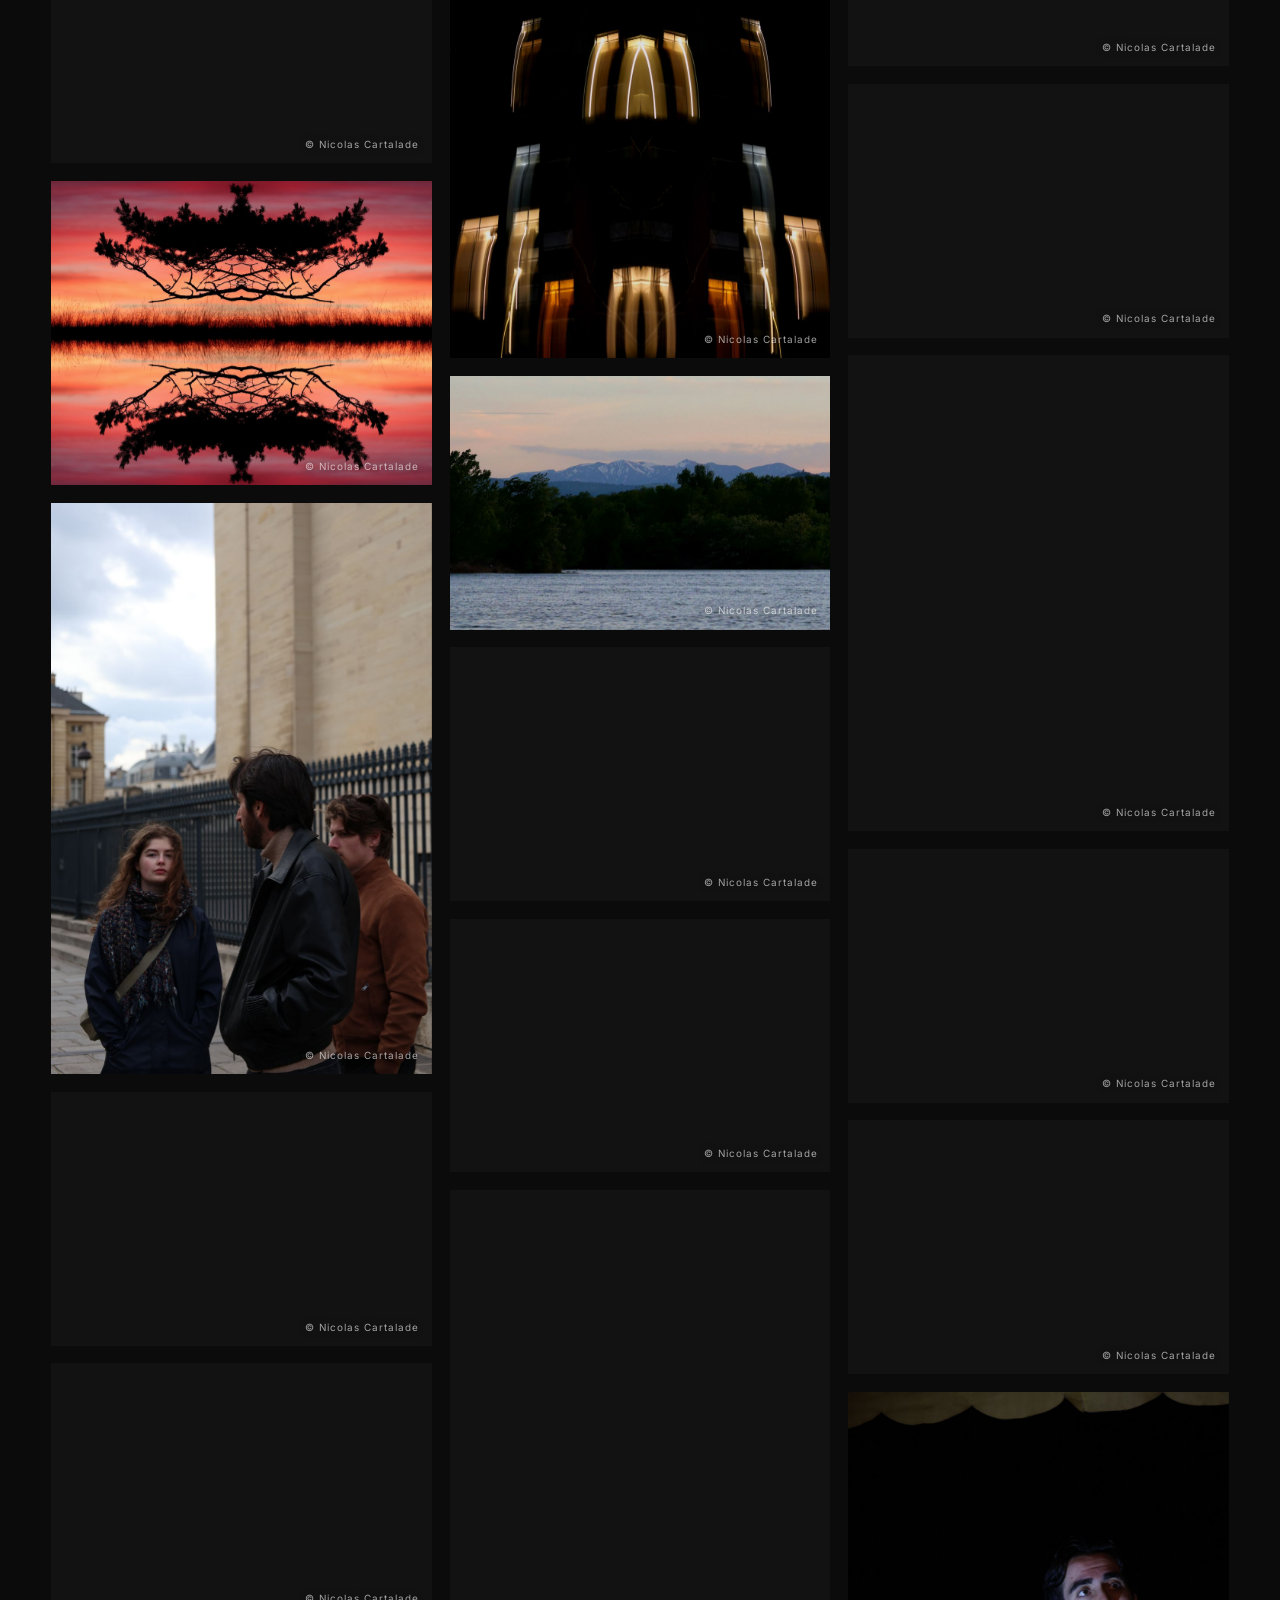
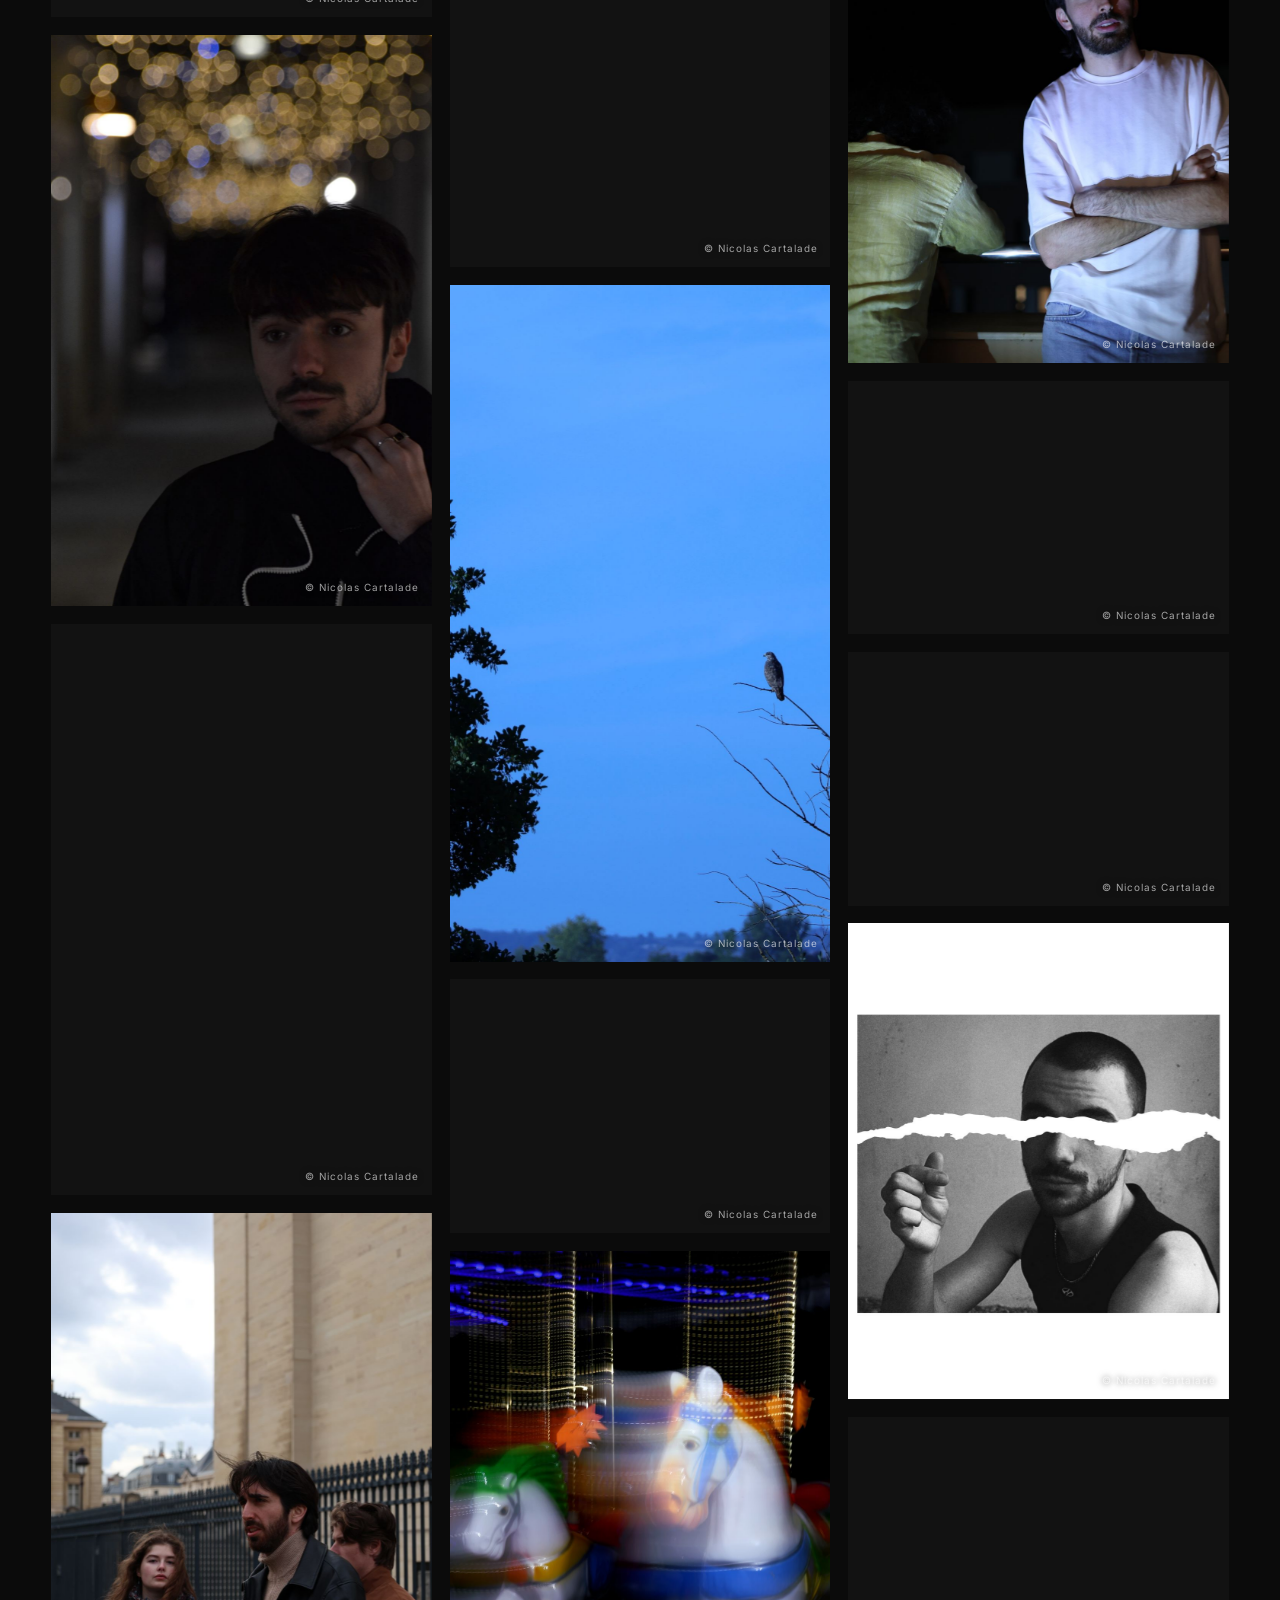
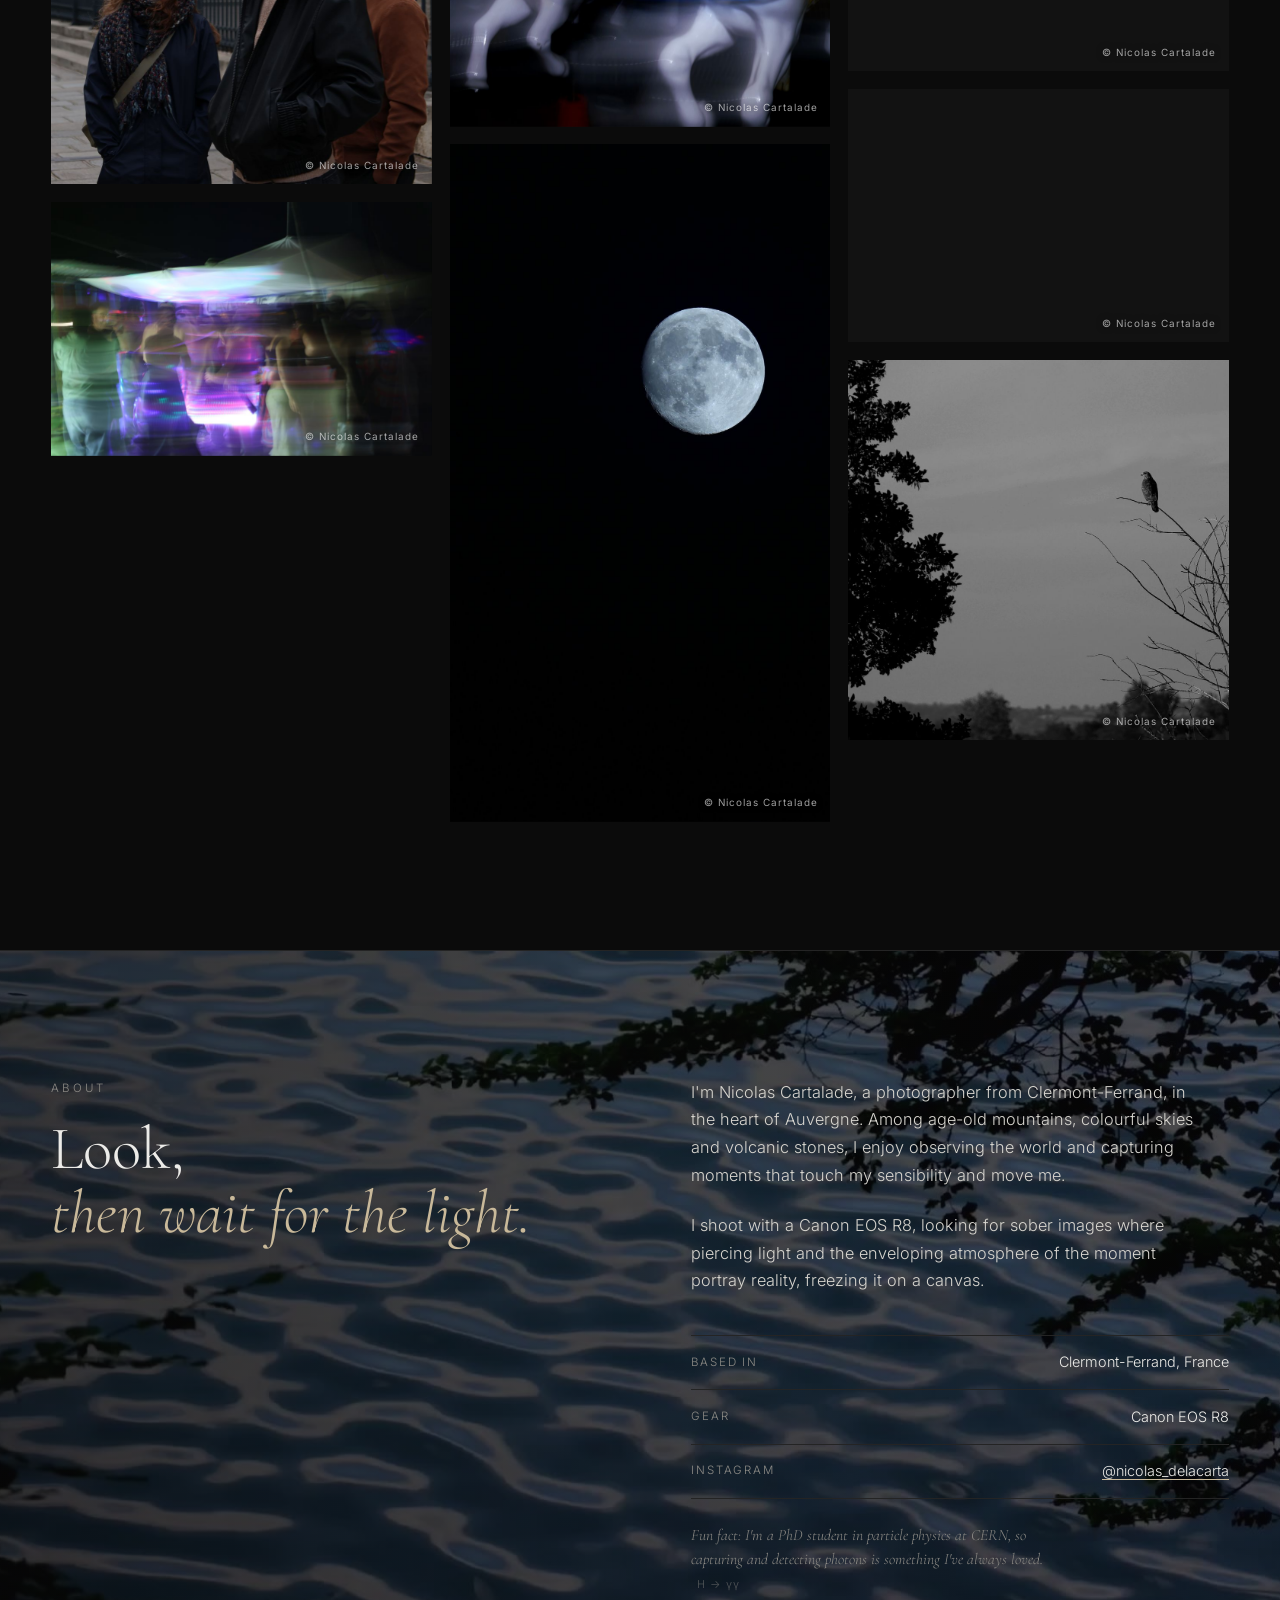
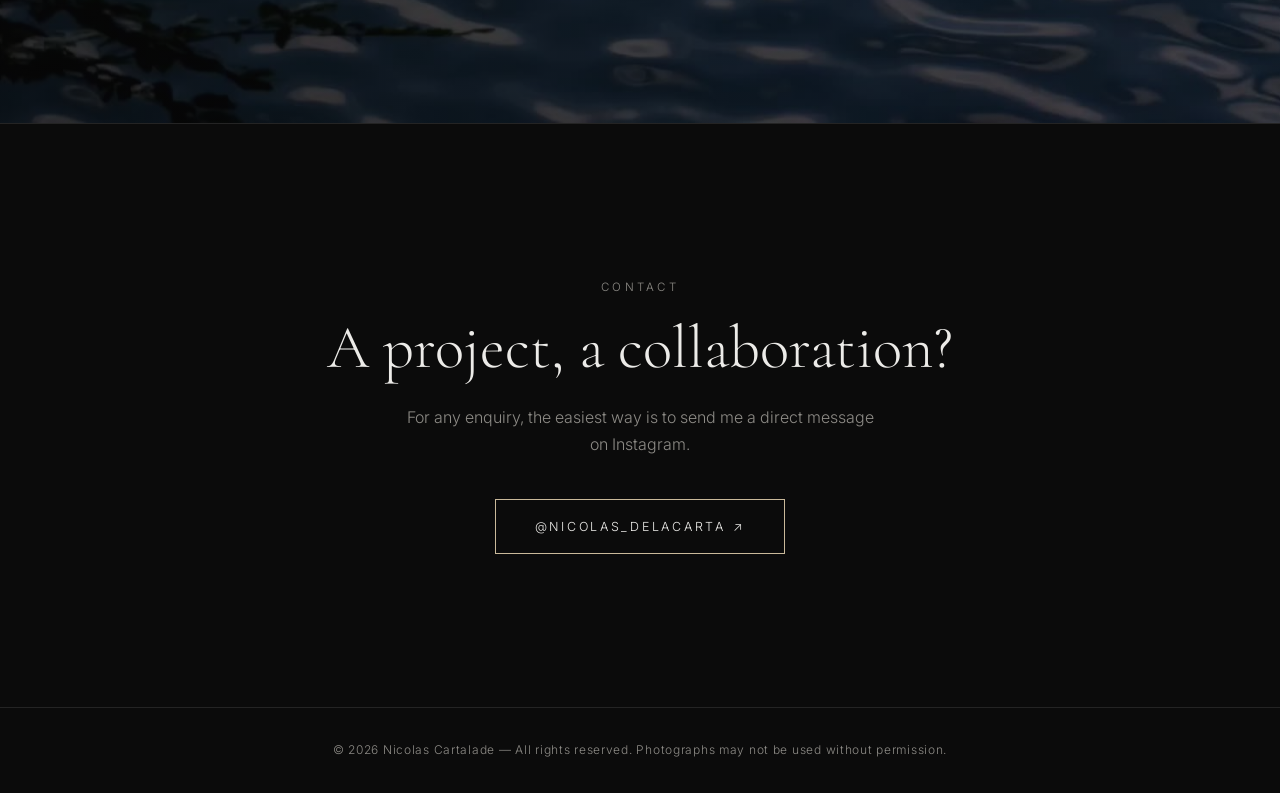
==== commit 312f95ce: "Titre : Vercingétorix bravant les gaz lacrymogènes Co-Authored-By: Claude Sonnet 5.5 <noreply@anthro" ====
--- a/en/index.html
+++ b/en/index.html
@@ -28,7 +28,7 @@
   <link rel="preconnect" href="https://fonts.googleapis.com">
   <link rel="preconnect" href="https://fonts.gstatic.com" crossorigin>
   <link href="https://fonts.googleapis.com/css2?family=Cormorant+Garamond:ital,wght@0,300;0,400;0,500;1,300;1,400&family=Inter:wght@300;400;500&display=swap" rel="stylesheet">
-  <link rel="stylesheet" href="../style.css?v=25">
+  <link rel="stylesheet" href="../style.css?v=26">
 </head>
 <body>
 
@@ -112,8 +112,8 @@
     <button class="lb-nav lb-next" id="lbNext" aria-label="Next photo">→</button>
   </div>
 
-  <script src="../photos.js?v=25"></script>
-  <script src="../script.js?v=25"></script>
+  <script src="../photos.js?v=26"></script>
+  <script src="../script.js?v=26"></script>
   <script data-goatcounter="https://blueskyll.goatcounter.com/count" async src="https://gc.zgo.at/count.js"></script>
 </body>
 </html>
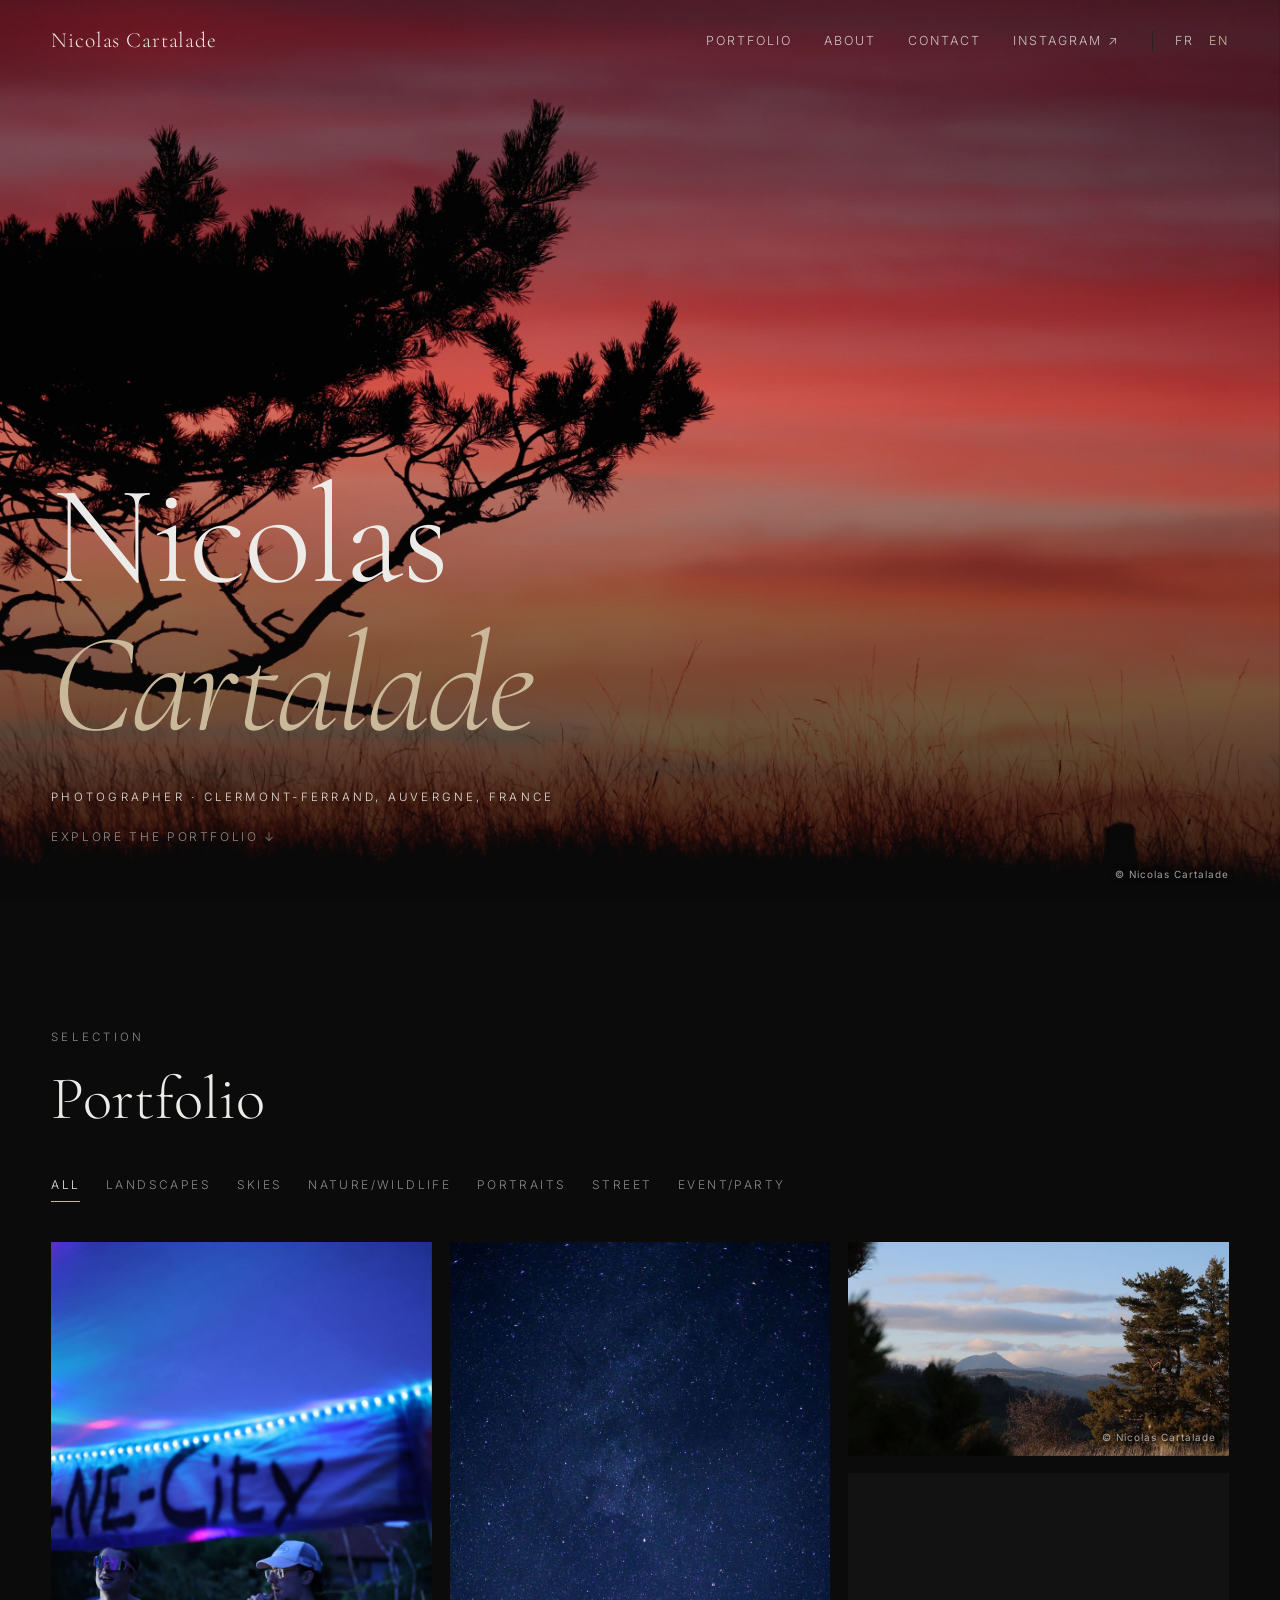
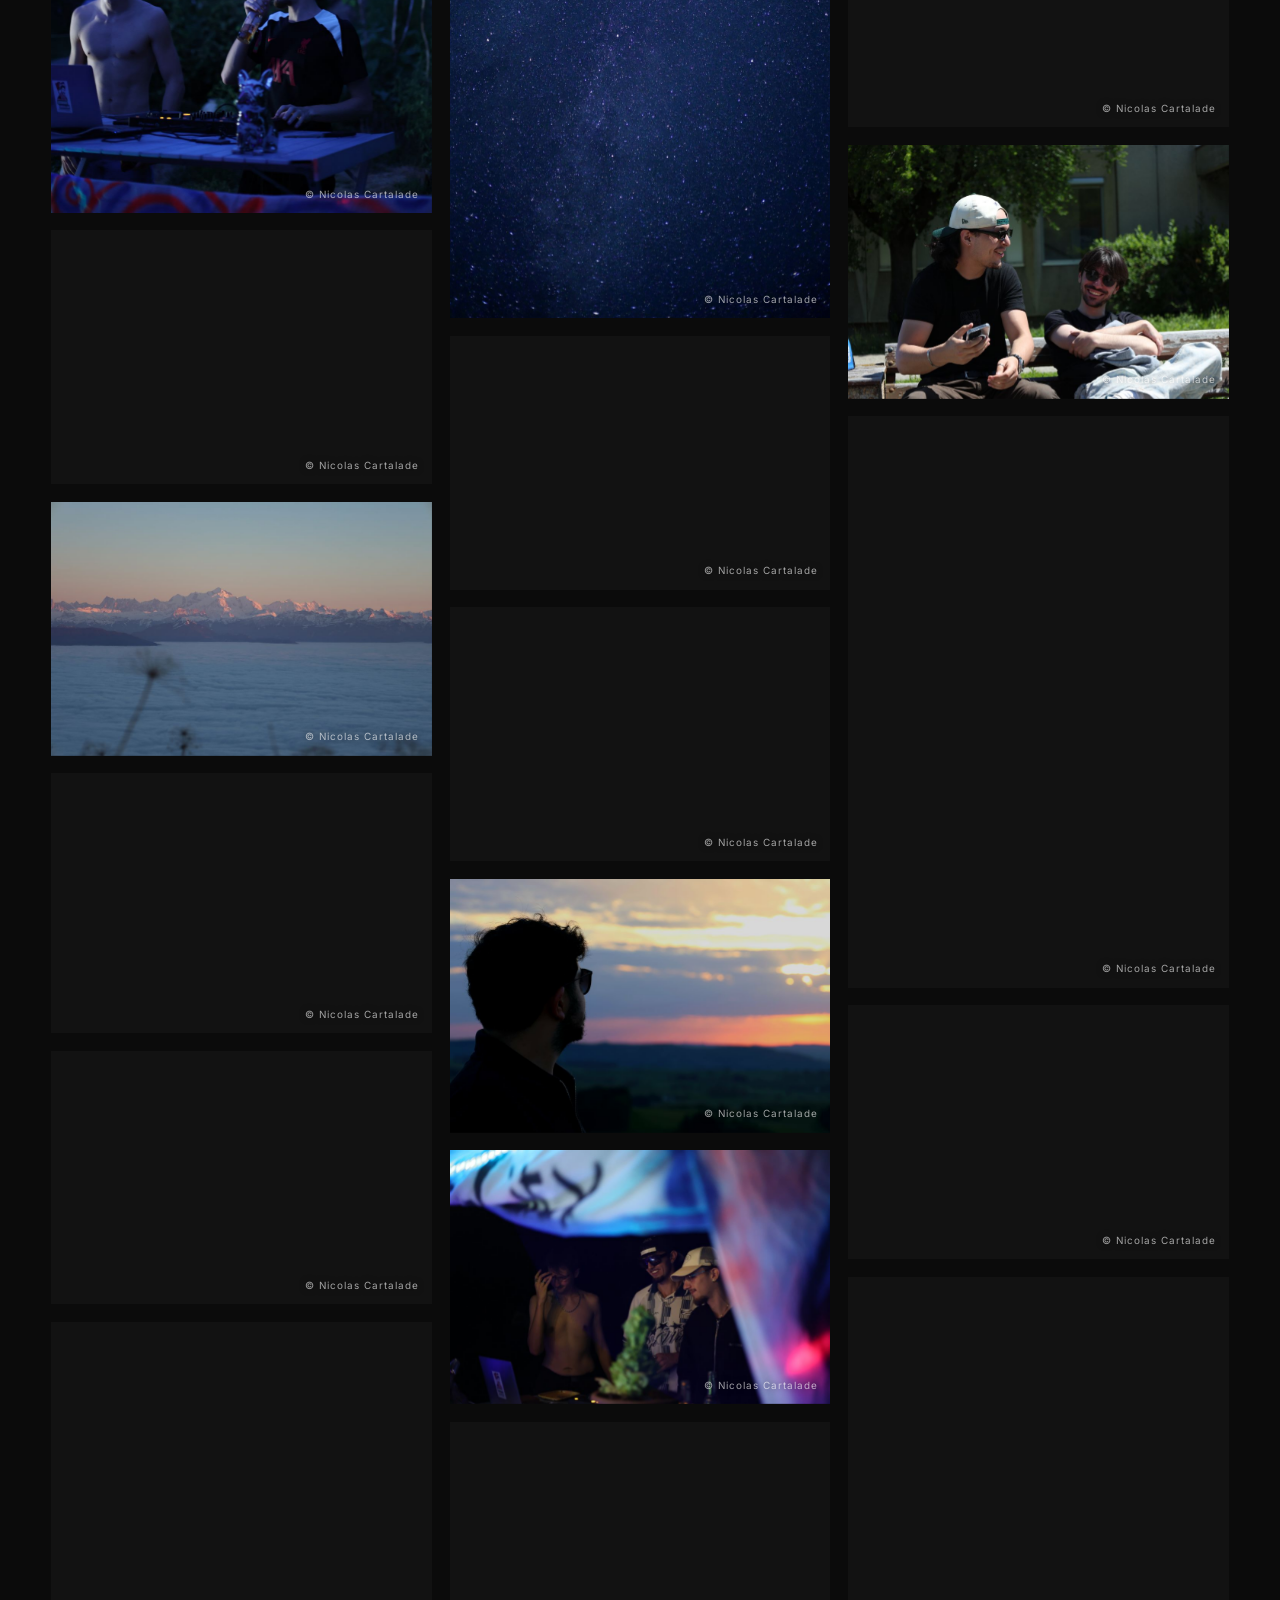
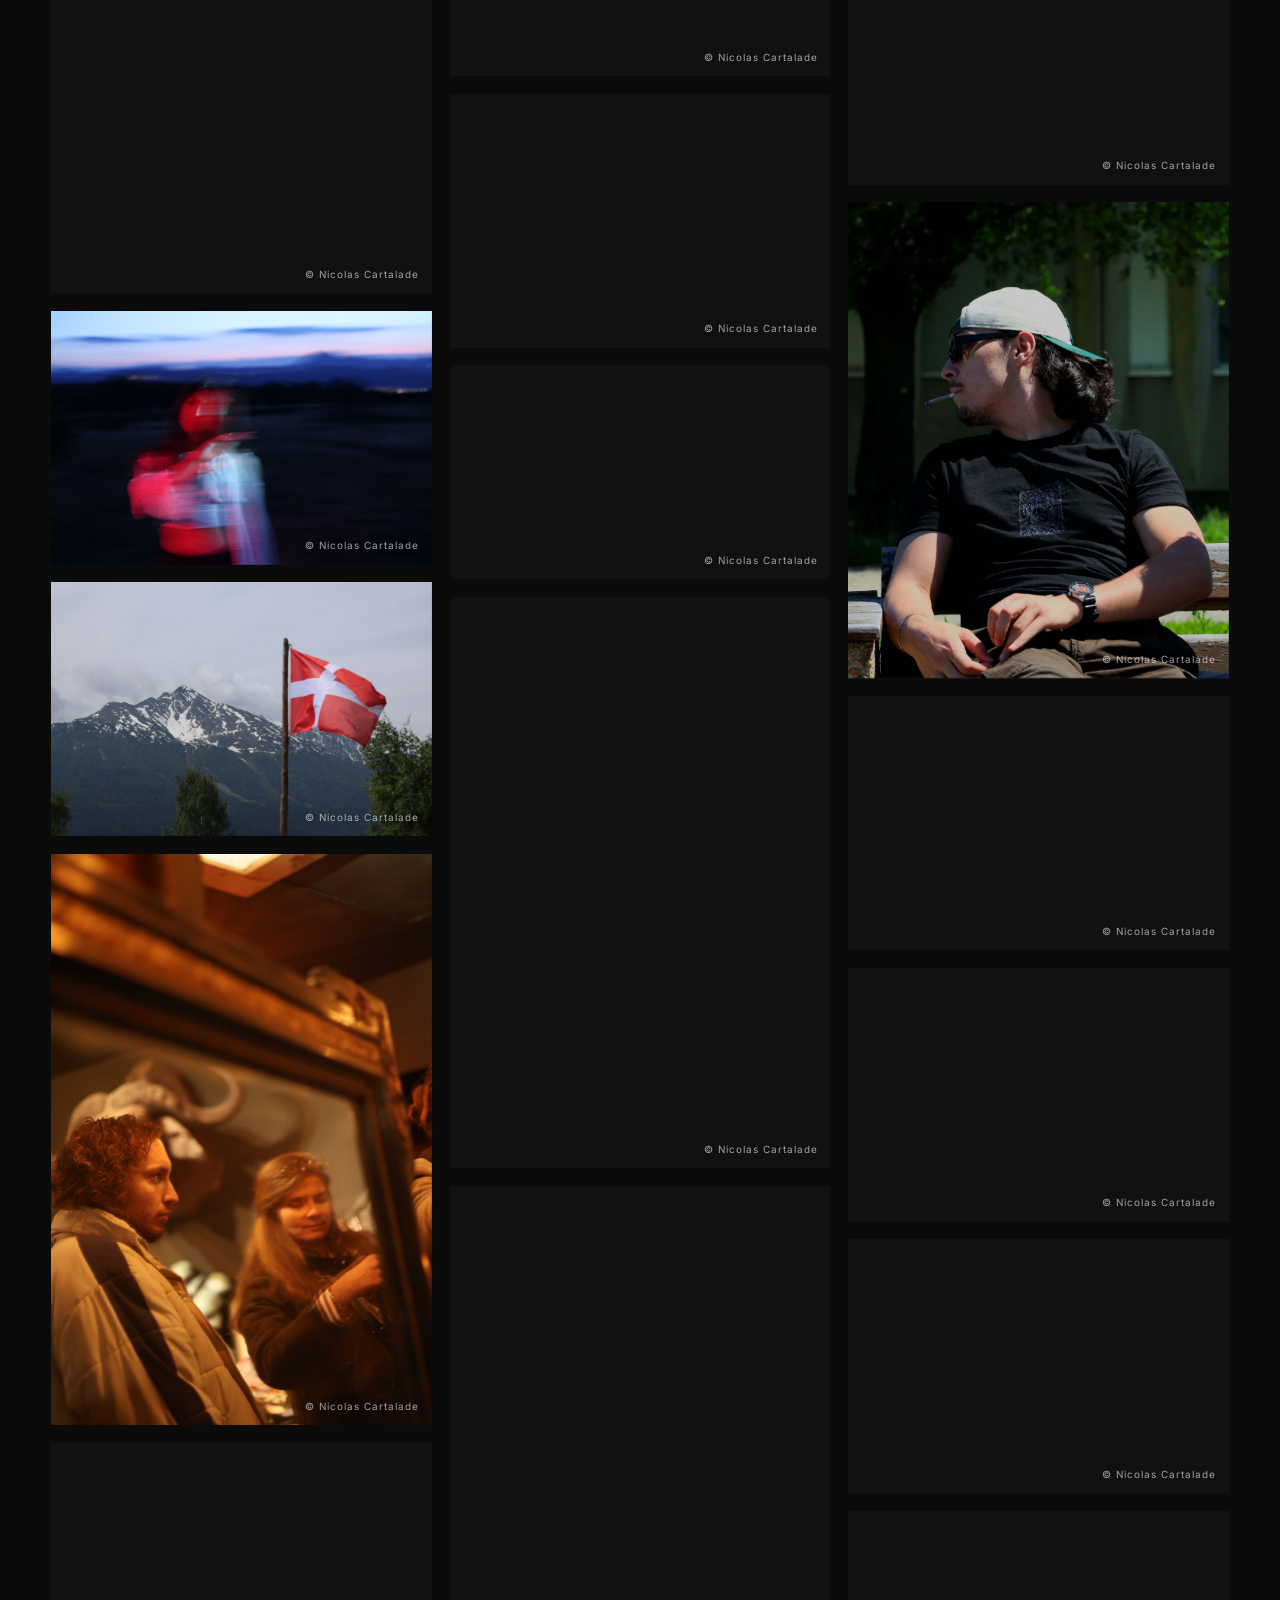
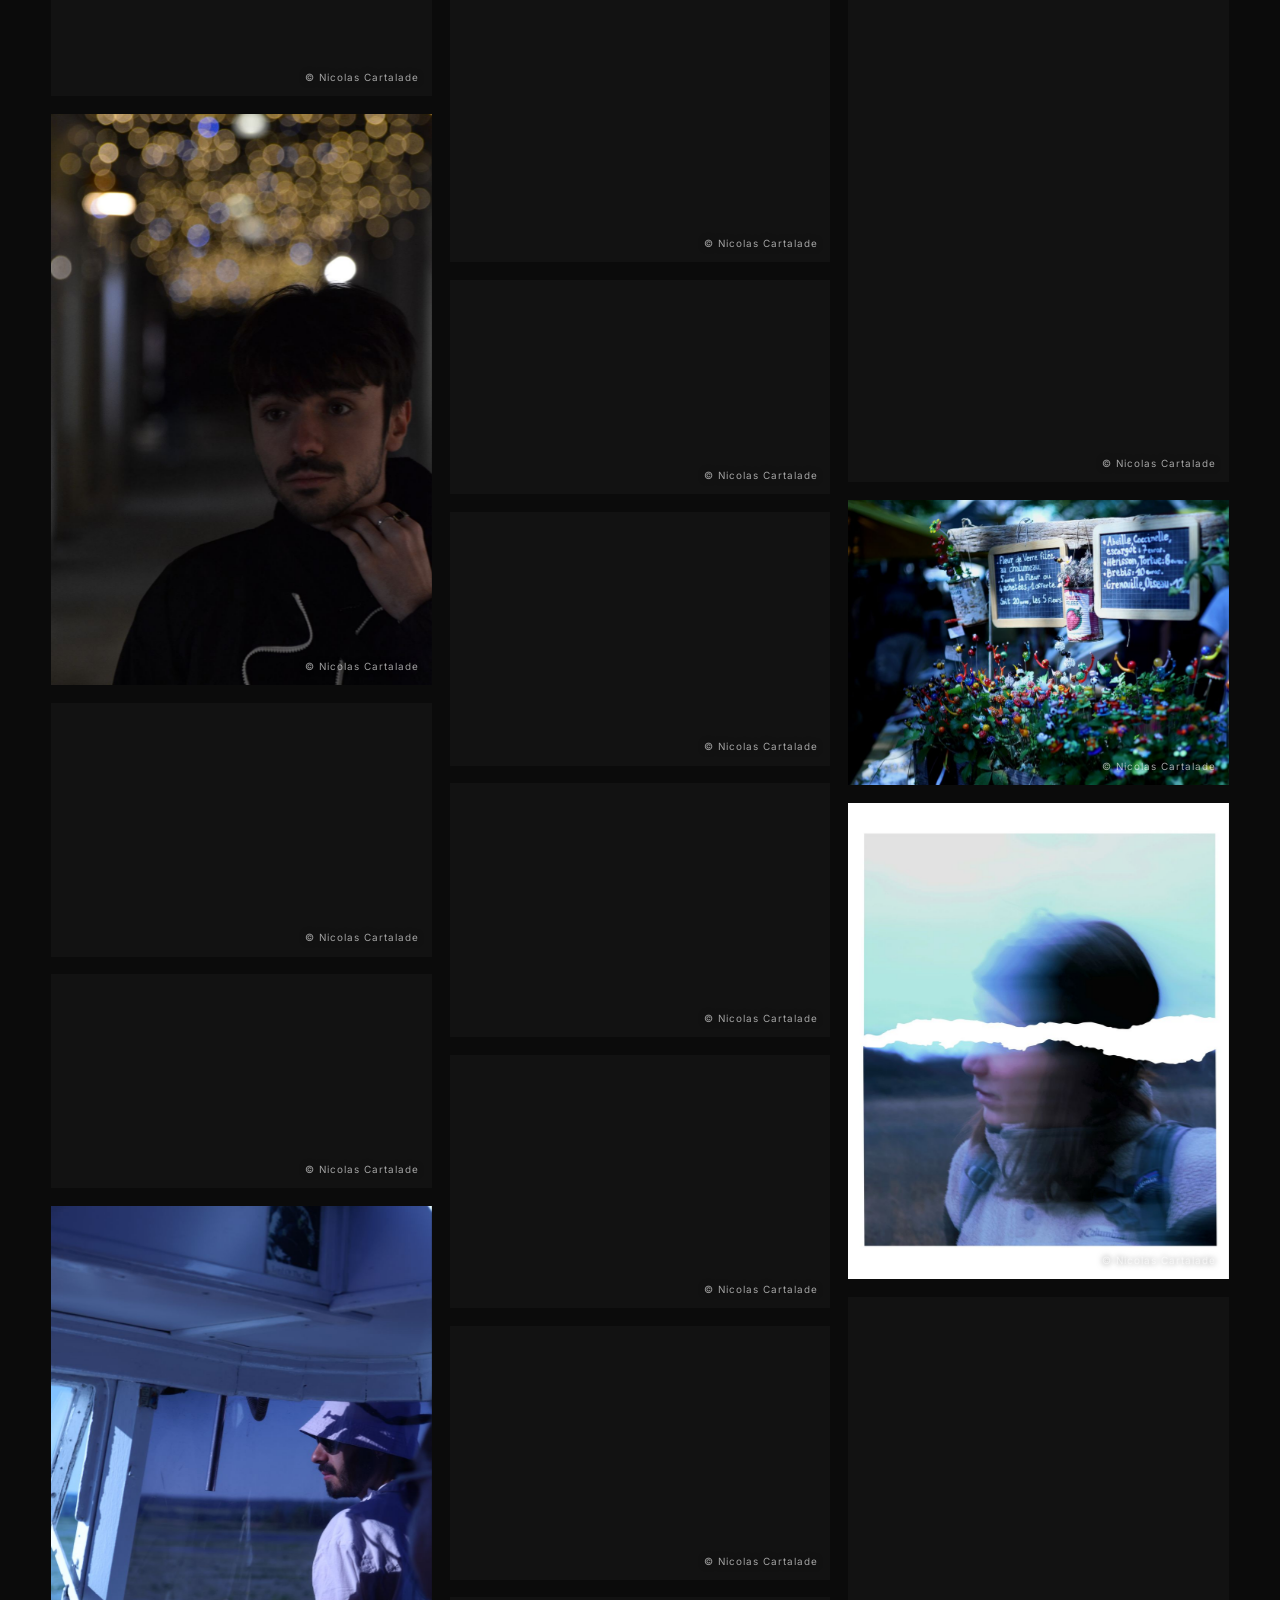
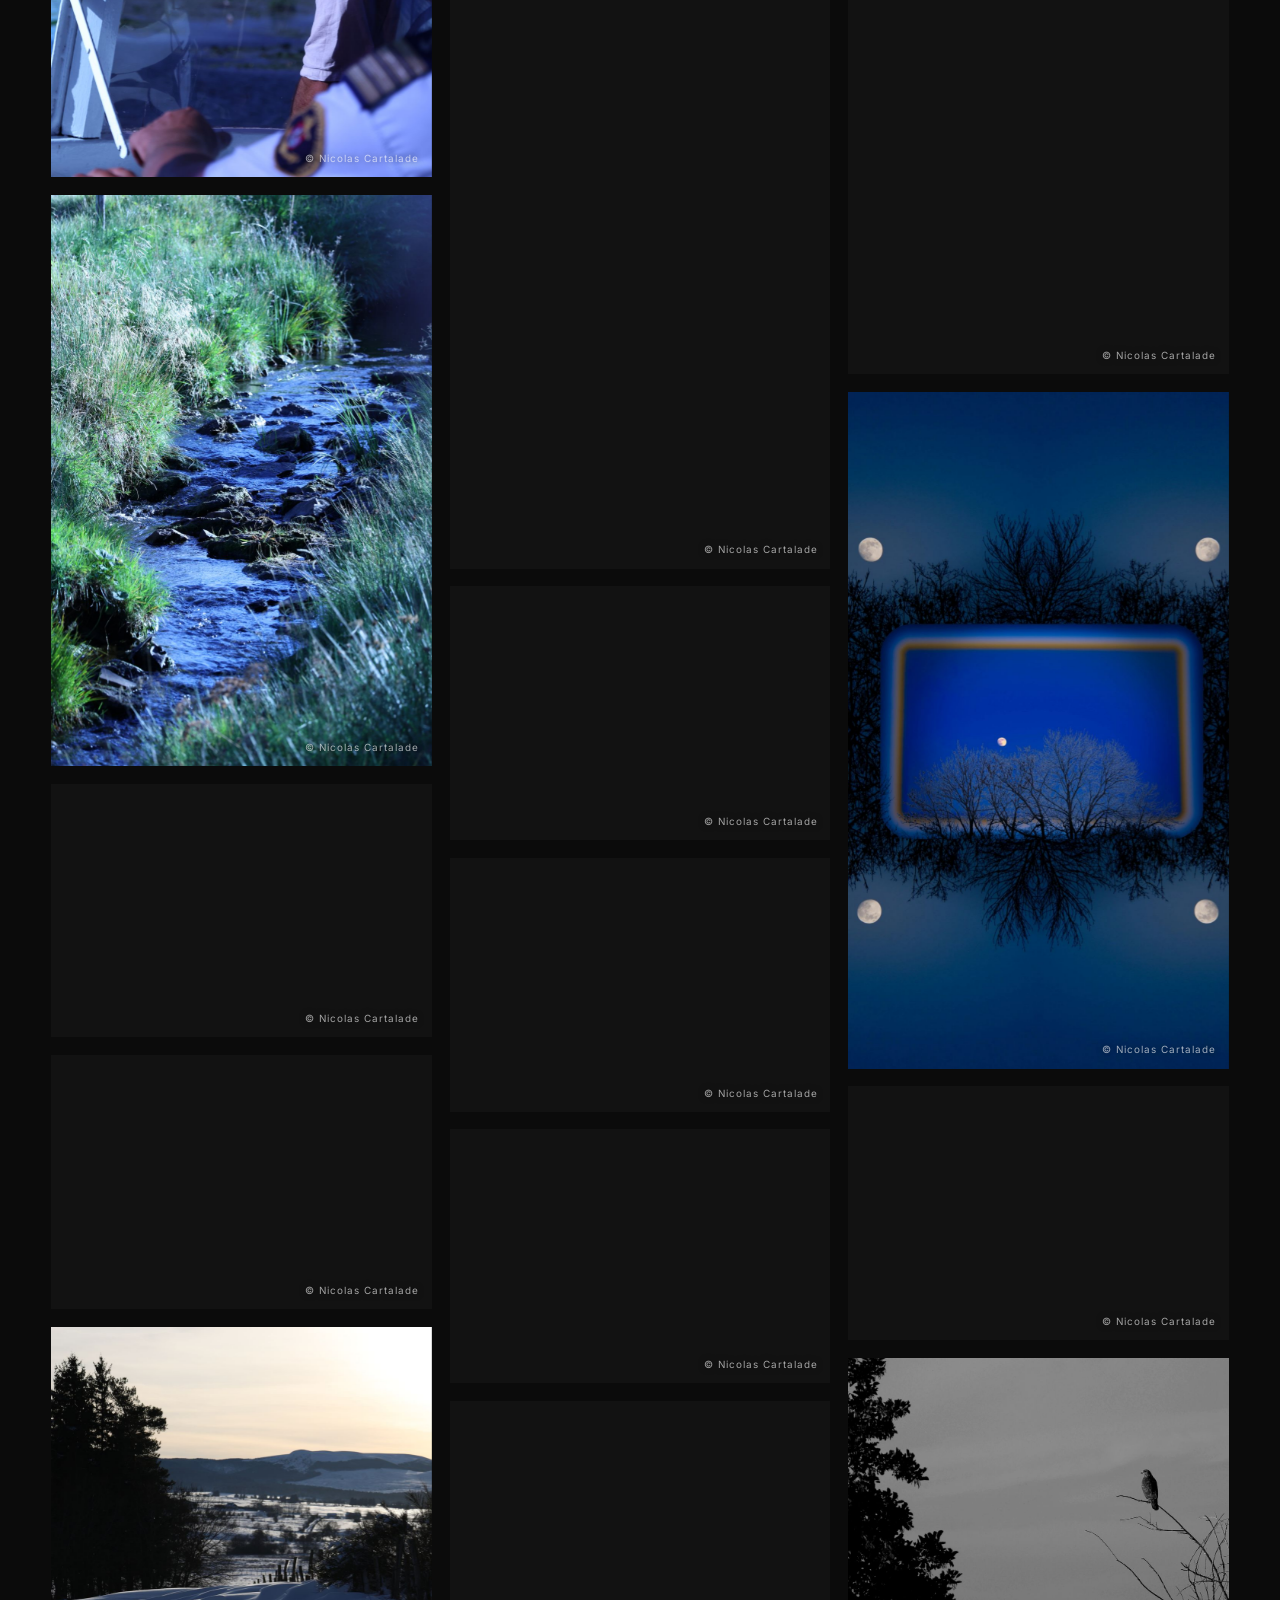
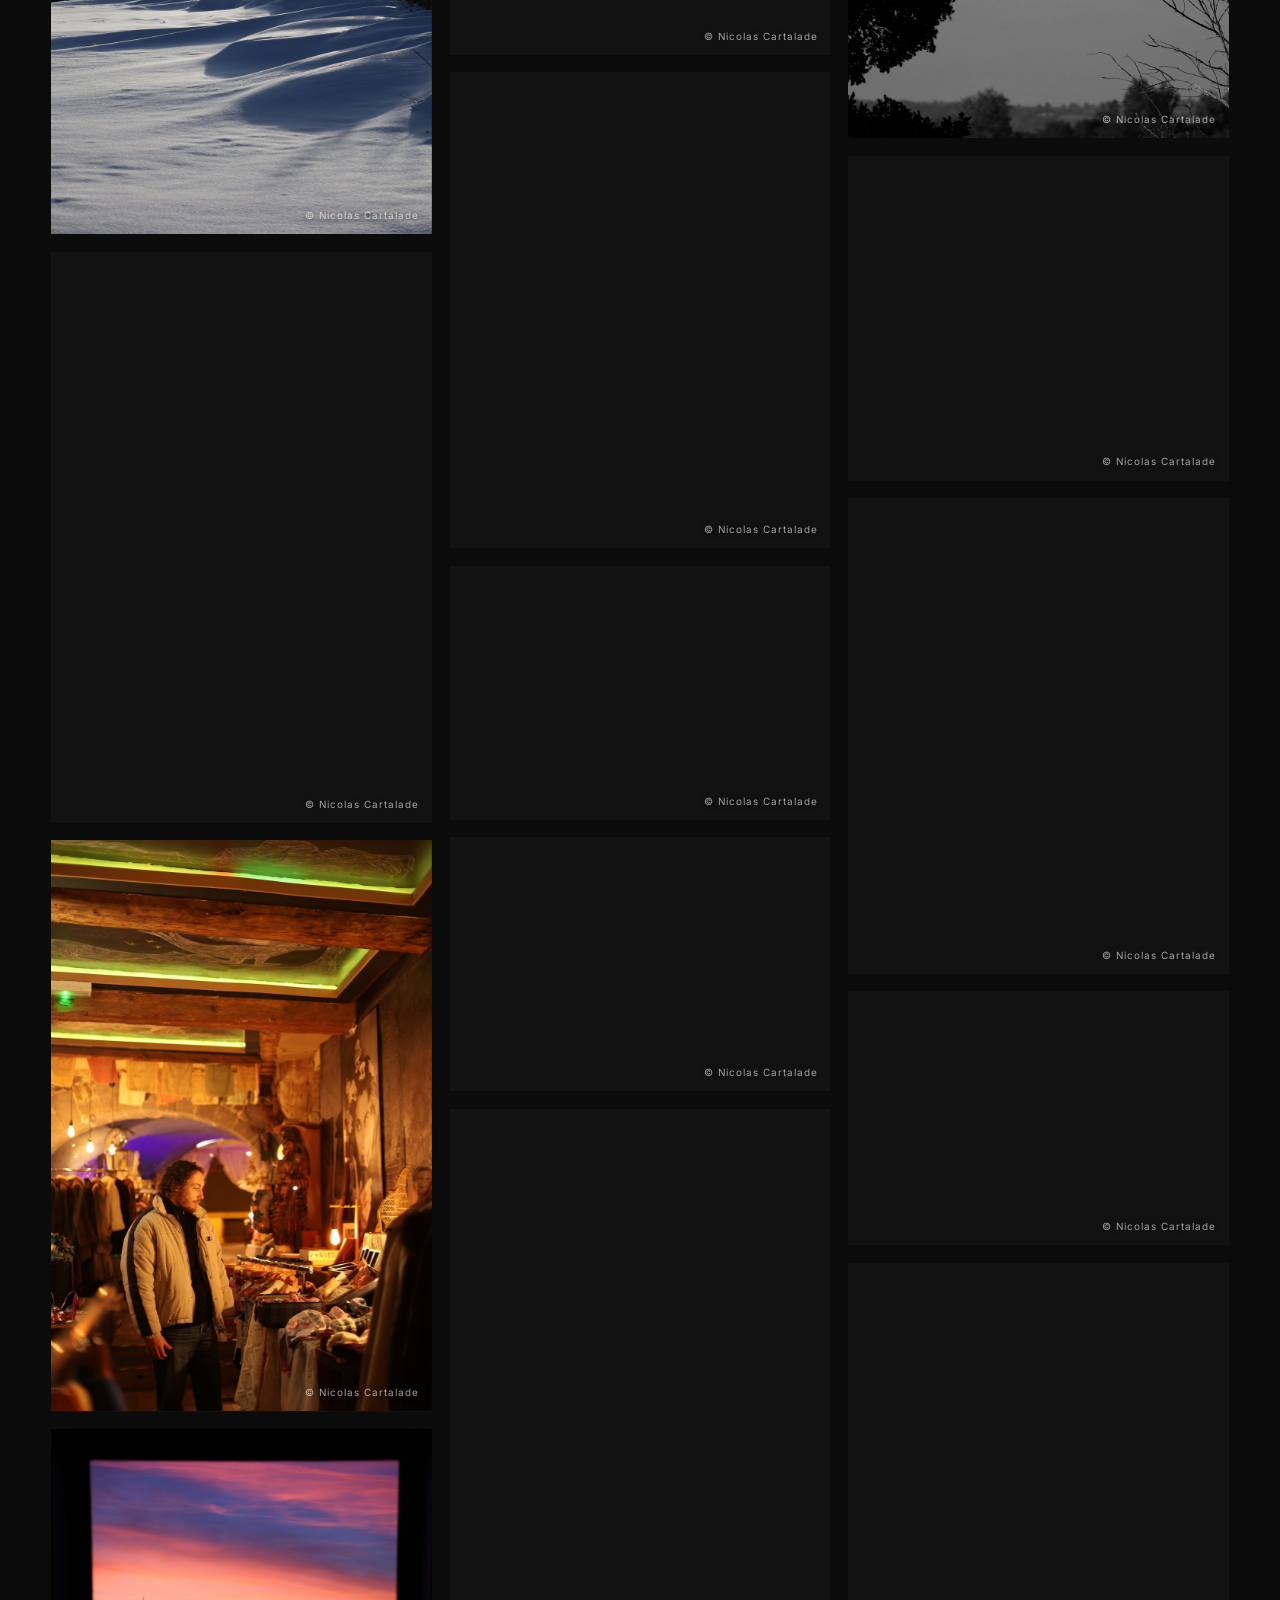
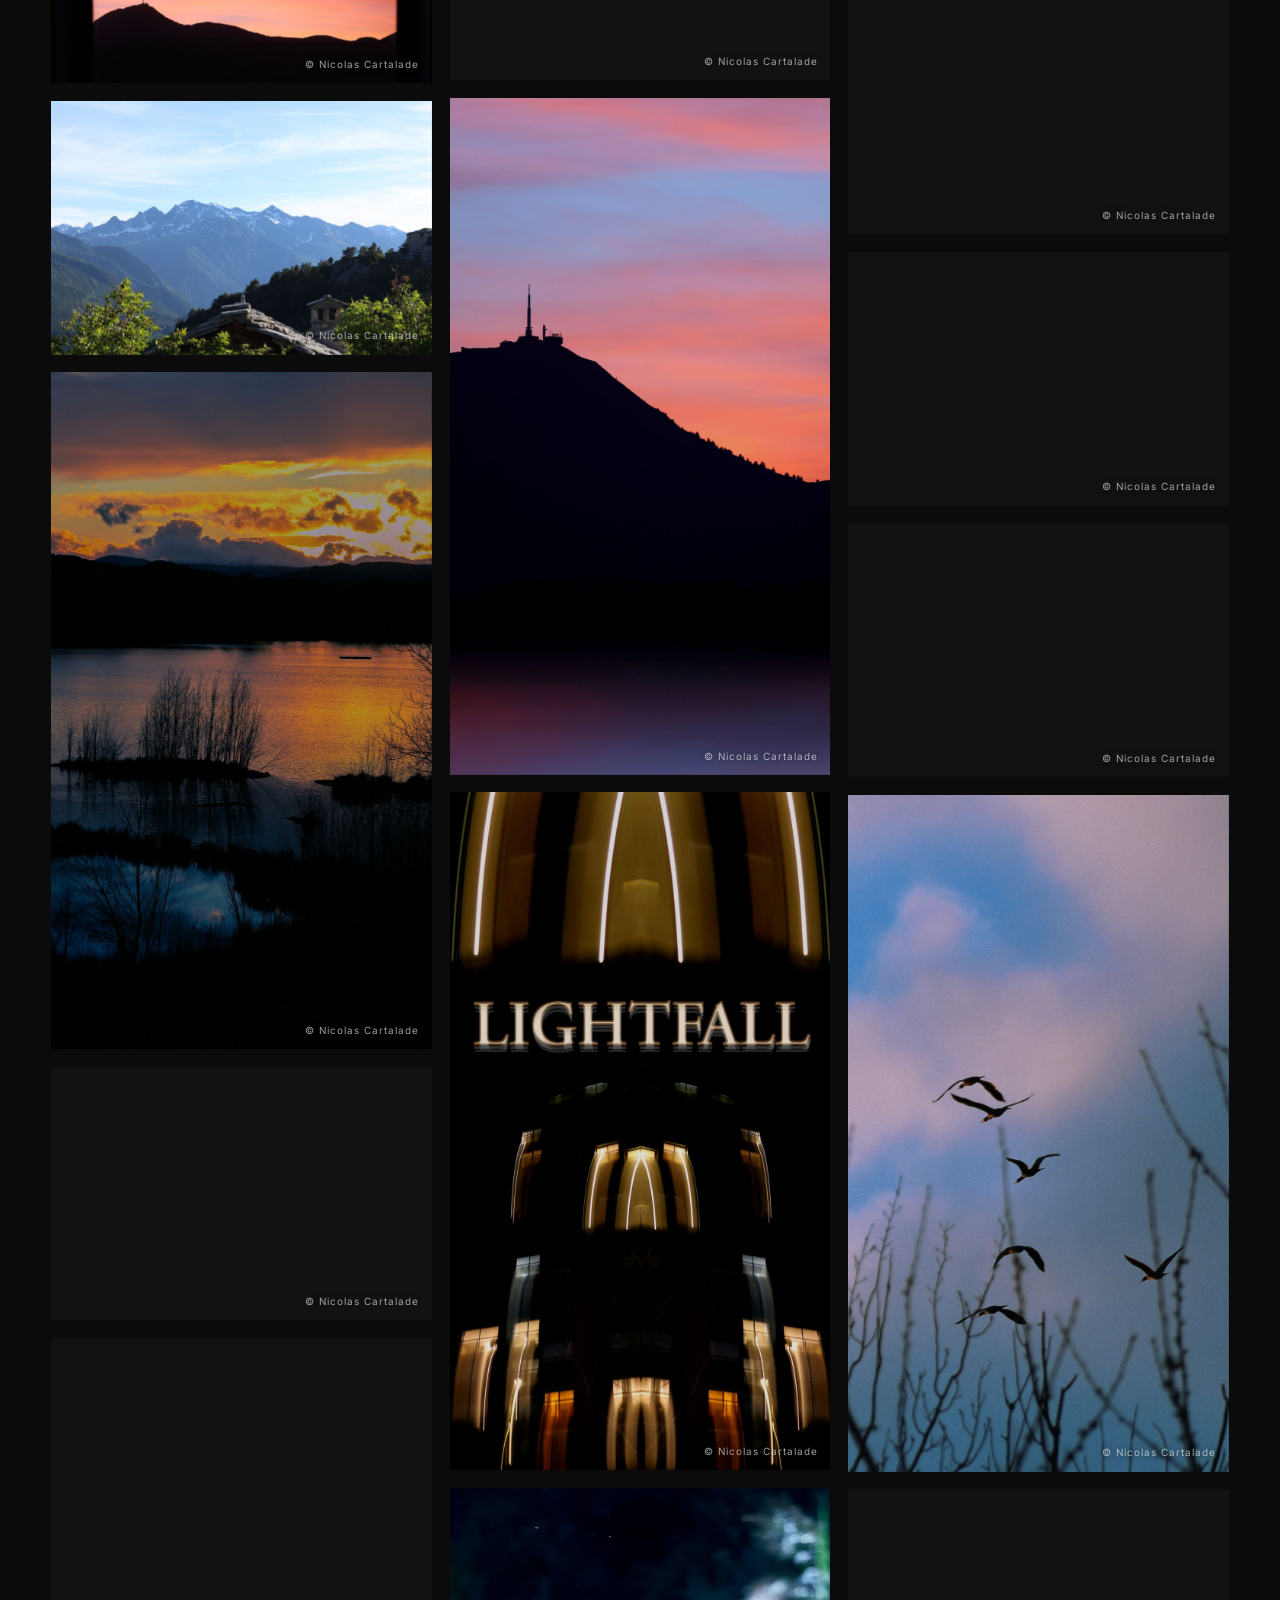
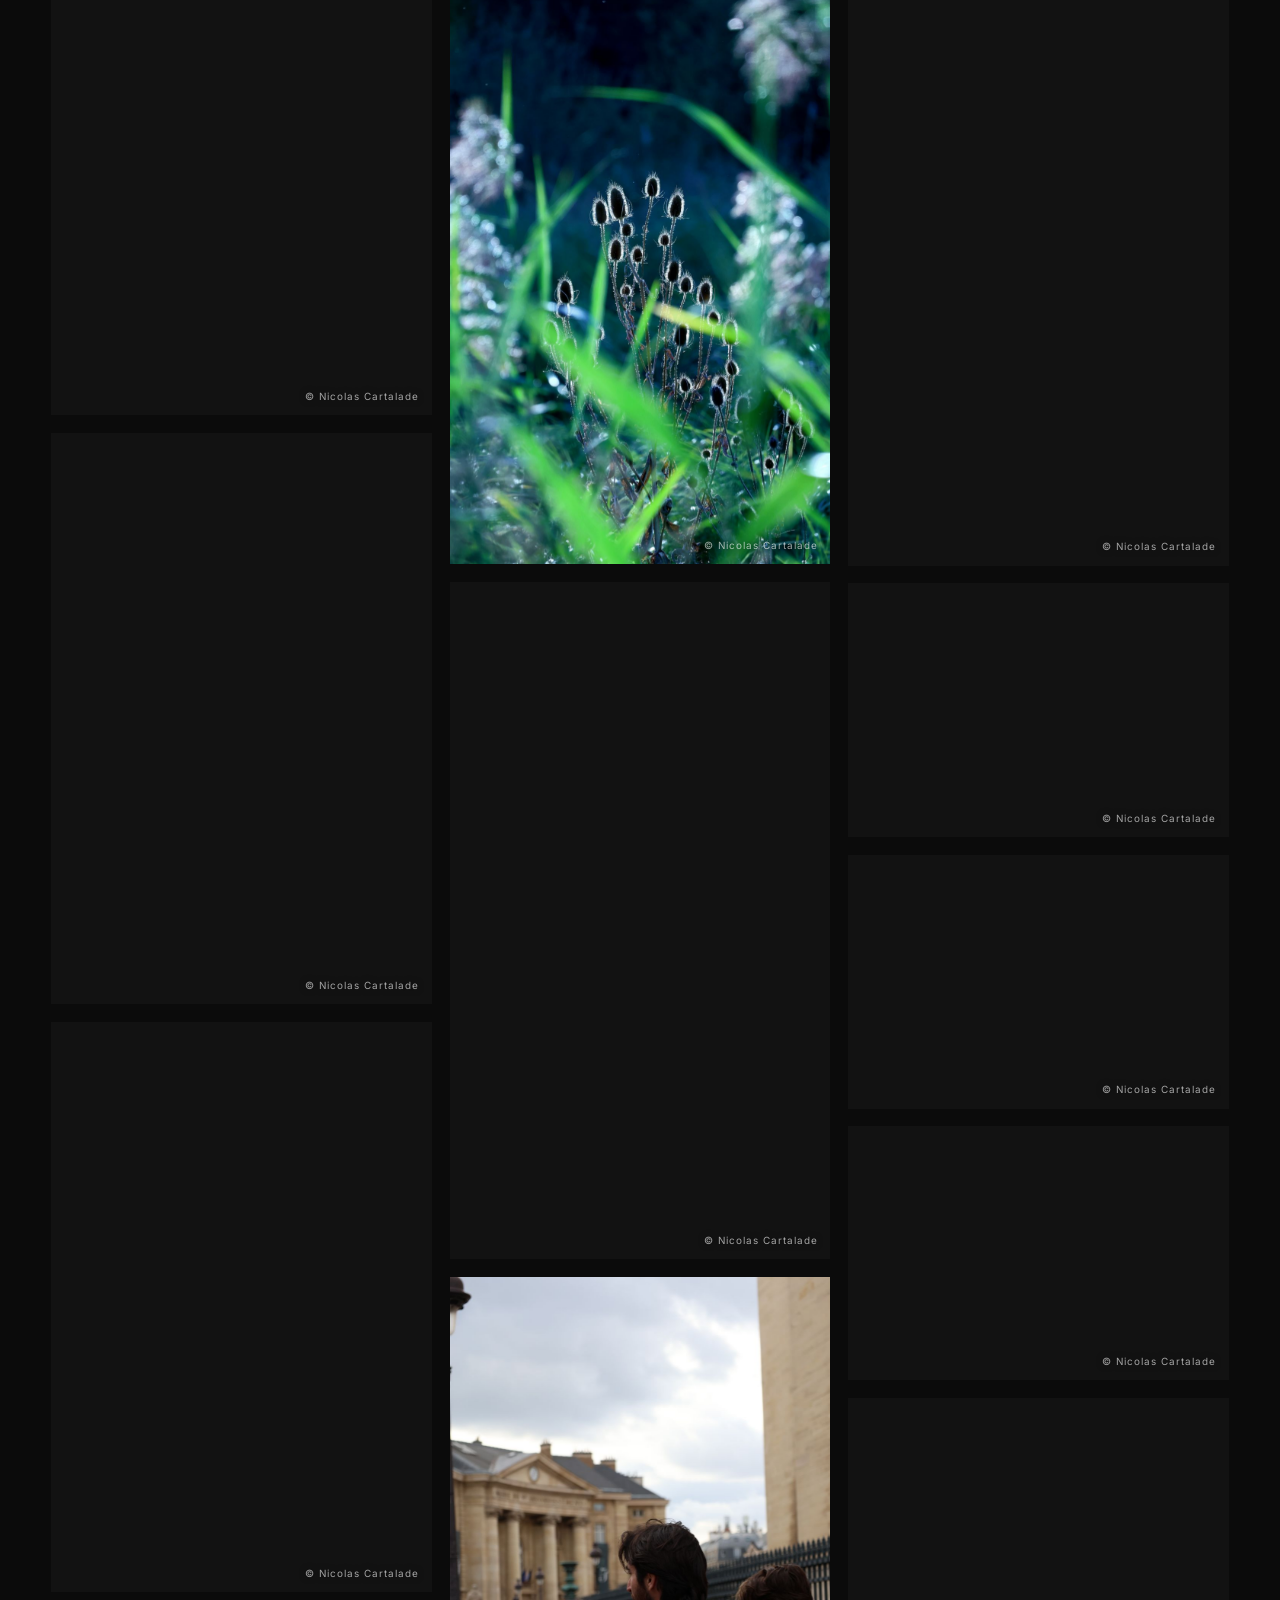
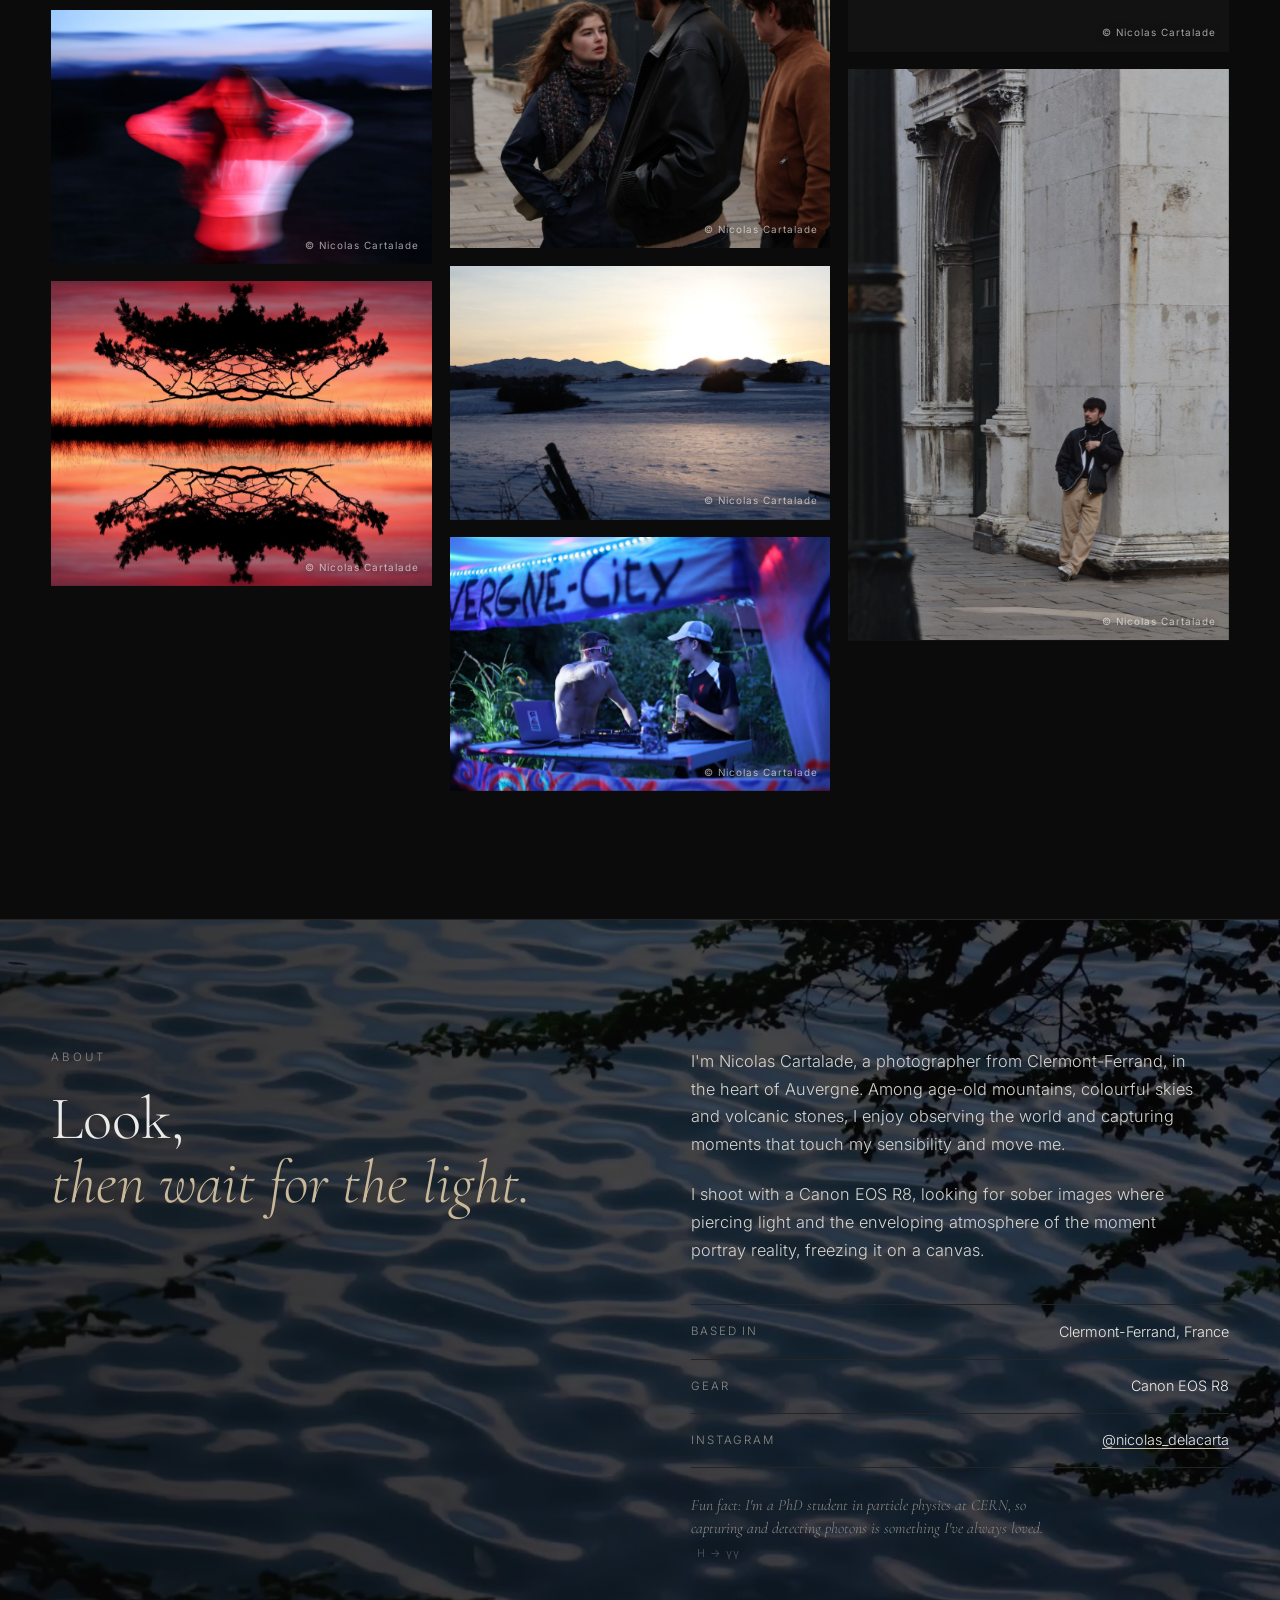
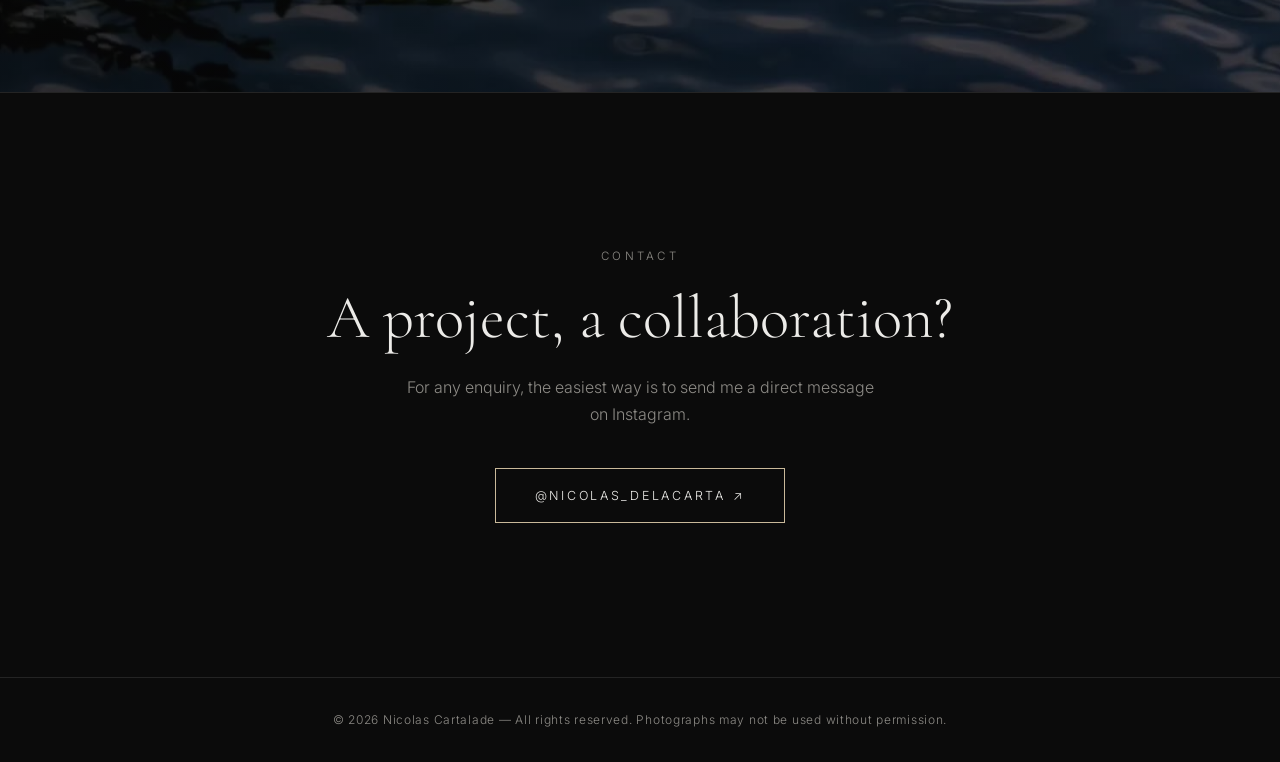
==== commit 72969549: "Vercingétorix aussi dans Événement/Soirée Co-Authored-By: Claude Sonnet 5.5 <noreply@anthropic.com> " ====
--- a/en/index.html
+++ b/en/index.html
@@ -28,7 +28,7 @@
   <link rel="preconnect" href="https://fonts.googleapis.com">
   <link rel="preconnect" href="https://fonts.gstatic.com" crossorigin>
   <link href="https://fonts.googleapis.com/css2?family=Cormorant+Garamond:ital,wght@0,300;0,400;0,500;1,300;1,400&family=Inter:wght@300;400;500&display=swap" rel="stylesheet">
-  <link rel="stylesheet" href="../style.css?v=26">
+  <link rel="stylesheet" href="../style.css?v=27">
 </head>
 <body>
 
@@ -112,8 +112,8 @@
     <button class="lb-nav lb-next" id="lbNext" aria-label="Next photo">→</button>
   </div>
 
-  <script src="../photos.js?v=26"></script>
-  <script src="../script.js?v=26"></script>
+  <script src="../photos.js?v=27"></script>
+  <script src="../script.js?v=27"></script>
   <script data-goatcounter="https://blueskyll.goatcounter.com/count" async src="https://gc.zgo.at/count.js"></script>
 </body>
 </html>
